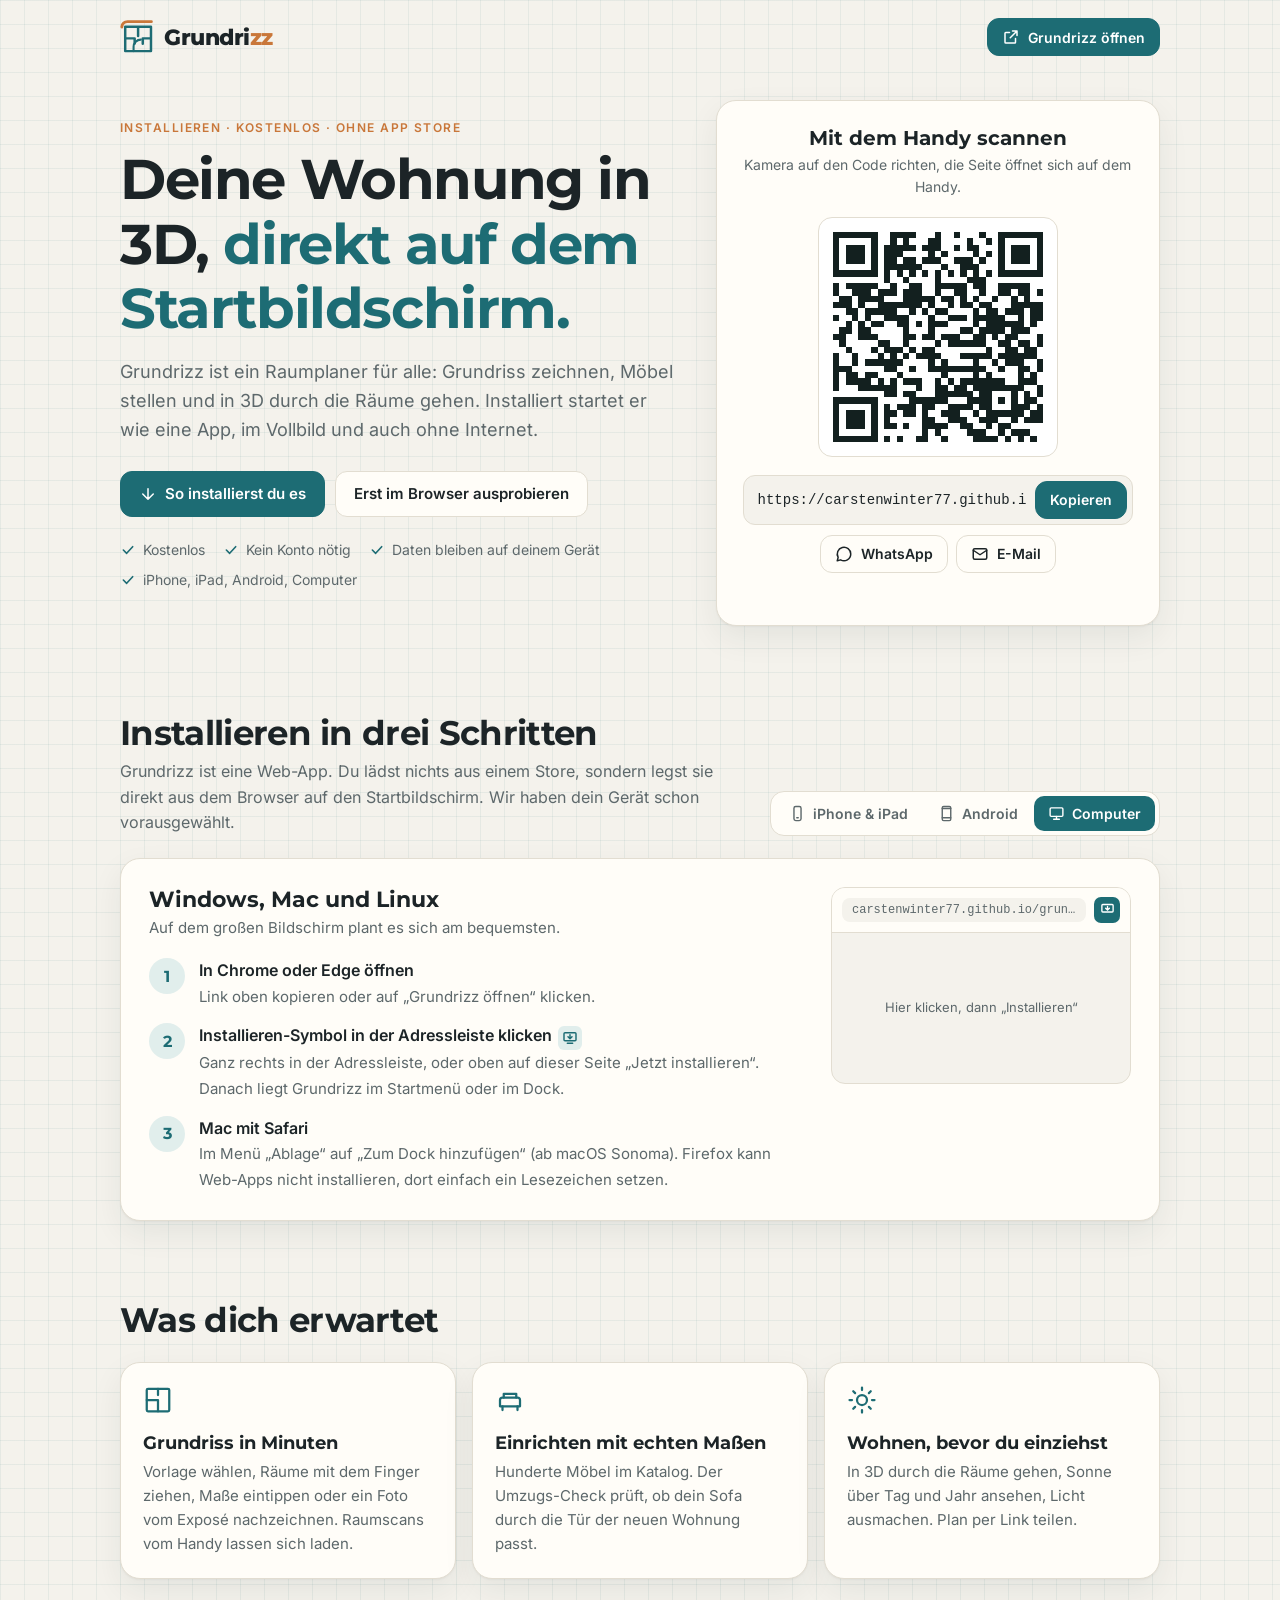
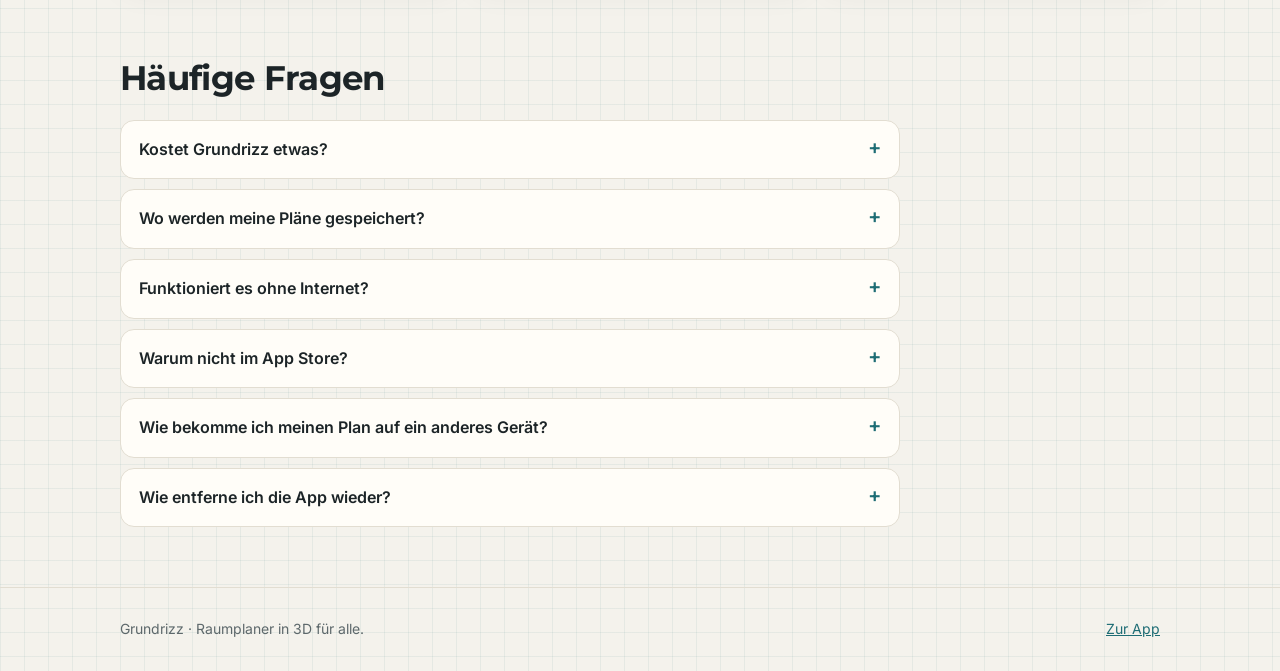
==== installieren/index.html @ 19fd48a5 "Keine fremden Server: Schriften und three.js lokal Co-Authored-By: Claude Opus 5.5 <noreply@anthropi" ====
<!doctype html>
<html lang="de">
<head>
<meta charset="utf-8">
<meta name="viewport" content="width=device-width,initial-scale=1,viewport-fit=cover">
<title>Grundrizz installieren</title>
<meta name="description" content="Grundrizz auf iPhone, iPad, Android oder Computer installieren. Kostenlos, ohne App Store, ohne Konto.">
<meta name="theme-color" content="#1d6c74">
<meta property="og:title" content="Grundrizz – Raumplaner in 3D">
<meta property="og:description" content="Grundriss zeichnen, einrichten und in 3D begehen. Kostenlos, ohne Konto. Hier installieren.">
<meta property="og:url" content="https://carstenwinter77.github.io/grundrizz/installieren/">
<meta property="og:image" content="https://carstenwinter77.github.io/grundrizz/og.png"><meta property="og:image:width" content="1200"><meta property="og:image:height" content="630"><meta name="twitter:card" content="summary_large_image">
<link rel="icon" href="../icon.svg" type="image/svg+xml"><link rel="icon" href="../icon-192.png" sizes="192x192">
<link rel="apple-touch-icon" href="../apple-touch-icon.png">
<link rel="manifest" href="../manifest.webmanifest">
<link rel="stylesheet" href="../fonts.css">
<style>
:root{--bg:#f4f2ec;--paper:#fffdf8;--ink:#1c2427;--muted:#5d686b;--line:#e2ddd1;--accent:#1d6c74;--accent-2:#164f55;--accent-soft:#e1eeec;--accent-ink:#fff;--warm:#c9773a;--grid:rgba(29,108,116,.07);color-scheme:light}
@media (prefers-color-scheme:dark){:root:not([data-theme="light"]){--bg:#121718;--paper:#1a2123;--ink:#e9eeec;--muted:#9aa7a8;--line:#2c3638;--accent:#4fb0b8;--accent-2:#7cc9cf;--accent-soft:#1c3336;--accent-ink:#0d1a1c;--warm:#e3a36d;--grid:rgba(79,176,184,.07);color-scheme:dark}}
:root[data-theme="dark"]{--bg:#121718;--paper:#1a2123;--ink:#e9eeec;--muted:#9aa7a8;--line:#2c3638;--accent:#4fb0b8;--accent-2:#7cc9cf;--accent-soft:#1c3336;--accent-ink:#0d1a1c;--warm:#e3a36d;--grid:rgba(79,176,184,.07);color-scheme:dark}
*{box-sizing:border-box}
html{-webkit-text-size-adjust:100%}
body{margin:0;background:var(--bg);color:var(--ink);font:16px/1.6 Inter,system-ui,-apple-system,"Segoe UI",sans-serif;
 background-image:linear-gradient(var(--grid) 1px,transparent 1px),linear-gradient(90deg,var(--grid) 1px,transparent 1px);background-size:24px 24px}
.wrap{max-width:1080px;margin:0 auto;padding-left:max(20px,env(safe-area-inset-left,0px));padding-right:max(20px,env(safe-area-inset-right,0px))}
h1,h2,h3{font-family:Montserrat,Inter,system-ui,sans-serif;line-height:1.15;text-wrap:balance;margin:0}
a{color:var(--accent)}
header{padding-block:calc(18px + env(safe-area-inset-top,0px)) 8px}
.top{display:flex;align-items:center;gap:12px}
.brand{display:flex;align-items:center;gap:10px;text-decoration:none;color:var(--ink);font:800 22px Montserrat,Arial,sans-serif;letter-spacing:-.02em}
.brand .mk{width:34px;height:34px;color:var(--accent)}
.brand b{color:var(--warm);font-weight:800}
.top .sp{flex:1}
.btn{display:inline-flex;align-items:center;justify-content:center;gap:8px;border-radius:12px;padding:12px 18px;font:600 15px Inter,sans-serif;text-decoration:none;cursor:pointer;border:1px solid var(--line);background:var(--paper);color:var(--ink);min-height:46px}
.btn.pri{background:var(--accent);border-color:var(--accent);color:var(--accent-ink)}
.btn.pri:hover{background:var(--accent-2)}
.btn.sm{padding:8px 14px;min-height:38px;font-size:14px}
.btn svg{width:18px;height:18px}
.hero{display:grid;grid-template-columns:1.25fr 1fr;gap:40px;align-items:center;padding-block:36px 48px}
.hero>*{min-width:0}
.eyebrow{font:600 12px Inter,sans-serif;letter-spacing:.12em;text-transform:uppercase;color:var(--warm);margin-bottom:12px}
.hero h1{font-size:clamp(34px,5.4vw,56px);font-weight:700;letter-spacing:-.025em}
.hero h1 em{font-style:normal;color:var(--accent)}
.lead{font-size:18px;color:var(--muted);max-width:34em;margin:18px 0 26px}
.cta{display:flex;flex-wrap:wrap;gap:10px}
.facts{display:flex;flex-wrap:wrap;gap:8px 18px;margin-top:22px;padding:0;list-style:none;color:var(--muted);font-size:14px}
.facts li{display:flex;align-items:center;gap:7px}
.facts svg{width:16px;height:16px;color:var(--accent)}
.card{background:var(--paper);border:1px solid var(--line);border-radius:20px;box-shadow:0 1px 2px rgb(0 0 0 / .04),0 12px 32px rgb(20 40 40 / .07)}
.qrcard{padding:26px;text-align:center}
.qrcard h2{font-size:20px;margin-bottom:4px}
.qrcard p{margin:0 0 18px;color:var(--muted);font-size:14px}
.qr{display:block;width:min(240px,100%);aspect-ratio:1;margin:0 auto;padding:14px;background:#fff;border-radius:14px;border:1px solid var(--line)}
.qr path{fill:#13201f}
.link{display:flex;gap:6px;margin-top:18px;border:1px solid var(--line);border-radius:12px;padding:5px 5px 5px 12px;background:var(--bg);align-items:center}
.link input{flex:1;min-width:0;border:0;background:none;color:var(--ink);font:500 14px ui-monospace,"SF Mono",Menlo,monospace}
.link input:focus{outline:none}
.share{display:flex;gap:8px;justify-content:center;margin-top:10px;flex-wrap:wrap}
.msg{min-height:1.4em;font-size:13px;color:var(--accent);margin-top:8px}
section{padding-block:40px}
.sh{display:flex;flex-wrap:wrap;align-items:end;justify-content:space-between;gap:16px;margin-bottom:22px}
.sh h2{font-size:clamp(26px,3.6vw,34px);letter-spacing:-.02em}
.sh p{margin:6px 0 0;color:var(--muted);max-width:38em}
.tabs{display:inline-flex;background:var(--paper);border:1px solid var(--line);border-radius:14px;padding:4px;gap:2px;max-width:100%;overflow-x:auto}
.tabs button{border:0;background:none;color:var(--muted);font:600 14px Inter,sans-serif;padding:9px 14px;border-radius:10px;cursor:pointer;white-space:nowrap;display:flex;gap:7px;align-items:center}
.tabs button svg{width:17px;height:17px}
.tabs button[aria-selected="true"]{background:var(--accent);color:var(--accent-ink)}
.panel{display:grid;grid-template-columns:1fr 300px;gap:28px;padding:28px;align-items:start}
.panel>*{min-width:0}
.panel h3{font-size:22px;margin-bottom:4px}
.panel .sub{color:var(--muted);margin:0 0 18px;font-size:15px}
ol.steps{list-style:none;margin:0;padding:0;counter-reset:s;display:grid;gap:14px}
ol.steps li{counter-increment:s;display:grid;grid-template-columns:36px 1fr;gap:14px;align-items:start}
ol.steps li::before{content:counter(s);display:grid;place-items:center;width:36px;height:36px;border-radius:50%;background:var(--accent-soft);color:var(--accent);font:700 16px Montserrat,sans-serif}
ol.steps b{display:block;font-weight:600}
ol.steps span{color:var(--muted);font-size:15px}
.ico{display:inline-grid;place-items:center;vertical-align:-5px;width:24px;height:24px;border-radius:6px;background:var(--accent-soft);color:var(--accent);margin:0 2px}
.ico svg{width:16px;height:16px}
.note{margin-top:18px;padding:12px 14px;border-radius:12px;background:var(--bg);border:1px dashed var(--line);font-size:14px;color:var(--muted)}
.note b{color:var(--ink)}
.phone{position:relative;border-radius:34px;border:10px solid #1c2427;background:#1c2427;aspect-ratio:9/18.5;max-width:240px;margin:0 auto;overflow:hidden;box-shadow:0 18px 40px rgb(0 0 0 / .18)}
.phone .scr{position:absolute;inset:0;background:linear-gradient(160deg,#2b6c73,#173f44);border-radius:24px;padding:34px 16px;display:grid;grid-template-columns:repeat(4,1fr);gap:16px 10px;align-content:start}
.phone .app{display:flex;flex-direction:column;align-items:center;gap:5px;font:500 9px Inter,sans-serif;color:#e7f1f0}
.phone .app i{display:block;width:100%;aspect-ratio:1;border-radius:22%;background:rgb(255 255 255 / .16)}
.phone .app.me i{background:url(../icon-192.png) center/cover;box-shadow:0 0 0 3px rgb(255 255 255 / .85);animation:pop 2.4s ease-in-out infinite}
@keyframes pop{0%,100%{transform:scale(1)}50%{transform:scale(1.08)}}
@media (prefers-reduced-motion:reduce){.phone .app.me i{animation:none}}
.desk{border-radius:14px;border:1px solid var(--line);background:var(--bg);overflow:hidden}
.desk .bar{display:flex;align-items:center;gap:8px;padding:9px 10px;background:var(--paper);border-bottom:1px solid var(--line)}
.desk .url{flex:1;min-width:0;border-radius:8px;background:var(--bg);padding:5px 10px;font:12px ui-monospace,monospace;color:var(--muted);white-space:nowrap;overflow:hidden;text-overflow:ellipsis}
.desk .inst{display:grid;place-items:center;width:26px;height:26px;border-radius:7px;background:var(--accent);color:var(--accent-ink)}
.desk .inst svg{width:15px;height:15px}
.desk .body{height:150px;display:grid;place-items:center;color:var(--muted);font-size:13px;padding:12px;text-align:center}
.feat{display:grid;grid-template-columns:repeat(3,1fr);gap:16px}
.feat .card{padding:22px}
.feat svg{width:30px;height:30px;color:var(--accent);margin-bottom:10px}
.feat h3{font-size:18px;margin-bottom:6px}
.feat p{margin:0;color:var(--muted);font-size:15px}
.faq{display:grid;gap:10px;max-width:780px}
.faq details{background:var(--paper);border:1px solid var(--line);border-radius:14px}
.faq summary{cursor:pointer;list-style:none;padding:16px 18px;font-weight:600;display:flex;justify-content:space-between;gap:12px}
.faq summary::-webkit-details-marker{display:none}
.faq summary::after{content:"+";color:var(--accent);font:600 20px Inter,sans-serif;line-height:1}
.faq details[open] summary::after{content:"–"}
.faq details>div{padding:0 18px 16px;color:var(--muted)}
.ok{display:none;margin-top:16px;padding:12px 14px;border-radius:12px;background:var(--accent-soft);color:var(--accent);font-weight:600}
.standalone .ok{display:block}
footer{padding-block:30px calc(30px + env(safe-area-inset-bottom,0px));color:var(--muted);font-size:14px;border-top:1px solid var(--line);margin-top:20px}
footer .wrap{display:flex;flex-wrap:wrap;gap:10px 24px;justify-content:space-between}
[hidden]{display:none!important}
@media (max-width:860px){.hero{grid-template-columns:1fr;gap:28px;padding-top:20px}.panel{grid-template-columns:1fr;padding:22px}.panel .vis{order:-1;max-width:260px;width:100%;margin:0 auto}.feat{grid-template-columns:1fr}}
@media (max-width:520px){.top .btn span{display:none}.lead{font-size:17px}.qrcard{padding:20px}.hide-sm{display:none}}
</style>
</head>
<body>
<header><div class="wrap top">
  <a class="brand" href="../" aria-label="Grundrizz"><svg class="mk" viewBox="125 123 246 248" aria-hidden="true"><g transform="translate(80 80)" fill="none" stroke-linecap="round"><path d="M82 92 H270 V270 H82 V92 M176 92 V159 M82 177 H151 M151 177 V215 M210 177 H270 M210 177 V217" stroke="currentColor" stroke-width="18" stroke-linejoin="round"/><path d="M143 270 V239 A53 53 0 0 1 196 186" stroke="currentColor" stroke-width="15"/><path d="M57 94 Q62 55 100 55 H273" stroke="#C9773A" stroke-width="21"/></g></svg><span>Grundri<b>zz</b></span></a><span class="sp"></span>
  <a class="btn sm pri" href="../"><svg viewBox="0 0 24 24" fill="none" stroke="currentColor" stroke-width="2" stroke-linecap="round" stroke-linejoin="round"><path d="M14 4h6v6M20 4l-9 9M18 14v5a1 1 0 0 1-1 1H5a1 1 0 0 1-1-1V7a1 1 0 0 1 1-1h5"/></svg><span>Grundrizz öffnen</span></a>
</div></header>

<main>
<div class="wrap hero">
  <div>
    <div class="eyebrow">Installieren · kostenlos · ohne App Store</div>
    <h1>Deine Wohnung in 3D, <em>direkt auf dem Startbildschirm.</em></h1>
    <p class="lead">Grundrizz ist ein Raumplaner für alle: Grundriss zeichnen, Möbel stellen und in 3D durch die Räume gehen. Installiert startet er wie eine App, im Vollbild und auch ohne Internet.</p>
    <div class="cta">
      <button class="btn pri" id="instBtn" hidden><svg viewBox="0 0 24 24" fill="none" stroke="currentColor" stroke-width="2" stroke-linecap="round" stroke-linejoin="round"><path d="M12 3v12M7 10l5 5 5-5M5 21h14"/></svg>Jetzt installieren</button>
      <a class="btn pri" id="howBtn" href="#anleitung"><svg viewBox="0 0 24 24" fill="none" stroke="currentColor" stroke-width="2" stroke-linecap="round" stroke-linejoin="round"><path d="M12 5v14M5 12l7 7 7-7"/></svg>So installierst du es</a>
      <a class="btn" href="../">Erst im Browser ausprobieren</a>
    </div>
    <ul class="facts">
      <li><svg viewBox="0 0 24 24" fill="none" stroke="currentColor" stroke-width="2.4" stroke-linecap="round" stroke-linejoin="round"><path d="M5 12l5 5 9-10"/></svg>Kostenlos</li>
      <li><svg viewBox="0 0 24 24" fill="none" stroke="currentColor" stroke-width="2.4" stroke-linecap="round" stroke-linejoin="round"><path d="M5 12l5 5 9-10"/></svg>Kein Konto nötig</li>
      <li><svg viewBox="0 0 24 24" fill="none" stroke="currentColor" stroke-width="2.4" stroke-linecap="round" stroke-linejoin="round"><path d="M5 12l5 5 9-10"/></svg>Daten bleiben auf deinem Gerät</li>
      <li><svg viewBox="0 0 24 24" fill="none" stroke="currentColor" stroke-width="2.4" stroke-linecap="round" stroke-linejoin="round"><path d="M5 12l5 5 9-10"/></svg>iPhone, iPad, Android, Computer</li>
    </ul>
    <div class="ok">Grundrizz ist auf diesem Gerät schon installiert. Viel Spaß beim Planen!</div>
  </div>
  <div class="card qrcard">
    <h2>Mit dem Handy scannen</h2>
    <p>Kamera auf den Code richten, die Seite öffnet sich auf dem Handy.</p>
    <svg class="qr" viewBox="0 0 33 33" shape-rendering="crispEdges" role="img" aria-label="QR-Code zu https://carstenwinter77.github.io/grundrizz/installieren/"><path d="M0 0h1v1h-1zM1 0h1v1h-1zM2 0h1v1h-1zM3 0h1v1h-1zM4 0h1v1h-1zM5 0h1v1h-1zM6 0h1v1h-1zM9 0h1v1h-1zM10 0h1v1h-1zM11 0h1v1h-1zM12 0h1v1h-1zM16 0h1v1h-1zM19 0h1v1h-1zM23 0h1v1h-1zM26 0h1v1h-1zM27 0h1v1h-1zM28 0h1v1h-1zM29 0h1v1h-1zM30 0h1v1h-1zM31 0h1v1h-1zM32 0h1v1h-1zM0 1h1v1h-1zM6 1h1v1h-1zM9 1h1v1h-1zM11 1h1v1h-1zM15 1h1v1h-1zM16 1h1v1h-1zM21 1h1v1h-1zM24 1h1v1h-1zM26 1h1v1h-1zM32 1h1v1h-1zM0 2h1v1h-1zM2 2h1v1h-1zM3 2h1v1h-1zM4 2h1v1h-1zM6 2h1v1h-1zM8 2h1v1h-1zM9 2h1v1h-1zM10 2h1v1h-1zM11 2h1v1h-1zM12 2h1v1h-1zM14 2h1v1h-1zM15 2h1v1h-1zM16 2h1v1h-1zM19 2h1v1h-1zM21 2h1v1h-1zM22 2h1v1h-1zM26 2h1v1h-1zM28 2h1v1h-1zM29 2h1v1h-1zM30 2h1v1h-1zM32 2h1v1h-1zM0 3h1v1h-1zM2 3h1v1h-1zM3 3h1v1h-1zM4 3h1v1h-1zM6 3h1v1h-1zM8 3h1v1h-1zM9 3h1v1h-1zM10 3h1v1h-1zM15 3h1v1h-1zM17 3h1v1h-1zM22 3h1v1h-1zM24 3h1v1h-1zM26 3h1v1h-1zM28 3h1v1h-1zM29 3h1v1h-1zM30 3h1v1h-1zM32 3h1v1h-1zM0 4h1v1h-1zM2 4h1v1h-1zM3 4h1v1h-1zM4 4h1v1h-1zM6 4h1v1h-1zM8 4h1v1h-1zM9 4h1v1h-1zM11 4h1v1h-1zM12 4h1v1h-1zM14 4h1v1h-1zM15 4h1v1h-1zM16 4h1v1h-1zM19 4h1v1h-1zM20 4h1v1h-1zM21 4h1v1h-1zM23 4h1v1h-1zM26 4h1v1h-1zM28 4h1v1h-1zM29 4h1v1h-1zM30 4h1v1h-1zM32 4h1v1h-1zM0 5h1v1h-1zM6 5h1v1h-1zM8 5h1v1h-1zM9 5h1v1h-1zM10 5h1v1h-1zM11 5h1v1h-1zM12 5h1v1h-1zM13 5h1v1h-1zM17 5h1v1h-1zM20 5h1v1h-1zM21 5h1v1h-1zM22 5h1v1h-1zM26 5h1v1h-1zM32 5h1v1h-1zM0 6h1v1h-1zM1 6h1v1h-1zM2 6h1v1h-1zM3 6h1v1h-1zM4 6h1v1h-1zM5 6h1v1h-1zM6 6h1v1h-1zM8 6h1v1h-1zM10 6h1v1h-1zM12 6h1v1h-1zM14 6h1v1h-1zM16 6h1v1h-1zM18 6h1v1h-1zM20 6h1v1h-1zM22 6h1v1h-1zM24 6h1v1h-1zM26 6h1v1h-1zM27 6h1v1h-1zM28 6h1v1h-1zM29 6h1v1h-1zM30 6h1v1h-1zM31 6h1v1h-1zM32 6h1v1h-1zM8 7h1v1h-1zM11 7h1v1h-1zM16 7h1v1h-1zM21 7h1v1h-1zM22 7h1v1h-1zM23 7h1v1h-1zM0 8h1v1h-1zM2 8h1v1h-1zM3 8h1v1h-1zM4 8h1v1h-1zM5 8h1v1h-1zM6 8h1v1h-1zM9 8h1v1h-1zM12 8h1v1h-1zM13 8h1v1h-1zM16 8h1v1h-1zM17 8h1v1h-1zM18 8h1v1h-1zM19 8h1v1h-1zM20 8h1v1h-1zM22 8h1v1h-1zM23 8h1v1h-1zM26 8h1v1h-1zM27 8h1v1h-1zM28 8h1v1h-1zM29 8h1v1h-1zM30 8h1v1h-1zM0 9h1v1h-1zM3 9h1v1h-1zM4 9h1v1h-1zM5 9h1v1h-1zM7 9h1v1h-1zM8 9h1v1h-1zM9 9h1v1h-1zM11 9h1v1h-1zM12 9h1v1h-1zM13 9h1v1h-1zM16 9h1v1h-1zM19 9h1v1h-1zM20 9h1v1h-1zM23 9h1v1h-1zM26 9h1v1h-1zM27 9h1v1h-1zM29 9h1v1h-1zM30 9h1v1h-1zM32 9h1v1h-1zM1 10h1v1h-1zM2 10h1v1h-1zM4 10h1v1h-1zM5 10h1v1h-1zM6 10h1v1h-1zM7 10h1v1h-1zM11 10h1v1h-1zM12 10h1v1h-1zM13 10h1v1h-1zM14 10h1v1h-1zM15 10h1v1h-1zM17 10h1v1h-1zM18 10h1v1h-1zM20 10h1v1h-1zM22 10h1v1h-1zM25 10h1v1h-1zM28 10h1v1h-1zM30 10h1v1h-1zM0 11h1v1h-1zM1 11h1v1h-1zM2 11h1v1h-1zM4 11h1v1h-1zM7 11h1v1h-1zM8 11h1v1h-1zM9 11h1v1h-1zM10 11h1v1h-1zM11 11h1v1h-1zM12 11h1v1h-1zM13 11h1v1h-1zM15 11h1v1h-1zM18 11h1v1h-1zM20 11h1v1h-1zM21 11h1v1h-1zM23 11h1v1h-1zM24 11h1v1h-1zM28 11h1v1h-1zM29 11h1v1h-1zM30 11h1v1h-1zM31 11h1v1h-1zM32 11h1v1h-1zM2 12h1v1h-1zM3 12h1v1h-1zM5 12h1v1h-1zM6 12h1v1h-1zM7 12h1v1h-1zM8 12h1v1h-1zM9 12h1v1h-1zM12 12h1v1h-1zM14 12h1v1h-1zM16 12h1v1h-1zM17 12h1v1h-1zM22 12h1v1h-1zM24 12h1v1h-1zM25 12h1v1h-1zM27 12h1v1h-1zM28 12h1v1h-1zM29 12h1v1h-1zM31 12h1v1h-1zM32 12h1v1h-1zM0 13h1v1h-1zM3 13h1v1h-1zM5 13h1v1h-1zM8 13h1v1h-1zM9 13h1v1h-1zM10 13h1v1h-1zM11 13h1v1h-1zM15 13h1v1h-1zM18 13h1v1h-1zM19 13h1v1h-1zM20 13h1v1h-1zM22 13h1v1h-1zM23 13h1v1h-1zM24 13h1v1h-1zM25 13h1v1h-1zM26 13h1v1h-1zM29 13h1v1h-1zM31 13h1v1h-1zM32 13h1v1h-1zM2 14h1v1h-1zM4 14h1v1h-1zM6 14h1v1h-1zM7 14h1v1h-1zM10 14h1v1h-1zM11 14h1v1h-1zM13 14h1v1h-1zM15 14h1v1h-1zM16 14h1v1h-1zM17 14h1v1h-1zM22 14h1v1h-1zM24 14h1v1h-1zM25 14h1v1h-1zM26 14h1v1h-1zM27 14h1v1h-1zM28 14h1v1h-1zM29 14h1v1h-1zM31 14h1v1h-1zM1 15h1v1h-1zM2 15h1v1h-1zM4 15h1v1h-1zM5 15h1v1h-1zM11 15h1v1h-1zM15 15h1v1h-1zM20 15h1v1h-1zM21 15h1v1h-1zM23 15h1v1h-1zM24 15h1v1h-1zM25 15h1v1h-1zM26 15h1v1h-1zM28 15h1v1h-1zM29 15h1v1h-1zM30 15h1v1h-1zM0 16h1v1h-1zM1 16h1v1h-1zM4 16h1v1h-1zM5 16h1v1h-1zM6 16h1v1h-1zM11 16h1v1h-1zM12 16h1v1h-1zM14 16h1v1h-1zM15 16h1v1h-1zM17 16h1v1h-1zM18 16h1v1h-1zM19 16h1v1h-1zM22 16h1v1h-1zM23 16h1v1h-1zM25 16h1v1h-1zM27 16h1v1h-1zM28 16h1v1h-1zM32 16h1v1h-1zM1 17h1v1h-1zM7 17h1v1h-1zM8 17h1v1h-1zM11 17h1v1h-1zM16 17h1v1h-1zM18 17h1v1h-1zM19 17h1v1h-1zM20 17h1v1h-1zM21 17h1v1h-1zM22 17h1v1h-1zM23 17h1v1h-1zM26 17h1v1h-1zM27 17h1v1h-1zM29 17h1v1h-1zM30 17h1v1h-1zM32 17h1v1h-1zM2 18h1v1h-1zM6 18h1v1h-1zM8 18h1v1h-1zM9 18h1v1h-1zM10 18h1v1h-1zM12 18h1v1h-1zM14 18h1v1h-1zM15 18h1v1h-1zM24 18h1v1h-1zM27 18h1v1h-1zM28 18h1v1h-1zM30 18h1v1h-1zM31 18h1v1h-1zM0 19h1v1h-1zM3 19h1v1h-1zM7 19h1v1h-1zM9 19h1v1h-1zM11 19h1v1h-1zM13 19h1v1h-1zM14 19h1v1h-1zM15 19h1v1h-1zM16 19h1v1h-1zM20 19h1v1h-1zM21 19h1v1h-1zM22 19h1v1h-1zM23 19h1v1h-1zM24 19h1v1h-1zM26 19h1v1h-1zM27 19h1v1h-1zM28 19h1v1h-1zM29 19h1v1h-1zM30 19h1v1h-1zM31 19h1v1h-1zM0 20h1v1h-1zM3 20h1v1h-1zM5 20h1v1h-1zM6 20h1v1h-1zM7 20h1v1h-1zM8 20h1v1h-1zM9 20h1v1h-1zM10 20h1v1h-1zM15 20h1v1h-1zM17 20h1v1h-1zM22 20h1v1h-1zM25 20h1v1h-1zM27 20h1v1h-1zM28 20h1v1h-1zM29 20h1v1h-1zM32 20h1v1h-1zM0 21h1v1h-1zM1 21h1v1h-1zM2 21h1v1h-1zM8 21h1v1h-1zM9 21h1v1h-1zM12 21h1v1h-1zM15 21h1v1h-1zM16 21h1v1h-1zM17 21h1v1h-1zM18 21h1v1h-1zM19 21h1v1h-1zM20 21h1v1h-1zM21 21h1v1h-1zM22 21h1v1h-1zM23 21h1v1h-1zM26 21h1v1h-1zM29 21h1v1h-1zM30 21h1v1h-1zM32 21h1v1h-1zM0 22h1v1h-1zM2 22h1v1h-1zM3 22h1v1h-1zM5 22h1v1h-1zM6 22h1v1h-1zM10 22h1v1h-1zM17 22h1v1h-1zM22 22h1v1h-1zM24 22h1v1h-1zM29 22h1v1h-1zM31 22h1v1h-1zM0 23h1v1h-1zM2 23h1v1h-1zM3 23h1v1h-1zM4 23h1v1h-1zM5 23h1v1h-1zM7 23h1v1h-1zM9 23h1v1h-1zM11 23h1v1h-1zM12 23h1v1h-1zM13 23h1v1h-1zM16 23h1v1h-1zM18 23h1v1h-1zM20 23h1v1h-1zM21 23h1v1h-1zM22 23h1v1h-1zM23 23h1v1h-1zM24 23h1v1h-1zM25 23h1v1h-1zM26 23h1v1h-1zM29 23h1v1h-1zM30 23h1v1h-1zM31 23h1v1h-1zM0 24h1v1h-1zM4 24h1v1h-1zM5 24h1v1h-1zM6 24h1v1h-1zM7 24h1v1h-1zM8 24h1v1h-1zM9 24h1v1h-1zM13 24h1v1h-1zM16 24h1v1h-1zM17 24h1v1h-1zM19 24h1v1h-1zM20 24h1v1h-1zM22 24h1v1h-1zM23 24h1v1h-1zM24 24h1v1h-1zM25 24h1v1h-1zM26 24h1v1h-1zM27 24h1v1h-1zM28 24h1v1h-1zM29 24h1v1h-1zM32 24h1v1h-1zM8 25h1v1h-1zM9 25h1v1h-1zM11 25h1v1h-1zM12 25h1v1h-1zM16 25h1v1h-1zM17 25h1v1h-1zM18 25h1v1h-1zM19 25h1v1h-1zM20 25h1v1h-1zM21 25h1v1h-1zM23 25h1v1h-1zM24 25h1v1h-1zM28 25h1v1h-1zM30 25h1v1h-1zM32 25h1v1h-1zM0 26h1v1h-1zM1 26h1v1h-1zM2 26h1v1h-1zM3 26h1v1h-1zM4 26h1v1h-1zM5 26h1v1h-1zM6 26h1v1h-1zM12 26h1v1h-1zM13 26h1v1h-1zM14 26h1v1h-1zM15 26h1v1h-1zM16 26h1v1h-1zM17 26h1v1h-1zM21 26h1v1h-1zM22 26h1v1h-1zM23 26h1v1h-1zM24 26h1v1h-1zM26 26h1v1h-1zM28 26h1v1h-1zM30 26h1v1h-1zM31 26h1v1h-1zM0 27h1v1h-1zM6 27h1v1h-1zM8 27h1v1h-1zM10 27h1v1h-1zM11 27h1v1h-1zM12 27h1v1h-1zM14 27h1v1h-1zM15 27h1v1h-1zM18 27h1v1h-1zM19 27h1v1h-1zM20 27h1v1h-1zM21 27h1v1h-1zM23 27h1v1h-1zM24 27h1v1h-1zM28 27h1v1h-1zM29 27h1v1h-1zM30 27h1v1h-1zM32 27h1v1h-1zM0 28h1v1h-1zM2 28h1v1h-1zM3 28h1v1h-1zM4 28h1v1h-1zM6 28h1v1h-1zM8 28h1v1h-1zM9 28h1v1h-1zM11 28h1v1h-1zM12 28h1v1h-1zM14 28h1v1h-1zM17 28h1v1h-1zM18 28h1v1h-1zM19 28h1v1h-1zM22 28h1v1h-1zM24 28h1v1h-1zM25 28h1v1h-1zM26 28h1v1h-1zM27 28h1v1h-1zM28 28h1v1h-1zM29 28h1v1h-1zM31 28h1v1h-1zM32 28h1v1h-1zM0 29h1v1h-1zM2 29h1v1h-1zM3 29h1v1h-1zM4 29h1v1h-1zM6 29h1v1h-1zM8 29h1v1h-1zM14 29h1v1h-1zM15 29h1v1h-1zM18 29h1v1h-1zM19 29h1v1h-1zM20 29h1v1h-1zM23 29h1v1h-1zM24 29h1v1h-1zM25 29h1v1h-1zM28 29h1v1h-1zM30 29h1v1h-1zM31 29h1v1h-1zM32 29h1v1h-1zM0 30h1v1h-1zM2 30h1v1h-1zM3 30h1v1h-1zM4 30h1v1h-1zM6 30h1v1h-1zM8 30h1v1h-1zM9 30h1v1h-1zM11 30h1v1h-1zM14 30h1v1h-1zM15 30h1v1h-1zM16 30h1v1h-1zM17 30h1v1h-1zM20 30h1v1h-1zM21 30h1v1h-1zM24 30h1v1h-1zM26 30h1v1h-1zM27 30h1v1h-1zM0 31h1v1h-1zM6 31h1v1h-1zM14 31h1v1h-1zM16 31h1v1h-1zM21 31h1v1h-1zM22 31h1v1h-1zM23 31h1v1h-1zM26 31h1v1h-1zM28 31h1v1h-1zM29 31h1v1h-1zM30 31h1v1h-1zM0 32h1v1h-1zM1 32h1v1h-1zM2 32h1v1h-1zM3 32h1v1h-1zM4 32h1v1h-1zM5 32h1v1h-1zM6 32h1v1h-1zM8 32h1v1h-1zM10 32h1v1h-1zM13 32h1v1h-1zM14 32h1v1h-1zM17 32h1v1h-1zM22 32h1v1h-1zM23 32h1v1h-1zM24 32h1v1h-1zM25 32h1v1h-1zM27 32h1v1h-1zM29 32h1v1h-1zM31 32h1v1h-1z"/></svg>
    <div class="link"><input id="lnk" value="https://carstenwinter77.github.io/grundrizz/installieren/" readonly aria-label="Link zum Weitergeben"><button class="btn sm pri" id="cpBtn" type="button">Kopieren</button></div>
    <div class="share">
      <button class="btn sm" id="shBtn" type="button" hidden><svg viewBox="0 0 24 24" fill="none" stroke="currentColor" stroke-width="2" stroke-linecap="round" stroke-linejoin="round"><path d="M12 3v13M7 8l5-5 5 5M5 13v7h14v-7"/></svg>Teilen</button>
      <a class="btn sm" id="waBtn" target="_blank" rel="noopener"><svg viewBox="0 0 24 24" fill="none" stroke="currentColor" stroke-width="2" stroke-linecap="round" stroke-linejoin="round"><path d="M21 12a9 9 0 0 1-13.5 7.8L3 21l1.2-4.5A9 9 0 1 1 21 12z"/></svg>WhatsApp</a>
      <a class="btn sm" id="mailBtn"><svg viewBox="0 0 24 24" fill="none" stroke="currentColor" stroke-width="2" stroke-linecap="round" stroke-linejoin="round"><rect x="3" y="5" width="18" height="14" rx="2"/><path d="M3 7l9 6 9-6"/></svg>E-Mail</a>
    </div>
    <div class="msg" id="msg" aria-live="polite"></div>
  </div>
</div>

<section id="anleitung"><div class="wrap">
  <div class="sh"><div><h2>Installieren in drei Schritten</h2><p>Grundrizz ist eine Web-App. Du lädst nichts aus einem Store, sondern legst sie direkt aus dem Browser auf den Startbildschirm. Wir haben dein Gerät schon vorausgewählt.</p></div>
    <div class="tabs" role="tablist" aria-label="Gerät wählen">
      <button role="tab" id="t-ios" aria-controls="p-ios" data-d="ios"><svg viewBox="0 0 24 24" fill="none" stroke="currentColor" stroke-width="2" stroke-linecap="round"><rect x="7" y="2" width="10" height="20" rx="2.5"/><path d="M11 18h2"/></svg>iPhone &amp; iPad</button>
      <button role="tab" id="t-and" aria-controls="p-and" data-d="and"><svg viewBox="0 0 24 24" fill="none" stroke="currentColor" stroke-width="2" stroke-linecap="round"><rect x="6" y="2" width="12" height="20" rx="2"/><path d="M6 5h12M6 18h12"/></svg>Android</button>
      <button role="tab" id="t-pc" aria-controls="p-pc" data-d="pc"><svg viewBox="0 0 24 24" fill="none" stroke="currentColor" stroke-width="2" stroke-linecap="round"><rect x="3" y="4" width="18" height="12" rx="1.5"/><path d="M8 20h8M12 16v4"/></svg>Computer</button>
    </div></div>

  <div class="card panel" role="tabpanel" id="p-ios" aria-labelledby="t-ios">
    <div><h3>iPhone und iPad</h3><p class="sub">Am besten mit Safari. Auf neueren iPhones geht es auch in Chrome und Edge über das Teilen-Menü.</p>
      <ol class="steps">
        <li><div><b>Diese Seite in Safari öffnen</b><span>QR-Code oben scannen oder den Link antippen.</span></div></li>
        <li><div><b>Auf Teilen tippen <i class="ico"><svg viewBox="0 0 24 24" fill="none" stroke="currentColor" stroke-width="2.2" stroke-linecap="round" stroke-linejoin="round"><path d="M12 3v12M8 7l4-4 4 4M6 11v9h12v-9"/></svg></i></b><span>Das Quadrat mit dem Pfeil nach oben. Beim iPhone unten in der Leiste, beim iPad oben rechts.</span></div></li>
        <li><div><b>„Zum Home-Bildschirm“ wählen <i class="ico"><svg viewBox="0 0 24 24" fill="none" stroke="currentColor" stroke-width="2.2" stroke-linecap="round" stroke-linejoin="round"><rect x="4" y="4" width="16" height="16" rx="3"/><path d="M12 8v8M8 12h8"/></svg></i></b><span>Etwas nach unten wischen, falls der Eintrag nicht gleich zu sehen ist. Dann oben rechts auf „Hinzufügen“.</span></div></li>
      </ol>
      <div class="note"><b>Wichtig beim iPhone:</b> Die installierte App hat einen eigenen Speicher. Was du vorher in Safari geplant hast, holst du so hinüber: in Safari unter <b>Projekte → Per Link teilen</b> einen Link erzeugen und ihn in der App öffnen.</div></div>
    <div class="vis"><div class="phone" aria-hidden="true"><div class="scr"><span class="app"><i></i>&nbsp;</span><span class="app"><i></i>&nbsp;</span><span class="app"><i></i>&nbsp;</span><span class="app"><i></i>&nbsp;</span><span class="app"><i></i>&nbsp;</span><span class="app"><i></i>&nbsp;</span><span class="app"><i></i>&nbsp;</span><span class="app"><i></i>&nbsp;</span><span class="app"><i></i>&nbsp;</span><span class="app me"><i></i>Grundrizz</span><span class="app"><i></i>&nbsp;</span><span class="app"><i></i>&nbsp;</span><span class="app"><i></i>&nbsp;</span><span class="app"><i></i>&nbsp;</span><span class="app"><i></i>&nbsp;</span><span class="app"><i></i>&nbsp;</span></div></div></div>
  </div>

  <div class="card panel" role="tabpanel" id="p-and" aria-labelledby="t-and" hidden>
    <div><h3>Android</h3><p class="sub">Mit Chrome, Edge oder Samsung Internet.</p>
      <ol class="steps">
        <li><div><b>Diese Seite in Chrome öffnen</b><span>QR-Code oben scannen oder den Link antippen.</span></div></li>
        <li><div><b>Auf „Jetzt installieren“ tippen</b><span>Der Knopf erscheint oben auf dieser Seite, sobald Chrome bereit ist. Alternativ im Menü <i class="ico"><svg viewBox="0 0 24 24" fill="currentColor"><circle cx="12" cy="5" r="2"/><circle cx="12" cy="12" r="2"/><circle cx="12" cy="19" r="2"/></svg></i> oben rechts „App installieren“ oder „Zum Startbildschirm hinzufügen“ wählen.</span></div></li>
        <li><div><b>Bestätigen</b><span>Grundrizz liegt jetzt bei deinen Apps und startet im Vollbild. Bei Samsung Internet: Menü, dann „Seite hinzufügen zu“ und „Startbildschirm“.</span></div></li>
      </ol>
      <div class="note"><b>Tipp:</b> Auf vielen Android-Handys kannst du in Grundrizz Räume sogar mit der Kamera ausmessen (im Zeichnen-Modus unter „Messen“).</div></div>
    <div class="vis"><div class="phone" aria-hidden="true"><div class="scr"><span class="app"><i></i>&nbsp;</span><span class="app"><i></i>&nbsp;</span><span class="app"><i></i>&nbsp;</span><span class="app"><i></i>&nbsp;</span><span class="app"><i></i>&nbsp;</span><span class="app"><i></i>&nbsp;</span><span class="app"><i></i>&nbsp;</span><span class="app"><i></i>&nbsp;</span><span class="app"><i></i>&nbsp;</span><span class="app me"><i></i>Grundrizz</span><span class="app"><i></i>&nbsp;</span><span class="app"><i></i>&nbsp;</span><span class="app"><i></i>&nbsp;</span><span class="app"><i></i>&nbsp;</span><span class="app"><i></i>&nbsp;</span><span class="app"><i></i>&nbsp;</span></div></div></div>
  </div>

  <div class="card panel" role="tabpanel" id="p-pc" aria-labelledby="t-pc" hidden>
    <div><h3>Windows, Mac und Linux</h3><p class="sub">Auf dem großen Bildschirm plant es sich am bequemsten.</p>
      <ol class="steps">
        <li><div><b>In Chrome oder Edge öffnen</b><span>Link oben kopieren oder auf „Grundrizz öffnen“ klicken.</span></div></li>
        <li><div><b>Installieren-Symbol in der Adressleiste klicken <i class="ico"><svg viewBox="0 0 24 24" fill="none" stroke="currentColor" stroke-width="2.2" stroke-linecap="round" stroke-linejoin="round"><rect x="3" y="4" width="18" height="12" rx="1.5"/><path d="M12 7v6M9 10l3 3 3-3M8 20h8"/></svg></i></b><span>Ganz rechts in der Adressleiste, oder oben auf dieser Seite „Jetzt installieren“. Danach liegt Grundrizz im Startmenü oder im Dock.</span></div></li>
        <li><div><b>Mac mit Safari</b><span>Im Menü „Ablage“ auf „Zum Dock hinzufügen“ (ab macOS Sonoma). Firefox kann Web-Apps nicht installieren, dort einfach ein Lesezeichen setzen.</span></div></li>
      </ol></div>
    <div class="vis"><div class="desk" aria-hidden="true"><div class="bar"><span class="url">carstenwinter77.github.io/grundrizz</span><span class="inst"><svg viewBox="0 0 24 24" fill="none" stroke="currentColor" stroke-width="2.2" stroke-linecap="round" stroke-linejoin="round"><rect x="3" y="4" width="18" height="12" rx="1.5"/><path d="M12 7v6M9 10l3 3 3-3"/></svg></span></div><div class="body">Hier klicken, dann „Installieren“</div></div></div>
  </div>
</div></section>

<section><div class="wrap">
  <div class="sh"><div><h2>Was dich erwartet</h2></div></div>
  <div class="feat">
    <div class="card"><svg viewBox="0 0 24 24" fill="none" stroke="currentColor" stroke-width="1.8" stroke-linecap="round" stroke-linejoin="round"><rect x="3" y="3" width="18" height="18" rx="1"/><path d="M3 12h9v9M12 3v5"/></svg><h3>Grundriss in Minuten</h3><p>Vorlage wählen, Räume mit dem Finger ziehen, Maße eintippen oder ein Foto vom Exposé nachzeichnen. Raumscans vom Handy lassen sich laden.</p></div>
    <div class="card"><svg viewBox="0 0 24 24" fill="none" stroke="currentColor" stroke-width="1.8" stroke-linecap="round" stroke-linejoin="round"><path d="M4 17v-5a2 2 0 0 1 2-2h12a2 2 0 0 1 2 2v5z"/><path d="M6 17v3M18 17v3M7 10V7h10v3"/></svg><h3>Einrichten mit echten Maßen</h3><p>Hunderte Möbel im Katalog. Der Umzugs-Check prüft, ob dein Sofa durch die Tür der neuen Wohnung passt.</p></div>
    <div class="card"><svg viewBox="0 0 24 24" fill="none" stroke="currentColor" stroke-width="1.8" stroke-linecap="round" stroke-linejoin="round"><circle cx="12" cy="12" r="4"/><path d="M12 2v2M12 20v2M2 12h2M20 12h2M5 5l1.5 1.5M17.5 17.5 19 19M5 19l1.5-1.5M17.5 6.5 19 5"/></svg><h3>Wohnen, bevor du einziehst</h3><p>In 3D durch die Räume gehen, Sonne über Tag und Jahr ansehen, Licht ausmachen. Plan per Link teilen.</p></div>
  </div>
</div></section>

<section><div class="wrap">
  <div class="sh"><div><h2>Häufige Fragen</h2></div></div>
  <div class="faq">
    <details><summary>Kostet Grundrizz etwas?</summary><div>Nein. Grundrizz ist kostenlos, ohne Werbung und ohne Anmeldung.</div></details>
    <details><summary>Wo werden meine Pläne gespeichert?</summary><div>Nur auf deinem Gerät, im Speicher des Browsers bzw. der installierten App. Niemand sonst sieht sie. Zur Sicherheit kannst du unter „Projekte“ jederzeit eine Datei speichern.</div></details>
    <details><summary>Funktioniert es ohne Internet?</summary><div>Ja. Nach dem ersten Öffnen mit Internet startet Grundrizz auch offline. Updates holt es sich automatisch, sobald du wieder online bist.</div></details>
    <details><summary>Warum nicht im App Store?</summary><div>Grundrizz ist eine Web-App. Sie wird direkt aus dem Browser installiert, ist sofort auf dem neuesten Stand und braucht keine Berechtigungen.</div></details>
    <details><summary>Wie bekomme ich meinen Plan auf ein anderes Gerät?</summary><div>In Grundrizz unter „Projekte“ auf „Per Link teilen“ und den Link auf dem anderen Gerät öffnen. Oder „Datei speichern“ und die Datei dort mit „Datei laden“ öffnen.</div></details>
    <details><summary>Wie entferne ich die App wieder?</summary><div>Wie jede andere App: Symbol lange gedrückt halten und „App entfernen“ bzw. „Deinstallieren“ wählen. Am Computer in der App oben rechts im Menü „Deinstallieren“.</div></details>
  </div>
</div></section>
</main>

<footer><div class="wrap"><span>Grundrizz · Raumplaner in 3D für alle.</span><span><a href="../">Zur App</a></span></div></footer>

<script>
(function(){
  var PAGE='https://carstenwinter77.github.io/grundrizz/installieren/', TEXT='Schau mal: Mit Grundrizz planst du deine Wohnung in 3D. Kostenlos, ohne Konto.';
  var ua=navigator.userAgent, ios=/iPhone|iPad|iPod/.test(ua)||(/Macintosh/.test(ua)&&navigator.maxTouchPoints>1), and=/Android/.test(ua);
  function pick(d){ document.querySelectorAll('[role=tab]').forEach(function(b){ var on=b.dataset.d===d; b.setAttribute('aria-selected',on); b.tabIndex=on?0:-1; document.getElementById('p-'+b.dataset.d).hidden=!on; }); }
  pick(ios?'ios':and?'and':'pc');
  document.querySelector('.tabs').addEventListener('click',function(e){ var b=e.target.closest('[role=tab]'); if(b) pick(b.dataset.d); });
  document.querySelector('.tabs').addEventListener('keydown',function(e){ if(e.key!=='ArrowRight'&&e.key!=='ArrowLeft') return; var t=[].slice.call(document.querySelectorAll('[role=tab]')), i=t.findIndex(function(b){return b.getAttribute('aria-selected')==='true';}); i=(i+(e.key==='ArrowRight'?1:t.length-1))%t.length; pick(t[i].dataset.d); t[i].focus(); });
  if(matchMedia('(display-mode: standalone)').matches||navigator.standalone) document.body.classList.add('standalone');
  var msg=document.getElementById('msg'), lnk=document.getElementById('lnk');
  document.getElementById('cpBtn').onclick=function(){ var done=function(){ msg.textContent='Link kopiert. Jetzt einfach einfügen und verschicken.'; };
    if(navigator.clipboard&&navigator.clipboard.writeText) navigator.clipboard.writeText(PAGE).then(done,function(){ lnk.select(); msg.textContent='Link markiert, jetzt kopieren.'; }); else { lnk.select(); document.execCommand&&document.execCommand('copy'); done(); } };
  lnk.addEventListener('focus',function(){ lnk.select(); });
  var sh=document.getElementById('shBtn'); if(navigator.share){ sh.hidden=false; sh.onclick=function(){ navigator.share({title:'Grundrizz',text:TEXT,url:PAGE}).catch(function(){}); }; }
  document.getElementById('waBtn').href='https://wa.me/?text='+encodeURIComponent(TEXT+' '+PAGE);
  document.getElementById('mailBtn').href='mailto:?subject='+encodeURIComponent('Grundrizz: Wohnung in 3D planen')+'&body='+encodeURIComponent(TEXT+'\n\nHier installieren: '+PAGE);
  var deferred=null, ib=document.getElementById('instBtn');
  window.addEventListener('beforeinstallprompt',function(e){ e.preventDefault(); deferred=e; ib.hidden=false; document.getElementById('howBtn').classList.remove('pri'); });
  ib.onclick=function(){ if(!deferred) return; deferred.prompt(); deferred.userChoice.then(function(c){ if(c.outcome==='accepted'){ ib.hidden=true; msg.textContent='Installiert. Grundrizz findest du jetzt bei deinen Apps.'; } deferred=null; }); };
  window.addEventListener('appinstalled',function(){ ib.hidden=true; document.body.classList.add('standalone'); });
  if('serviceWorker' in navigator) navigator.serviceWorker.register('../sw.js',{scope:'../'}).catch(function(){});
})();
</script>
</body>
</html>
---- fonts.css ----
/* Schriften lokal ausgeliefert (SIL Open Font License, siehe LICENSE-Dateien) */
/* ibm-plex-sans-latin-ext-400-normal */
@font-face {
  font-family: 'IBM Plex Sans';
  font-style: normal;
  font-display: swap;
  font-weight: 400;
  src: url(fonts/ibm-plex-sans-latin-ext-400-normal.woff2) format('woff2');
}
/* ibm-plex-sans-latin-400-normal */
@font-face {
  font-family: 'IBM Plex Sans';
  font-style: normal;
  font-display: swap;
  font-weight: 400;
  src: url(fonts/ibm-plex-sans-latin-400-normal.woff2) format('woff2');
}
/* ibm-plex-sans-latin-ext-500-normal */
@font-face {
  font-family: 'IBM Plex Sans';
  font-style: normal;
  font-display: swap;
  font-weight: 500;
  src: url(fonts/ibm-plex-sans-latin-ext-500-normal.woff2) format('woff2');
}
/* ibm-plex-sans-latin-500-normal */
@font-face {
  font-family: 'IBM Plex Sans';
  font-style: normal;
  font-display: swap;
  font-weight: 500;
  src: url(fonts/ibm-plex-sans-latin-500-normal.woff2) format('woff2');
}
/* ibm-plex-sans-latin-ext-600-normal */
@font-face {
  font-family: 'IBM Plex Sans';
  font-style: normal;
  font-display: swap;
  font-weight: 600;
  src: url(fonts/ibm-plex-sans-latin-ext-600-normal.woff2) format('woff2');
}
/* ibm-plex-sans-latin-600-normal */
@font-face {
  font-family: 'IBM Plex Sans';
  font-style: normal;
  font-display: swap;
  font-weight: 600;
  src: url(fonts/ibm-plex-sans-latin-600-normal.woff2) format('woff2');
}
/* ibm-plex-mono-latin-ext-400-normal */
@font-face {
  font-family: 'IBM Plex Mono';
  font-style: normal;
  font-display: swap;
  font-weight: 400;
  src: url(fonts/ibm-plex-mono-latin-ext-400-normal.woff2) format('woff2');
}
/* ibm-plex-mono-latin-400-normal */
@font-face {
  font-family: 'IBM Plex Mono';
  font-style: normal;
  font-display: swap;
  font-weight: 400;
  src: url(fonts/ibm-plex-mono-latin-400-normal.woff2) format('woff2');
}
/* ibm-plex-mono-latin-ext-500-normal */
@font-face {
  font-family: 'IBM Plex Mono';
  font-style: normal;
  font-display: swap;
  font-weight: 500;
  src: url(fonts/ibm-plex-mono-latin-ext-500-normal.woff2) format('woff2');
}
/* ibm-plex-mono-latin-500-normal */
@font-face {
  font-family: 'IBM Plex Mono';
  font-style: normal;
  font-display: swap;
  font-weight: 500;
  src: url(fonts/ibm-plex-mono-latin-500-normal.woff2) format('woff2');
}
/* inter-latin-ext-400-normal */
@font-face {
  font-family: 'Inter';
  font-style: normal;
  font-display: swap;
  font-weight: 400;
  src: url(fonts/inter-latin-ext-400-normal.woff2) format('woff2');
}
/* inter-latin-400-normal */
@font-face {
  font-family: 'Inter';
  font-style: normal;
  font-display: swap;
  font-weight: 400;
  src: url(fonts/inter-latin-400-normal.woff2) format('woff2');
}
/* inter-latin-ext-500-normal */
@font-face {
  font-family: 'Inter';
  font-style: normal;
  font-display: swap;
  font-weight: 500;
  src: url(fonts/inter-latin-ext-500-normal.woff2) format('woff2');
}
/* inter-latin-500-normal */
@font-face {
  font-family: 'Inter';
  font-style: normal;
  font-display: swap;
  font-weight: 500;
  src: url(fonts/inter-latin-500-normal.woff2) format('woff2');
}
/* inter-latin-ext-600-normal */
@font-face {
  font-family: 'Inter';
  font-style: normal;
  font-display: swap;
  font-weight: 600;
  src: url(fonts/inter-latin-ext-600-normal.woff2) format('woff2');
}
/* inter-latin-600-normal */
@font-face {
  font-family: 'Inter';
  font-style: normal;
  font-display: swap;
  font-weight: 600;
  src: url(fonts/inter-latin-600-normal.woff2) format('woff2');
}
/* montserrat-latin-ext-600-normal */
@font-face {
  font-family: 'Montserrat';
  font-style: normal;
  font-display: swap;
  font-weight: 600;
  src: url(fonts/montserrat-latin-ext-600-normal.woff2) format('woff2');
}
/* montserrat-latin-600-normal */
@font-face {
  font-family: 'Montserrat';
  font-style: normal;
  font-display: swap;
  font-weight: 600;
  src: url(fonts/montserrat-latin-600-normal.woff2) format('woff2');
}
/* montserrat-latin-ext-700-normal */
@font-face {
  font-family: 'Montserrat';
  font-style: normal;
  font-display: swap;
  font-weight: 700;
  src: url(fonts/montserrat-latin-ext-700-normal.woff2) format('woff2');
}
/* montserrat-latin-700-normal */
@font-face {
  font-family: 'Montserrat';
  font-style: normal;
  font-display: swap;
  font-weight: 700;
  src: url(fonts/montserrat-latin-700-normal.woff2) format('woff2');
}
/* montserrat-latin-ext-800-normal */
@font-face {
  font-family: 'Montserrat';
  font-style: normal;
  font-display: swap;
  font-weight: 800;
  src: url(fonts/montserrat-latin-ext-800-normal.woff2) format('woff2');
}
/* montserrat-latin-800-normal */
@font-face {
  font-family: 'Montserrat';
  font-style: normal;
  font-display: swap;
  font-weight: 800;
  src: url(fonts/montserrat-latin-800-normal.woff2) format('woff2');
}
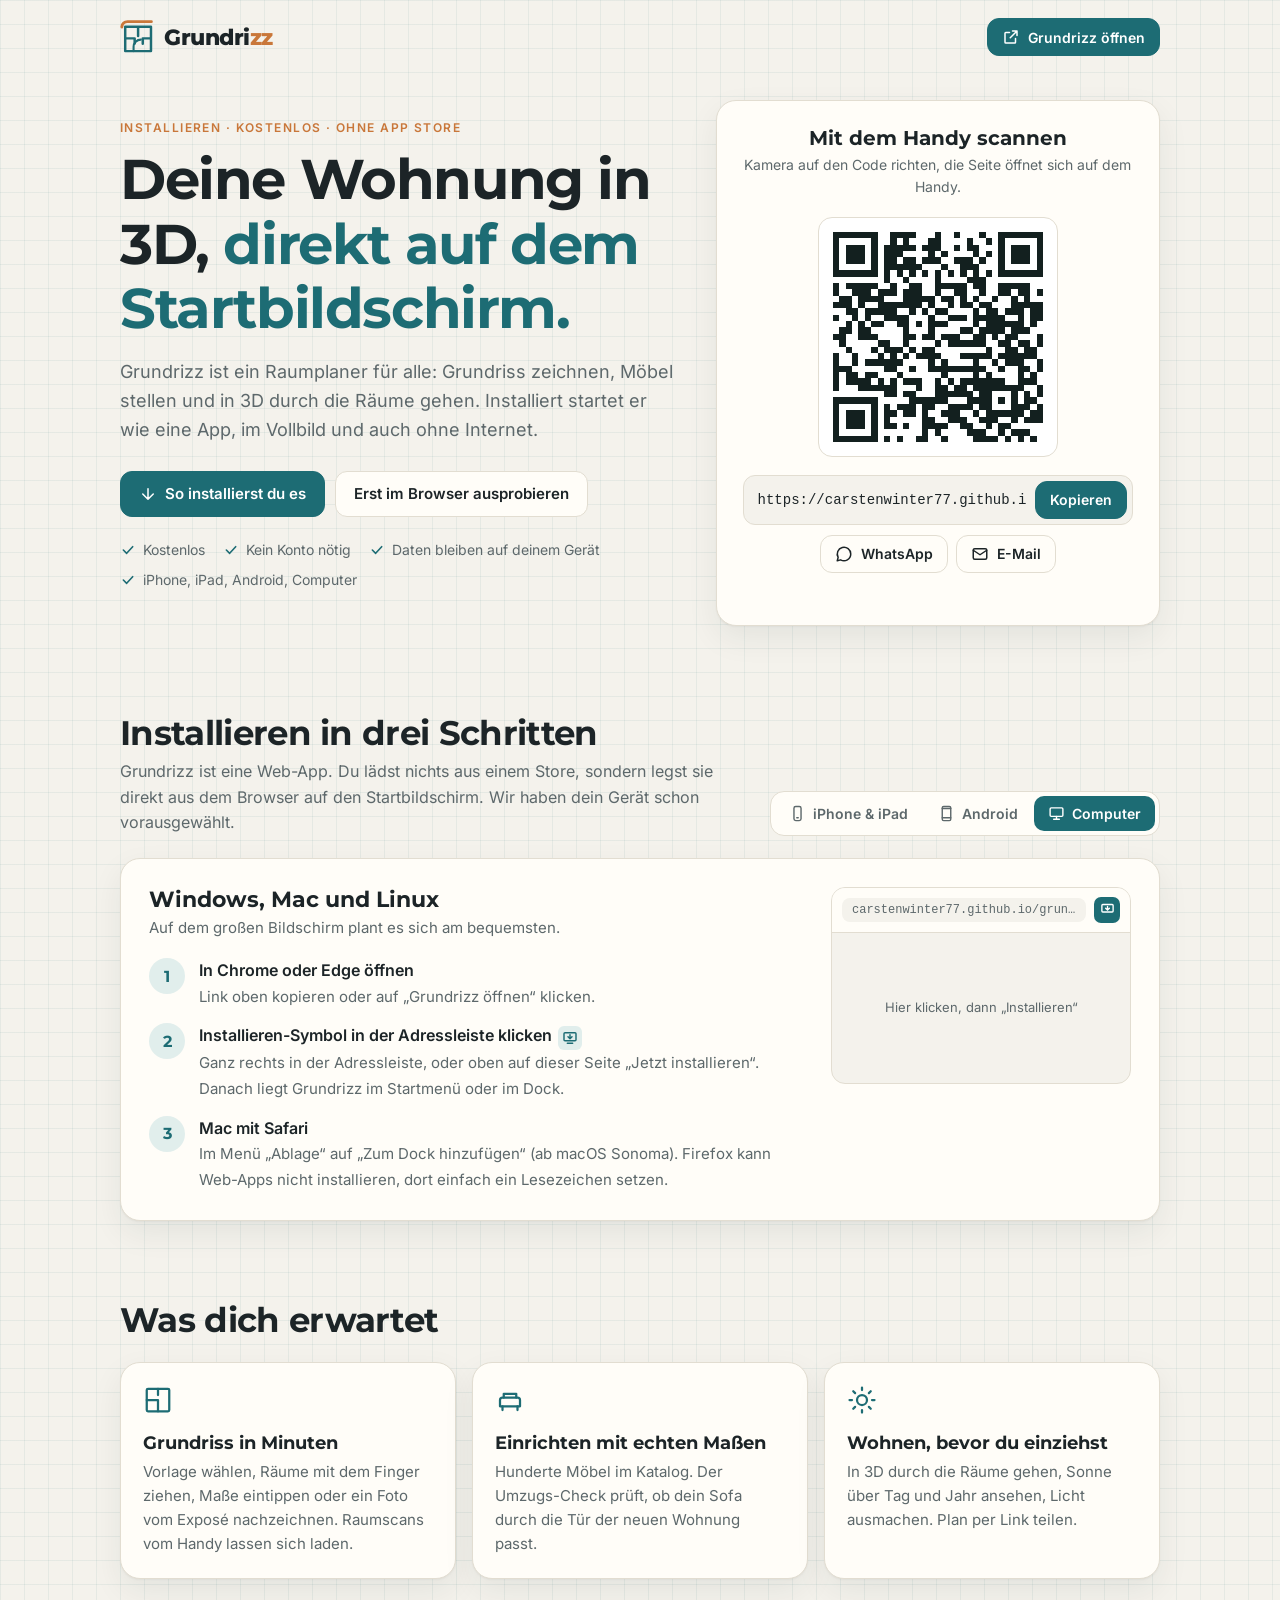
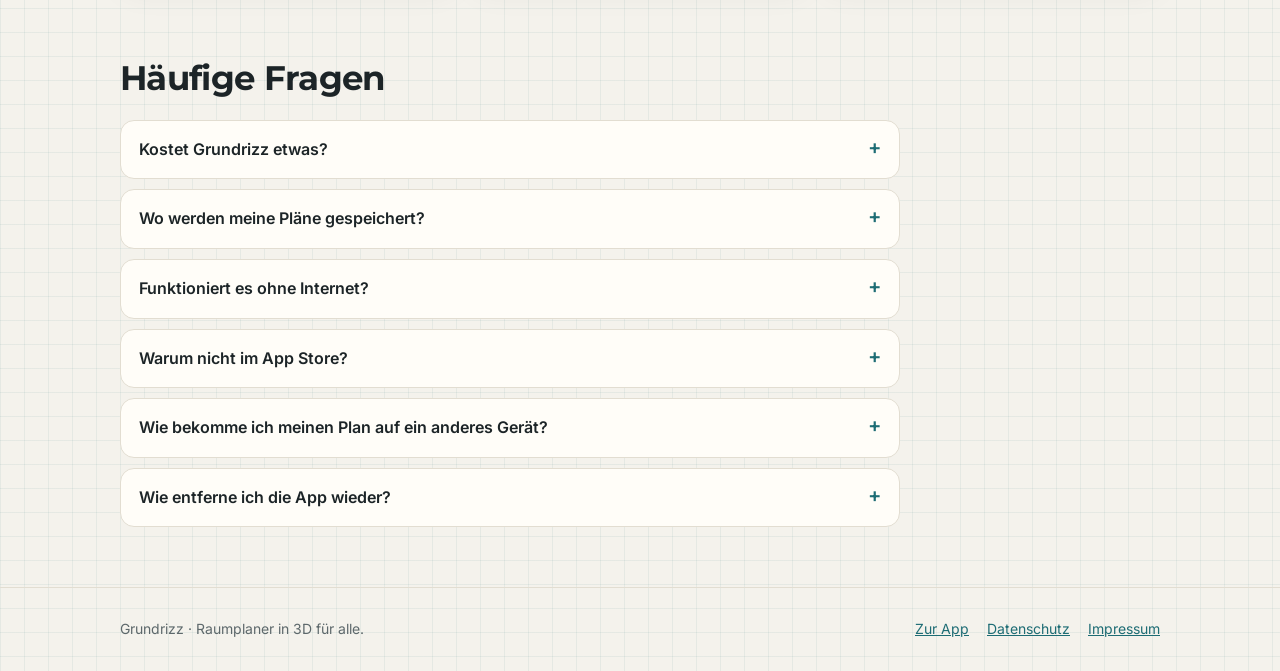
==== commit 169a3a93: "Impressum und Datenschutz Co-Authored-By: Claude Opus 5.5 <noreply@anthropic.com> Claude-Session: ht" ====
--- a/installieren/index.html
+++ b/installieren/index.html
@@ -214,7 +214,7 @@
 </div></section>
 </main>
 
-<footer><div class="wrap"><span>Grundrizz · Raumplaner in 3D für alle.</span><span><a href="../">Zur App</a></span></div></footer>
+<footer><div class="wrap"><span>Grundrizz · Raumplaner in 3D für alle.</span><span style="display:flex;gap:18px;flex-wrap:wrap"><a href="../">Zur App</a><a href="../rechtliches/datenschutz.html">Datenschutz</a><a href="../rechtliches/impressum.html">Impressum</a></span></div></footer>
 
 <script>
 (function(){
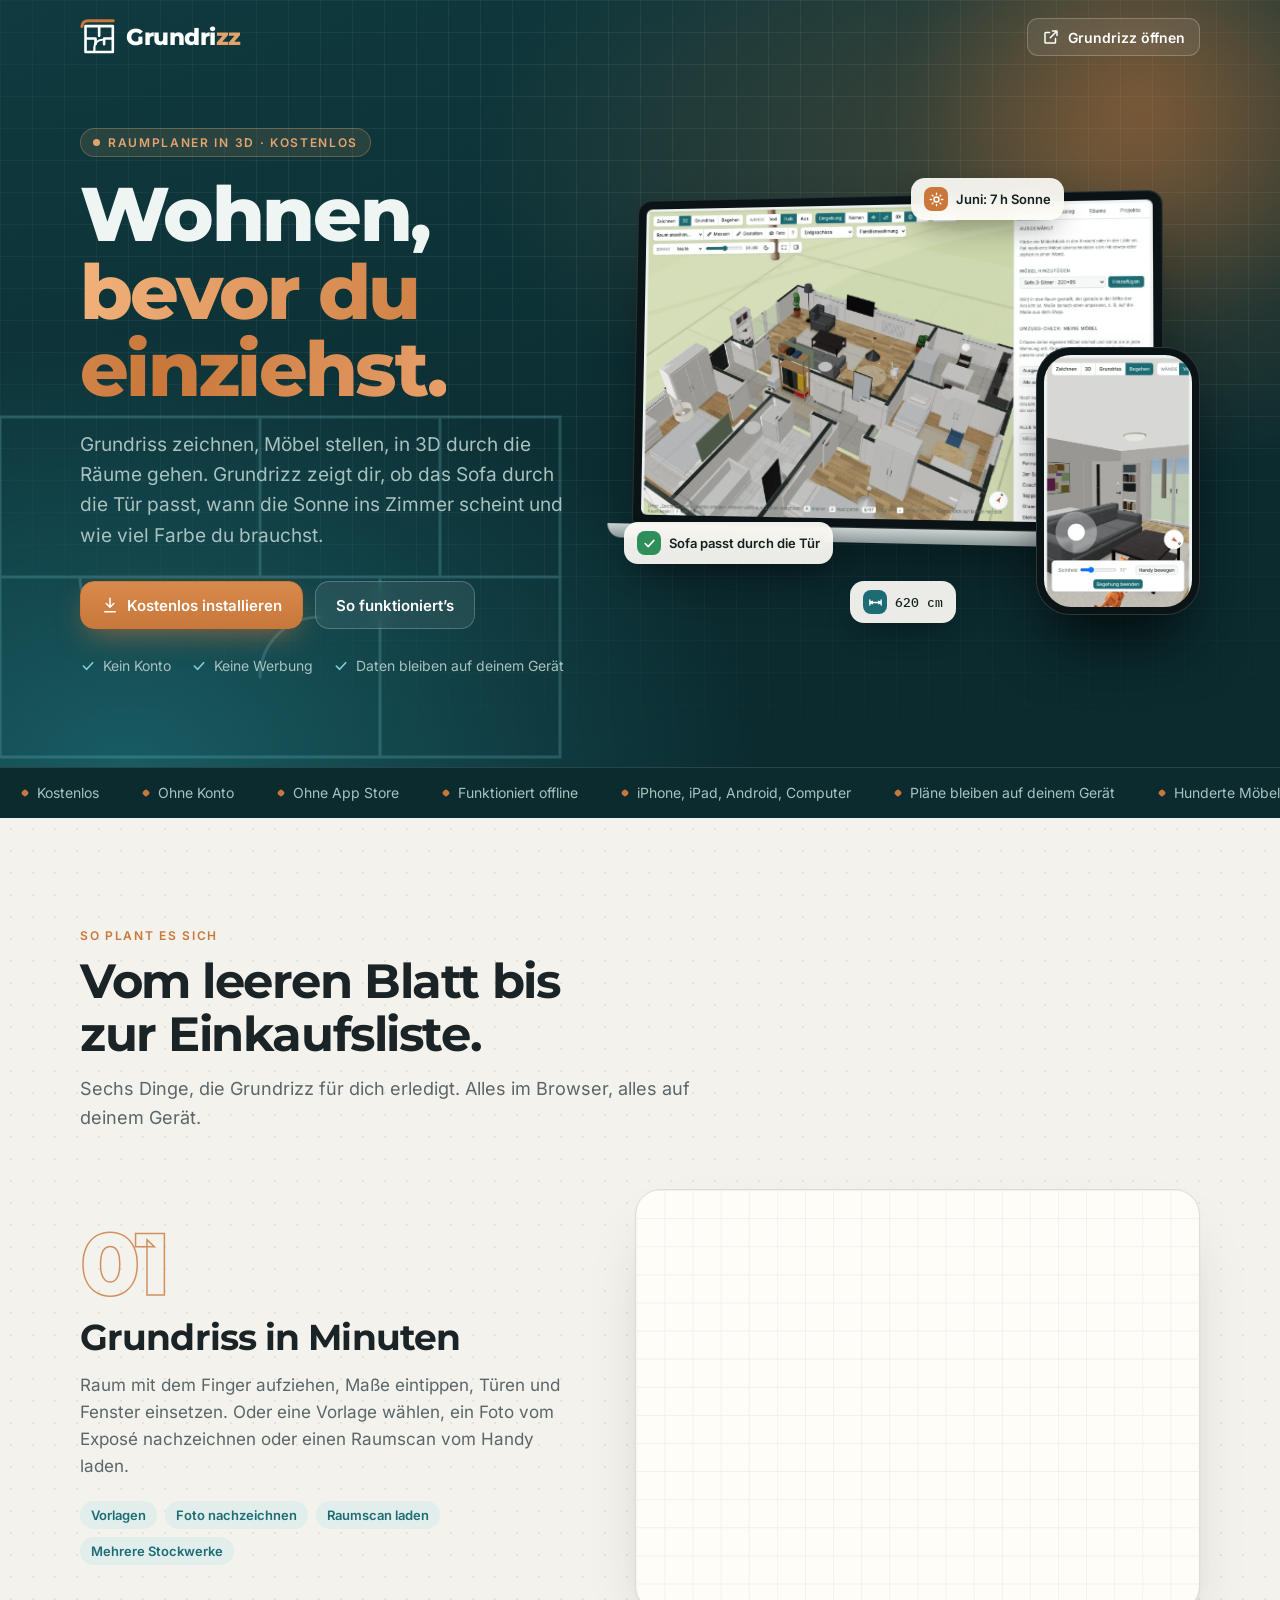
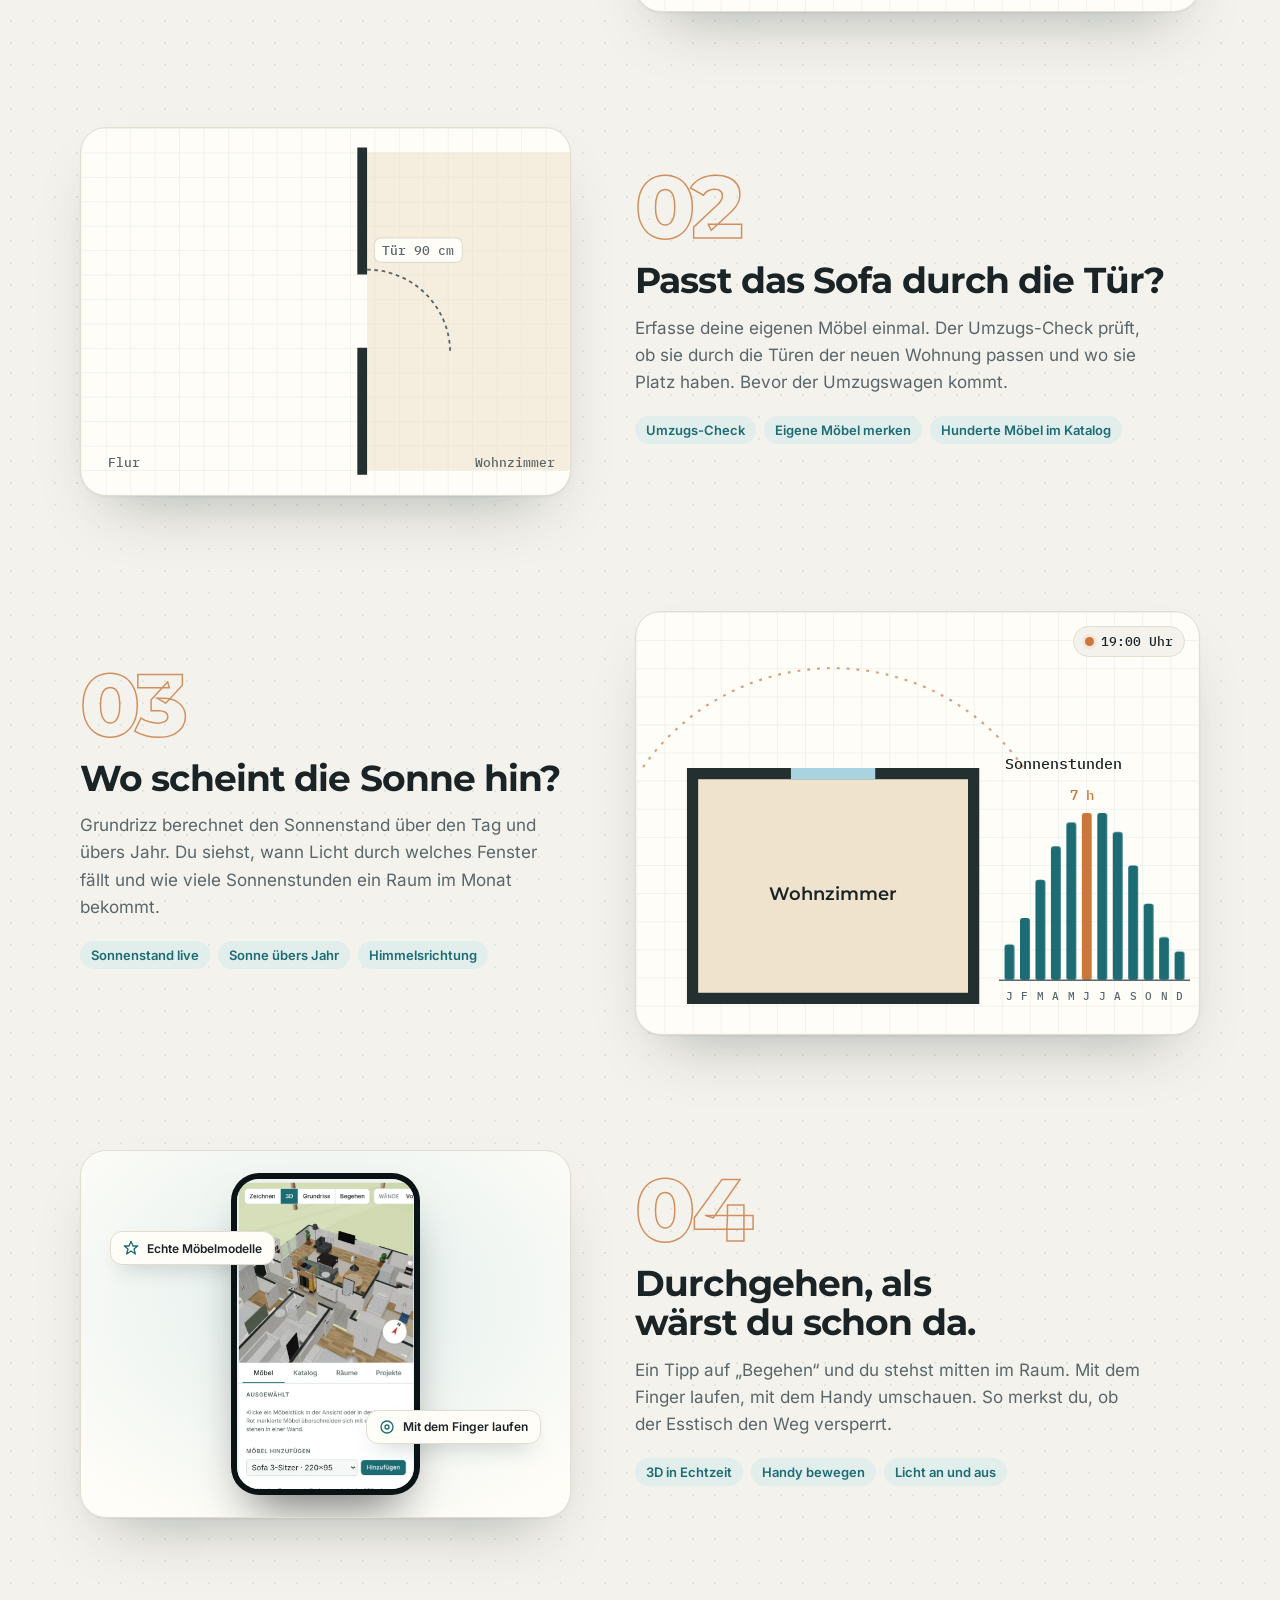
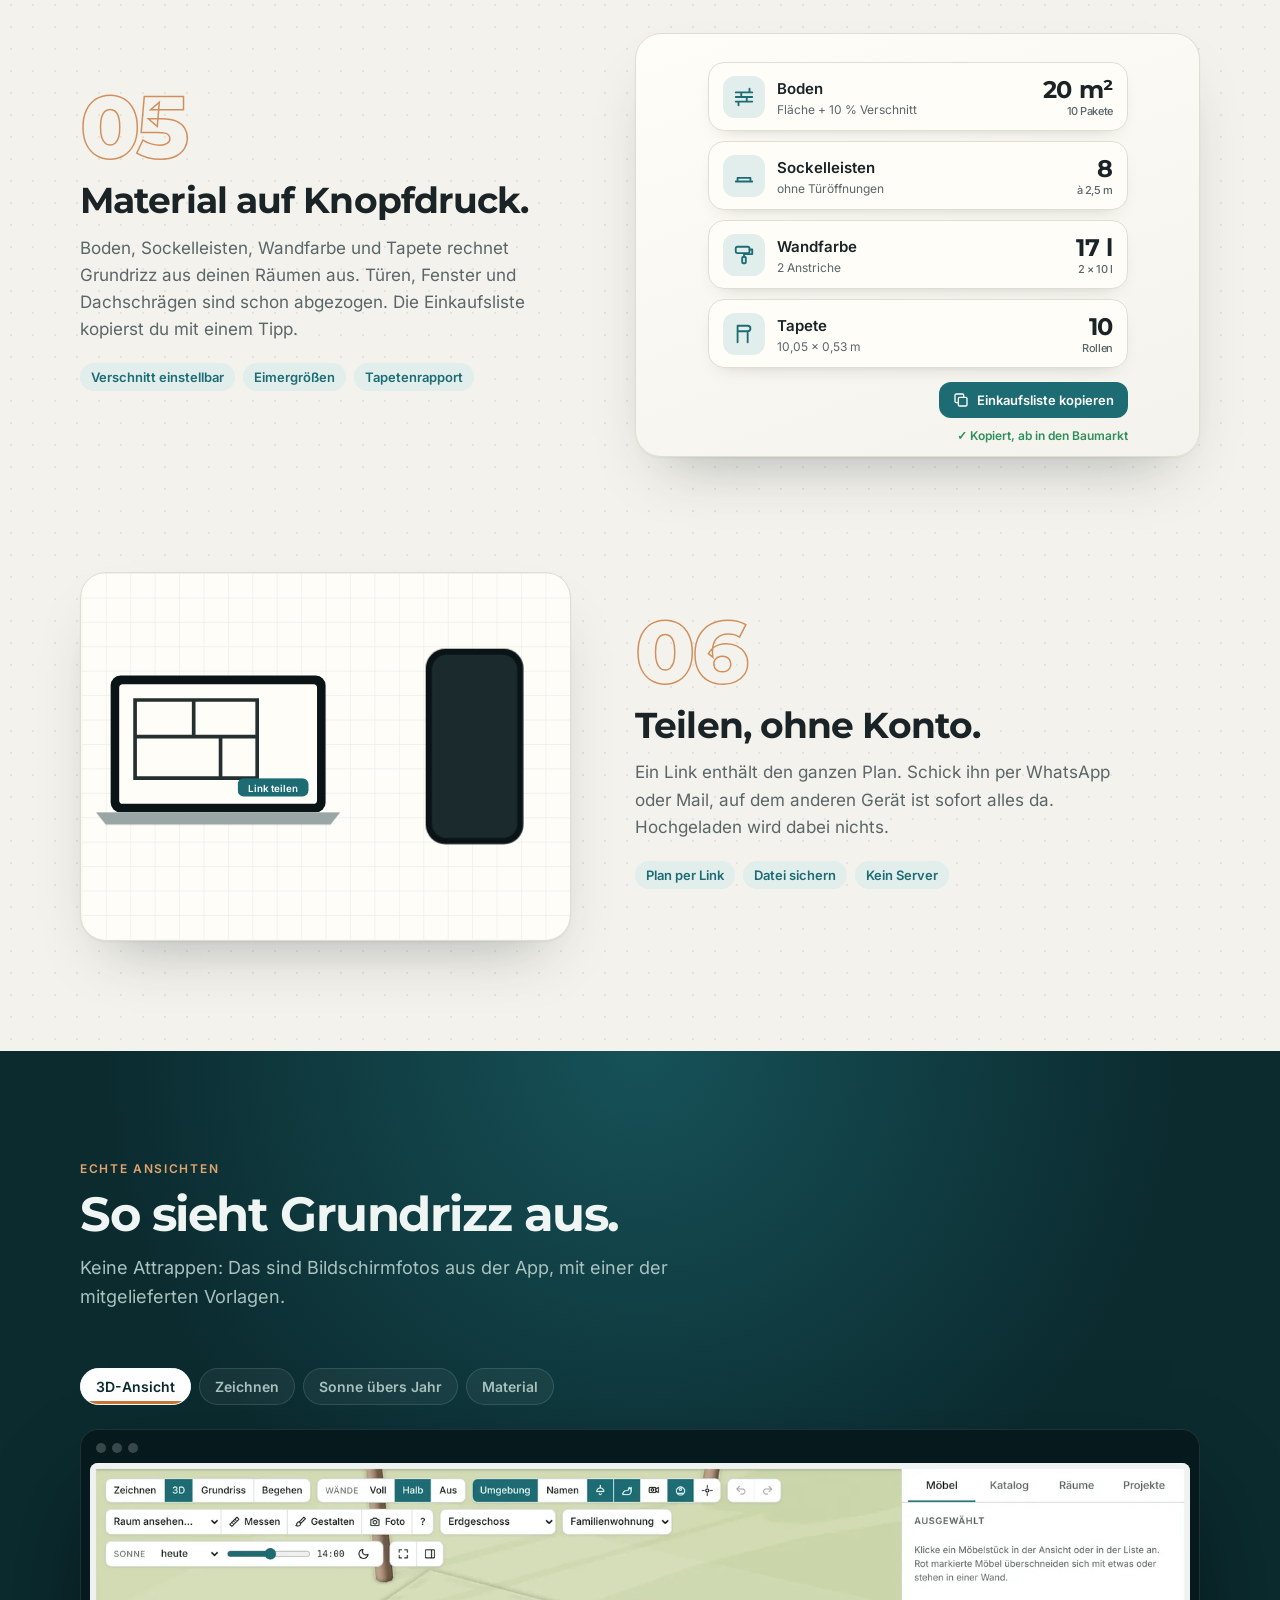
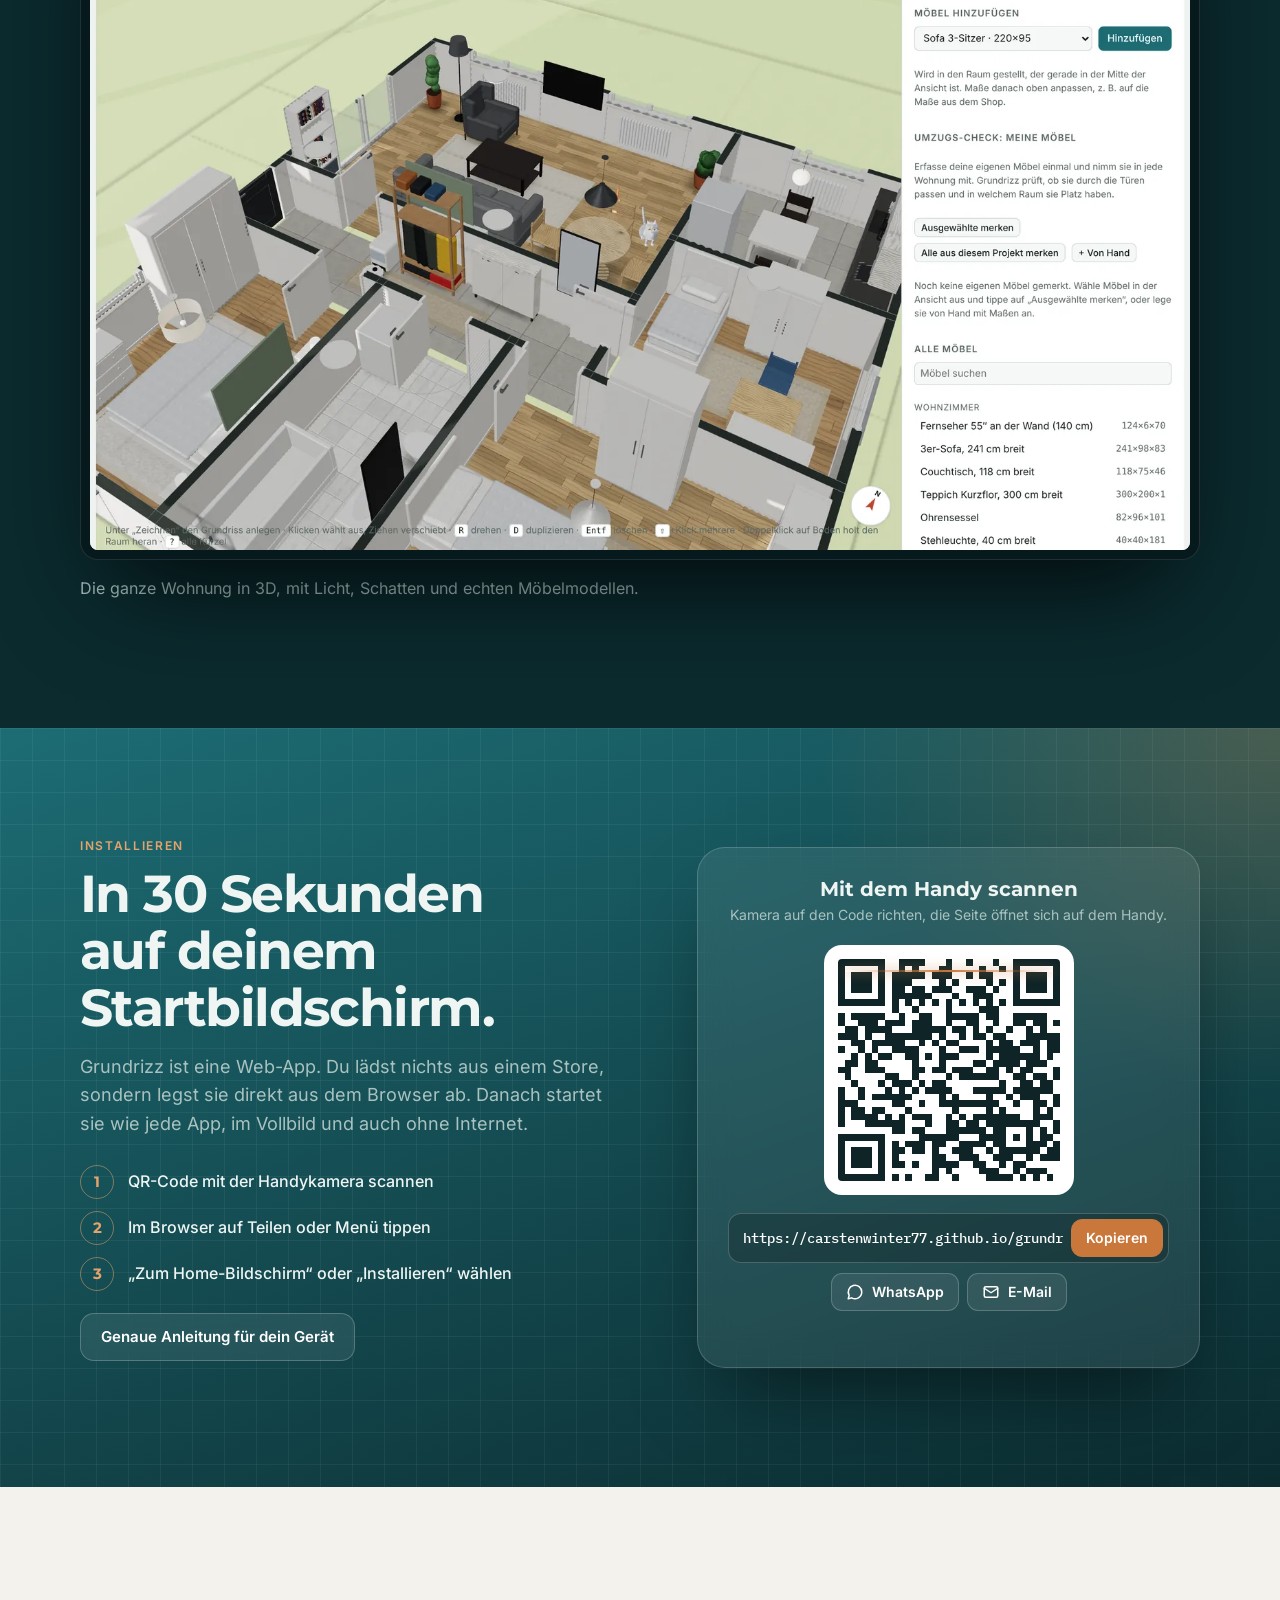
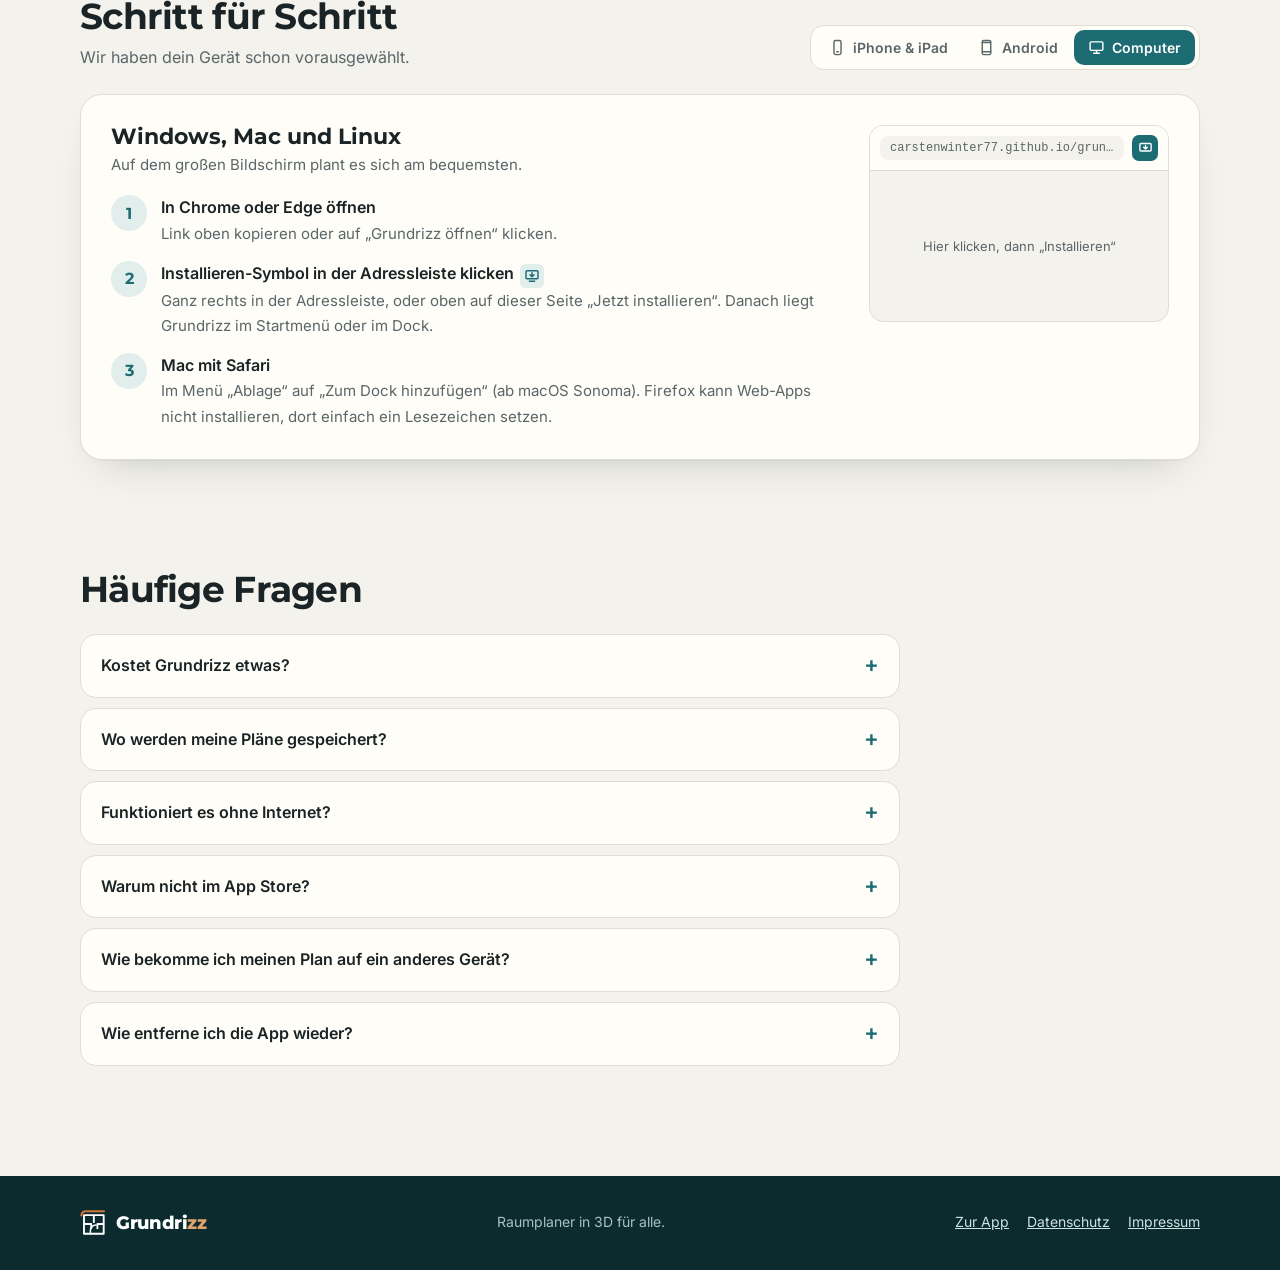
==== commit 993cc645: "Installationsseite neu mit animierten Abläufen; Materialrechner und Sicherung in der App Co-Authored" ====
--- a/installieren/index.html
+++ b/installieren/index.html
@@ -4,68 +4,315 @@
 <meta charset="utf-8">
 <meta name="viewport" content="width=device-width,initial-scale=1,viewport-fit=cover">
 <title>Grundrizz installieren</title>
-<meta name="description" content="Grundrizz auf iPhone, iPad, Android oder Computer installieren. Kostenlos, ohne App Store, ohne Konto.">
-<meta name="theme-color" content="#1d6c74">
-<meta property="og:title" content="Grundrizz – Raumplaner in 3D">
+<meta name="description" content="Grundrizz auf iPhone, iPad, Android oder Computer installieren. Raumplaner in 3D, kostenlos, ohne App Store, ohne Konto.">
+<meta name="theme-color" content="#0e3539">
+<meta property="og:title" content="Grundrizz: Wohnen, bevor du einziehst">
 <meta property="og:description" content="Grundriss zeichnen, einrichten und in 3D begehen. Kostenlos, ohne Konto. Hier installieren.">
 <meta property="og:url" content="https://carstenwinter77.github.io/grundrizz/installieren/">
 <meta property="og:image" content="https://carstenwinter77.github.io/grundrizz/og.png"><meta property="og:image:width" content="1200"><meta property="og:image:height" content="630"><meta name="twitter:card" content="summary_large_image">
 <link rel="icon" href="../icon.svg" type="image/svg+xml"><link rel="icon" href="../icon-192.png" sizes="192x192">
 <link rel="apple-touch-icon" href="../apple-touch-icon.png">
 <link rel="manifest" href="../manifest.webmanifest">
+<link rel="preload" as="image" href="img/3d.webp">
 <link rel="stylesheet" href="../fonts.css">
+<script>document.documentElement.classList.add('js')</script>
 <style>
-:root{--bg:#f4f2ec;--paper:#fffdf8;--ink:#1c2427;--muted:#5d686b;--line:#e2ddd1;--accent:#1d6c74;--accent-2:#164f55;--accent-soft:#e1eeec;--accent-ink:#fff;--warm:#c9773a;--grid:rgba(29,108,116,.07);color-scheme:light}
-@media (prefers-color-scheme:dark){:root:not([data-theme="light"]){--bg:#121718;--paper:#1a2123;--ink:#e9eeec;--muted:#9aa7a8;--line:#2c3638;--accent:#4fb0b8;--accent-2:#7cc9cf;--accent-soft:#1c3336;--accent-ink:#0d1a1c;--warm:#e3a36d;--grid:rgba(79,176,184,.07);color-scheme:dark}}
-:root[data-theme="dark"]{--bg:#121718;--paper:#1a2123;--ink:#e9eeec;--muted:#9aa7a8;--line:#2c3638;--accent:#4fb0b8;--accent-2:#7cc9cf;--accent-soft:#1c3336;--accent-ink:#0d1a1c;--warm:#e3a36d;--grid:rgba(79,176,184,.07);color-scheme:dark}
+@property --n{syntax:'<integer>';inherits:false;initial-value:0}
+@property --h{syntax:'<integer>';inherits:false;initial-value:13}
+:root{
+ --bg:#f4f2ec;--paper:#fffdf8;--ink:#1a2325;--muted:#5a6669;--line:#e2ddd1;
+ --accent:#1d6c74;--accent-2:#164f55;--accent-soft:#e1eeec;--accent-ink:#fff;--warm:#c9773a;--warm-soft:#f6e6d8;
+ --grid:rgba(29,108,116,.07);--gridline:rgba(29,108,116,.10);
+ --wall:#24302f;--floor:#efe3cd;--floor2:#e6d5b8;--glass:#a9d3e0;--sofa:#8a9597;--ok:#2f8f5b;--bad:#c4473a;--shadow:20 40 40;
+ /* dunkle Bänder bleiben in beiden Themen dunkel */
+ --d1:#0b2b2f;--d2:#0f3a3f;--d3:#1d6c74;--dink:#eef5f3;--dmuted:#a9c2c0;--dline:rgba(255,255,255,.12);
+ color-scheme:light}
+@media (prefers-color-scheme:dark){:root:not([data-theme="light"]){
+ --bg:#111617;--paper:#182022;--ink:#e8eeec;--muted:#9aa7a8;--line:#2a3436;
+ --accent:#4fb0b8;--accent-2:#7cc9cf;--accent-soft:#1b3235;--accent-ink:#0b1a1c;--warm:#e3a36d;--warm-soft:#3a2a1d;
+ --grid:rgba(79,176,184,.06);--gridline:rgba(79,176,184,.10);
+ --wall:#d6e1df;--floor:#2f2a22;--floor2:#3a3227;--glass:#4c8ea3;--sofa:#6d7a7c;--ok:#5cc08a;--bad:#f07a6c;--shadow:0 0 0;color-scheme:dark}}
+:root[data-theme="dark"]{
+ --bg:#111617;--paper:#182022;--ink:#e8eeec;--muted:#9aa7a8;--line:#2a3436;
+ --accent:#4fb0b8;--accent-2:#7cc9cf;--accent-soft:#1b3235;--accent-ink:#0b1a1c;--warm:#e3a36d;--warm-soft:#3a2a1d;
+ --grid:rgba(79,176,184,.06);--gridline:rgba(79,176,184,.10);
+ --wall:#d6e1df;--floor:#2f2a22;--floor2:#3a3227;--glass:#4c8ea3;--sofa:#6d7a7c;--ok:#5cc08a;--bad:#f07a6c;--shadow:0 0 0;color-scheme:dark}
 *{box-sizing:border-box}
-html{-webkit-text-size-adjust:100%}
-body{margin:0;background:var(--bg);color:var(--ink);font:16px/1.6 Inter,system-ui,-apple-system,"Segoe UI",sans-serif;
- background-image:linear-gradient(var(--grid) 1px,transparent 1px),linear-gradient(90deg,var(--grid) 1px,transparent 1px);background-size:24px 24px}
-.wrap{max-width:1080px;margin:0 auto;padding-left:max(20px,env(safe-area-inset-left,0px));padding-right:max(20px,env(safe-area-inset-right,0px))}
-h1,h2,h3{font-family:Montserrat,Inter,system-ui,sans-serif;line-height:1.15;text-wrap:balance;margin:0}
+html{-webkit-text-size-adjust:100%;scroll-behavior:smooth}
+body{margin:0;background:var(--bg);color:var(--ink);font:16px/1.6 Inter,system-ui,-apple-system,"Segoe UI",sans-serif;overflow-x:hidden}
+.wrap{max-width:1160px;margin:0 auto;padding-left:max(20px,env(safe-area-inset-left,0px));padding-right:max(20px,env(safe-area-inset-right,0px))}
+h1,h2,h3{font-family:Montserrat,Inter,system-ui,sans-serif;line-height:1.1;text-wrap:balance;margin:0}
 a{color:var(--accent)}
-header{padding-block:calc(18px + env(safe-area-inset-top,0px)) 8px}
-.top{display:flex;align-items:center;gap:12px}
-.brand{display:flex;align-items:center;gap:10px;text-decoration:none;color:var(--ink);font:800 22px Montserrat,Arial,sans-serif;letter-spacing:-.02em}
-.brand .mk{width:34px;height:34px;color:var(--accent)}
-.brand b{color:var(--warm);font-weight:800}
-.top .sp{flex:1}
-.btn{display:inline-flex;align-items:center;justify-content:center;gap:8px;border-radius:12px;padding:12px 18px;font:600 15px Inter,sans-serif;text-decoration:none;cursor:pointer;border:1px solid var(--line);background:var(--paper);color:var(--ink);min-height:46px}
+.mono{font-family:"IBM Plex Mono",ui-monospace,Menlo,monospace}
+.btn{display:inline-flex;align-items:center;justify-content:center;gap:8px;border-radius:14px;padding:13px 20px;font:600 15px Inter,sans-serif;text-decoration:none;cursor:pointer;border:1px solid var(--line);background:var(--paper);color:var(--ink);min-height:48px;transition:transform .2s,box-shadow .2s,background .2s}
+.btn:hover{transform:translateY(-1px)}
 .btn.pri{background:var(--accent);border-color:var(--accent);color:var(--accent-ink)}
 .btn.pri:hover{background:var(--accent-2)}
-.btn.sm{padding:8px 14px;min-height:38px;font-size:14px}
-.btn svg{width:18px;height:18px}
-.hero{display:grid;grid-template-columns:1.25fr 1fr;gap:40px;align-items:center;padding-block:36px 48px}
-.hero>*{min-width:0}
-.eyebrow{font:600 12px Inter,sans-serif;letter-spacing:.12em;text-transform:uppercase;color:var(--warm);margin-bottom:12px}
-.hero h1{font-size:clamp(34px,5.4vw,56px);font-weight:700;letter-spacing:-.025em}
-.hero h1 em{font-style:normal;color:var(--accent)}
-.lead{font-size:18px;color:var(--muted);max-width:34em;margin:18px 0 26px}
-.cta{display:flex;flex-wrap:wrap;gap:10px}
-.facts{display:flex;flex-wrap:wrap;gap:8px 18px;margin-top:22px;padding:0;list-style:none;color:var(--muted);font-size:14px}
+.btn.sm{padding:8px 14px;min-height:38px;font-size:14px;border-radius:11px}
+.btn svg{width:18px;height:18px;flex:none}
+
+/* ---------- Kopfbereich ---------- */
+.hero{position:relative;isolation:isolate;overflow:hidden;color:var(--dink);
+ background:radial-gradient(80% 70% at 85% 20%,rgba(201,119,58,.30),transparent 60%),radial-gradient(70% 80% at 10% 100%,rgba(29,108,116,.75),transparent 70%),linear-gradient(160deg,var(--d2),var(--d1) 70%);
+ padding-bottom:clamp(40px,7vw,90px)}
+.hero::before{content:"";position:absolute;inset:0;z-index:-1;background-image:linear-gradient(rgba(255,255,255,.06) 1px,transparent 1px),linear-gradient(90deg,rgba(255,255,255,.06) 1px,transparent 1px);background-size:32px 32px;
+ -webkit-mask-image:radial-gradient(120% 90% at 60% 30%,#000 30%,transparent 80%);mask-image:radial-gradient(120% 90% at 60% 30%,#000 30%,transparent 80%)}
+.glow{position:absolute;z-index:-1;width:520px;height:520px;border-radius:50%;background:radial-gradient(circle,rgba(201,119,58,.45),transparent 65%);filter:blur(20px);top:-160px;right:-120px;animation:drift 16s ease-in-out infinite alternate}
+@keyframes drift{to{transform:translate(-120px,140px) scale(1.15)}}
+.blueprint{position:absolute;z-index:-1;left:-40px;bottom:-30px;width:min(640px,80vw);opacity:.22;color:#7fd0d6}
+.blueprint path{fill:none;stroke:currentColor;stroke-width:3;stroke-linecap:round;stroke-dasharray:1;stroke-dashoffset:1;animation:draw 3.2s .3s cubic-bezier(.6,0,.2,1) forwards}
+.blueprint path:nth-child(2){animation-delay:.9s}.blueprint path:nth-child(3){animation-delay:1.4s}.blueprint path:nth-child(4){animation-delay:1.9s}
+@keyframes draw{to{stroke-dashoffset:0}}
+header.top{display:flex;align-items:center;gap:12px;padding-block:calc(18px + env(safe-area-inset-top,0px)) 0}
+.brand{display:flex;align-items:center;gap:10px;text-decoration:none;color:#fff;font:800 23px Montserrat,Arial,sans-serif;letter-spacing:-.02em}
+.brand .mk{width:36px;height:36px;color:#fff}
+.brand b{color:#e3a36d;font-weight:800}
+.top .sp{flex:1}
+.ghost{background:rgba(255,255,255,.08);border-color:rgba(255,255,255,.22);color:#fff;-webkit-backdrop-filter:blur(8px);backdrop-filter:blur(8px)}
+.ghost:hover{background:rgba(255,255,255,.16)}
+.copper{background:linear-gradient(180deg,#d88a4c,#c9773a);border-color:#c9773a;color:#fff;box-shadow:0 10px 30px -8px rgba(201,119,58,.7)}
+.copper:hover{background:linear-gradient(180deg,#e0955a,#b86a31)}
+.hgrid{display:grid;grid-template-columns:1fr 1.15fr;gap:clamp(28px,5vw,64px);align-items:center;padding-top:clamp(28px,6vw,72px)}
+.hgrid>*{min-width:0}
+.eyebrow{display:inline-flex;align-items:center;gap:8px;font:600 12px Inter,sans-serif;letter-spacing:.14em;text-transform:uppercase;color:#e3a36d;margin-bottom:18px;padding:6px 12px;border-radius:999px;background:rgba(227,163,109,.12);border:1px solid rgba(227,163,109,.3)}
+.eyebrow i{width:7px;height:7px;border-radius:50%;background:#e3a36d;box-shadow:0 0 0 0 rgba(227,163,109,.6);animation:ping 2s infinite}
+@keyframes ping{70%{box-shadow:0 0 0 8px rgba(227,163,109,0)}100%{box-shadow:0 0 0 0 rgba(227,163,109,0)}}
+.hero h1{font-size:clamp(40px,6.4vw,76px);font-weight:800;letter-spacing:-.035em;line-height:1.02}
+.hero h1 em{font-style:normal;background:linear-gradient(100deg,#f2b27c,#c9773a 60%,#e8a06a);-webkit-background-clip:text;background-clip:text;color:transparent}
+.hero .lead{font-size:clamp(17px,1.6vw,19px);color:var(--dmuted);max-width:32em;margin:22px 0 30px}
+.cta{display:flex;flex-wrap:wrap;gap:12px}
+.facts{display:flex;flex-wrap:wrap;gap:10px 20px;margin:26px 0 0;padding:0;list-style:none;color:var(--dmuted);font-size:14px}
 .facts li{display:flex;align-items:center;gap:7px}
-.facts svg{width:16px;height:16px;color:var(--accent)}
-.card{background:var(--paper);border:1px solid var(--line);border-radius:20px;box-shadow:0 1px 2px rgb(0 0 0 / .04),0 12px 32px rgb(20 40 40 / .07)}
-.qrcard{padding:26px;text-align:center}
-.qrcard h2{font-size:20px;margin-bottom:4px}
-.qrcard p{margin:0 0 18px;color:var(--muted);font-size:14px}
-.qr{display:block;width:min(240px,100%);aspect-ratio:1;margin:0 auto;padding:14px;background:#fff;border-radius:14px;border:1px solid var(--line)}
-.qr path{fill:#13201f}
-.link{display:flex;gap:6px;margin-top:18px;border:1px solid var(--line);border-radius:12px;padding:5px 5px 5px 12px;background:var(--bg);align-items:center}
-.link input{flex:1;min-width:0;border:0;background:none;color:var(--ink);font:500 14px ui-monospace,"SF Mono",Menlo,monospace}
+.facts svg{width:16px;height:16px;color:#7fd0d6}
+.ok{display:none;margin-top:18px;padding:12px 14px;border-radius:12px;background:rgba(127,208,214,.12);color:#9fe0e4;font-weight:600}
+.standalone .ok{display:block}
+
+/* Geräte */
+.devices{position:relative;aspect-ratio:16/12;max-width:100%}
+.laptop{position:absolute;left:0;top:2%;width:90%;transform:perspective(1800px) rotateY(-13deg) rotateX(5deg);transform-origin:left center;animation:rise 1.1s .15s cubic-bezier(.2,.8,.2,1) both}
+.laptop .scr{border-radius:14px 14px 4px 4px;background:#0a1416;padding:9px;box-shadow:0 0 0 1px rgba(255,255,255,.12) inset,0 40px 80px -20px rgba(0,0,0,.6)}
+.laptop img{display:block;width:100%;height:auto;aspect-ratio:16/10;object-fit:cover;border-radius:6px}
+.laptop .base{height:14px;margin:0 -5%;border-radius:0 0 16px 16px;background:linear-gradient(#c9d2d1,#8e9b9a);box-shadow:0 18px 30px -10px rgba(0,0,0,.6)}
+.hphone{position:absolute;right:0;bottom:0;width:29%;border-radius:clamp(18px,3vw,34px);padding:clamp(5px,.7vw,8px);background:#0a1416;box-shadow:0 0 0 1px rgba(255,255,255,.15) inset,0 40px 60px -16px rgba(0,0,0,.7);animation:riseP 1.1s .45s cubic-bezier(.2,.8,.2,1) both}
+.hphone img{display:block;width:100%;height:auto;aspect-ratio:640/1090;object-fit:cover;border-radius:clamp(13px,2.3vw,27px)}
+@keyframes rise{from{opacity:0;transform:translateY(40px) perspective(1800px) rotateY(-13deg) rotateX(5deg)}}
+.badge{position:absolute;display:flex;align-items:center;gap:8px;padding:9px 13px;border-radius:14px;font:600 13px Inter,sans-serif;color:#13201f;background:rgba(255,253,248,.92);-webkit-backdrop-filter:blur(10px);backdrop-filter:blur(10px);box-shadow:0 14px 30px -10px rgba(0,0,0,.45);white-space:nowrap;animation:pop .6s cubic-bezier(.2,1.4,.4,1) both,float 5s ease-in-out infinite alternate}
+.badge .d{display:grid;place-items:center;width:24px;height:24px;border-radius:8px;color:#fff;flex:none}
+.badge .d svg{width:15px;height:15px}
+.b1{left:-2%;bottom:12%;animation-delay:1.1s,1.7s}.b1 .d{background:#2f8f5b}
+.b2{right:24%;top:-3%;animation-delay:1.4s,2s}.b2 .d{background:#c9773a}
+.b3{left:38%;bottom:-2%;animation-delay:1.7s,2.3s}.b3 .d{background:#1d6c74}
+.b3 span{font-family:"IBM Plex Mono",monospace;font-weight:500}
+@keyframes riseP{from{opacity:0;transform:translateY(50px)}}
+@keyframes pop{from{opacity:0;transform:scale(.6) translateY(10px)}}
+@keyframes float{to{translate:0 -10px}}
+
+/* Laufband */
+.strip{background:var(--d1);color:var(--dmuted);border-top:1px solid var(--dline);overflow:hidden;padding-block:14px;font-size:14px}
+.strip .tr{display:flex;width:max-content;animation:marq 38s linear infinite}
+.strip ul{display:flex;gap:44px;margin:0;padding:0 22px;list-style:none}
+.strip li{display:flex;align-items:center;gap:9px;white-space:nowrap}
+.strip li::before{content:"";width:6px;height:6px;border-radius:2px;background:#c9773a;transform:rotate(45deg)}
+@keyframes marq{to{transform:translateX(-50%)}}
+
+/* ---------- Abläufe ---------- */
+section{padding-block:clamp(56px,9vw,110px)}
+.sh{max-width:720px;margin-bottom:clamp(30px,5vw,56px)}
+.kick{font:600 12px Inter,sans-serif;letter-spacing:.14em;text-transform:uppercase;color:var(--warm);margin-bottom:12px}
+.sh h2{font-size:clamp(30px,4.4vw,48px);letter-spacing:-.03em}
+.sh p{margin:14px 0 0;color:var(--muted);font-size:18px;max-width:36em}
+.flow{background-color:var(--bg);background-image:radial-gradient(var(--gridline) 1.2px,transparent 1.2px);background-size:22px 22px}
+.scenes{display:grid;gap:clamp(56px,9vw,120px);position:relative}
+.scene{display:grid;grid-template-columns:1fr 1.15fr;gap:clamp(28px,5vw,72px);align-items:center}
+.scene>*{min-width:0}
+.scene:nth-child(even) .txt{order:2}
+.num{font:800 clamp(56px,7vw,88px)/1 Montserrat,sans-serif;letter-spacing:-.04em;color:transparent;-webkit-text-stroke:1.5px var(--warm);opacity:.8;margin-bottom:10px}
+.scene h3{font-size:clamp(26px,3.2vw,36px);letter-spacing:-.025em;margin-bottom:14px}
+.scene p{margin:0;color:var(--muted);font-size:17px;max-width:30em}
+.chips{display:flex;flex-wrap:wrap;gap:8px;margin-top:20px;padding:0;list-style:none}
+.chips li{font:600 13px Inter,sans-serif;padding:6px 11px;border-radius:999px;background:var(--accent-soft);color:var(--accent)}
+.stage{position:relative;background:var(--paper);border:1px solid var(--line);border-radius:26px;overflow:hidden;aspect-ratio:4/3;max-width:100%;
+ box-shadow:0 1px 2px rgb(var(--shadow) / .05),0 30px 60px -30px rgb(var(--shadow) / .35)}
+.stage>svg{display:block;width:100%;height:100%}
+.stage .tag{position:absolute;left:14px;top:14px;display:flex;align-items:center;gap:7px;font:600 12px Inter,sans-serif;padding:6px 10px;border-radius:999px;background:var(--bg);border:1px solid var(--line);color:var(--muted)}
+.stage .tag i{width:7px;height:7px;border-radius:50%;background:var(--bad);animation:blink 1.4s infinite}
+@keyframes blink{50%{opacity:.25}}
+.stage *{animation-play-state:paused}
+.scene.on .stage *{animation-play-state:running}
+.gl{stroke:var(--gridline);fill:none}
+.w{stroke:var(--wall);fill:none;stroke-linecap:square}
+.fl{fill:var(--floor)}
+.gls{fill:var(--glass)}
+.t{font:600 13px Montserrat,sans-serif;fill:var(--ink)}
+.tm{font:500 11px "IBM Plex Mono",monospace;fill:var(--muted)}
+.dl{stroke:var(--muted);stroke-width:1}
+.acc-s{stroke:var(--accent)}
+.acc-f{fill:var(--accent)}
+.warm-f{fill:var(--warm)}
+.pf{fill:var(--paper)}
+.bdg rect{rx:11px}
+.bdg text{font:600 12px Inter,sans-serif;fill:#fff}
+.ok-f{fill:var(--ok)}.bad-f{fill:var(--bad)}
+
+/* 1 Zeichnen (8 s) */
+.s1 .all{animation:a1all 8s infinite both}
+.s1 .band{transform-box:view-box;transform-origin:60px 60px;opacity:0;animation:a1band 8s ease-in-out infinite both}
+.s1 .walls{stroke-dasharray:100;animation:a1wall 8s ease-in-out infinite both}
+.s1 .floor{animation:a1fade 8s infinite both;--a:48%;--b:56%}
+.s1 .dim{animation:a1dim 8s ease-out infinite both}
+.s1 .door{animation:a1door 8s infinite both}
+.s1 .arc{stroke-dasharray:100;animation:a1arc 8s ease-out infinite both}
+.s1 .win{transform-box:fill-box;transform-origin:center;animation:a1win 8s ease-out infinite both}
+.s1 .lab{animation:a1lab 8s ease-out infinite both}
+.s1 .cur{opacity:0;animation:a1cur 8s cubic-bezier(.5,0,.3,1) infinite both}
+.s1 .ring{transform-box:fill-box;transform-origin:center;opacity:0;animation:a1ring 8s ease-out infinite both}
+@keyframes a1all{0%,90%{opacity:1}97%,100%{opacity:0}}
+@keyframes a1band{0%,8%{transform:scale(.02);opacity:0}9%{opacity:1}38%{transform:scale(1);opacity:1}46%,100%{transform:scale(1);opacity:0}}
+@keyframes a1wall{0%,38%{stroke-dashoffset:100}52%,100%{stroke-dashoffset:0}}
+@keyframes a1fade{0%,48%{opacity:0}56%,100%{opacity:1}}
+@keyframes a1dim{0%,44%{opacity:0;transform:translateY(5px)}52%,100%{opacity:1;transform:none}}
+@keyframes a1door{0%,56%{opacity:0}60%,100%{opacity:1}}
+@keyframes a1arc{0%,57%{stroke-dashoffset:100}65%,100%{stroke-dashoffset:0}}
+@keyframes a1win{0%,60%{opacity:0;transform:scaleY(0)}66%,100%{opacity:1;transform:none}}
+@keyframes a1lab{0%,66%{opacity:0;transform:translateY(8px)}74%,100%{opacity:1;transform:none}}
+@keyframes a1cur{0%{opacity:0;transform:translate(100px,96px)}6%,8%{opacity:1;transform:translate(60px,60px)}38%{opacity:1;transform:translate(340px,240px)}44%,100%{opacity:0;transform:translate(352px,252px)}}
+@keyframes a1ring{0%,7%{opacity:0;transform:scale(.3)}8%{opacity:.9}16%,100%{opacity:0;transform:scale(1.8)}}
+
+/* 2 Umzugs-Check (9 s) */
+.s2 .sofa{transform-box:fill-box;transform-origin:center;transform:translate(205px,0) rotate(90deg);animation:a2sofa 9s cubic-bezier(.5,0,.3,1) infinite both}
+.s2 .red{opacity:0;animation:a2red 9s infinite both}
+.s2 .grn{animation:a2grn 9s infinite both}
+.s2 .bb{opacity:0;animation:a2bb 9s ease-out infinite both}
+.s2 .bg{animation:a2bg 9s ease-out infinite both}
+.s2 .wid{opacity:0;animation:a2wid 9s infinite both}
+@keyframes a2sofa{0%{transform:translate(-70px,0) rotate(0);opacity:0}6%{opacity:1;transform:translate(-40px,0) rotate(0)}22%{transform:translate(84px,0) rotate(0)}24.5%{transform:translate(76px,0) rotate(0)}26.5%{transform:translate(84px,0) rotate(0)}29%{transform:translate(78px,0) rotate(0)}40%{transform:translate(48px,0) rotate(0)}52%{transform:translate(48px,0) rotate(90deg)}72%,93%{transform:translate(205px,0) rotate(90deg);opacity:1}100%{transform:translate(205px,0) rotate(90deg);opacity:0}}
+@keyframes a2red{0%,21%{opacity:0}23%,36%{opacity:.85}42%,100%{opacity:0}}
+@keyframes a2grn{0%,68%{opacity:0}73%,100%{opacity:.85}}
+@keyframes a2bb{0%,22%{opacity:0;transform:translateY(8px)}25%,37%{opacity:1;transform:none}42%,100%{opacity:0}}
+@keyframes a2bg{0%,70%{opacity:0;transform:translateY(8px)}75%,93%{opacity:1;transform:none}100%{opacity:0}}
+@keyframes a2wid{0%,20%{opacity:0}24%,37%{opacity:1}42%,100%{opacity:0}}
+
+/* 3 Sonne (8 s) */
+.s3 .sun{transform-box:view-box;transform-origin:140px 205px;animation:a3sun 8s linear infinite both}
+.s3 .light{transform-box:view-box;transform-origin:140px 119px;opacity:.7;animation:a3light 8s linear infinite both}
+.s3 .bar{transform-box:fill-box;transform-origin:50% 100%;animation:a3bar .9s cubic-bezier(.2,.8,.2,1) both}
+.s3 .bar.hi{fill:var(--warm)}
+@keyframes a3sun{0%{transform:rotate(-58deg);opacity:0}7%{opacity:1}50%{transform:rotate(0)}93%{transform:rotate(58deg);opacity:1}100%{transform:rotate(58deg);opacity:0}}
+@keyframes a3light{0%{transform:skewX(42deg);opacity:0}8%{opacity:.3}50%{transform:skewX(0);opacity:.75}92%{transform:skewX(-42deg);opacity:.3}100%{transform:skewX(-42deg);opacity:0}}
+@keyframes a3bar{from{transform:scaleY(0)}}
+.clock{position:absolute;right:14px;top:14px;display:flex;align-items:center;gap:7px;padding:6px 11px;border-radius:999px;background:var(--bg);border:1px solid var(--line);font:500 13px "IBM Plex Mono",monospace;color:var(--ink);--h:13;counter-reset:h var(--h);animation:a3h 8s linear infinite both}
+.clock::before{content:"";width:9px;height:9px;border-radius:50%;background:var(--warm);box-shadow:0 0 0 3px var(--warm-soft)}
+.clock b{font-weight:500}.clock b::before{content:counter(h)}
+@keyframes a3h{0%{--h:7}92%,100%{--h:19}}
+
+/* 4 Begehen (10 s) */
+.s4 .stage{display:grid;place-items:center;background:radial-gradient(70% 70% at 50% 40%,var(--accent-soft),var(--paper))}
+.ph{position:relative;height:88%;aspect-ratio:640/1090;border-radius:28px;padding:6px;background:#0a1416;box-shadow:0 30px 50px -20px rgba(0,0,0,.55)}
+.ph .in{position:relative;width:100%;height:100%;border-radius:22px;overflow:hidden;background:#cfd8d6}
+.ph img{position:absolute;inset:0;width:100%;height:100%;object-fit:cover}
+.ph .ia{transform-origin:28% 30%;opacity:0;animation:a4a 10s ease-in-out infinite both}
+.ph .ib{animation:a4b 10s ease-in-out infinite both}
+.ph .tap{position:absolute;left:21.8%;top:70.4%;width:16%;aspect-ratio:1;margin:-8% 0 0 -8%;border-radius:50%;background:rgba(255,255,255,.55);border:2px solid #fff;box-shadow:0 4px 14px rgba(0,0,0,.25);opacity:0;animation:a4t 10s ease-in-out infinite both}
+.ph .go{position:absolute;left:50%;top:9%;translate:-50% 0;font:600 11px Inter,sans-serif;color:#fff;background:#1d6c74;padding:5px 10px;border-radius:999px;white-space:nowrap;opacity:0;animation:a4g 10s ease-out infinite both}
+@keyframes a4a{0%,6%{opacity:1;transform:scale(1)}32%{opacity:1;transform:scale(2.1)}38%,88%{opacity:0;transform:scale(2.3)}89%{opacity:0;transform:scale(1)}96%,100%{opacity:1;transform:scale(1)}}
+@keyframes a4b{0%,32%{opacity:0;transform:scale(1.25)}40%{opacity:1;transform:scale(1.12)}84%{opacity:1;transform:scale(1)}94%,100%{opacity:0;transform:scale(1)}}
+@keyframes a4t{0%,44%{opacity:0;transform:none}48%{opacity:1;transform:none}62%{opacity:1;transform:translate(0,-35%)}70%{opacity:1;transform:translate(25%,-30%)}78%{opacity:1;transform:none}82%,100%{opacity:0}}
+@keyframes a4g{0%,10%{opacity:0;transform:translateY(-6px)}14%,30%{opacity:1;transform:none}34%,100%{opacity:0}}
+.s4 .side{position:absolute;display:flex;align-items:center;gap:8px;padding:8px 12px;border-radius:12px;font:600 12px Inter,sans-serif;background:var(--paper);border:1px solid var(--line);box-shadow:0 10px 24px -12px rgb(var(--shadow) / .4);color:var(--ink);white-space:nowrap}
+.s4 .side svg{width:16px;height:16px;color:var(--accent)}
+.s4 .sa{left:6%;top:22%;animation:float 4s ease-in-out infinite alternate}
+.s4 .sb{right:6%;bottom:20%;animation:float 4.6s 1s ease-in-out infinite alternate}
+
+/* 5 Material */
+.s5 .stage{display:grid;place-items:center;padding:clamp(14px,3vw,28px);background:linear-gradient(160deg,var(--paper),var(--bg))}
+.mlist{width:100%;max-width:420px;display:grid;gap:10px}
+.mrow{display:grid;grid-template-columns:42px 1fr auto;gap:12px;align-items:center;padding:12px 14px;border-radius:16px;background:var(--paper);border:1px solid var(--line);box-shadow:0 8px 20px -14px rgb(var(--shadow) / .35);animation:a5in .6s cubic-bezier(.2,.8,.2,1) both}
+.mrow:nth-child(2){animation-delay:.15s}.mrow:nth-child(3){animation-delay:.3s}.mrow:nth-child(4){animation-delay:.45s}
+.mrow .ic{width:42px;height:42px;border-radius:12px;display:grid;place-items:center;background:var(--accent-soft);color:var(--accent)}
+.mrow .ic svg{width:22px;height:22px}
+.mrow small{display:block;color:var(--muted);font-size:12px;line-height:1.3}
+.mrow b{font:600 15px Inter,sans-serif}
+.mrow .v{font:700 clamp(18px,2.4vw,24px) Montserrat,sans-serif;letter-spacing:-.02em;text-align:right;white-space:nowrap}
+.mrow .v small{text-align:right;font:500 11px Inter,sans-serif}
+.cnt{--n:var(--to);counter-reset:n var(--n);animation:cnt 1.8s .3s cubic-bezier(.2,.8,.2,1) both}
+.cnt::before{content:counter(n)}
+@keyframes cnt{from{--n:0}to{--n:var(--to)}}
+@keyframes a5in{from{opacity:0;transform:translateY(14px)}}
+.mcopy{justify-self:end;display:flex;align-items:center;gap:8px;margin-top:4px;padding:10px 14px;border-radius:12px;background:var(--accent);color:var(--accent-ink);font:600 13px Inter,sans-serif;animation:a5btn 1.2s 2.4s ease-in-out both}
+.mcopy svg{width:16px;height:16px}
+@keyframes a5btn{0%{transform:scale(1)}40%{transform:scale(.94)}70%{transform:scale(1.04)}100%{transform:none}}
+.mdone{justify-self:end;font:600 12px Inter,sans-serif;color:var(--ok);animation:a5in .5s 3.1s both}
+
+/* 6 Teilen (7 s) */
+.s6 .pill{transform-box:fill-box;transform-origin:center;opacity:0;animation:a6pill 7s cubic-bezier(.5,0,.3,1) infinite both}
+.s6 .scr2{animation:a6on 7s infinite both}
+.s6 .halo{transform-box:fill-box;transform-origin:center;opacity:0;animation:a6halo 7s ease-out infinite both}
+.s6 .press{transform-box:fill-box;transform-origin:center;animation:a6press 7s infinite both}
+.s6 .ok6{animation:a6ok 7s ease-out infinite both}
+@keyframes a6pill{0%,12%{transform:translate(64px,128px) scale(.5);opacity:0}17%{opacity:1;transform:translate(64px,116px) scale(1)}31%{transform:translate(140px,34px) scale(1)}46%{transform:translate(262px,104px) scale(.8);opacity:1}53%,100%{transform:translate(266px,116px) scale(.3);opacity:0}}
+@keyframes a6on{0%,50%{opacity:0}58%,94%{opacity:1}100%{opacity:0}}
+@keyframes a6halo{0%,50%{opacity:0;transform:scale(.9)}53%{opacity:.8}66%,100%{opacity:0;transform:scale(1.35)}}
+@keyframes a6press{0%,6%{transform:none}9%{transform:scale(.9)}12%,100%{transform:none}}
+@keyframes a6ok{0%,58%{opacity:0;transform:translateY(8px)}64%,94%{opacity:1;transform:none}100%{opacity:0}}
+
+/* ---------- Galerie ---------- */
+.gal{background:var(--d1);color:var(--dink);position:relative;overflow:hidden;isolation:isolate}
+.gal::before{content:"";position:absolute;inset:0;z-index:-1;background:radial-gradient(60% 60% at 50% 0%,rgba(29,108,116,.6),transparent 70%)}
+.gal .sh p{color:var(--dmuted)}
+.gal .kick{color:#e3a36d}
+.gtabs{display:flex;flex-wrap:wrap;gap:8px;margin-bottom:24px}
+.gtabs button{font:600 14px Inter,sans-serif;padding:9px 15px;border-radius:999px;border:1px solid var(--dline);background:rgba(255,255,255,.05);color:var(--dmuted);cursor:pointer;position:relative;overflow:hidden}
+.gtabs button[aria-pressed="true"]{background:#fff;color:#0b2b2f;border-color:#fff}
+.gtabs button[aria-pressed="true"]::after{content:"";position:absolute;left:0;bottom:0;height:3px;width:100%;background:#c9773a;transform-origin:left;animation:prog 5s linear both}
+.gal.paused .gtabs button::after{animation:none;opacity:0}
+@keyframes prog{from{transform:scaleX(0)}}
+.big{position:relative;border-radius:18px;padding:10px;background:#061a1d;box-shadow:0 0 0 1px rgba(255,255,255,.1) inset,0 50px 100px -30px rgba(0,0,0,.8)}
+.big .bar{display:flex;gap:6px;padding:4px 6px 10px}
+.big .bar i{width:10px;height:10px;border-radius:50%;background:rgba(255,255,255,.2)}
+.big .vw{position:relative;aspect-ratio:16/10;border-radius:8px;overflow:hidden;background:#cfd8d6}
+.big img{position:absolute;inset:0;width:100%;height:100%;object-fit:cover;opacity:0;transform:scale(1.03);transition:opacity .8s,transform 6s ease-out}
+.big img.cur{opacity:1;transform:none}
+.gcap{margin-top:16px;color:var(--dmuted);min-height:1.6em}
+
+/* ---------- Installieren ---------- */
+.instb{position:relative;isolation:isolate;overflow:hidden;color:var(--dink);background:radial-gradient(60% 80% at 100% 0%,rgba(201,119,58,.28),transparent 60%),linear-gradient(160deg,var(--d3),var(--d1))}
+.instb::before{content:"";position:absolute;inset:0;z-index:-1;background-image:linear-gradient(rgba(255,255,255,.05) 1px,transparent 1px),linear-gradient(90deg,rgba(255,255,255,.05) 1px,transparent 1px);background-size:32px 32px}
+.igrid{display:grid;grid-template-columns:1.1fr 1fr;gap:clamp(28px,5vw,64px);align-items:center}
+.igrid>*{min-width:0}
+.instb h2{font-size:clamp(32px,4.6vw,52px);letter-spacing:-.03em}
+.instb .kick{color:#e3a36d}
+.instb p.l{color:var(--dmuted);font-size:18px;margin:16px 0 26px;max-width:30em}
+.qrcard{padding:clamp(20px,3vw,30px);border-radius:28px;text-align:center;background:rgba(255,255,255,.08);border:1px solid rgba(255,255,255,.18);-webkit-backdrop-filter:blur(16px);backdrop-filter:blur(16px);box-shadow:0 40px 80px -30px rgba(0,0,0,.6)}
+.qrcard h3{font-size:20px;margin-bottom:4px}
+.qrcard>p{margin:0 0 18px;color:var(--dmuted);font-size:14px}
+.qrw{position:relative;width:min(250px,100%);margin:0 auto}
+.qr{display:block;width:100%;aspect-ratio:1;padding:14px;background:#fff;border-radius:18px}
+.qr path{fill:#0e2427}
+.qrw::after{content:"";position:absolute;left:8%;right:8%;height:2px;top:10%;background:linear-gradient(90deg,transparent,#c9773a,transparent);box-shadow:0 0 12px #c9773a;animation:scan 2.8s ease-in-out infinite alternate}
+@keyframes scan{to{top:90%}}
+.qrw .lg{position:absolute;left:50%;top:50%;width:22%;aspect-ratio:1;translate:-50% -50%;border-radius:22%;background:url(../icon-192.png) center/cover;box-shadow:0 0 0 5px #fff}
+.link{display:flex;gap:6px;margin-top:18px;border:1px solid rgba(255,255,255,.2);border-radius:13px;padding:5px 5px 5px 12px;background:rgba(0,0,0,.2);align-items:center}
+.link input{flex:1;min-width:0;border:0;background:none;color:#fff;font:500 14px "IBM Plex Mono",ui-monospace,monospace}
 .link input:focus{outline:none}
 .share{display:flex;gap:8px;justify-content:center;margin-top:10px;flex-wrap:wrap}
-.msg{min-height:1.4em;font-size:13px;color:var(--accent);margin-top:8px}
-section{padding-block:40px}
-.sh{display:flex;flex-wrap:wrap;align-items:end;justify-content:space-between;gap:16px;margin-bottom:22px}
-.sh h2{font-size:clamp(26px,3.6vw,34px);letter-spacing:-.02em}
-.sh p{margin:6px 0 0;color:var(--muted);max-width:38em}
+.share .btn{background:rgba(255,255,255,.08);border-color:rgba(255,255,255,.2);color:#fff}
+.link .btn.pri{background:#c9773a;border-color:#c9773a;color:#fff}
+.msg{min-height:1.4em;font-size:13px;color:#9fe0e4;margin-top:8px}
+.steps3{display:grid;gap:12px;margin:0;padding:0;list-style:none}
+.steps3 li{display:flex;gap:14px;align-items:center;font-weight:500}
+.steps3 li span{display:grid;place-items:center;width:34px;height:34px;flex:none;border-radius:50%;border:1px solid rgba(227,163,109,.5);color:#e3a36d;font:700 15px Montserrat,sans-serif}
+
+/* Anleitung je Gerät */
+.howto{background:var(--bg)}
+.howto .top2{display:flex;flex-wrap:wrap;align-items:end;justify-content:space-between;gap:16px;margin-bottom:24px}
+.howto .top2 h2{font-size:clamp(26px,3.6vw,36px);letter-spacing:-.02em}
+.howto .top2 p{margin:8px 0 0;color:var(--muted);max-width:38em}
+.card{background:var(--paper);border:1px solid var(--line);border-radius:22px;box-shadow:0 1px 2px rgb(var(--shadow) / .04),0 20px 40px -24px rgb(var(--shadow) / .25)}
 .tabs{display:inline-flex;background:var(--paper);border:1px solid var(--line);border-radius:14px;padding:4px;gap:2px;max-width:100%;overflow-x:auto}
 .tabs button{border:0;background:none;color:var(--muted);font:600 14px Inter,sans-serif;padding:9px 14px;border-radius:10px;cursor:pointer;white-space:nowrap;display:flex;gap:7px;align-items:center}
 .tabs button svg{width:17px;height:17px}
 .tabs button[aria-selected="true"]{background:var(--accent);color:var(--accent-ink)}
-.panel{display:grid;grid-template-columns:1fr 300px;gap:28px;padding:28px;align-items:start}
+.panel{display:grid;grid-template-columns:1fr 300px;gap:28px;padding:30px;align-items:start}
 .panel>*{min-width:0}
 .panel h3{font-size:22px;margin-bottom:4px}
 .panel .sub{color:var(--muted);margin:0 0 18px;font-size:15px}
@@ -82,65 +329,252 @@
 .phone .scr{position:absolute;inset:0;background:linear-gradient(160deg,#2b6c73,#173f44);border-radius:24px;padding:34px 16px;display:grid;grid-template-columns:repeat(4,1fr);gap:16px 10px;align-content:start}
 .phone .app{display:flex;flex-direction:column;align-items:center;gap:5px;font:500 9px Inter,sans-serif;color:#e7f1f0}
 .phone .app i{display:block;width:100%;aspect-ratio:1;border-radius:22%;background:rgb(255 255 255 / .16)}
-.phone .app.me i{background:url(../icon-192.png) center/cover;box-shadow:0 0 0 3px rgb(255 255 255 / .85);animation:pop 2.4s ease-in-out infinite}
-@keyframes pop{0%,100%{transform:scale(1)}50%{transform:scale(1.08)}}
-@media (prefers-reduced-motion:reduce){.phone .app.me i{animation:none}}
+.phone .app.me i{background:url(../icon-192.png) center/cover;box-shadow:0 0 0 3px rgb(255 255 255 / .85);animation:hop 2.4s ease-in-out infinite}
+@keyframes hop{0%,100%{transform:scale(1)}50%{transform:scale(1.08)}}
 .desk{border-radius:14px;border:1px solid var(--line);background:var(--bg);overflow:hidden}
 .desk .bar{display:flex;align-items:center;gap:8px;padding:9px 10px;background:var(--paper);border-bottom:1px solid var(--line)}
 .desk .url{flex:1;min-width:0;border-radius:8px;background:var(--bg);padding:5px 10px;font:12px ui-monospace,monospace;color:var(--muted);white-space:nowrap;overflow:hidden;text-overflow:ellipsis}
 .desk .inst{display:grid;place-items:center;width:26px;height:26px;border-radius:7px;background:var(--accent);color:var(--accent-ink)}
 .desk .inst svg{width:15px;height:15px}
 .desk .body{height:150px;display:grid;place-items:center;color:var(--muted);font-size:13px;padding:12px;text-align:center}
-.feat{display:grid;grid-template-columns:repeat(3,1fr);gap:16px}
-.feat .card{padding:22px}
-.feat svg{width:30px;height:30px;color:var(--accent);margin-bottom:10px}
-.feat h3{font-size:18px;margin-bottom:6px}
-.feat p{margin:0;color:var(--muted);font-size:15px}
-.faq{display:grid;gap:10px;max-width:780px}
-.faq details{background:var(--paper);border:1px solid var(--line);border-radius:14px}
-.faq summary{cursor:pointer;list-style:none;padding:16px 18px;font-weight:600;display:flex;justify-content:space-between;gap:12px}
+.faq{display:grid;gap:10px;max-width:820px}
+.faq details{background:var(--paper);border:1px solid var(--line);border-radius:16px;transition:box-shadow .2s}
+.faq details[open]{box-shadow:0 16px 30px -22px rgb(var(--shadow) / .4)}
+.faq summary{cursor:pointer;list-style:none;padding:18px 20px;font-weight:600;display:flex;justify-content:space-between;gap:12px}
 .faq summary::-webkit-details-marker{display:none}
-.faq summary::after{content:"+";color:var(--accent);font:600 20px Inter,sans-serif;line-height:1}
-.faq details[open] summary::after{content:"–"}
-.faq details>div{padding:0 18px 16px;color:var(--muted)}
-.ok{display:none;margin-top:16px;padding:12px 14px;border-radius:12px;background:var(--accent-soft);color:var(--accent);font-weight:600}
-.standalone .ok{display:block}
-footer{padding-block:30px calc(30px + env(safe-area-inset-bottom,0px));color:var(--muted);font-size:14px;border-top:1px solid var(--line);margin-top:20px}
-footer .wrap{display:flex;flex-wrap:wrap;gap:10px 24px;justify-content:space-between}
+.faq summary::after{content:"+";color:var(--accent);font:600 22px Inter,sans-serif;line-height:1;transition:transform .25s}
+.faq details[open] summary::after{transform:rotate(45deg)}
+.faq details>div{padding:0 20px 18px;color:var(--muted)}
+footer{padding-block:34px calc(34px + env(safe-area-inset-bottom,0px));color:var(--dmuted);font-size:14px;background:var(--d1)}
+footer .wrap{display:flex;flex-wrap:wrap;gap:12px 24px;justify-content:space-between;align-items:center}
+footer a{color:#cfe3e1}
+footer .brand{font-size:18px}footer .brand .mk{width:26px;height:26px}
 [hidden]{display:none!important}
-@media (max-width:860px){.hero{grid-template-columns:1fr;gap:28px;padding-top:20px}.panel{grid-template-columns:1fr;padding:22px}.panel .vis{order:-1;max-width:260px;width:100%;margin:0 auto}.feat{grid-template-columns:1fr}}
-@media (max-width:520px){.top .btn span{display:none}.lead{font-size:17px}.qrcard{padding:20px}.hide-sm{display:none}}
+
+/* Einblenden beim Scrollen */
+.js .rv{opacity:0;transform:translateY(28px);transition:opacity .8s cubic-bezier(.2,.8,.2,1),transform .8s cubic-bezier(.2,.8,.2,1)}
+.js .rv.in{opacity:1;transform:none}
+.js .scene .stage.rv{transform:translateY(40px) scale(.97)}
+.js .scene .stage.rv.in{transform:none}
+
+@media (max-width:900px){
+ .hgrid,.igrid{grid-template-columns:1fr}
+ .devices{margin-top:8px;max-width:640px}
+ .scene{grid-template-columns:1fr;gap:26px}
+ .scene:nth-child(even) .txt{order:0}
+ .panel{grid-template-columns:1fr;padding:22px}.panel .vis{order:-1;max-width:260px;width:100%;margin:0 auto}
+}
+@media (max-width:560px){
+ .top .btn span{display:none}
+ .badge{font-size:11px;padding:7px 10px;gap:6px}.badge .d{width:20px;height:20px}
+ .b2{right:18%}.b3{left:30%}
+ .num{font-size:52px}
+ .s4 .side{font-size:11px;padding:6px 9px}
+}
+@media (prefers-reduced-motion:reduce){
+ *,*::before,*::after{animation:none!important;transition:none!important}
+ .js .rv{opacity:1;transform:none}
+ .strip .tr{width:auto}.strip ul+ul{display:none}.strip ul{flex-wrap:wrap;gap:10px 30px;justify-content:center}
+ html{scroll-behavior:auto}
+ .blueprint path{stroke-dashoffset:0}
+}
 </style>
 </head>
 <body>
-<header><div class="wrap top">
-  <a class="brand" href="../" aria-label="Grundrizz"><svg class="mk" viewBox="125 123 246 248" aria-hidden="true"><g transform="translate(80 80)" fill="none" stroke-linecap="round"><path d="M82 92 H270 V270 H82 V92 M176 92 V159 M82 177 H151 M151 177 V215 M210 177 H270 M210 177 V217" stroke="currentColor" stroke-width="18" stroke-linejoin="round"/><path d="M143 270 V239 A53 53 0 0 1 196 186" stroke="currentColor" stroke-width="15"/><path d="M57 94 Q62 55 100 55 H273" stroke="#C9773A" stroke-width="21"/></g></svg><span>Grundri<b>zz</b></span></a><span class="sp"></span>
-  <a class="btn sm pri" href="../"><svg viewBox="0 0 24 24" fill="none" stroke="currentColor" stroke-width="2" stroke-linecap="round" stroke-linejoin="round"><path d="M14 4h6v6M20 4l-9 9M18 14v5a1 1 0 0 1-1 1H5a1 1 0 0 1-1-1V7a1 1 0 0 1 1-1h5"/></svg><span>Grundrizz öffnen</span></a>
-</div></header>
+
+<div class="hero">
+  <div class="glow" aria-hidden="true"></div>
+  <svg class="blueprint" viewBox="0 0 640 420" aria-hidden="true"><path pathLength="1" d="M40 40H600V380H40Z"/><path pathLength="1" d="M300 40V200H40M300 200H420V380"/><path pathLength="1" d="M420 200H600M480 40V200"/><path pathLength="1" d="M300 300A60 60 0 0 1 360 240M120 200A50 50 0 0 0 170 250"/></svg>
+  <div class="wrap">
+    <header class="top">
+      <a class="brand" href="../" aria-label="Grundrizz"><svg class="mk" viewBox="125 123 246 248" aria-hidden="true"><g transform="translate(80 80)" fill="none" stroke-linecap="round"><path d="M82 92 H270 V270 H82 V92 M176 92 V159 M82 177 H151 M151 177 V215 M210 177 H270 M210 177 V217" stroke="currentColor" stroke-width="18" stroke-linejoin="round"/><path d="M143 270 V239 A53 53 0 0 1 196 186" stroke="currentColor" stroke-width="15"/><path d="M57 94 Q62 55 100 55 H273" stroke="#C9773A" stroke-width="21"/></g></svg><span>Grundri<b>zz</b></span></a><span class="sp"></span>
+      <a class="btn sm ghost" href="../"><svg viewBox="0 0 24 24" fill="none" stroke="currentColor" stroke-width="2" stroke-linecap="round" stroke-linejoin="round"><path d="M14 4h6v6M20 4l-9 9M18 14v5a1 1 0 0 1-1 1H5a1 1 0 0 1-1-1V7a1 1 0 0 1 1-1h5"/></svg><span>Grundrizz öffnen</span></a>
+    </header>
+    <div class="hgrid">
+      <div>
+        <div class="eyebrow"><i></i>Raumplaner in 3D · kostenlos</div>
+        <h1>Wohnen, <em>bevor du einziehst.</em></h1>
+        <p class="lead">Grundriss zeichnen, Möbel stellen, in 3D durch die Räume gehen. Grundrizz zeigt dir, ob das Sofa durch die Tür passt, wann die Sonne ins Zimmer scheint und wie viel Farbe du brauchst.</p>
+        <div class="cta">
+          <button class="btn copper" id="instBtn" hidden><svg viewBox="0 0 24 24" fill="none" stroke="currentColor" stroke-width="2" stroke-linecap="round" stroke-linejoin="round"><path d="M12 3v12M7 10l5 5 5-5M5 21h14"/></svg>Jetzt installieren</button>
+          <a class="btn copper" id="howBtn" href="#installieren"><svg viewBox="0 0 24 24" fill="none" stroke="currentColor" stroke-width="2" stroke-linecap="round" stroke-linejoin="round"><path d="M12 3v12M7 10l5 5 5-5M5 21h14"/></svg>Kostenlos installieren</a>
+          <a class="btn ghost" href="#ablauf">So funktioniert’s</a>
+        </div>
+        <ul class="facts">
+          <li><svg viewBox="0 0 24 24" fill="none" stroke="currentColor" stroke-width="2.4" stroke-linecap="round" stroke-linejoin="round"><path d="M5 12l5 5 9-10"/></svg>Kein Konto</li><li><svg viewBox="0 0 24 24" fill="none" stroke="currentColor" stroke-width="2.4" stroke-linecap="round" stroke-linejoin="round"><path d="M5 12l5 5 9-10"/></svg>Keine Werbung</li><li><svg viewBox="0 0 24 24" fill="none" stroke="currentColor" stroke-width="2.4" stroke-linecap="round" stroke-linejoin="round"><path d="M5 12l5 5 9-10"/></svg>Daten bleiben auf deinem Gerät</li>
+        </ul>
+        <div class="ok">Grundrizz ist auf diesem Gerät schon installiert. Viel Spaß beim Planen!</div>
+      </div>
+      <div class="devices" aria-label="Grundrizz auf Laptop und Handy" role="img">
+        <div class="laptop"><div class="scr"><img src="img/3d.webp" alt="" width="1600" height="1000"></div><div class="base"></div></div>
+        <div class="hphone"><img src="img/walk.webp" alt="" width="640" height="1090"></div>
+        <div class="badge b1"><span class="d"><svg viewBox="0 0 24 24" fill="none" stroke="currentColor" stroke-width="2.4" stroke-linecap="round" stroke-linejoin="round"><path d="M5 12l5 5 9-10"/></svg></span>Sofa passt durch die Tür</div>
+        <div class="badge b2"><span class="d"><svg viewBox="0 0 24 24" fill="none" stroke="currentColor" stroke-width="2.2" stroke-linecap="round"><circle cx="12" cy="12" r="4"/><path d="M12 2v2M12 20v2M2 12h2M20 12h2M5 5l1.5 1.5M17.5 17.5 19 19M5 19l1.5-1.5M17.5 6.5 19 5"/></svg></span>Juni: 7 h Sonne</div>
+        <div class="badge b3"><span class="d"><svg viewBox="0 0 24 24" fill="none" stroke="currentColor" stroke-width="2.2" stroke-linecap="round" stroke-linejoin="round"><path d="M3 8v8M21 8v8M3 12h18M7 10l-4 2 4 2M17 10l4 2-4 2"/></svg></span><span>620 cm</span></div>
+      </div>
+    </div>
+  </div>
+</div>
+
+<div class="strip" aria-label="Auf einen Blick"><div class="tr">
+  <ul><li>Kostenlos</li><li>Ohne Konto</li><li>Ohne App Store</li><li>Funktioniert offline</li><li>iPhone, iPad, Android, Computer</li><li>Pläne bleiben auf deinem Gerät</li><li>Hunderte Möbel mit echten Maßen</li></ul>
+  <ul aria-hidden="true"><li>Kostenlos</li><li>Ohne Konto</li><li>Ohne App Store</li><li>Funktioniert offline</li><li>iPhone, iPad, Android, Computer</li><li>Pläne bleiben auf deinem Gerät</li><li>Hunderte Möbel mit echten Maßen</li></ul>
+</div></div>
 
 <main>
-<div class="wrap hero">
-  <div>
-    <div class="eyebrow">Installieren · kostenlos · ohne App Store</div>
-    <h1>Deine Wohnung in 3D, <em>direkt auf dem Startbildschirm.</em></h1>
-    <p class="lead">Grundrizz ist ein Raumplaner für alle: Grundriss zeichnen, Möbel stellen und in 3D durch die Räume gehen. Installiert startet er wie eine App, im Vollbild und auch ohne Internet.</p>
-    <div class="cta">
-      <button class="btn pri" id="instBtn" hidden><svg viewBox="0 0 24 24" fill="none" stroke="currentColor" stroke-width="2" stroke-linecap="round" stroke-linejoin="round"><path d="M12 3v12M7 10l5 5 5-5M5 21h14"/></svg>Jetzt installieren</button>
-      <a class="btn pri" id="howBtn" href="#anleitung"><svg viewBox="0 0 24 24" fill="none" stroke="currentColor" stroke-width="2" stroke-linecap="round" stroke-linejoin="round"><path d="M12 5v14M5 12l7 7 7-7"/></svg>So installierst du es</a>
-      <a class="btn" href="../">Erst im Browser ausprobieren</a>
-    </div>
-    <ul class="facts">
-      <li><svg viewBox="0 0 24 24" fill="none" stroke="currentColor" stroke-width="2.4" stroke-linecap="round" stroke-linejoin="round"><path d="M5 12l5 5 9-10"/></svg>Kostenlos</li>
-      <li><svg viewBox="0 0 24 24" fill="none" stroke="currentColor" stroke-width="2.4" stroke-linecap="round" stroke-linejoin="round"><path d="M5 12l5 5 9-10"/></svg>Kein Konto nötig</li>
-      <li><svg viewBox="0 0 24 24" fill="none" stroke="currentColor" stroke-width="2.4" stroke-linecap="round" stroke-linejoin="round"><path d="M5 12l5 5 9-10"/></svg>Daten bleiben auf deinem Gerät</li>
-      <li><svg viewBox="0 0 24 24" fill="none" stroke="currentColor" stroke-width="2.4" stroke-linecap="round" stroke-linejoin="round"><path d="M5 12l5 5 9-10"/></svg>iPhone, iPad, Android, Computer</li>
-    </ul>
-    <div class="ok">Grundrizz ist auf diesem Gerät schon installiert. Viel Spaß beim Planen!</div>
-  </div>
-  <div class="card qrcard">
-    <h2>Mit dem Handy scannen</h2>
+<section class="flow" id="ablauf"><div class="wrap">
+  <div class="sh rv"><div class="kick">So plant es sich</div><h2>Vom leeren Blatt bis zur Einkaufsliste.</h2><p>Sechs Dinge, die Grundrizz für dich erledigt. Alles im Browser, alles auf deinem Gerät.</p></div>
+  <div class="scenes">
+
+  <article class="scene s1">
+    <div class="txt rv"><div class="num">01</div><h3>Grundriss in Minuten</h3><p>Raum mit dem Finger aufziehen, Maße eintippen, Türen und Fenster einsetzen. Oder eine Vorlage wählen, ein Foto vom Exposé nachzeichnen oder einen Raumscan vom Handy laden.</p>
+      <ul class="chips"><li>Vorlagen</li><li>Foto nachzeichnen</li><li>Raumscan laden</li><li>Mehrere Stockwerke</li></ul></div>
+    <div class="stage rv" role="img" aria-label="Ein Raum wird aufgezogen, Wände, Tür und Fenster erscheinen, dazu 24,8 Quadratmeter.">
+      <svg viewBox="0 0 400 300">
+        <defs><pattern id="g1" width="20" height="20" patternUnits="userSpaceOnUse"><path class="gl" d="M20 0H0V20"/></pattern></defs>
+        <rect width="400" height="300" fill="url(#g1)"/>
+        <g class="all">
+          <rect class="floor fl" x="60" y="60" width="280" height="180"/>
+          <rect class="band" x="60" y="60" width="280" height="180" fill="none" stroke="#1d6c74" stroke-width="2" stroke-dasharray="6 5" vector-effect="non-scaling-stroke" style="fill:rgba(29,108,116,.08)"/>
+          <path class="walls w" pathLength="100" d="M60 60H340V240H60Z" stroke-width="9"/>
+          <g class="dim"><path class="dl" d="M60 36V46M340 36V46M60 41H340"/><rect class="pf" x="172" y="32" width="56" height="18" rx="4"/><text class="tm" x="200" y="45" text-anchor="middle">620 cm</text>
+            <path class="dl" d="M36 60H46M36 240H46M41 60V240"/><g transform="translate(41 150) rotate(-90)"><rect class="pf" x="-28" y="-9" width="56" height="18" rx="4"/><text class="tm" x="0" y="4" text-anchor="middle">400 cm</text></g></g>
+          <g class="door"><rect class="fl" x="112" y="234" width="56" height="12"/><path class="arc w" pathLength="100" d="M112 240V184A56 56 0 0 1 168 240" stroke-width="2" style="stroke:var(--muted)"/></g>
+          <rect class="win gls" x="335" y="100" width="10" height="80" rx="1"/>
+          <g class="lab"><text class="t" x="230" y="146" text-anchor="middle" style="font-size:17px">Wohnzimmer</text><text class="tm" x="230" y="166" text-anchor="middle" style="font-size:13px">24,8 m²</text></g>
+          <g class="cur"><circle class="ring" r="18" fill="none" stroke="#1d6c74" stroke-width="2"/><circle r="11" fill="#fff" stroke="#1d6c74" stroke-width="3" style="filter:drop-shadow(0 3px 5px rgba(0,0,0,.25))"/></g>
+        </g>
+      </svg>
+    </div>
+  </article>
+
+  <article class="scene s2">
+    <div class="txt rv"><div class="num">02</div><h3>Passt das Sofa durch die Tür?</h3><p>Erfasse deine eigenen Möbel einmal. Der Umzugs-Check prüft, ob sie durch die Türen der neuen Wohnung passen und wo sie Platz haben. Bevor der Umzugswagen kommt.</p>
+      <ul class="chips"><li>Umzugs-Check</li><li>Eigene Möbel merken</li><li>Hunderte Möbel im Katalog</li></ul></div>
+    <div class="stage rv" role="img" aria-label="Ein Sofa bleibt quer an der Tür hängen, wird gedreht und passt längs hindurch.">
+      <svg viewBox="0 0 400 300">
+        <defs><pattern id="g2" width="20" height="20" patternUnits="userSpaceOnUse"><path class="gl" d="M20 0H0V20"/></pattern></defs>
+        <rect width="400" height="300" fill="url(#g2)"/>
+        <rect class="fl" x="234" y="20" width="166" height="260" style="opacity:.6"/>
+        <path class="w" d="M230 20V116M230 184V280" stroke-width="8"/>
+        <path d="M234 116A68 68 0 0 1 302 184" fill="none" style="stroke:var(--muted)" stroke-width="1.5" stroke-dasharray="3 3"/>
+        <text class="tm" x="22" y="278">Flur</text><text class="tm" x="388" y="278" text-anchor="end">Wohnzimmer</text>
+        <g><rect class="pf" x="240" y="90" width="72" height="20" rx="5" style="stroke:var(--line)"/><text class="tm" x="276" y="104" text-anchor="middle">Tür 90 cm</text></g>
+        <g class="sofa">
+          <rect x="80" y="75" width="60" height="150" rx="8" style="fill:var(--sofa)"/>
+          <rect x="80" y="75" width="16" height="150" rx="6" style="fill:rgba(0,0,0,.18)"/>
+          <path d="M100 125H140M100 175H140" stroke="rgba(255,255,255,.35)" stroke-width="2"/>
+          <rect class="red bad-f" x="80" y="75" width="60" height="150" rx="8"/>
+          <rect class="grn ok-f" x="80" y="75" width="60" height="150" rx="8"/>
+          <text x="118" y="150" text-anchor="middle" transform="rotate(-90 118 150)" style="font:600 11px Inter,sans-serif;fill:#fff">Sofa 200 × 80</text>
+        </g>
+        <g class="wid"><path d="M150 75V225M144 75H156M144 225H156" style="stroke:var(--bad)" stroke-width="2"/></g>
+        <g class="bdg bb"><rect class="bad-f" x="16" y="16" width="188" height="28"/><text x="110" y="35" text-anchor="middle">Quer: 200 cm, zu breit</text></g>
+        <g class="bdg bg"><rect class="ok-f" x="16" y="16" width="200" height="28"/><text x="116" y="35" text-anchor="middle">✓ Längs: 80 cm, passt!</text></g>
+      </svg>
+    </div>
+  </article>
+
+  <article class="scene s3">
+    <div class="txt rv"><div class="num">03</div><h3>Wo scheint die Sonne hin?</h3><p>Grundrizz berechnet den Sonnenstand über den Tag und übers Jahr. Du siehst, wann Licht durch welches Fenster fällt und wie viele Sonnenstunden ein Raum im Monat bekommt.</p>
+      <ul class="chips"><li>Sonnenstand live</li><li>Sonne übers Jahr</li><li>Himmelsrichtung</li></ul></div>
+    <div class="stage rv" role="img" aria-label="Die Sonne wandert über den Raum, der Lichtfleck vom Fenster wandert mit. Daneben Sonnenstunden je Monat.">
+      <svg viewBox="0 0 400 300">
+        <defs><pattern id="g3" width="20" height="20" patternUnits="userSpaceOnUse"><path class="gl" d="M20 0H0V20"/></pattern><clipPath id="c3"><rect x="44" y="119" width="192" height="152"/></clipPath>
+          <radialGradient id="sg"><stop offset="0" stop-color="#ffd27a"/><stop offset=".55" stop-color="#f2a44a"/><stop offset="1" stop-color="#f2a44a" stop-opacity="0"/></radialGradient>
+          <linearGradient id="lg3" x1="0" y1="0" x2="0" y2="1"><stop offset="0" stop-color="#ffcf7a" stop-opacity=".95"/><stop offset="1" stop-color="#ffcf7a" stop-opacity=".25"/></linearGradient></defs>
+        <rect width="400" height="300" fill="url(#g3)"/>
+        <path d="M4.8 110.4A165 165 0 0 1 275.2 110.4" fill="none" style="stroke:var(--warm)" stroke-width="1.5" stroke-dasharray="2 5" opacity=".7"/>
+                <rect class="fl" x="44" y="119" width="192" height="152"/>
+        <g clip-path="url(#c3)"><path class="light" d="M110 119H170L192 262H88Z" fill="url(#lg3)"/></g>
+        <path class="w" d="M40 115H240V275H40Z" stroke-width="8"/>
+        <rect class="gls" x="110" y="111" width="60" height="8"/>
+        <text class="t" x="140" y="205" text-anchor="middle">Wohnzimmer</text>
+        <g class="sun"><circle cx="140" cy="40" r="26" fill="url(#sg)"/><circle cx="140" cy="40" r="11" fill="#ffc861"/></g>
+        <text class="tm" x="262" y="112" style="fill:var(--ink)">Sonnenstunden</text>
+        <rect class="bar acc-f" x="262" y="236.5" width="7" height="25.5" rx="2" style="animation-delay:0ms"/><text class="tm" x="265.5" y="276" text-anchor="middle" style="font-size:8px">J</text><rect class="bar acc-f" x="273" y="217.8" width="7" height="44.2" rx="2" style="animation-delay:70ms"/><text class="tm" x="276.5" y="276" text-anchor="middle" style="font-size:8px">F</text><rect class="bar acc-f" x="284" y="190.6" width="7" height="71.4" rx="2" style="animation-delay:140ms"/><text class="tm" x="287.5" y="276" text-anchor="middle" style="font-size:8px">M</text><rect class="bar acc-f" x="295" y="166.8" width="7" height="95.2" rx="2" style="animation-delay:210ms"/><text class="tm" x="298.5" y="276" text-anchor="middle" style="font-size:8px">A</text><rect class="bar acc-f" x="306" y="149.8" width="7" height="112.2" rx="2" style="animation-delay:280ms"/><text class="tm" x="309.5" y="276" text-anchor="middle" style="font-size:8px">M</text><rect class="bar hi acc-f" x="317" y="143.0" width="7" height="119.0" rx="2" style="animation-delay:350ms"/><text class="tm" x="320.5" y="276" text-anchor="middle" style="font-size:8px">J</text><rect class="bar acc-f" x="328" y="143.0" width="7" height="119.0" rx="2" style="animation-delay:420ms"/><text class="tm" x="331.5" y="276" text-anchor="middle" style="font-size:8px">J</text><rect class="bar acc-f" x="339" y="156.6" width="7" height="105.4" rx="2" style="animation-delay:490ms"/><text class="tm" x="342.5" y="276" text-anchor="middle" style="font-size:8px">A</text><rect class="bar acc-f" x="350" y="180.4" width="7" height="81.6" rx="2" style="animation-delay:560ms"/><text class="tm" x="353.5" y="276" text-anchor="middle" style="font-size:8px">S</text><rect class="bar acc-f" x="361" y="207.6" width="7" height="54.4" rx="2" style="animation-delay:630ms"/><text class="tm" x="364.5" y="276" text-anchor="middle" style="font-size:8px">O</text><rect class="bar acc-f" x="372" y="231.4" width="7" height="30.6" rx="2" style="animation-delay:700ms"/><text class="tm" x="375.5" y="276" text-anchor="middle" style="font-size:8px">N</text><rect class="bar acc-f" x="383" y="241.6" width="7" height="20.4" rx="2" style="animation-delay:770ms"/><text class="tm" x="386.5" y="276" text-anchor="middle" style="font-size:8px">D</text><text class="tm" x="317" y="134" text-anchor="middle" style="fill:var(--warm);font-size:10px">7 h</text>
+        <path class="dl" d="M258 262H394"/>
+      </svg>
+      <div class="clock" aria-hidden="true"><span><b></b>:00 Uhr</span></div>
+    </div>
+  </article>
+
+  <article class="scene s4">
+    <div class="txt rv"><div class="num">04</div><h3>Durchgehen, als wärst du schon da.</h3><p>Ein Tipp auf „Begehen“ und du stehst mitten im Raum. Mit dem Finger laufen, mit dem Handy umschauen. So merkst du, ob der Esstisch den Weg versperrt.</p>
+      <ul class="chips"><li>3D in Echtzeit</li><li>Handy bewegen</li><li>Licht an und aus</li></ul></div>
+    <div class="stage rv">
+      <div class="ph" role="img" aria-label="Vom Blick von oben geht es hinein ins Wohnzimmer."><div class="in"><img class="ia" src="img/phone3d.webp" alt="" loading="lazy"><img class="ib" src="img/walk.webp" alt="" loading="lazy"><span class="go">Begehen</span><span class="tap"></span></div></div>
+      <div class="side sa"><svg viewBox="0 0 24 24" fill="none" stroke="currentColor" stroke-width="2" stroke-linecap="round" stroke-linejoin="round"><path d="M12 2l3 7h7l-5.5 4.5 2 7.5L12 16.5 5.5 21l2-7.5L2 9h7z"/></svg>Echte Möbelmodelle</div>
+      <div class="side sb"><svg viewBox="0 0 24 24" fill="none" stroke="currentColor" stroke-width="2" stroke-linecap="round" stroke-linejoin="round"><circle cx="12" cy="12" r="9"/><circle cx="12" cy="12" r="3"/></svg>Mit dem Finger laufen</div>
+    </div>
+  </article>
+
+  <article class="scene s5">
+    <div class="txt rv"><div class="num">05</div><h3>Material auf Knopfdruck.</h3><p>Boden, Sockelleisten, Wandfarbe und Tapete rechnet Grundrizz aus deinen Räumen aus. Türen, Fenster und Dachschrägen sind schon abgezogen. Die Einkaufsliste kopierst du mit einem Tipp.</p>
+      <ul class="chips"><li>Verschnitt einstellbar</li><li>Eimergrößen</li><li>Tapetenrapport</li></ul></div>
+    <div class="stage rv" role="img" aria-label="Materialliste: 20 Quadratmeter Boden in 10 Paketen, 8 Sockelleisten, 17 Liter Wandfarbe, 10 Rollen Tapete.">
+      <div class="mlist">
+        <div class="mrow"><span class="ic"><svg viewBox="0 0 24 24" fill="none" stroke="currentColor" stroke-width="2" stroke-linecap="round" stroke-linejoin="round"><path d="M3 7h18M3 12h18M3 17h18M9 7v5M15 12v5M6 17v4M18 7V3"/></svg></span><span><b>Boden</b><small>Fläche + 10 % Verschnitt</small></span><span class="v"><span class="cnt" style="--to:20"></span> m²<small><span class="cnt" style="--to:10"></span> Pakete</small></span></div>
+        <div class="mrow"><span class="ic"><svg viewBox="0 0 24 24" fill="none" stroke="currentColor" stroke-width="2" stroke-linecap="round" stroke-linejoin="round"><path d="M3 18h18M5 14h14v4H5z"/></svg></span><span><b>Sockelleisten</b><small>ohne Türöffnungen</small></span><span class="v"><span class="cnt" style="--to:8"></span><small>à 2,5 m</small></span></div>
+        <div class="mrow"><span class="ic"><svg viewBox="0 0 24 24" fill="none" stroke="currentColor" stroke-width="2" stroke-linecap="round" stroke-linejoin="round"><rect x="3" y="3" width="15" height="7" rx="2"/><path d="M18 6h3v5h-9v3"/><rect x="10" y="14" width="4" height="7" rx="1"/></svg></span><span><b>Wandfarbe</b><small>2 Anstriche</small></span><span class="v"><span class="cnt" style="--to:17"></span> l<small>2 × 10 l</small></span></div>
+        <div class="mrow"><span class="ic"><svg viewBox="0 0 24 24" fill="none" stroke="currentColor" stroke-width="2" stroke-linecap="round" stroke-linejoin="round"><path d="M5 3h11a3 3 0 0 1 0 6H5zM5 3v18M16 9v12"/></svg></span><span><b>Tapete</b><small>10,05 × 0,53 m</small></span><span class="v"><span class="cnt" style="--to:10"></span><small>Rollen</small></span></div>
+        <span class="mcopy"><svg viewBox="0 0 24 24" fill="none" stroke="currentColor" stroke-width="2" stroke-linecap="round" stroke-linejoin="round"><rect x="8" y="8" width="13" height="13" rx="2"/><path d="M16 8V5a2 2 0 0 0-2-2H5a2 2 0 0 0-2 2v9a2 2 0 0 0 2 2h3"/></svg>Einkaufsliste kopieren</span>
+        <span class="mdone">✓ Kopiert, ab in den Baumarkt</span>
+      </div>
+    </div>
+  </article>
+
+  <article class="scene s6">
+    <div class="txt rv"><div class="num">06</div><h3>Teilen, ohne Konto.</h3><p>Ein Link enthält den ganzen Plan. Schick ihn per WhatsApp oder Mail, auf dem anderen Gerät ist sofort alles da. Hochgeladen wird dabei nichts.</p>
+      <ul class="chips"><li>Plan per Link</li><li>Datei sichern</li><li>Kein Server</li></ul></div>
+    <div class="stage rv" role="img" aria-label="Ein Link fliegt vom Laptop zum Handy, dort erscheint derselbe Grundriss.">
+      <svg viewBox="0 0 400 300">
+        <defs><pattern id="g6" width="20" height="20" patternUnits="userSpaceOnUse"><path class="gl" d="M20 0H0V20"/></pattern>
+          <g id="mini"><path d="M0 0H100V64H0Z M48 0V30H0 M48 30H70V64 M70 30H100" fill="none" stroke-width="3"/></g></defs>
+        <rect width="400" height="300" fill="url(#g6)"/>
+        <rect x="24" y="84" width="176" height="112" rx="8" style="fill:#0a1416"/>
+        <rect x="31" y="91" width="162" height="98" rx="3" class="pf"/>
+        <use href="#mini" x="44" y="104" class="w"/>
+        <g class="press"><rect x="128" y="168" width="58" height="15" rx="5" class="acc-f"/><text x="157" y="179" text-anchor="middle" style="font:600 8px Inter,sans-serif;fill:#fff">Link teilen</text></g>
+        <path d="M12 196H212L204 206H20Z" style="fill:#9aa6a5"/>
+        <rect class="halo" x="276" y="56" width="92" height="172" rx="20" fill="none" style="stroke:var(--accent)" stroke-width="3"/>
+        <rect x="282" y="62" width="80" height="160" rx="16" style="fill:#0a1416"/>
+        <rect x="287" y="67" width="70" height="150" rx="12" style="fill:#1b2a2c"/>
+        <g class="scr2"><rect x="287" y="67" width="70" height="150" rx="12" class="pf"/><use href="#mini" transform="translate(294 112) scale(.56)" class="w"/><rect x="296" y="182" width="52" height="12" rx="4" class="acc-f"/><text x="322" y="191" text-anchor="middle" style="font:600 7px Inter,sans-serif;fill:#fff">Öffnen</text></g>
+        <g class="pill"><rect width="118" height="26" rx="13" class="warm-f"/><text x="59" y="17" text-anchor="middle" style="font:500 10px 'IBM Plex Mono',monospace;fill:#fff">#plan=eJyVk…</text></g>
+        <g class="ok6"><rect x="258" y="238" width="128" height="26" rx="13" class="ok-f"/><text x="322" y="255" text-anchor="middle" style="font:600 11px Inter,sans-serif;fill:#fff">✓ Plan ist da</text></g>
+      </svg>
+    </div>
+  </article>
+  </div>
+</div></section>
+
+<section class="gal"><div class="wrap">
+  <div class="sh rv"><div class="kick">Echte Ansichten</div><h2>So sieht Grundrizz aus.</h2><p>Keine Attrappen: Das sind Bildschirmfotos aus der App, mit einer der mitgelieferten Vorlagen.</p></div>
+  <div class="gtabs" role="group" aria-label="Ansicht wählen">
+    <button type="button" data-i="0" aria-pressed="true">3D-Ansicht</button><button type="button" data-i="1" aria-pressed="false">Zeichnen</button><button type="button" data-i="2" aria-pressed="false">Sonne übers Jahr</button><button type="button" data-i="3" aria-pressed="false">Material</button>
+  </div>
+  <div class="big rv"><div class="bar"><i></i><i></i><i></i></div><div class="vw">
+    <img class="cur" src="img/3d.webp" alt="3D-Ansicht einer Familienwohnung mit Möbeln" loading="lazy" width="1600" height="1000">
+    <img src="img/draw.webp" alt="Grundriss im Zeichnen-Modus mit Maßen und Raumflächen" loading="lazy" width="1600" height="1000">
+    <img src="img/sun.webp" alt="Sonnenstunden je Monat für einen Raum" loading="lazy" width="1600" height="1000">
+    <img src="img/mc.webp" alt="Materialrechner mit Boden, Farbe und Tapete" loading="lazy" width="1600" height="1000">
+  </div></div>
+  <p class="gcap" id="gcap" aria-live="polite">Die ganze Wohnung in 3D, mit Licht, Schatten und echten Möbelmodellen.</p>
+</div></section>
+
+<section class="instb" id="installieren"><div class="wrap igrid">
+  <div class="rv">
+    <div class="kick">Installieren</div>
+    <h2>In 30 Sekunden auf deinem Startbildschirm.</h2>
+    <p class="l">Grundrizz ist eine Web-App. Du lädst nichts aus einem Store, sondern legst sie direkt aus dem Browser ab. Danach startet sie wie jede App, im Vollbild und auch ohne Internet.</p>
+    <ol class="steps3"><li><span>1</span>QR-Code mit der Handykamera scannen</li><li><span>2</span>Im Browser auf Teilen oder Menü tippen</li><li><span>3</span>„Zum Home-Bildschirm“ oder „Installieren“ wählen</li></ol>
+    <p style="margin-top:22px"><a class="btn ghost" href="#anleitung">Genaue Anleitung für dein Gerät</a></p>
+  </div>
+  <div class="qrcard rv">
+    <h3>Mit dem Handy scannen</h3>
     <p>Kamera auf den Code richten, die Seite öffnet sich auf dem Handy.</p>
-    <svg class="qr" viewBox="0 0 33 33" shape-rendering="crispEdges" role="img" aria-label="QR-Code zu https://carstenwinter77.github.io/grundrizz/installieren/"><path d="M0 0h1v1h-1zM1 0h1v1h-1zM2 0h1v1h-1zM3 0h1v1h-1zM4 0h1v1h-1zM5 0h1v1h-1zM6 0h1v1h-1zM9 0h1v1h-1zM10 0h1v1h-1zM11 0h1v1h-1zM12 0h1v1h-1zM16 0h1v1h-1zM19 0h1v1h-1zM23 0h1v1h-1zM26 0h1v1h-1zM27 0h1v1h-1zM28 0h1v1h-1zM29 0h1v1h-1zM30 0h1v1h-1zM31 0h1v1h-1zM32 0h1v1h-1zM0 1h1v1h-1zM6 1h1v1h-1zM9 1h1v1h-1zM11 1h1v1h-1zM15 1h1v1h-1zM16 1h1v1h-1zM21 1h1v1h-1zM24 1h1v1h-1zM26 1h1v1h-1zM32 1h1v1h-1zM0 2h1v1h-1zM2 2h1v1h-1zM3 2h1v1h-1zM4 2h1v1h-1zM6 2h1v1h-1zM8 2h1v1h-1zM9 2h1v1h-1zM10 2h1v1h-1zM11 2h1v1h-1zM12 2h1v1h-1zM14 2h1v1h-1zM15 2h1v1h-1zM16 2h1v1h-1zM19 2h1v1h-1zM21 2h1v1h-1zM22 2h1v1h-1zM26 2h1v1h-1zM28 2h1v1h-1zM29 2h1v1h-1zM30 2h1v1h-1zM32 2h1v1h-1zM0 3h1v1h-1zM2 3h1v1h-1zM3 3h1v1h-1zM4 3h1v1h-1zM6 3h1v1h-1zM8 3h1v1h-1zM9 3h1v1h-1zM10 3h1v1h-1zM15 3h1v1h-1zM17 3h1v1h-1zM22 3h1v1h-1zM24 3h1v1h-1zM26 3h1v1h-1zM28 3h1v1h-1zM29 3h1v1h-1zM30 3h1v1h-1zM32 3h1v1h-1zM0 4h1v1h-1zM2 4h1v1h-1zM3 4h1v1h-1zM4 4h1v1h-1zM6 4h1v1h-1zM8 4h1v1h-1zM9 4h1v1h-1zM11 4h1v1h-1zM12 4h1v1h-1zM14 4h1v1h-1zM15 4h1v1h-1zM16 4h1v1h-1zM19 4h1v1h-1zM20 4h1v1h-1zM21 4h1v1h-1zM23 4h1v1h-1zM26 4h1v1h-1zM28 4h1v1h-1zM29 4h1v1h-1zM30 4h1v1h-1zM32 4h1v1h-1zM0 5h1v1h-1zM6 5h1v1h-1zM8 5h1v1h-1zM9 5h1v1h-1zM10 5h1v1h-1zM11 5h1v1h-1zM12 5h1v1h-1zM13 5h1v1h-1zM17 5h1v1h-1zM20 5h1v1h-1zM21 5h1v1h-1zM22 5h1v1h-1zM26 5h1v1h-1zM32 5h1v1h-1zM0 6h1v1h-1zM1 6h1v1h-1zM2 6h1v1h-1zM3 6h1v1h-1zM4 6h1v1h-1zM5 6h1v1h-1zM6 6h1v1h-1zM8 6h1v1h-1zM10 6h1v1h-1zM12 6h1v1h-1zM14 6h1v1h-1zM16 6h1v1h-1zM18 6h1v1h-1zM20 6h1v1h-1zM22 6h1v1h-1zM24 6h1v1h-1zM26 6h1v1h-1zM27 6h1v1h-1zM28 6h1v1h-1zM29 6h1v1h-1zM30 6h1v1h-1zM31 6h1v1h-1zM32 6h1v1h-1zM8 7h1v1h-1zM11 7h1v1h-1zM16 7h1v1h-1zM21 7h1v1h-1zM22 7h1v1h-1zM23 7h1v1h-1zM0 8h1v1h-1zM2 8h1v1h-1zM3 8h1v1h-1zM4 8h1v1h-1zM5 8h1v1h-1zM6 8h1v1h-1zM9 8h1v1h-1zM12 8h1v1h-1zM13 8h1v1h-1zM16 8h1v1h-1zM17 8h1v1h-1zM18 8h1v1h-1zM19 8h1v1h-1zM20 8h1v1h-1zM22 8h1v1h-1zM23 8h1v1h-1zM26 8h1v1h-1zM27 8h1v1h-1zM28 8h1v1h-1zM29 8h1v1h-1zM30 8h1v1h-1zM0 9h1v1h-1zM3 9h1v1h-1zM4 9h1v1h-1zM5 9h1v1h-1zM7 9h1v1h-1zM8 9h1v1h-1zM9 9h1v1h-1zM11 9h1v1h-1zM12 9h1v1h-1zM13 9h1v1h-1zM16 9h1v1h-1zM19 9h1v1h-1zM20 9h1v1h-1zM23 9h1v1h-1zM26 9h1v1h-1zM27 9h1v1h-1zM29 9h1v1h-1zM30 9h1v1h-1zM32 9h1v1h-1zM1 10h1v1h-1zM2 10h1v1h-1zM4 10h1v1h-1zM5 10h1v1h-1zM6 10h1v1h-1zM7 10h1v1h-1zM11 10h1v1h-1zM12 10h1v1h-1zM13 10h1v1h-1zM14 10h1v1h-1zM15 10h1v1h-1zM17 10h1v1h-1zM18 10h1v1h-1zM20 10h1v1h-1zM22 10h1v1h-1zM25 10h1v1h-1zM28 10h1v1h-1zM30 10h1v1h-1zM0 11h1v1h-1zM1 11h1v1h-1zM2 11h1v1h-1zM4 11h1v1h-1zM7 11h1v1h-1zM8 11h1v1h-1zM9 11h1v1h-1zM10 11h1v1h-1zM11 11h1v1h-1zM12 11h1v1h-1zM13 11h1v1h-1zM15 11h1v1h-1zM18 11h1v1h-1zM20 11h1v1h-1zM21 11h1v1h-1zM23 11h1v1h-1zM24 11h1v1h-1zM28 11h1v1h-1zM29 11h1v1h-1zM30 11h1v1h-1zM31 11h1v1h-1zM32 11h1v1h-1zM2 12h1v1h-1zM3 12h1v1h-1zM5 12h1v1h-1zM6 12h1v1h-1zM7 12h1v1h-1zM8 12h1v1h-1zM9 12h1v1h-1zM12 12h1v1h-1zM14 12h1v1h-1zM16 12h1v1h-1zM17 12h1v1h-1zM22 12h1v1h-1zM24 12h1v1h-1zM25 12h1v1h-1zM27 12h1v1h-1zM28 12h1v1h-1zM29 12h1v1h-1zM31 12h1v1h-1zM32 12h1v1h-1zM0 13h1v1h-1zM3 13h1v1h-1zM5 13h1v1h-1zM8 13h1v1h-1zM9 13h1v1h-1zM10 13h1v1h-1zM11 13h1v1h-1zM15 13h1v1h-1zM18 13h1v1h-1zM19 13h1v1h-1zM20 13h1v1h-1zM22 13h1v1h-1zM23 13h1v1h-1zM24 13h1v1h-1zM25 13h1v1h-1zM26 13h1v1h-1zM29 13h1v1h-1zM31 13h1v1h-1zM32 13h1v1h-1zM2 14h1v1h-1zM4 14h1v1h-1zM6 14h1v1h-1zM7 14h1v1h-1zM10 14h1v1h-1zM11 14h1v1h-1zM13 14h1v1h-1zM15 14h1v1h-1zM16 14h1v1h-1zM17 14h1v1h-1zM22 14h1v1h-1zM24 14h1v1h-1zM25 14h1v1h-1zM26 14h1v1h-1zM27 14h1v1h-1zM28 14h1v1h-1zM29 14h1v1h-1zM31 14h1v1h-1zM1 15h1v1h-1zM2 15h1v1h-1zM4 15h1v1h-1zM5 15h1v1h-1zM11 15h1v1h-1zM15 15h1v1h-1zM20 15h1v1h-1zM21 15h1v1h-1zM23 15h1v1h-1zM24 15h1v1h-1zM25 15h1v1h-1zM26 15h1v1h-1zM28 15h1v1h-1zM29 15h1v1h-1zM30 15h1v1h-1zM0 16h1v1h-1zM1 16h1v1h-1zM4 16h1v1h-1zM5 16h1v1h-1zM6 16h1v1h-1zM11 16h1v1h-1zM12 16h1v1h-1zM14 16h1v1h-1zM15 16h1v1h-1zM17 16h1v1h-1zM18 16h1v1h-1zM19 16h1v1h-1zM22 16h1v1h-1zM23 16h1v1h-1zM25 16h1v1h-1zM27 16h1v1h-1zM28 16h1v1h-1zM32 16h1v1h-1zM1 17h1v1h-1zM7 17h1v1h-1zM8 17h1v1h-1zM11 17h1v1h-1zM16 17h1v1h-1zM18 17h1v1h-1zM19 17h1v1h-1zM20 17h1v1h-1zM21 17h1v1h-1zM22 17h1v1h-1zM23 17h1v1h-1zM26 17h1v1h-1zM27 17h1v1h-1zM29 17h1v1h-1zM30 17h1v1h-1zM32 17h1v1h-1zM2 18h1v1h-1zM6 18h1v1h-1zM8 18h1v1h-1zM9 18h1v1h-1zM10 18h1v1h-1zM12 18h1v1h-1zM14 18h1v1h-1zM15 18h1v1h-1zM24 18h1v1h-1zM27 18h1v1h-1zM28 18h1v1h-1zM30 18h1v1h-1zM31 18h1v1h-1zM0 19h1v1h-1zM3 19h1v1h-1zM7 19h1v1h-1zM9 19h1v1h-1zM11 19h1v1h-1zM13 19h1v1h-1zM14 19h1v1h-1zM15 19h1v1h-1zM16 19h1v1h-1zM20 19h1v1h-1zM21 19h1v1h-1zM22 19h1v1h-1zM23 19h1v1h-1zM24 19h1v1h-1zM26 19h1v1h-1zM27 19h1v1h-1zM28 19h1v1h-1zM29 19h1v1h-1zM30 19h1v1h-1zM31 19h1v1h-1zM0 20h1v1h-1zM3 20h1v1h-1zM5 20h1v1h-1zM6 20h1v1h-1zM7 20h1v1h-1zM8 20h1v1h-1zM9 20h1v1h-1zM10 20h1v1h-1zM15 20h1v1h-1zM17 20h1v1h-1zM22 20h1v1h-1zM25 20h1v1h-1zM27 20h1v1h-1zM28 20h1v1h-1zM29 20h1v1h-1zM32 20h1v1h-1zM0 21h1v1h-1zM1 21h1v1h-1zM2 21h1v1h-1zM8 21h1v1h-1zM9 21h1v1h-1zM12 21h1v1h-1zM15 21h1v1h-1zM16 21h1v1h-1zM17 21h1v1h-1zM18 21h1v1h-1zM19 21h1v1h-1zM20 21h1v1h-1zM21 21h1v1h-1zM22 21h1v1h-1zM23 21h1v1h-1zM26 21h1v1h-1zM29 21h1v1h-1zM30 21h1v1h-1zM32 21h1v1h-1zM0 22h1v1h-1zM2 22h1v1h-1zM3 22h1v1h-1zM5 22h1v1h-1zM6 22h1v1h-1zM10 22h1v1h-1zM17 22h1v1h-1zM22 22h1v1h-1zM24 22h1v1h-1zM29 22h1v1h-1zM31 22h1v1h-1zM0 23h1v1h-1zM2 23h1v1h-1zM3 23h1v1h-1zM4 23h1v1h-1zM5 23h1v1h-1zM7 23h1v1h-1zM9 23h1v1h-1zM11 23h1v1h-1zM12 23h1v1h-1zM13 23h1v1h-1zM16 23h1v1h-1zM18 23h1v1h-1zM20 23h1v1h-1zM21 23h1v1h-1zM22 23h1v1h-1zM23 23h1v1h-1zM24 23h1v1h-1zM25 23h1v1h-1zM26 23h1v1h-1zM29 23h1v1h-1zM30 23h1v1h-1zM31 23h1v1h-1zM0 24h1v1h-1zM4 24h1v1h-1zM5 24h1v1h-1zM6 24h1v1h-1zM7 24h1v1h-1zM8 24h1v1h-1zM9 24h1v1h-1zM13 24h1v1h-1zM16 24h1v1h-1zM17 24h1v1h-1zM19 24h1v1h-1zM20 24h1v1h-1zM22 24h1v1h-1zM23 24h1v1h-1zM24 24h1v1h-1zM25 24h1v1h-1zM26 24h1v1h-1zM27 24h1v1h-1zM28 24h1v1h-1zM29 24h1v1h-1zM32 24h1v1h-1zM8 25h1v1h-1zM9 25h1v1h-1zM11 25h1v1h-1zM12 25h1v1h-1zM16 25h1v1h-1zM17 25h1v1h-1zM18 25h1v1h-1zM19 25h1v1h-1zM20 25h1v1h-1zM21 25h1v1h-1zM23 25h1v1h-1zM24 25h1v1h-1zM28 25h1v1h-1zM30 25h1v1h-1zM32 25h1v1h-1zM0 26h1v1h-1zM1 26h1v1h-1zM2 26h1v1h-1zM3 26h1v1h-1zM4 26h1v1h-1zM5 26h1v1h-1zM6 26h1v1h-1zM12 26h1v1h-1zM13 26h1v1h-1zM14 26h1v1h-1zM15 26h1v1h-1zM16 26h1v1h-1zM17 26h1v1h-1zM21 26h1v1h-1zM22 26h1v1h-1zM23 26h1v1h-1zM24 26h1v1h-1zM26 26h1v1h-1zM28 26h1v1h-1zM30 26h1v1h-1zM31 26h1v1h-1zM0 27h1v1h-1zM6 27h1v1h-1zM8 27h1v1h-1zM10 27h1v1h-1zM11 27h1v1h-1zM12 27h1v1h-1zM14 27h1v1h-1zM15 27h1v1h-1zM18 27h1v1h-1zM19 27h1v1h-1zM20 27h1v1h-1zM21 27h1v1h-1zM23 27h1v1h-1zM24 27h1v1h-1zM28 27h1v1h-1zM29 27h1v1h-1zM30 27h1v1h-1zM32 27h1v1h-1zM0 28h1v1h-1zM2 28h1v1h-1zM3 28h1v1h-1zM4 28h1v1h-1zM6 28h1v1h-1zM8 28h1v1h-1zM9 28h1v1h-1zM11 28h1v1h-1zM12 28h1v1h-1zM14 28h1v1h-1zM17 28h1v1h-1zM18 28h1v1h-1zM19 28h1v1h-1zM22 28h1v1h-1zM24 28h1v1h-1zM25 28h1v1h-1zM26 28h1v1h-1zM27 28h1v1h-1zM28 28h1v1h-1zM29 28h1v1h-1zM31 28h1v1h-1zM32 28h1v1h-1zM0 29h1v1h-1zM2 29h1v1h-1zM3 29h1v1h-1zM4 29h1v1h-1zM6 29h1v1h-1zM8 29h1v1h-1zM14 29h1v1h-1zM15 29h1v1h-1zM18 29h1v1h-1zM19 29h1v1h-1zM20 29h1v1h-1zM23 29h1v1h-1zM24 29h1v1h-1zM25 29h1v1h-1zM28 29h1v1h-1zM30 29h1v1h-1zM31 29h1v1h-1zM32 29h1v1h-1zM0 30h1v1h-1zM2 30h1v1h-1zM3 30h1v1h-1zM4 30h1v1h-1zM6 30h1v1h-1zM8 30h1v1h-1zM9 30h1v1h-1zM11 30h1v1h-1zM14 30h1v1h-1zM15 30h1v1h-1zM16 30h1v1h-1zM17 30h1v1h-1zM20 30h1v1h-1zM21 30h1v1h-1zM24 30h1v1h-1zM26 30h1v1h-1zM27 30h1v1h-1zM0 31h1v1h-1zM6 31h1v1h-1zM14 31h1v1h-1zM16 31h1v1h-1zM21 31h1v1h-1zM22 31h1v1h-1zM23 31h1v1h-1zM26 31h1v1h-1zM28 31h1v1h-1zM29 31h1v1h-1zM30 31h1v1h-1zM0 32h1v1h-1zM1 32h1v1h-1zM2 32h1v1h-1zM3 32h1v1h-1zM4 32h1v1h-1zM5 32h1v1h-1zM6 32h1v1h-1zM8 32h1v1h-1zM10 32h1v1h-1zM13 32h1v1h-1zM14 32h1v1h-1zM17 32h1v1h-1zM22 32h1v1h-1zM23 32h1v1h-1zM24 32h1v1h-1zM25 32h1v1h-1zM27 32h1v1h-1zM29 32h1v1h-1zM31 32h1v1h-1z"/></svg>
+    <div class="qrw"><svg class="qr" viewBox="0 0 33 33" shape-rendering="crispEdges" role="img" aria-label="QR-Code zu https://carstenwinter77.github.io/grundrizz/installieren/"><path d="M0 0h1v1h-1zM1 0h1v1h-1zM2 0h1v1h-1zM3 0h1v1h-1zM4 0h1v1h-1zM5 0h1v1h-1zM6 0h1v1h-1zM9 0h1v1h-1zM10 0h1v1h-1zM11 0h1v1h-1zM12 0h1v1h-1zM16 0h1v1h-1zM19 0h1v1h-1zM23 0h1v1h-1zM26 0h1v1h-1zM27 0h1v1h-1zM28 0h1v1h-1zM29 0h1v1h-1zM30 0h1v1h-1zM31 0h1v1h-1zM32 0h1v1h-1zM0 1h1v1h-1zM6 1h1v1h-1zM9 1h1v1h-1zM11 1h1v1h-1zM15 1h1v1h-1zM16 1h1v1h-1zM21 1h1v1h-1zM24 1h1v1h-1zM26 1h1v1h-1zM32 1h1v1h-1zM0 2h1v1h-1zM2 2h1v1h-1zM3 2h1v1h-1zM4 2h1v1h-1zM6 2h1v1h-1zM8 2h1v1h-1zM9 2h1v1h-1zM10 2h1v1h-1zM11 2h1v1h-1zM12 2h1v1h-1zM14 2h1v1h-1zM15 2h1v1h-1zM16 2h1v1h-1zM19 2h1v1h-1zM21 2h1v1h-1zM22 2h1v1h-1zM26 2h1v1h-1zM28 2h1v1h-1zM29 2h1v1h-1zM30 2h1v1h-1zM32 2h1v1h-1zM0 3h1v1h-1zM2 3h1v1h-1zM3 3h1v1h-1zM4 3h1v1h-1zM6 3h1v1h-1zM8 3h1v1h-1zM9 3h1v1h-1zM10 3h1v1h-1zM15 3h1v1h-1zM17 3h1v1h-1zM22 3h1v1h-1zM24 3h1v1h-1zM26 3h1v1h-1zM28 3h1v1h-1zM29 3h1v1h-1zM30 3h1v1h-1zM32 3h1v1h-1zM0 4h1v1h-1zM2 4h1v1h-1zM3 4h1v1h-1zM4 4h1v1h-1zM6 4h1v1h-1zM8 4h1v1h-1zM9 4h1v1h-1zM11 4h1v1h-1zM12 4h1v1h-1zM14 4h1v1h-1zM15 4h1v1h-1zM16 4h1v1h-1zM19 4h1v1h-1zM20 4h1v1h-1zM21 4h1v1h-1zM23 4h1v1h-1zM26 4h1v1h-1zM28 4h1v1h-1zM29 4h1v1h-1zM30 4h1v1h-1zM32 4h1v1h-1zM0 5h1v1h-1zM6 5h1v1h-1zM8 5h1v1h-1zM9 5h1v1h-1zM10 5h1v1h-1zM11 5h1v1h-1zM12 5h1v1h-1zM13 5h1v1h-1zM17 5h1v1h-1zM20 5h1v1h-1zM21 5h1v1h-1zM22 5h1v1h-1zM26 5h1v1h-1zM32 5h1v1h-1zM0 6h1v1h-1zM1 6h1v1h-1zM2 6h1v1h-1zM3 6h1v1h-1zM4 6h1v1h-1zM5 6h1v1h-1zM6 6h1v1h-1zM8 6h1v1h-1zM10 6h1v1h-1zM12 6h1v1h-1zM14 6h1v1h-1zM16 6h1v1h-1zM18 6h1v1h-1zM20 6h1v1h-1zM22 6h1v1h-1zM24 6h1v1h-1zM26 6h1v1h-1zM27 6h1v1h-1zM28 6h1v1h-1zM29 6h1v1h-1zM30 6h1v1h-1zM31 6h1v1h-1zM32 6h1v1h-1zM8 7h1v1h-1zM11 7h1v1h-1zM16 7h1v1h-1zM21 7h1v1h-1zM22 7h1v1h-1zM23 7h1v1h-1zM0 8h1v1h-1zM2 8h1v1h-1zM3 8h1v1h-1zM4 8h1v1h-1zM5 8h1v1h-1zM6 8h1v1h-1zM9 8h1v1h-1zM12 8h1v1h-1zM13 8h1v1h-1zM16 8h1v1h-1zM17 8h1v1h-1zM18 8h1v1h-1zM19 8h1v1h-1zM20 8h1v1h-1zM22 8h1v1h-1zM23 8h1v1h-1zM26 8h1v1h-1zM27 8h1v1h-1zM28 8h1v1h-1zM29 8h1v1h-1zM30 8h1v1h-1zM0 9h1v1h-1zM3 9h1v1h-1zM4 9h1v1h-1zM5 9h1v1h-1zM7 9h1v1h-1zM8 9h1v1h-1zM9 9h1v1h-1zM11 9h1v1h-1zM12 9h1v1h-1zM13 9h1v1h-1zM16 9h1v1h-1zM19 9h1v1h-1zM20 9h1v1h-1zM23 9h1v1h-1zM26 9h1v1h-1zM27 9h1v1h-1zM29 9h1v1h-1zM30 9h1v1h-1zM32 9h1v1h-1zM1 10h1v1h-1zM2 10h1v1h-1zM4 10h1v1h-1zM5 10h1v1h-1zM6 10h1v1h-1zM7 10h1v1h-1zM11 10h1v1h-1zM12 10h1v1h-1zM13 10h1v1h-1zM14 10h1v1h-1zM15 10h1v1h-1zM17 10h1v1h-1zM18 10h1v1h-1zM20 10h1v1h-1zM22 10h1v1h-1zM25 10h1v1h-1zM28 10h1v1h-1zM30 10h1v1h-1zM0 11h1v1h-1zM1 11h1v1h-1zM2 11h1v1h-1zM4 11h1v1h-1zM7 11h1v1h-1zM8 11h1v1h-1zM9 11h1v1h-1zM10 11h1v1h-1zM11 11h1v1h-1zM12 11h1v1h-1zM13 11h1v1h-1zM15 11h1v1h-1zM18 11h1v1h-1zM20 11h1v1h-1zM21 11h1v1h-1zM23 11h1v1h-1zM24 11h1v1h-1zM28 11h1v1h-1zM29 11h1v1h-1zM30 11h1v1h-1zM31 11h1v1h-1zM32 11h1v1h-1zM2 12h1v1h-1zM3 12h1v1h-1zM5 12h1v1h-1zM6 12h1v1h-1zM7 12h1v1h-1zM8 12h1v1h-1zM9 12h1v1h-1zM12 12h1v1h-1zM14 12h1v1h-1zM16 12h1v1h-1zM17 12h1v1h-1zM22 12h1v1h-1zM24 12h1v1h-1zM25 12h1v1h-1zM27 12h1v1h-1zM28 12h1v1h-1zM29 12h1v1h-1zM31 12h1v1h-1zM32 12h1v1h-1zM0 13h1v1h-1zM3 13h1v1h-1zM5 13h1v1h-1zM8 13h1v1h-1zM9 13h1v1h-1zM10 13h1v1h-1zM11 13h1v1h-1zM15 13h1v1h-1zM18 13h1v1h-1zM19 13h1v1h-1zM20 13h1v1h-1zM22 13h1v1h-1zM23 13h1v1h-1zM24 13h1v1h-1zM25 13h1v1h-1zM26 13h1v1h-1zM29 13h1v1h-1zM31 13h1v1h-1zM32 13h1v1h-1zM2 14h1v1h-1zM4 14h1v1h-1zM6 14h1v1h-1zM7 14h1v1h-1zM10 14h1v1h-1zM11 14h1v1h-1zM13 14h1v1h-1zM15 14h1v1h-1zM16 14h1v1h-1zM17 14h1v1h-1zM22 14h1v1h-1zM24 14h1v1h-1zM25 14h1v1h-1zM26 14h1v1h-1zM27 14h1v1h-1zM28 14h1v1h-1zM29 14h1v1h-1zM31 14h1v1h-1zM1 15h1v1h-1zM2 15h1v1h-1zM4 15h1v1h-1zM5 15h1v1h-1zM11 15h1v1h-1zM15 15h1v1h-1zM20 15h1v1h-1zM21 15h1v1h-1zM23 15h1v1h-1zM24 15h1v1h-1zM25 15h1v1h-1zM26 15h1v1h-1zM28 15h1v1h-1zM29 15h1v1h-1zM30 15h1v1h-1zM0 16h1v1h-1zM1 16h1v1h-1zM4 16h1v1h-1zM5 16h1v1h-1zM6 16h1v1h-1zM11 16h1v1h-1zM12 16h1v1h-1zM14 16h1v1h-1zM15 16h1v1h-1zM17 16h1v1h-1zM18 16h1v1h-1zM19 16h1v1h-1zM22 16h1v1h-1zM23 16h1v1h-1zM25 16h1v1h-1zM27 16h1v1h-1zM28 16h1v1h-1zM32 16h1v1h-1zM1 17h1v1h-1zM7 17h1v1h-1zM8 17h1v1h-1zM11 17h1v1h-1zM16 17h1v1h-1zM18 17h1v1h-1zM19 17h1v1h-1zM20 17h1v1h-1zM21 17h1v1h-1zM22 17h1v1h-1zM23 17h1v1h-1zM26 17h1v1h-1zM27 17h1v1h-1zM29 17h1v1h-1zM30 17h1v1h-1zM32 17h1v1h-1zM2 18h1v1h-1zM6 18h1v1h-1zM8 18h1v1h-1zM9 18h1v1h-1zM10 18h1v1h-1zM12 18h1v1h-1zM14 18h1v1h-1zM15 18h1v1h-1zM24 18h1v1h-1zM27 18h1v1h-1zM28 18h1v1h-1zM30 18h1v1h-1zM31 18h1v1h-1zM0 19h1v1h-1zM3 19h1v1h-1zM7 19h1v1h-1zM9 19h1v1h-1zM11 19h1v1h-1zM13 19h1v1h-1zM14 19h1v1h-1zM15 19h1v1h-1zM16 19h1v1h-1zM20 19h1v1h-1zM21 19h1v1h-1zM22 19h1v1h-1zM23 19h1v1h-1zM24 19h1v1h-1zM26 19h1v1h-1zM27 19h1v1h-1zM28 19h1v1h-1zM29 19h1v1h-1zM30 19h1v1h-1zM31 19h1v1h-1zM0 20h1v1h-1zM3 20h1v1h-1zM5 20h1v1h-1zM6 20h1v1h-1zM7 20h1v1h-1zM8 20h1v1h-1zM9 20h1v1h-1zM10 20h1v1h-1zM15 20h1v1h-1zM17 20h1v1h-1zM22 20h1v1h-1zM25 20h1v1h-1zM27 20h1v1h-1zM28 20h1v1h-1zM29 20h1v1h-1zM32 20h1v1h-1zM0 21h1v1h-1zM1 21h1v1h-1zM2 21h1v1h-1zM8 21h1v1h-1zM9 21h1v1h-1zM12 21h1v1h-1zM15 21h1v1h-1zM16 21h1v1h-1zM17 21h1v1h-1zM18 21h1v1h-1zM19 21h1v1h-1zM20 21h1v1h-1zM21 21h1v1h-1zM22 21h1v1h-1zM23 21h1v1h-1zM26 21h1v1h-1zM29 21h1v1h-1zM30 21h1v1h-1zM32 21h1v1h-1zM0 22h1v1h-1zM2 22h1v1h-1zM3 22h1v1h-1zM5 22h1v1h-1zM6 22h1v1h-1zM10 22h1v1h-1zM17 22h1v1h-1zM22 22h1v1h-1zM24 22h1v1h-1zM29 22h1v1h-1zM31 22h1v1h-1zM0 23h1v1h-1zM2 23h1v1h-1zM3 23h1v1h-1zM4 23h1v1h-1zM5 23h1v1h-1zM7 23h1v1h-1zM9 23h1v1h-1zM11 23h1v1h-1zM12 23h1v1h-1zM13 23h1v1h-1zM16 23h1v1h-1zM18 23h1v1h-1zM20 23h1v1h-1zM21 23h1v1h-1zM22 23h1v1h-1zM23 23h1v1h-1zM24 23h1v1h-1zM25 23h1v1h-1zM26 23h1v1h-1zM29 23h1v1h-1zM30 23h1v1h-1zM31 23h1v1h-1zM0 24h1v1h-1zM4 24h1v1h-1zM5 24h1v1h-1zM6 24h1v1h-1zM7 24h1v1h-1zM8 24h1v1h-1zM9 24h1v1h-1zM13 24h1v1h-1zM16 24h1v1h-1zM17 24h1v1h-1zM19 24h1v1h-1zM20 24h1v1h-1zM22 24h1v1h-1zM23 24h1v1h-1zM24 24h1v1h-1zM25 24h1v1h-1zM26 24h1v1h-1zM27 24h1v1h-1zM28 24h1v1h-1zM29 24h1v1h-1zM32 24h1v1h-1zM8 25h1v1h-1zM9 25h1v1h-1zM11 25h1v1h-1zM12 25h1v1h-1zM16 25h1v1h-1zM17 25h1v1h-1zM18 25h1v1h-1zM19 25h1v1h-1zM20 25h1v1h-1zM21 25h1v1h-1zM23 25h1v1h-1zM24 25h1v1h-1zM28 25h1v1h-1zM30 25h1v1h-1zM32 25h1v1h-1zM0 26h1v1h-1zM1 26h1v1h-1zM2 26h1v1h-1zM3 26h1v1h-1zM4 26h1v1h-1zM5 26h1v1h-1zM6 26h1v1h-1zM12 26h1v1h-1zM13 26h1v1h-1zM14 26h1v1h-1zM15 26h1v1h-1zM16 26h1v1h-1zM17 26h1v1h-1zM21 26h1v1h-1zM22 26h1v1h-1zM23 26h1v1h-1zM24 26h1v1h-1zM26 26h1v1h-1zM28 26h1v1h-1zM30 26h1v1h-1zM31 26h1v1h-1zM0 27h1v1h-1zM6 27h1v1h-1zM8 27h1v1h-1zM10 27h1v1h-1zM11 27h1v1h-1zM12 27h1v1h-1zM14 27h1v1h-1zM15 27h1v1h-1zM18 27h1v1h-1zM19 27h1v1h-1zM20 27h1v1h-1zM21 27h1v1h-1zM23 27h1v1h-1zM24 27h1v1h-1zM28 27h1v1h-1zM29 27h1v1h-1zM30 27h1v1h-1zM32 27h1v1h-1zM0 28h1v1h-1zM2 28h1v1h-1zM3 28h1v1h-1zM4 28h1v1h-1zM6 28h1v1h-1zM8 28h1v1h-1zM9 28h1v1h-1zM11 28h1v1h-1zM12 28h1v1h-1zM14 28h1v1h-1zM17 28h1v1h-1zM18 28h1v1h-1zM19 28h1v1h-1zM22 28h1v1h-1zM24 28h1v1h-1zM25 28h1v1h-1zM26 28h1v1h-1zM27 28h1v1h-1zM28 28h1v1h-1zM29 28h1v1h-1zM31 28h1v1h-1zM32 28h1v1h-1zM0 29h1v1h-1zM2 29h1v1h-1zM3 29h1v1h-1zM4 29h1v1h-1zM6 29h1v1h-1zM8 29h1v1h-1zM14 29h1v1h-1zM15 29h1v1h-1zM18 29h1v1h-1zM19 29h1v1h-1zM20 29h1v1h-1zM23 29h1v1h-1zM24 29h1v1h-1zM25 29h1v1h-1zM28 29h1v1h-1zM30 29h1v1h-1zM31 29h1v1h-1zM32 29h1v1h-1zM0 30h1v1h-1zM2 30h1v1h-1zM3 30h1v1h-1zM4 30h1v1h-1zM6 30h1v1h-1zM8 30h1v1h-1zM9 30h1v1h-1zM11 30h1v1h-1zM14 30h1v1h-1zM15 30h1v1h-1zM16 30h1v1h-1zM17 30h1v1h-1zM20 30h1v1h-1zM21 30h1v1h-1zM24 30h1v1h-1zM26 30h1v1h-1zM27 30h1v1h-1zM0 31h1v1h-1zM6 31h1v1h-1zM14 31h1v1h-1zM16 31h1v1h-1zM21 31h1v1h-1zM22 31h1v1h-1zM23 31h1v1h-1zM26 31h1v1h-1zM28 31h1v1h-1zM29 31h1v1h-1zM30 31h1v1h-1zM0 32h1v1h-1zM1 32h1v1h-1zM2 32h1v1h-1zM3 32h1v1h-1zM4 32h1v1h-1zM5 32h1v1h-1zM6 32h1v1h-1zM8 32h1v1h-1zM10 32h1v1h-1zM13 32h1v1h-1zM14 32h1v1h-1zM17 32h1v1h-1zM22 32h1v1h-1zM23 32h1v1h-1zM24 32h1v1h-1zM25 32h1v1h-1zM27 32h1v1h-1zM29 32h1v1h-1zM31 32h1v1h-1z"/></svg></div>
     <div class="link"><input id="lnk" value="https://carstenwinter77.github.io/grundrizz/installieren/" readonly aria-label="Link zum Weitergeben"><button class="btn sm pri" id="cpBtn" type="button">Kopieren</button></div>
     <div class="share">
       <button class="btn sm" id="shBtn" type="button" hidden><svg viewBox="0 0 24 24" fill="none" stroke="currentColor" stroke-width="2" stroke-linecap="round" stroke-linejoin="round"><path d="M12 3v13M7 8l5-5 5 5M5 13v7h14v-7"/></svg>Teilen</button>
@@ -149,16 +583,15 @@
     </div>
     <div class="msg" id="msg" aria-live="polite"></div>
   </div>
-</div>
-
-<section id="anleitung"><div class="wrap">
-  <div class="sh"><div><h2>Installieren in drei Schritten</h2><p>Grundrizz ist eine Web-App. Du lädst nichts aus einem Store, sondern legst sie direkt aus dem Browser auf den Startbildschirm. Wir haben dein Gerät schon vorausgewählt.</p></div>
+</div></section>
+
+<section class="howto" id="anleitung"><div class="wrap">
+  <div class="top2"><div><h2>Schritt für Schritt</h2><p>Wir haben dein Gerät schon vorausgewählt.</p></div>
     <div class="tabs" role="tablist" aria-label="Gerät wählen">
       <button role="tab" id="t-ios" aria-controls="p-ios" data-d="ios"><svg viewBox="0 0 24 24" fill="none" stroke="currentColor" stroke-width="2" stroke-linecap="round"><rect x="7" y="2" width="10" height="20" rx="2.5"/><path d="M11 18h2"/></svg>iPhone &amp; iPad</button>
       <button role="tab" id="t-and" aria-controls="p-and" data-d="and"><svg viewBox="0 0 24 24" fill="none" stroke="currentColor" stroke-width="2" stroke-linecap="round"><rect x="6" y="2" width="12" height="20" rx="2"/><path d="M6 5h12M6 18h12"/></svg>Android</button>
       <button role="tab" id="t-pc" aria-controls="p-pc" data-d="pc"><svg viewBox="0 0 24 24" fill="none" stroke="currentColor" stroke-width="2" stroke-linecap="round"><rect x="3" y="4" width="18" height="12" rx="1.5"/><path d="M8 20h8M12 16v4"/></svg>Computer</button>
     </div></div>
-
   <div class="card panel" role="tabpanel" id="p-ios" aria-labelledby="t-ios">
     <div><h3>iPhone und iPad</h3><p class="sub">Am besten mit Safari. Auf neueren iPhones geht es auch in Chrome und Edge über das Teilen-Menü.</p>
       <ol class="steps">
@@ -192,17 +625,8 @@
   </div>
 </div></section>
 
-<section><div class="wrap">
-  <div class="sh"><div><h2>Was dich erwartet</h2></div></div>
-  <div class="feat">
-    <div class="card"><svg viewBox="0 0 24 24" fill="none" stroke="currentColor" stroke-width="1.8" stroke-linecap="round" stroke-linejoin="round"><rect x="3" y="3" width="18" height="18" rx="1"/><path d="M3 12h9v9M12 3v5"/></svg><h3>Grundriss in Minuten</h3><p>Vorlage wählen, Räume mit dem Finger ziehen, Maße eintippen oder ein Foto vom Exposé nachzeichnen. Raumscans vom Handy lassen sich laden.</p></div>
-    <div class="card"><svg viewBox="0 0 24 24" fill="none" stroke="currentColor" stroke-width="1.8" stroke-linecap="round" stroke-linejoin="round"><path d="M4 17v-5a2 2 0 0 1 2-2h12a2 2 0 0 1 2 2v5z"/><path d="M6 17v3M18 17v3M7 10V7h10v3"/></svg><h3>Einrichten mit echten Maßen</h3><p>Hunderte Möbel im Katalog. Der Umzugs-Check prüft, ob dein Sofa durch die Tür der neuen Wohnung passt.</p></div>
-    <div class="card"><svg viewBox="0 0 24 24" fill="none" stroke="currentColor" stroke-width="1.8" stroke-linecap="round" stroke-linejoin="round"><circle cx="12" cy="12" r="4"/><path d="M12 2v2M12 20v2M2 12h2M20 12h2M5 5l1.5 1.5M17.5 17.5 19 19M5 19l1.5-1.5M17.5 6.5 19 5"/></svg><h3>Wohnen, bevor du einziehst</h3><p>In 3D durch die Räume gehen, Sonne über Tag und Jahr ansehen, Licht ausmachen. Plan per Link teilen.</p></div>
-  </div>
-</div></section>
-
-<section><div class="wrap">
-  <div class="sh"><div><h2>Häufige Fragen</h2></div></div>
+<section class="howto" style="padding-top:0"><div class="wrap">
+  <div class="top2"><div><h2>Häufige Fragen</h2></div></div>
   <div class="faq">
     <details><summary>Kostet Grundrizz etwas?</summary><div>Nein. Grundrizz ist kostenlos, ohne Werbung und ohne Anmeldung.</div></details>
     <details><summary>Wo werden meine Pläne gespeichert?</summary><div>Nur auf deinem Gerät, im Speicher des Browsers bzw. der installierten App. Niemand sonst sieht sie. Zur Sicherheit kannst du unter „Projekte“ jederzeit eine Datei speichern.</div></details>
@@ -214,7 +638,7 @@
 </div></section>
 </main>
 
-<footer><div class="wrap"><span>Grundrizz · Raumplaner in 3D für alle.</span><span style="display:flex;gap:18px;flex-wrap:wrap"><a href="../">Zur App</a><a href="../rechtliches/datenschutz.html">Datenschutz</a><a href="../rechtliches/impressum.html">Impressum</a></span></div></footer>
+<footer><div class="wrap"><a class="brand" href="../" aria-label="Grundrizz"><svg class="mk" viewBox="125 123 246 248" aria-hidden="true"><g transform="translate(80 80)" fill="none" stroke-linecap="round"><path d="M82 92 H270 V270 H82 V92 M176 92 V159 M82 177 H151 M151 177 V215 M210 177 H270 M210 177 V217" stroke="currentColor" stroke-width="18" stroke-linejoin="round"/><path d="M143 270 V239 A53 53 0 0 1 196 186" stroke="currentColor" stroke-width="15"/><path d="M57 94 Q62 55 100 55 H273" stroke="#C9773A" stroke-width="21"/></g></svg><span>Grundri<b>zz</b></span></a><span>Raumplaner in 3D für alle.</span><span style="display:flex;gap:18px;flex-wrap:wrap"><a href="../">Zur App</a><a href="../rechtliches/datenschutz.html">Datenschutz</a><a href="../rechtliches/impressum.html">Impressum</a></span></div></footer>
 
 <script>
 (function(){
@@ -239,5 +663,25 @@
   if('serviceWorker' in navigator) navigator.serviceWorker.register('../sw.js',{scope:'../'}).catch(function(){});
 })();
 </script>
+<script>
+(function(){
+  var rm=matchMedia('(prefers-reduced-motion: reduce)').matches;
+  if('IntersectionObserver' in window){
+    var ro=new IntersectionObserver(function(es){ es.forEach(function(e){ if(e.isIntersecting){ e.target.classList.add('in'); ro.unobserve(e.target); } }); },{rootMargin:'0px 0px -8% 0px',threshold:.12});
+    document.querySelectorAll('.rv').forEach(function(el){ ro.observe(el); });
+    var so=new IntersectionObserver(function(es){ es.forEach(function(e){ e.target.classList.toggle('on',e.isIntersecting); }); },{threshold:.35});
+    document.querySelectorAll('.scene').forEach(function(el){ so.observe(el); });
+  } else { document.querySelectorAll('.rv').forEach(function(el){ el.classList.add('in'); }); document.querySelectorAll('.scene').forEach(function(el){ el.classList.add('on'); }); }
+  // Galerie
+  var gal=document.querySelector('.gal'), bs=[].slice.call(gal.querySelectorAll('.gtabs button')), im=[].slice.call(gal.querySelectorAll('.vw img')), cap=document.getElementById('gcap'), cur=0, tm=null, vis=false;
+  var caps=['Die ganze Wohnung in 3D, mit Licht, Schatten und echten Möbelmodellen.','Zeichnen mit Maßen in Zentimetern. Flächen rechnet Grundrizz selbst aus.','Sonnenstunden je Monat für jeden Raum, aus Fenstern und Himmelsrichtung.','Material für die ausgewählten Räume, mit Einkaufsliste zum Kopieren.'];
+  function show(i){ cur=i; im.forEach(function(x,k){ x.classList.toggle('cur',k===i); }); bs.forEach(function(b,k){ b.setAttribute('aria-pressed',k===i); }); cap.textContent=caps[i];
+    var b=bs[i]; b.style.animation='none'; void b.offsetWidth; b.style.animation=''; plan(); }
+  function plan(){ clearTimeout(tm); if(!rm && vis && !gal.classList.contains('paused')) tm=setTimeout(function(){ show((cur+1)%im.length); },5000); }
+  bs.forEach(function(b,k){ b.addEventListener('click',function(){ gal.classList.add('paused'); show(k); }); });
+  if('IntersectionObserver' in window) new IntersectionObserver(function(es){ vis=es[0].isIntersecting; plan(); },{threshold:.3}).observe(gal.querySelector('.big'));
+  if(rm) gal.classList.add('paused');
+})();
+</script>
 </body>
 </html>
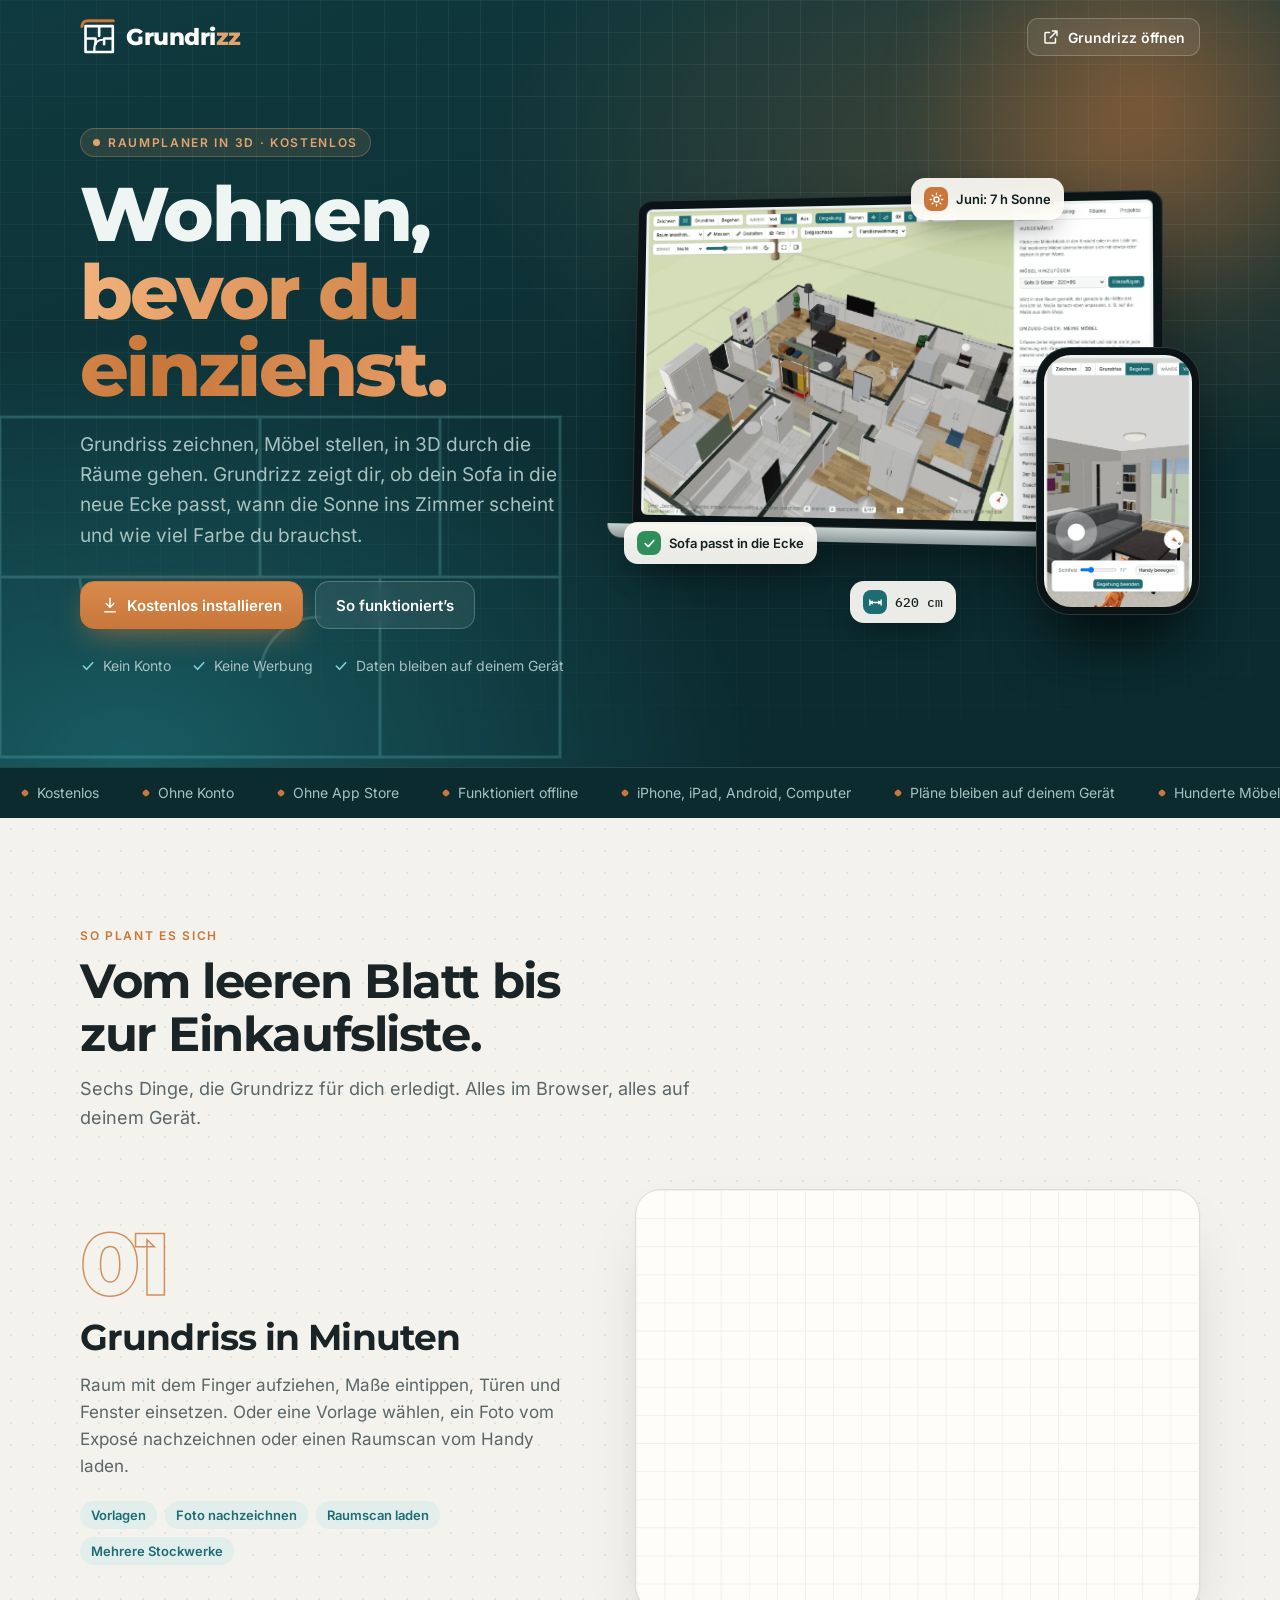
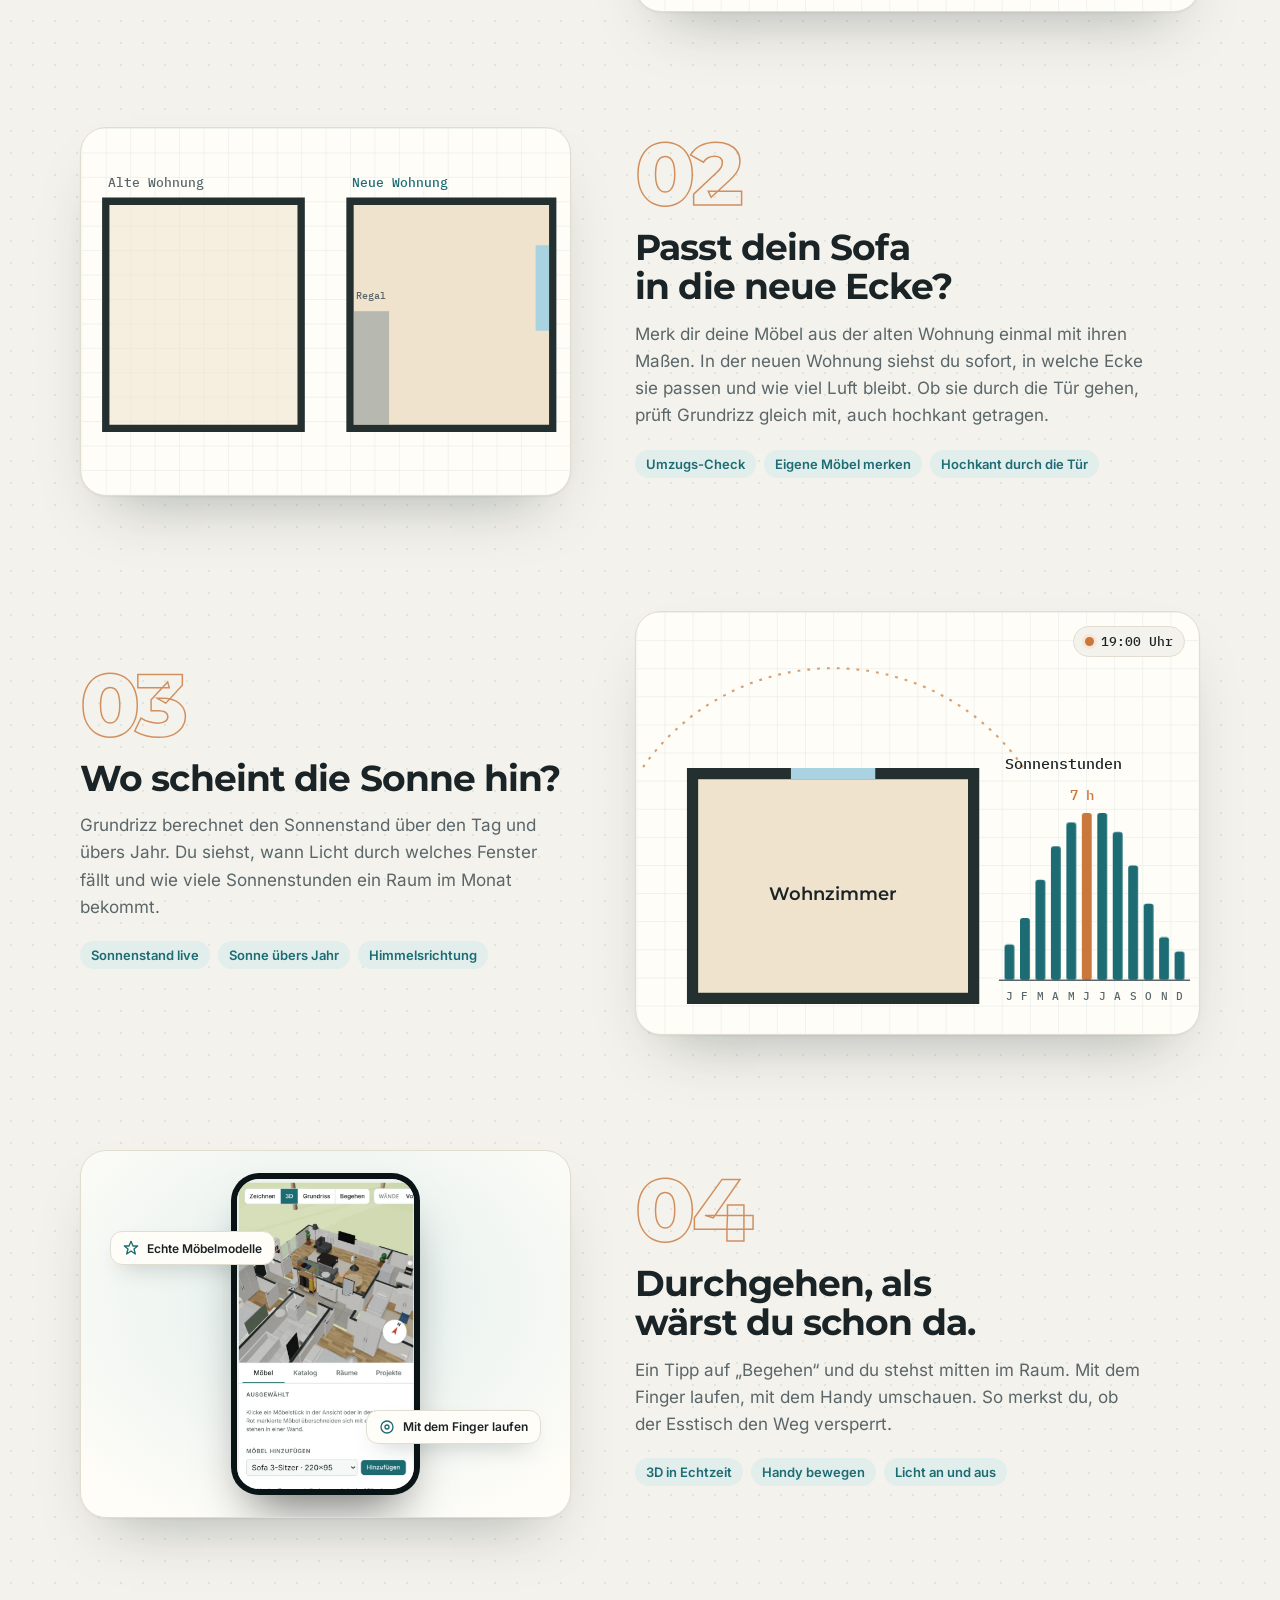
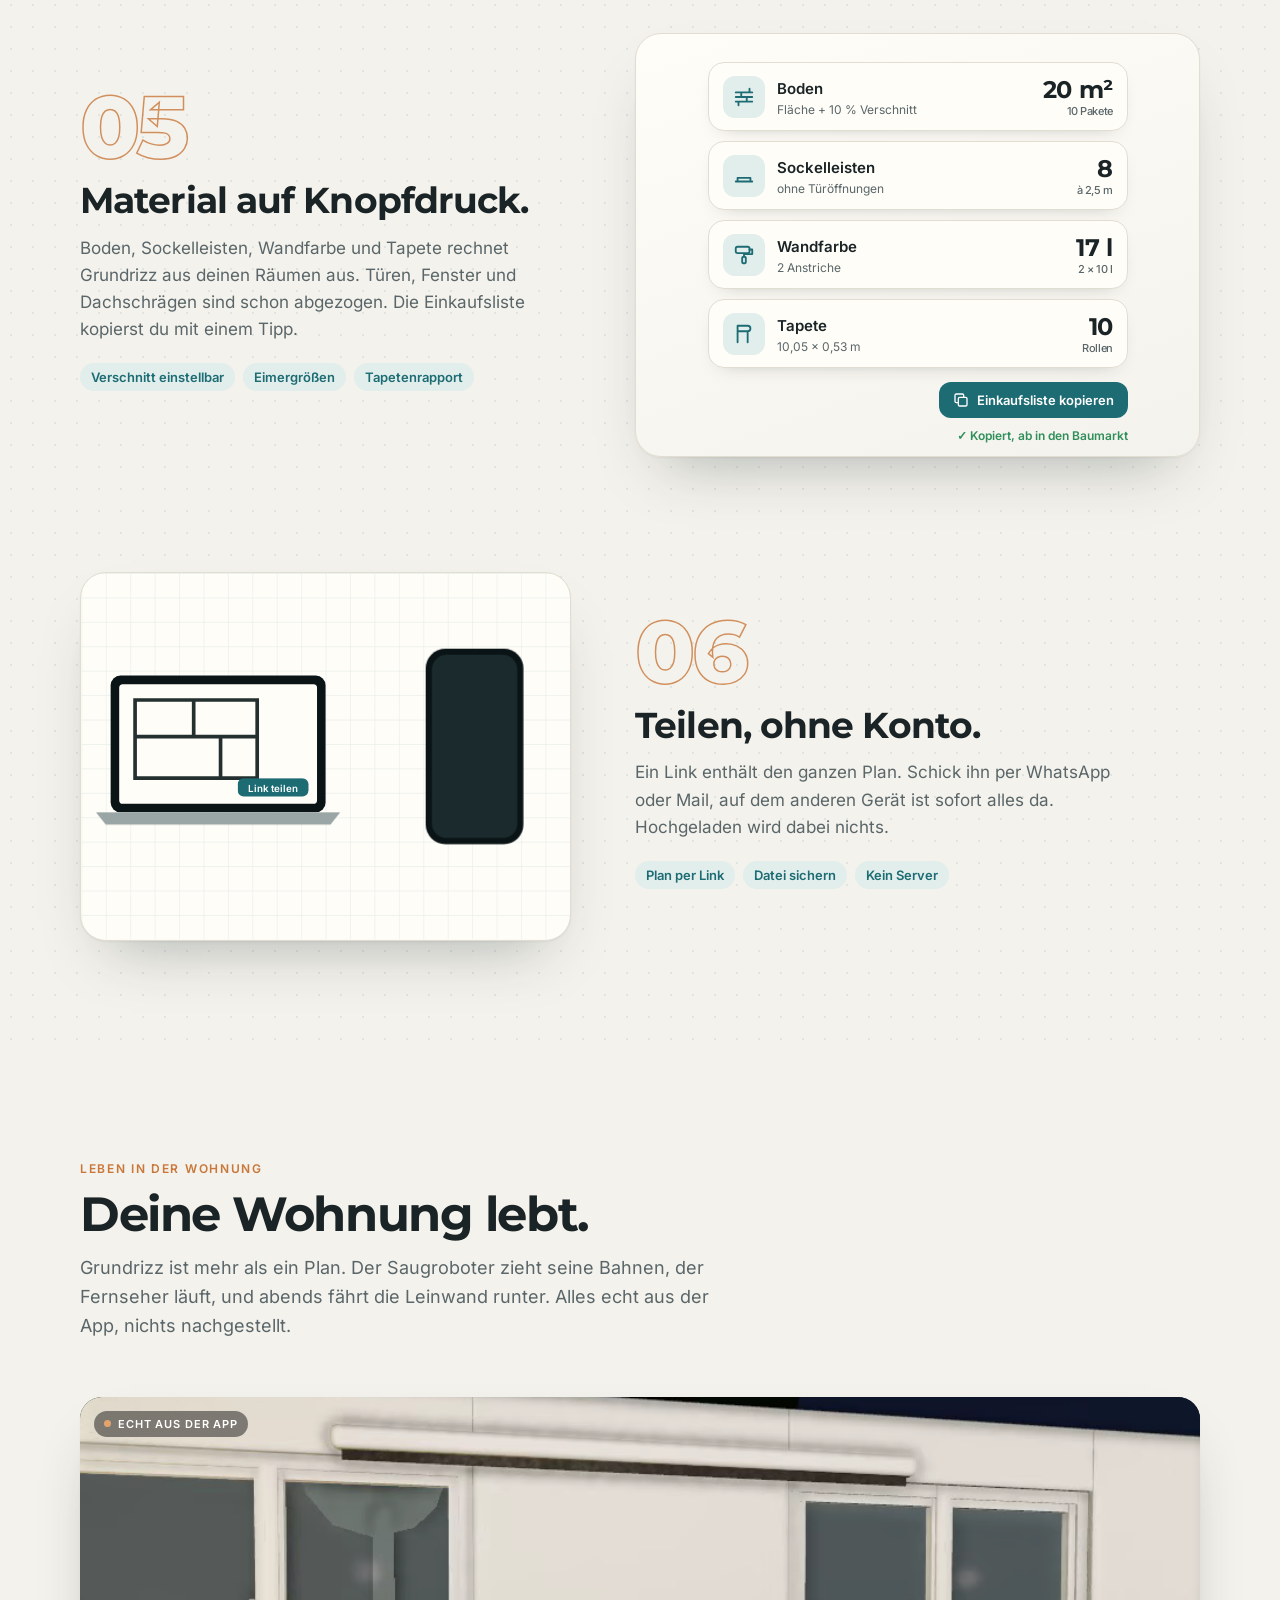
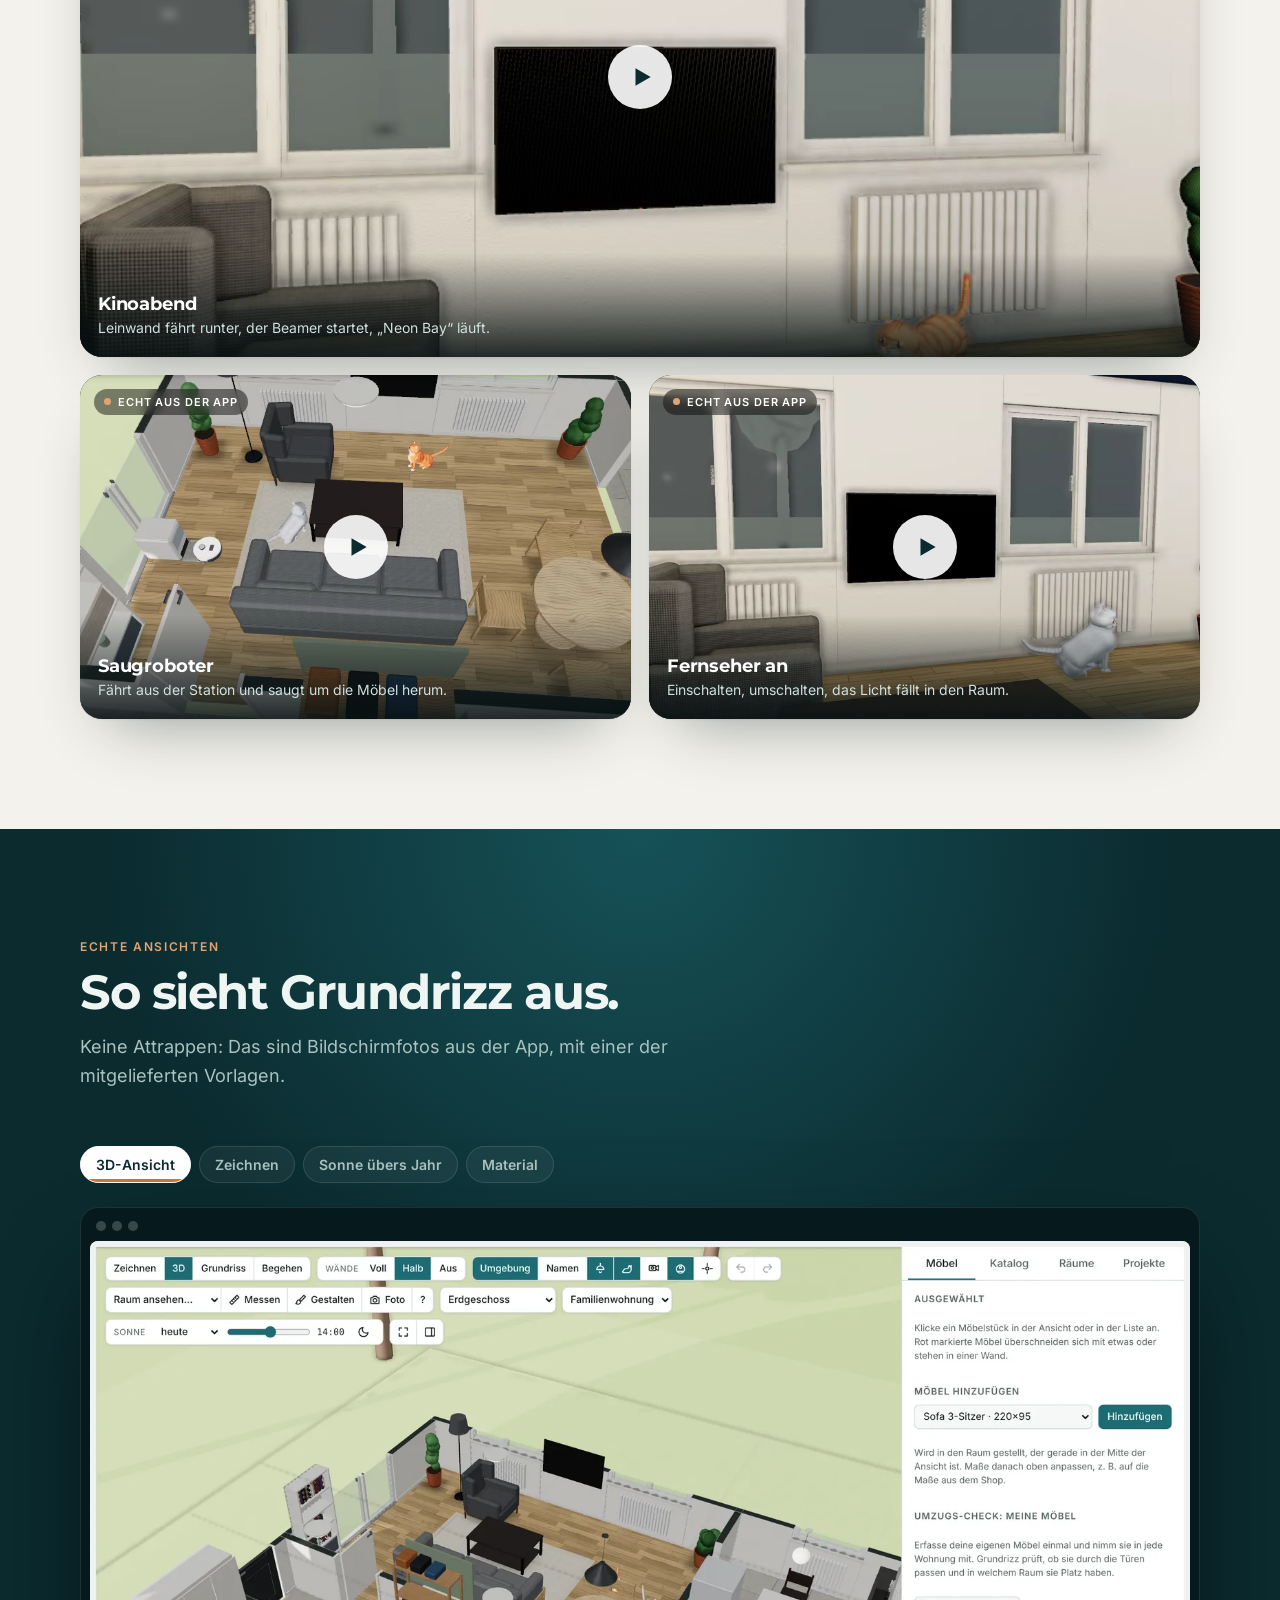
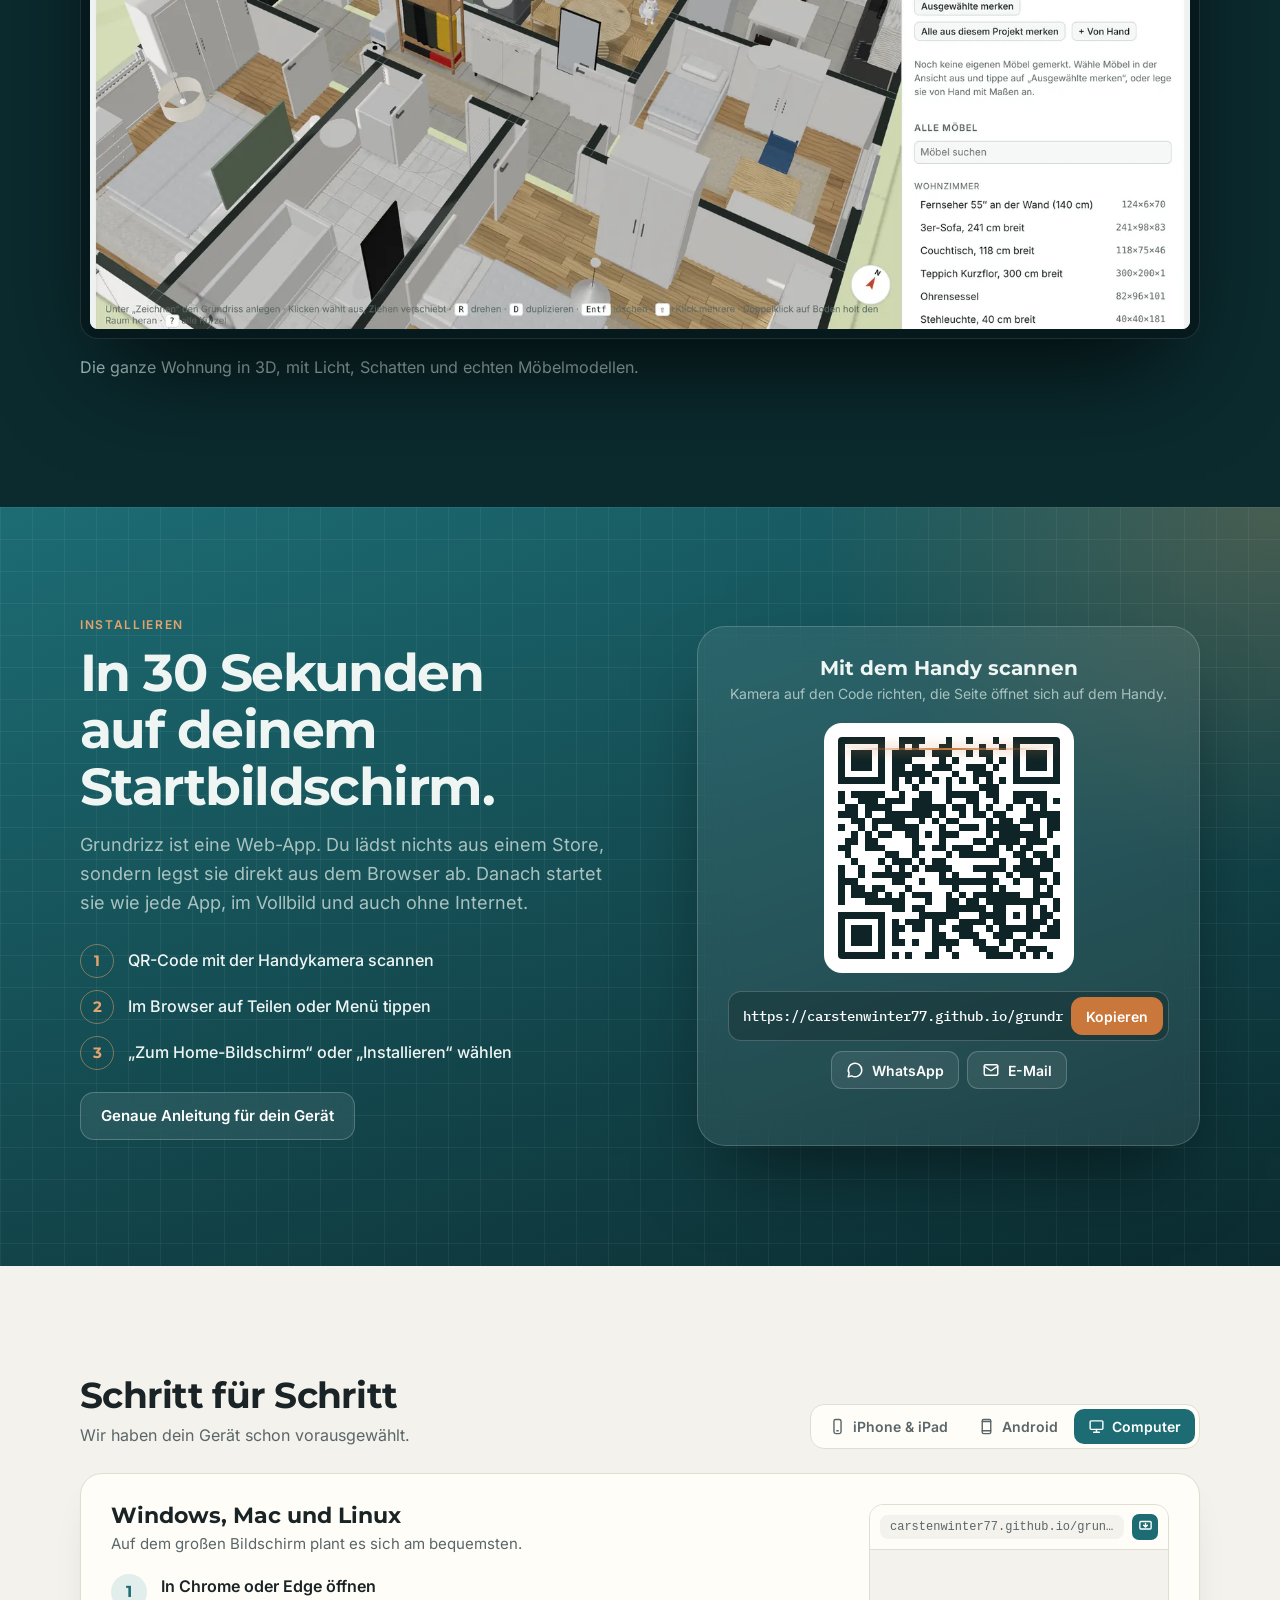
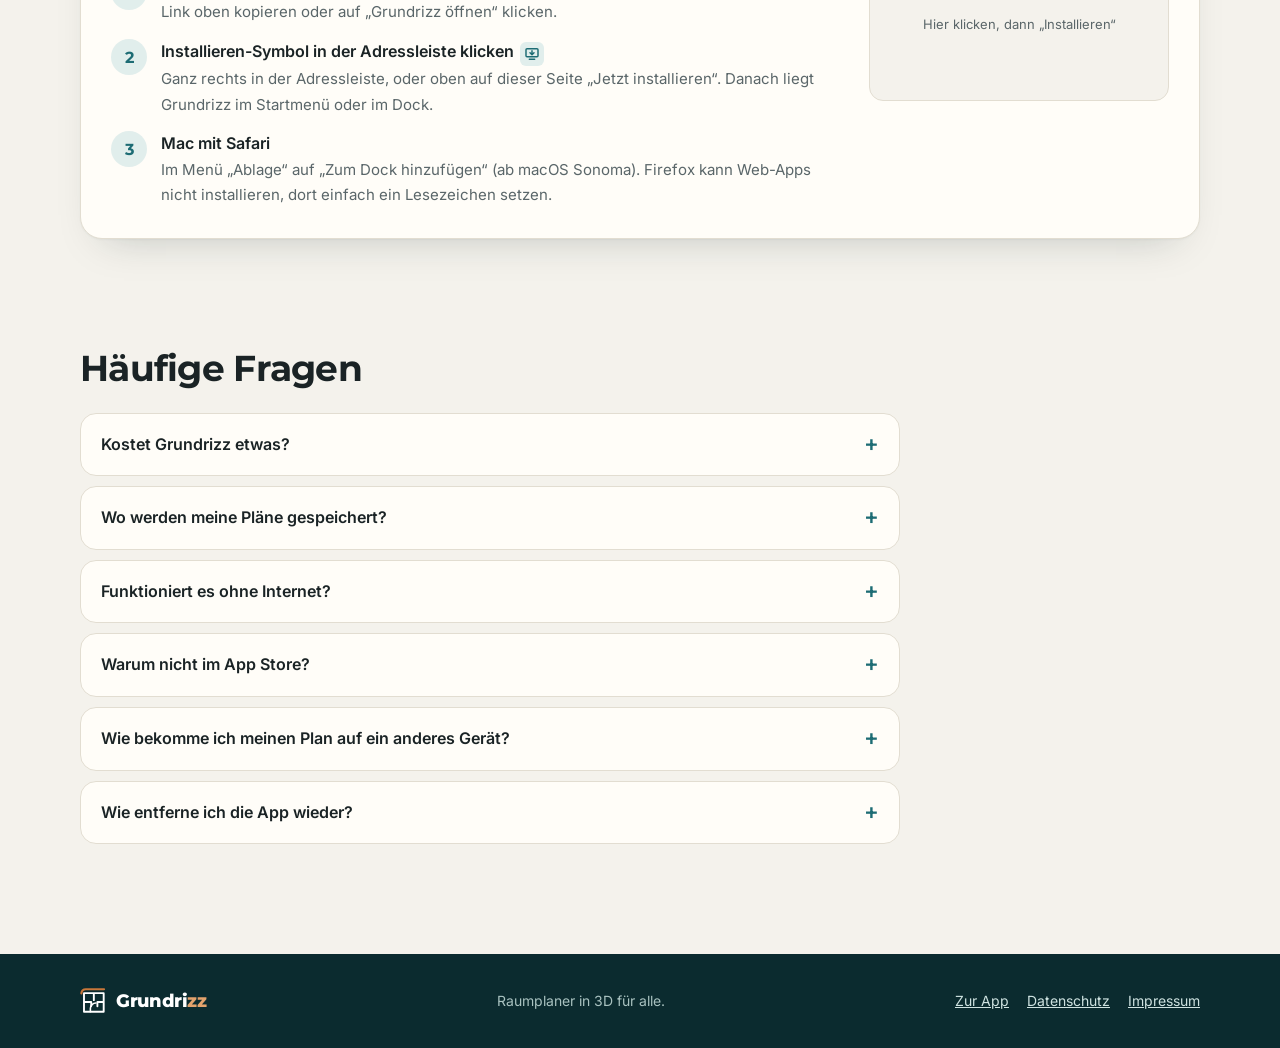
==== commit 05bb858c: "Installationsseite: neue Ecke statt Türbreite, Abschnitt Leben in der Wohnung mit echten Filmen aus " ====
--- a/installieren/index.html
+++ b/installieren/index.html
@@ -178,19 +178,23 @@
 @keyframes a1cur{0%{opacity:0;transform:translate(100px,96px)}6%,8%{opacity:1;transform:translate(60px,60px)}38%{opacity:1;transform:translate(340px,240px)}44%,100%{opacity:0;transform:translate(352px,252px)}}
 @keyframes a1ring{0%,7%{opacity:0;transform:scale(.3)}8%{opacity:.9}16%,100%{opacity:0;transform:scale(1.8)}}
 
-/* 2 Umzugs-Check (9 s) */
-.s2 .sofa{transform-box:fill-box;transform-origin:center;transform:translate(205px,0) rotate(90deg);animation:a2sofa 9s cubic-bezier(.5,0,.3,1) infinite both}
-.s2 .red{opacity:0;animation:a2red 9s infinite both}
+/* 2 Neue Ecke (9 s) */
+.s2 .sofa{transform-box:fill-box;transform-origin:center;transform:translate(214px,10px);animation:a2sofa 9s cubic-bezier(.55,0,.25,1) infinite both}
+.s2 .sel{opacity:0;animation:a2sel 9s infinite both}
 .s2 .grn{animation:a2grn 9s infinite both}
-.s2 .bb{opacity:0;animation:a2bb 9s ease-out infinite both}
+.s2 .ghost{animation:a2ghost 9s infinite both}
+.s2 .spot{animation:a2spot 9s infinite both}
+.s2 .dim2{animation:a2dim 9s ease-out infinite both}
 .s2 .bg{animation:a2bg 9s ease-out infinite both}
-.s2 .wid{opacity:0;animation:a2wid 9s infinite both}
-@keyframes a2sofa{0%{transform:translate(-70px,0) rotate(0);opacity:0}6%{opacity:1;transform:translate(-40px,0) rotate(0)}22%{transform:translate(84px,0) rotate(0)}24.5%{transform:translate(76px,0) rotate(0)}26.5%{transform:translate(84px,0) rotate(0)}29%{transform:translate(78px,0) rotate(0)}40%{transform:translate(48px,0) rotate(0)}52%{transform:translate(48px,0) rotate(90deg)}72%,93%{transform:translate(205px,0) rotate(90deg);opacity:1}100%{transform:translate(205px,0) rotate(90deg);opacity:0}}
-@keyframes a2red{0%,21%{opacity:0}23%,36%{opacity:.85}42%,100%{opacity:0}}
-@keyframes a2grn{0%,68%{opacity:0}73%,100%{opacity:.85}}
-@keyframes a2bb{0%,22%{opacity:0;transform:translateY(8px)}25%,37%{opacity:1;transform:none}42%,100%{opacity:0}}
-@keyframes a2bg{0%,70%{opacity:0;transform:translateY(8px)}75%,93%{opacity:1;transform:none}100%{opacity:0}}
-@keyframes a2wid{0%,20%{opacity:0}24%,37%{opacity:1}42%,100%{opacity:0}}
+.s2 .door2{animation:a2door 9s ease-out infinite both}
+@keyframes a2sofa{0%,6%{transform:none;opacity:0}10%,22%{transform:none;opacity:1}34%{transform:translate(106px,-24px) scale(1.07)}46%{transform:translate(214px,10px) scale(1.04)}50%,93%{transform:translate(214px,10px);opacity:1}100%{transform:translate(214px,10px);opacity:0}}
+@keyframes a2sel{0%,12%{opacity:0}15%,40%{opacity:1}46%,100%{opacity:0}}
+@keyframes a2grn{0%,49%{opacity:0}54%,93%{opacity:.8}100%{opacity:0}}
+@keyframes a2ghost{0%,22%{opacity:0}28%,93%{opacity:1}100%{opacity:0}}
+@keyframes a2spot{0%,18%{opacity:0}26%,46%{opacity:1}52%,100%{opacity:0}}
+@keyframes a2dim{0%,24%{opacity:0;transform:translateY(5px)}30%,93%{opacity:1;transform:none}100%{opacity:0}}
+@keyframes a2bg{0%,54%{opacity:0;transform:translateY(8px)}59%,93%{opacity:1;transform:none}100%{opacity:0}}
+@keyframes a2door{0%,64%{opacity:0;transform:translateY(8px)}69%,93%{opacity:1;transform:none}100%{opacity:0}}
 
 /* 3 Sonne (8 s) */
 .s3 .sun{transform-box:view-box;transform-origin:140px 205px;animation:a3sun 8s linear infinite both}
@@ -254,6 +258,24 @@
 @keyframes a6halo{0%,50%{opacity:0;transform:scale(.9)}53%{opacity:.8}66%,100%{opacity:0;transform:scale(1.35)}}
 @keyframes a6press{0%,6%{transform:none}9%{transform:scale(.9)}12%,100%{transform:none}}
 @keyframes a6ok{0%,58%{opacity:0;transform:translateY(8px)}64%,94%{opacity:1;transform:none}100%{opacity:0}}
+
+/* ---------- Leben in der Wohnung ---------- */
+.life{background:var(--bg)}
+.lgrid{display:grid;grid-template-columns:1fr 1fr;gap:18px}
+.lgrid>*{min-width:0}
+.vc{position:relative;border-radius:22px;overflow:hidden;background:#0b1416;box-shadow:0 1px 2px rgb(var(--shadow) / .05),0 30px 60px -30px rgb(var(--shadow) / .45);margin:0}
+.vc.big2{grid-column:span 2}
+.vc video{display:block;width:100%;height:100%;object-fit:cover;aspect-ratio:16/10}
+.vc.big2 video{aspect-ratio:16/8}
+.vc figcaption{position:absolute;left:0;right:0;bottom:0;padding:40px 18px 16px;background:linear-gradient(transparent,rgba(5,15,17,.85));color:#fff}
+.vc figcaption b{display:block;font:700 18px Montserrat,sans-serif;letter-spacing:-.01em}
+.vc figcaption span{font-size:14px;color:#cfe0de}
+.vc .live{position:absolute;left:14px;top:14px;display:flex;align-items:center;gap:7px;font:600 11px Inter,sans-serif;letter-spacing:.08em;text-transform:uppercase;color:#fff;background:rgba(0,0,0,.45);padding:6px 10px;border-radius:999px;-webkit-backdrop-filter:blur(6px);backdrop-filter:blur(6px)}
+.vc .live i{width:7px;height:7px;border-radius:50%;background:#e3a36d;animation:blink 1.4s infinite}
+.vc .pl{position:absolute;inset:0;margin:auto;width:64px;height:64px;border-radius:50%;border:0;background:rgba(255,255,255,.9);color:#0b2b2f;cursor:pointer;display:none;place-items:center}
+.vc .pl svg{width:26px;height:26px;margin-left:4px}
+.vc.paused .pl{display:grid}
+@media (max-width:900px){.lgrid{grid-template-columns:1fr}.vc.big2{grid-column:auto}.vc.big2 video{aspect-ratio:16/10}}
 
 /* ---------- Galerie ---------- */
 .gal{background:var(--d1);color:var(--dink);position:relative;overflow:hidden;isolation:isolate}
@@ -394,7 +416,7 @@
       <div>
         <div class="eyebrow"><i></i>Raumplaner in 3D · kostenlos</div>
         <h1>Wohnen, <em>bevor du einziehst.</em></h1>
-        <p class="lead">Grundriss zeichnen, Möbel stellen, in 3D durch die Räume gehen. Grundrizz zeigt dir, ob das Sofa durch die Tür passt, wann die Sonne ins Zimmer scheint und wie viel Farbe du brauchst.</p>
+        <p class="lead">Grundriss zeichnen, Möbel stellen, in 3D durch die Räume gehen. Grundrizz zeigt dir, ob dein Sofa in die neue Ecke passt, wann die Sonne ins Zimmer scheint und wie viel Farbe du brauchst.</p>
         <div class="cta">
           <button class="btn copper" id="instBtn" hidden><svg viewBox="0 0 24 24" fill="none" stroke="currentColor" stroke-width="2" stroke-linecap="round" stroke-linejoin="round"><path d="M12 3v12M7 10l5 5 5-5M5 21h14"/></svg>Jetzt installieren</button>
           <a class="btn copper" id="howBtn" href="#installieren"><svg viewBox="0 0 24 24" fill="none" stroke="currentColor" stroke-width="2" stroke-linecap="round" stroke-linejoin="round"><path d="M12 3v12M7 10l5 5 5-5M5 21h14"/></svg>Kostenlos installieren</a>
@@ -408,7 +430,7 @@
       <div class="devices" aria-label="Grundrizz auf Laptop und Handy" role="img">
         <div class="laptop"><div class="scr"><img src="img/3d.webp" alt="" width="1600" height="1000"></div><div class="base"></div></div>
         <div class="hphone"><img src="img/walk.webp" alt="" width="640" height="1090"></div>
-        <div class="badge b1"><span class="d"><svg viewBox="0 0 24 24" fill="none" stroke="currentColor" stroke-width="2.4" stroke-linecap="round" stroke-linejoin="round"><path d="M5 12l5 5 9-10"/></svg></span>Sofa passt durch die Tür</div>
+        <div class="badge b1"><span class="d"><svg viewBox="0 0 24 24" fill="none" stroke="currentColor" stroke-width="2.4" stroke-linecap="round" stroke-linejoin="round"><path d="M5 12l5 5 9-10"/></svg></span>Sofa passt in die Ecke</div>
         <div class="badge b2"><span class="d"><svg viewBox="0 0 24 24" fill="none" stroke="currentColor" stroke-width="2.2" stroke-linecap="round"><circle cx="12" cy="12" r="4"/><path d="M12 2v2M12 20v2M2 12h2M20 12h2M5 5l1.5 1.5M17.5 17.5 19 19M5 19l1.5-1.5M17.5 6.5 19 5"/></svg></span>Juni: 7 h Sonne</div>
         <div class="badge b3"><span class="d"><svg viewBox="0 0 24 24" fill="none" stroke="currentColor" stroke-width="2.2" stroke-linecap="round" stroke-linejoin="round"><path d="M3 8v8M21 8v8M3 12h18M7 10l-4 2 4 2M17 10l4 2-4 2"/></svg></span><span>620 cm</span></div>
       </div>
@@ -449,28 +471,31 @@
   </article>
 
   <article class="scene s2">
-    <div class="txt rv"><div class="num">02</div><h3>Passt das Sofa durch die Tür?</h3><p>Erfasse deine eigenen Möbel einmal. Der Umzugs-Check prüft, ob sie durch die Türen der neuen Wohnung passen und wo sie Platz haben. Bevor der Umzugswagen kommt.</p>
-      <ul class="chips"><li>Umzugs-Check</li><li>Eigene Möbel merken</li><li>Hunderte Möbel im Katalog</li></ul></div>
-    <div class="stage rv" role="img" aria-label="Ein Sofa bleibt quer an der Tür hängen, wird gedreht und passt längs hindurch.">
+    <div class="txt rv"><div class="num">02</div><h3>Passt dein Sofa in die neue Ecke?</h3><p>Merk dir deine Möbel aus der alten Wohnung einmal mit ihren Maßen. In der neuen Wohnung siehst du sofort, in welche Ecke sie passen und wie viel Luft bleibt. Ob sie durch die Tür gehen, prüft Grundrizz gleich mit, auch hochkant getragen.</p>
+      <ul class="chips"><li>Umzugs-Check</li><li>Eigene Möbel merken</li><li>Hochkant durch die Tür</li></ul></div>
+    <div class="stage rv" role="img" aria-label="Das Sofa aus der alten Wohnung wandert in die Ecke der neuen Wohnung und passt mit 15 Zentimetern Luft.">
       <svg viewBox="0 0 400 300">
         <defs><pattern id="g2" width="20" height="20" patternUnits="userSpaceOnUse"><path class="gl" d="M20 0H0V20"/></pattern></defs>
         <rect width="400" height="300" fill="url(#g2)"/>
-        <rect class="fl" x="234" y="20" width="166" height="260" style="opacity:.6"/>
-        <path class="w" d="M230 20V116M230 184V280" stroke-width="8"/>
-        <path d="M234 116A68 68 0 0 1 302 184" fill="none" style="stroke:var(--muted)" stroke-width="1.5" stroke-dasharray="3 3"/>
-        <text class="tm" x="22" y="278">Flur</text><text class="tm" x="388" y="278" text-anchor="end">Wohnzimmer</text>
-        <g><rect class="pf" x="240" y="90" width="72" height="20" rx="5" style="stroke:var(--line)"/><text class="tm" x="276" y="104" text-anchor="middle">Tür 90 cm</text></g>
+        <text class="tm" x="22" y="48">Alte Wohnung</text><text class="tm" x="222" y="48" style="fill:var(--accent)">Neue Wohnung</text>
+        <rect class="fl" x="20" y="60" width="160" height="186" style="opacity:.55"/><path class="w" d="M20 60H180V246H20Z" stroke-width="6"/>
+        <rect class="fl" x="220" y="60" width="166" height="186"/><path class="w" d="M220 60H386V246H220Z" stroke-width="6"/>
+        <rect x="223" y="150" width="29" height="93" style="fill:var(--sofa);opacity:.55"/><text class="tm" x="237" y="140" text-anchor="middle" style="font-size:8px">Regal</text>
+        <rect x="372" y="96" width="11" height="70" class="gls"/>
+        <rect class="spot" x="254" y="186" width="129" height="58" rx="3" fill="none" style="stroke:var(--accent)" stroke-width="2" stroke-dasharray="5 4"/>
+        <g class="dim2"><path class="dl" d="M254 176V184M383 176V184M254 180H383"/><rect class="pf" x="294" y="171" width="48" height="17" rx="4"/><text class="tm" x="318" y="183" text-anchor="middle">215 cm</text></g>
+        <rect class="ghost" x="40" y="180" width="120" height="48" rx="7" fill="none" style="stroke:var(--muted)" stroke-width="1.5" stroke-dasharray="4 4"/>
         <g class="sofa">
-          <rect x="80" y="75" width="60" height="150" rx="8" style="fill:var(--sofa)"/>
-          <rect x="80" y="75" width="16" height="150" rx="6" style="fill:rgba(0,0,0,.18)"/>
-          <path d="M100 125H140M100 175H140" stroke="rgba(255,255,255,.35)" stroke-width="2"/>
-          <rect class="red bad-f" x="80" y="75" width="60" height="150" rx="8"/>
-          <rect class="grn ok-f" x="80" y="75" width="60" height="150" rx="8"/>
-          <text x="118" y="150" text-anchor="middle" transform="rotate(-90 118 150)" style="font:600 11px Inter,sans-serif;fill:#fff">Sofa 200 × 80</text>
+          <rect x="40" y="180" width="120" height="48" rx="7" style="fill:var(--sofa)"/>
+          <rect x="40" y="214" width="120" height="14" rx="5" style="fill:rgba(0,0,0,.18)"/>
+          <path d="M80 182V212M120 182V212" stroke="rgba(255,255,255,.35)" stroke-width="2"/>
+          <rect class="grn ok-f" x="40" y="180" width="120" height="48" rx="7"/>
+          <rect class="sel" x="36" y="176" width="128" height="56" rx="10" fill="none" style="stroke:var(--warm)" stroke-width="2.5"/>
+          <text x="100" y="202" text-anchor="middle" style="font:600 11px Inter,sans-serif;fill:#fff">Mein Sofa</text>
+          <text x="100" y="216" text-anchor="middle" style="font:500 9px 'IBM Plex Mono',monospace;fill:rgba(255,255,255,.85)">200 × 80</text>
         </g>
-        <g class="wid"><path d="M150 75V225M144 75H156M144 225H156" style="stroke:var(--bad)" stroke-width="2"/></g>
-        <g class="bdg bb"><rect class="bad-f" x="16" y="16" width="188" height="28"/><text x="110" y="35" text-anchor="middle">Quer: 200 cm, zu breit</text></g>
-        <g class="bdg bg"><rect class="ok-f" x="16" y="16" width="200" height="28"/><text x="116" y="35" text-anchor="middle">✓ Längs: 80 cm, passt!</text></g>
+        <g class="bdg bg"><rect class="ok-f" x="222" y="6" width="164" height="26"/><text x="304" y="24" text-anchor="middle">✓ Passt, 15 cm Luft</text></g>
+        <g class="door2"><rect class="pf" x="20" y="258" width="250" height="28" rx="14" style="stroke:var(--line)"/><text x="145" y="276" text-anchor="middle" style="font:500 11px Inter,sans-serif;fill:var(--ink)">Und die Tür? Hochkant getragen: <tspan style="fill:var(--ok);font-weight:600">passt ✓</tspan></text></g>
       </svg>
     </div>
   </article>
@@ -546,6 +571,15 @@
       </svg>
     </div>
   </article>
+  </div>
+</div></section>
+
+<section class="life" id="leben"><div class="wrap">
+  <div class="sh rv"><div class="kick">Leben in der Wohnung</div><h2>Deine Wohnung lebt.</h2><p>Grundrizz ist mehr als ein Plan. Der Saugroboter zieht seine Bahnen, der Fernseher läuft, und abends fährt die Leinwand runter. Alles echt aus der App, nichts nachgestellt.</p></div>
+  <div class="lgrid">
+    <figure class="vc big2 rv"><video muted loop playsinline preload="metadata" poster="vid/cine.jpg" aria-label="Kinomodus: Leinwand fährt herunter und ein Film läuft"><source src="vid/cine.webm" type="video/webm"><source src="vid/cine.mp4" type="video/mp4"></video><span class="live"><i></i>Echt aus der App</span><button class="pl" type="button" aria-label="Abspielen"><svg viewBox="0 0 24 24" fill="currentColor"><path d="M6 4l14 8-14 8z"/></svg></button><figcaption><b>Kinoabend</b><span>Leinwand fährt runter, der Beamer startet, „Neon Bay“ läuft.</span></figcaption></figure>
+    <figure class="vc  rv"><video muted loop playsinline preload="metadata" poster="vid/bot.jpg" aria-label="Saugroboter fährt durchs Wohnzimmer"><source src="vid/bot.webm" type="video/webm"><source src="vid/bot.mp4" type="video/mp4"></video><span class="live"><i></i>Echt aus der App</span><button class="pl" type="button" aria-label="Abspielen"><svg viewBox="0 0 24 24" fill="currentColor"><path d="M6 4l14 8-14 8z"/></svg></button><figcaption><b>Saugroboter</b><span>Fährt aus der Station und saugt um die Möbel herum.</span></figcaption></figure>
+    <figure class="vc  rv"><video muted loop playsinline preload="metadata" poster="vid/tv.jpg" aria-label="Fernseher wird eingeschaltet und schaltet um"><source src="vid/tv.webm" type="video/webm"><source src="vid/tv.mp4" type="video/mp4"></video><span class="live"><i></i>Echt aus der App</span><button class="pl" type="button" aria-label="Abspielen"><svg viewBox="0 0 24 24" fill="currentColor"><path d="M6 4l14 8-14 8z"/></svg></button><figcaption><b>Fernseher an</b><span>Einschalten, umschalten, das Licht fällt in den Raum.</span></figcaption></figure>
   </div>
 </div></section>
 
@@ -672,6 +706,12 @@
     var so=new IntersectionObserver(function(es){ es.forEach(function(e){ e.target.classList.toggle('on',e.isIntersecting); }); },{threshold:.35});
     document.querySelectorAll('.scene').forEach(function(el){ so.observe(el); });
   } else { document.querySelectorAll('.rv').forEach(function(el){ el.classList.add('in'); }); document.querySelectorAll('.scene').forEach(function(el){ el.classList.add('on'); }); }
+  // Filme nur abspielen, wenn sichtbar
+  document.querySelectorAll('.vc').forEach(function(f){ var v=f.querySelector('video'), b=f.querySelector('.pl'), user=false;
+    function st(){ f.classList.toggle('paused',v.paused); } v.addEventListener('play',st); v.addEventListener('pause',st);
+    b.addEventListener('click',function(){ user=true; v.play().catch(function(){}); });
+    if(rm || !('IntersectionObserver' in window)){ f.classList.add('paused'); return; }
+    new IntersectionObserver(function(es){ if(es[0].isIntersecting){ v.play().then(st).catch(function(){ f.classList.add('paused'); }); } else if(!v.paused) v.pause(); },{threshold:.4}).observe(f); });
   // Galerie
   var gal=document.querySelector('.gal'), bs=[].slice.call(gal.querySelectorAll('.gtabs button')), im=[].slice.call(gal.querySelectorAll('.vw img')), cap=document.getElementById('gcap'), cur=0, tm=null, vis=false;
   var caps=['Die ganze Wohnung in 3D, mit Licht, Schatten und echten Möbelmodellen.','Zeichnen mit Maßen in Zentimetern. Flächen rechnet Grundrizz selbst aus.','Sonnenstunden je Monat für jeden Raum, aus Fenstern und Himmelsrichtung.','Material für die ausgewählten Räume, mit Einkaufsliste zum Kopieren.'];
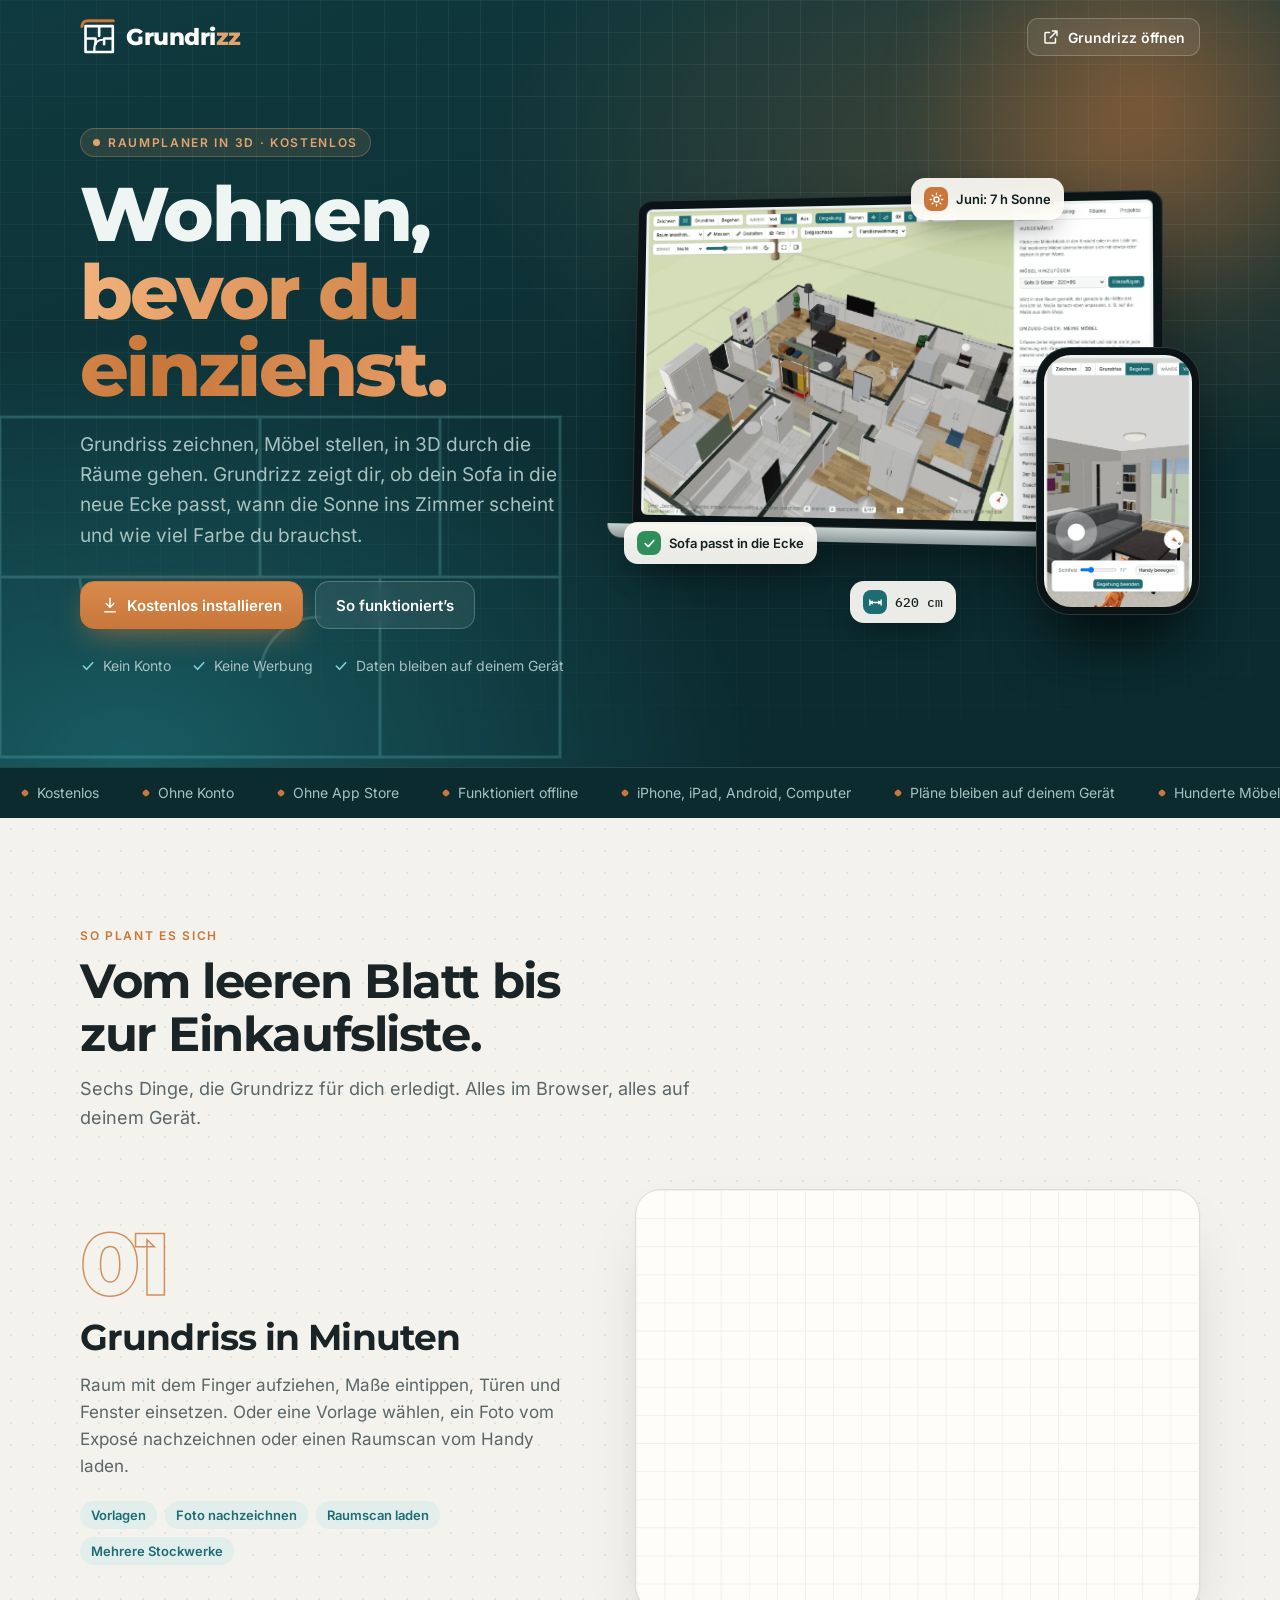
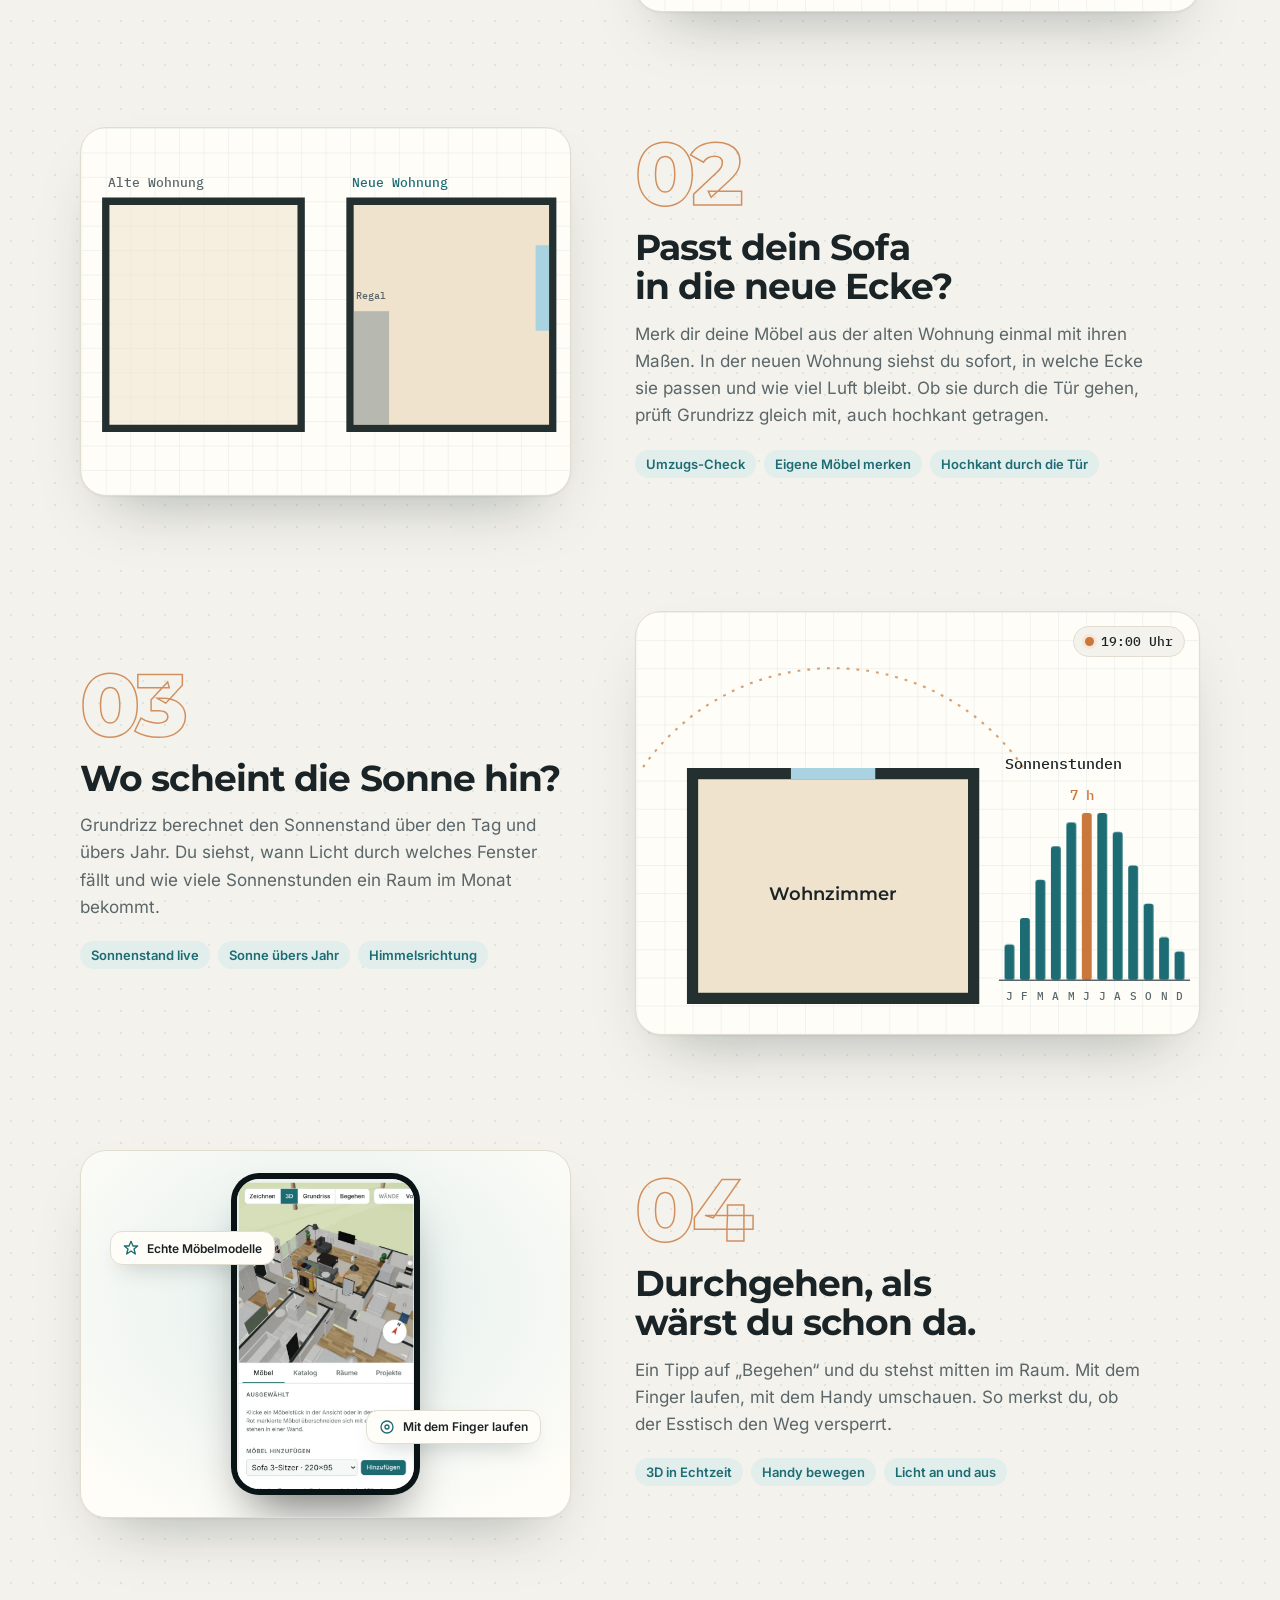
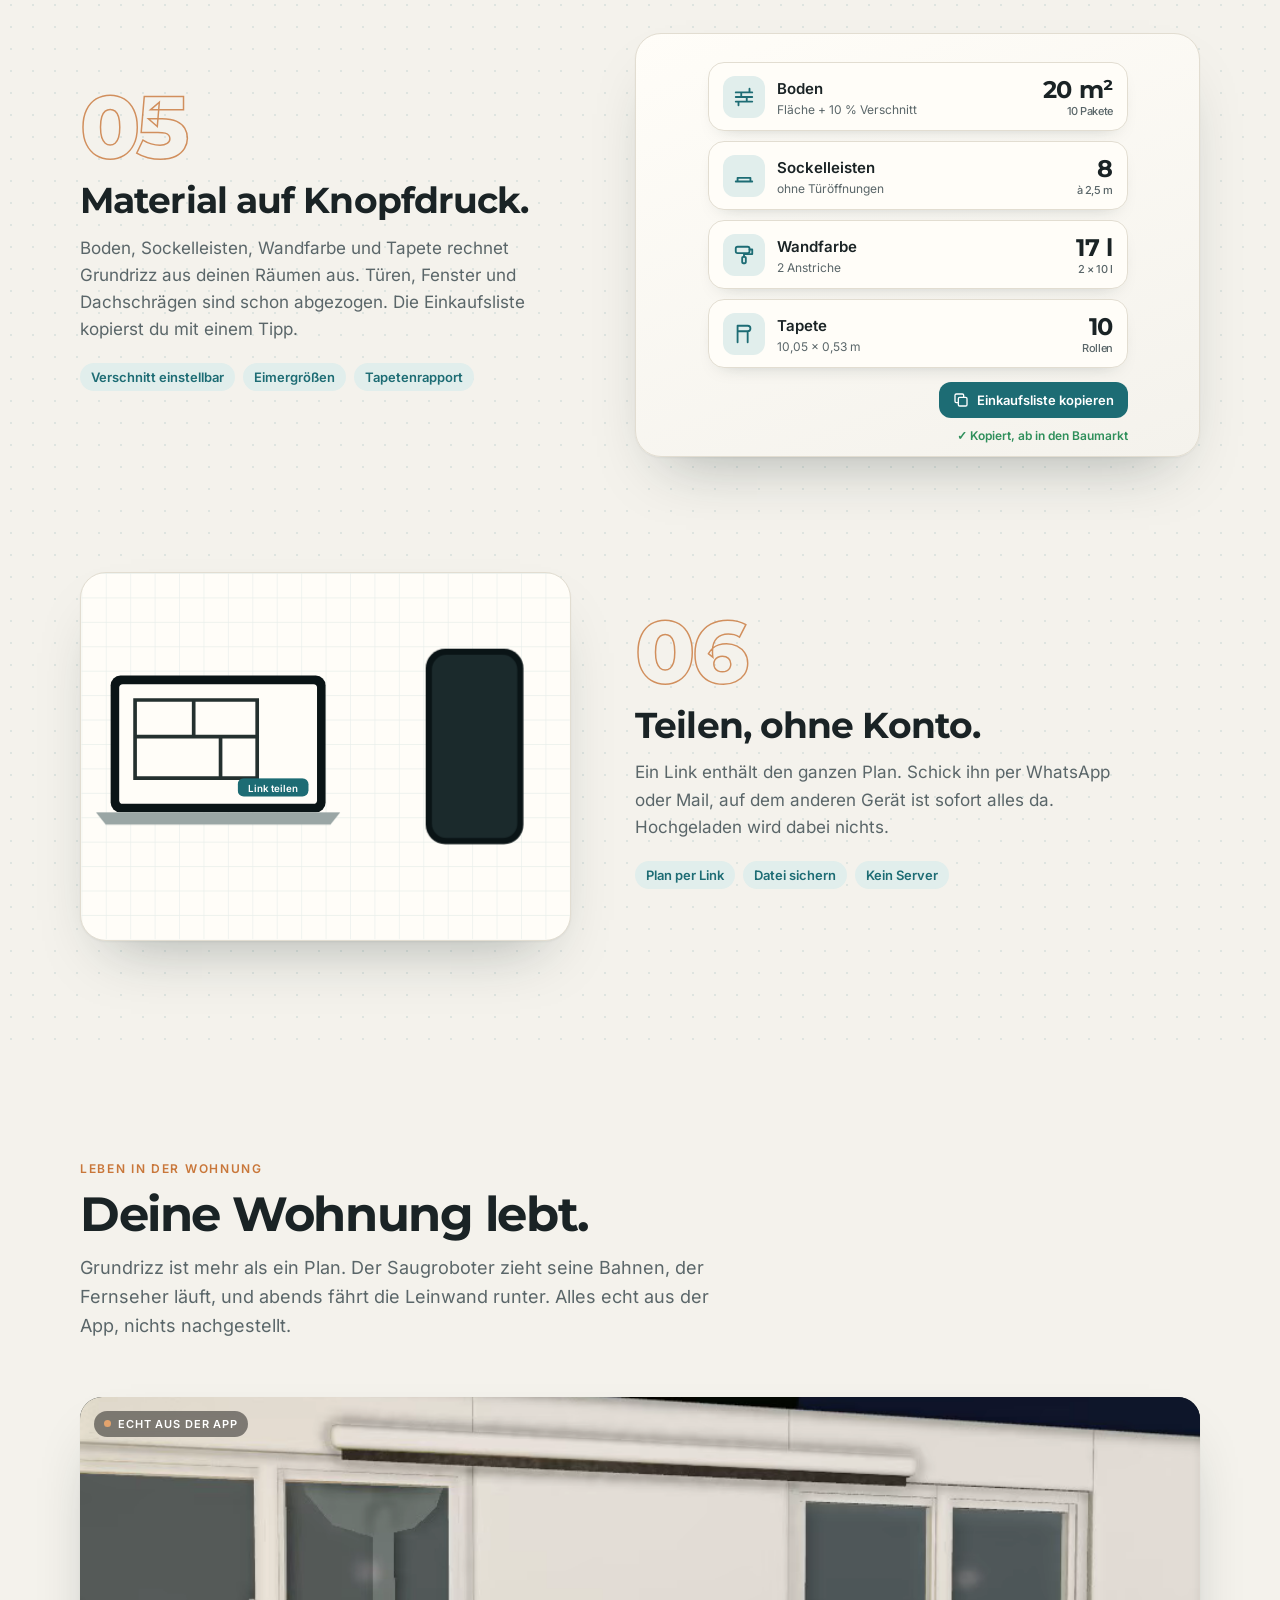
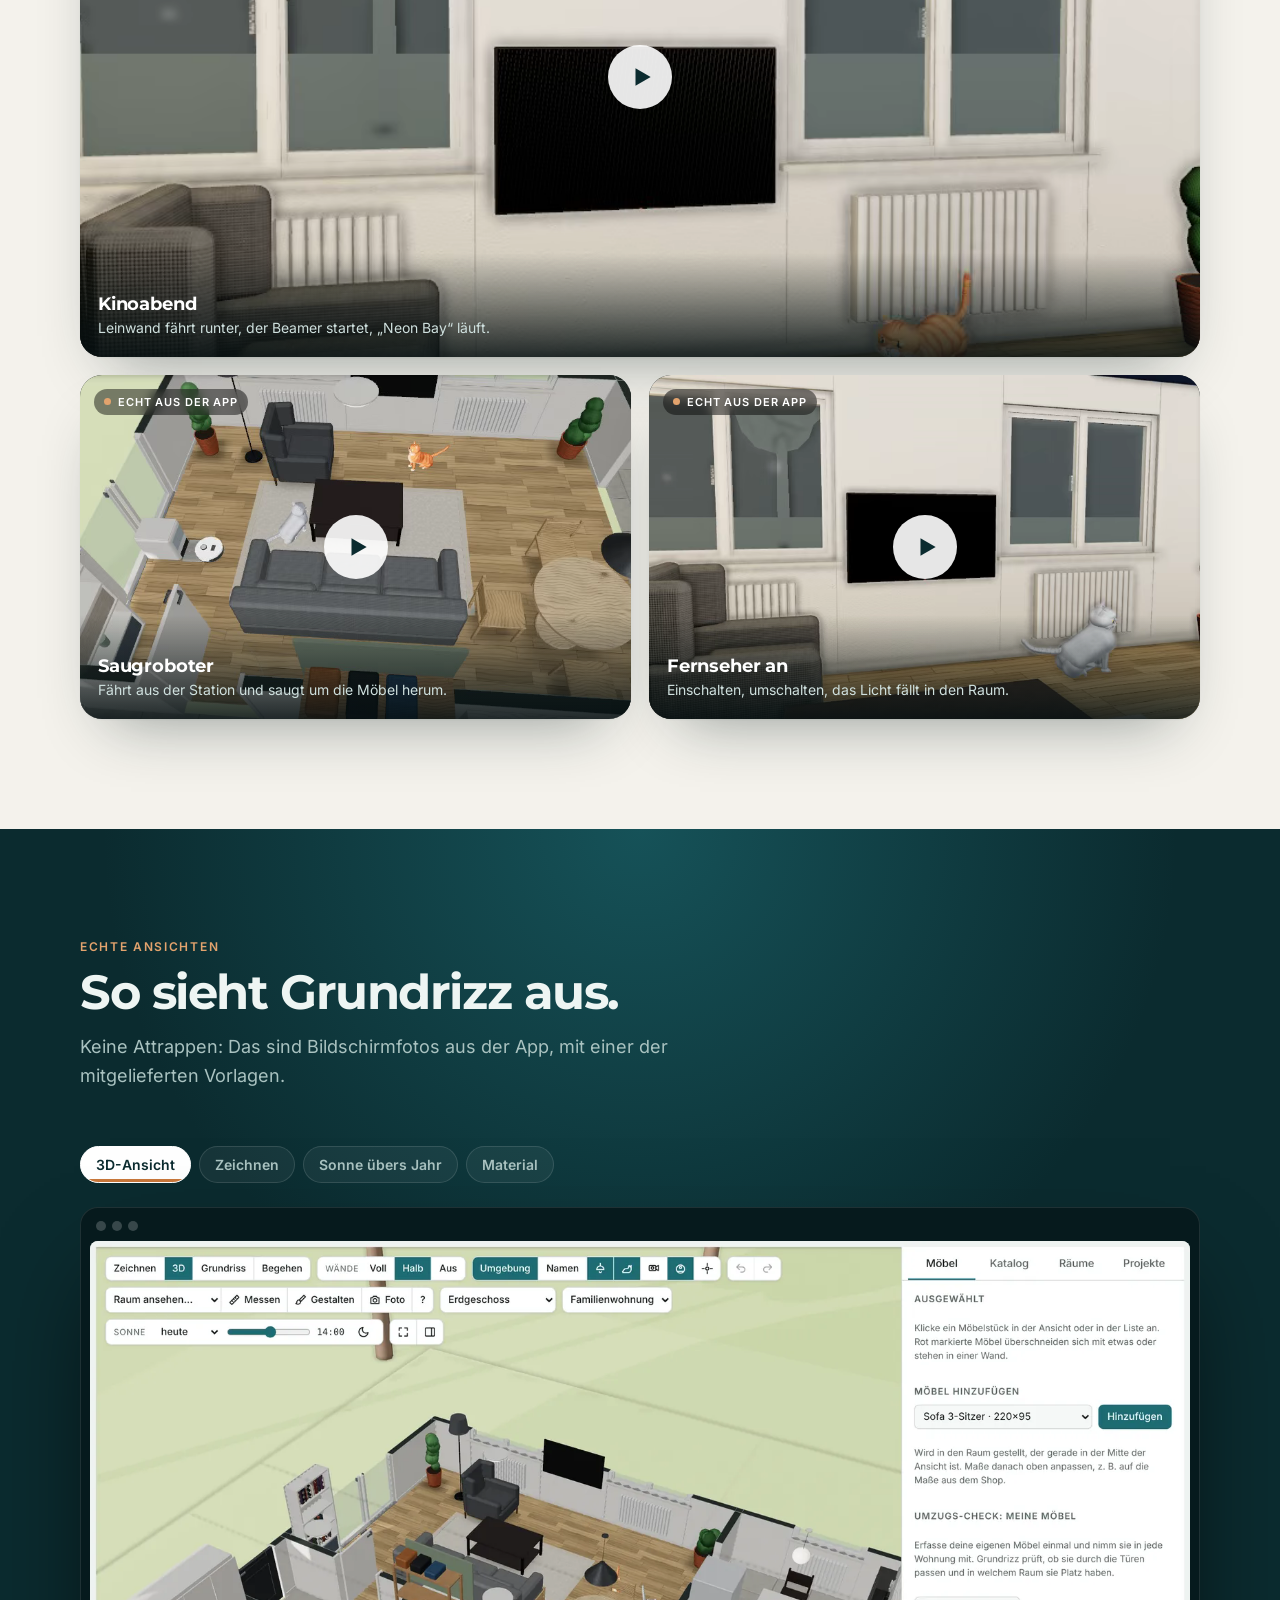
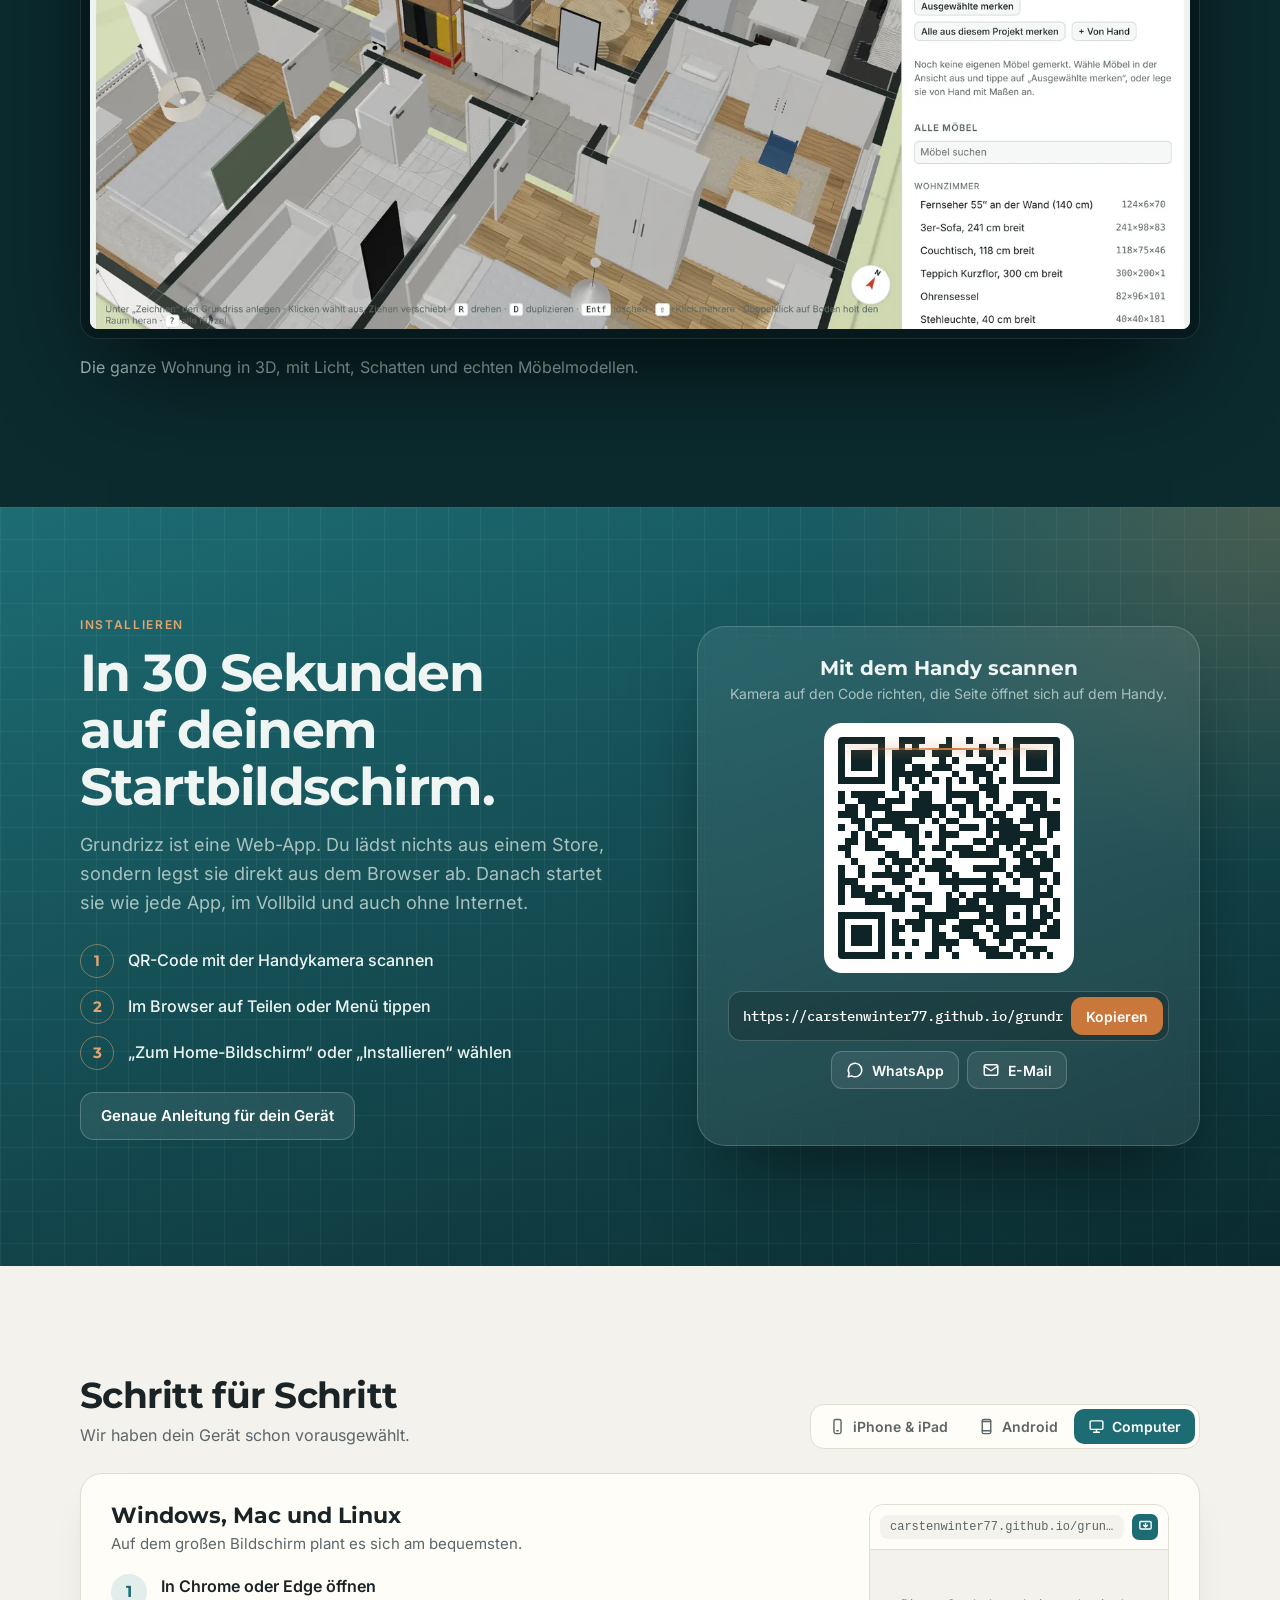
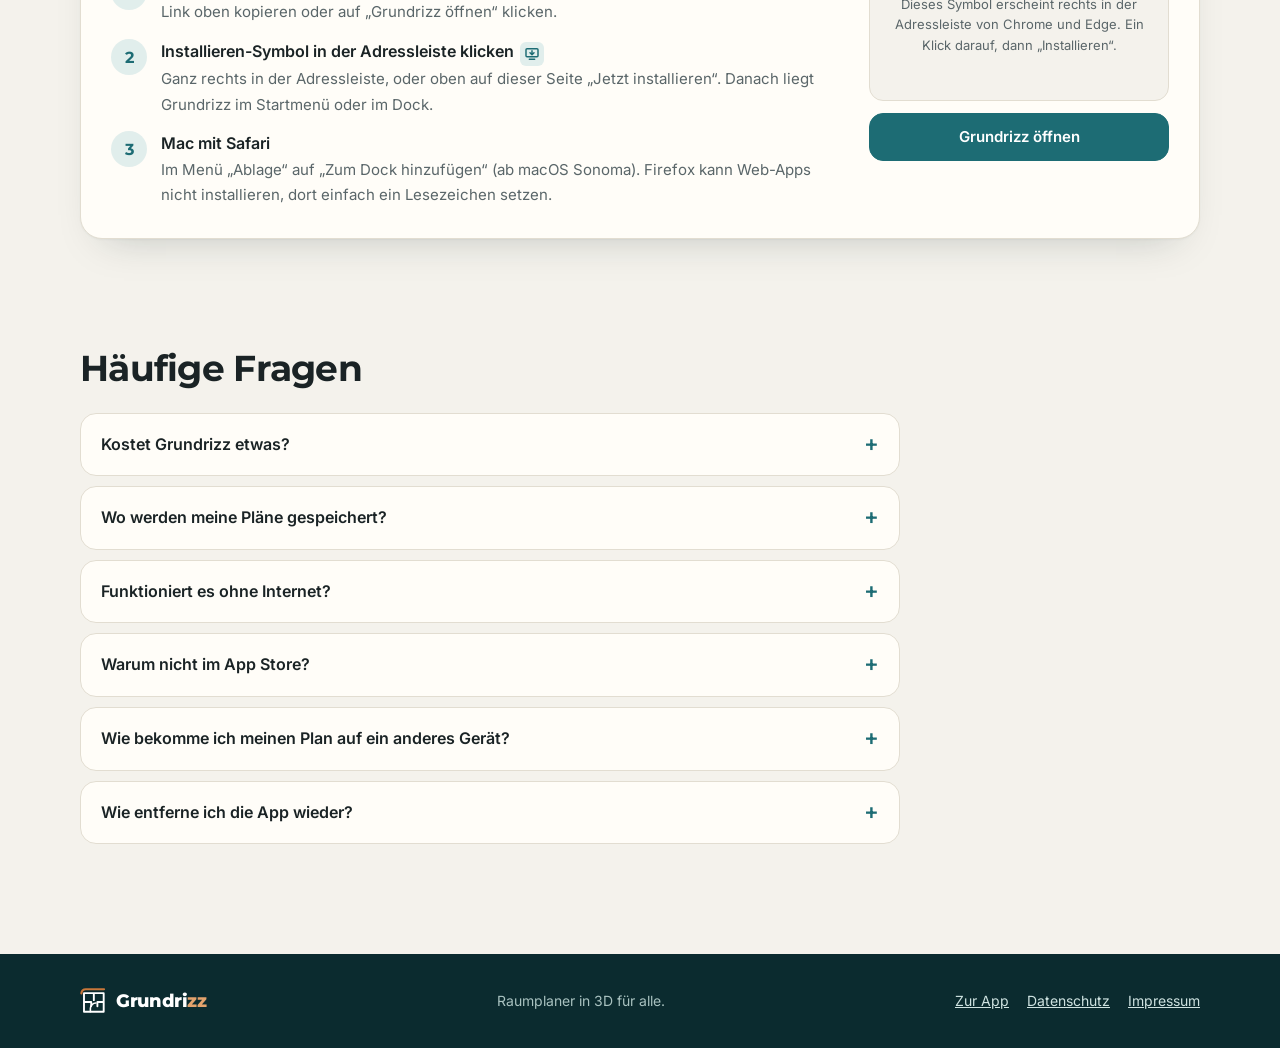
==== commit cd75cd8c: "Installationsseite: Computer-Anleitung mit echtem Installieren-Knopf statt Bildfläche Co-Authored-By" ====
--- a/installieren/index.html
+++ b/installieren/index.html
@@ -358,6 +358,7 @@
 .desk .url{flex:1;min-width:0;border-radius:8px;background:var(--bg);padding:5px 10px;font:12px ui-monospace,monospace;color:var(--muted);white-space:nowrap;overflow:hidden;text-overflow:ellipsis}
 .desk .inst{display:grid;place-items:center;width:26px;height:26px;border-radius:7px;background:var(--accent);color:var(--accent-ink)}
 .desk .inst svg{width:15px;height:15px}
+.dact{display:grid;gap:8px}.dact .btn{width:100%}.desk .inst{animation:ping2 2s infinite}@keyframes ping2{0%{box-shadow:0 0 0 0 rgba(29,108,116,.55)}70%,100%{box-shadow:0 0 0 9px rgba(29,108,116,0)}}
 .desk .body{height:150px;display:grid;place-items:center;color:var(--muted);font-size:13px;padding:12px;text-align:center}
 .faq{display:grid;gap:10px;max-width:820px}
 .faq details{background:var(--paper);border:1px solid var(--line);border-radius:16px;transition:box-shadow .2s}
@@ -655,7 +656,7 @@
         <li><div><b>Installieren-Symbol in der Adressleiste klicken <i class="ico"><svg viewBox="0 0 24 24" fill="none" stroke="currentColor" stroke-width="2.2" stroke-linecap="round" stroke-linejoin="round"><rect x="3" y="4" width="18" height="12" rx="1.5"/><path d="M12 7v6M9 10l3 3 3-3M8 20h8"/></svg></i></b><span>Ganz rechts in der Adressleiste, oder oben auf dieser Seite „Jetzt installieren“. Danach liegt Grundrizz im Startmenü oder im Dock.</span></div></li>
         <li><div><b>Mac mit Safari</b><span>Im Menü „Ablage“ auf „Zum Dock hinzufügen“ (ab macOS Sonoma). Firefox kann Web-Apps nicht installieren, dort einfach ein Lesezeichen setzen.</span></div></li>
       </ol></div>
-    <div class="vis"><div class="desk" aria-hidden="true"><div class="bar"><span class="url">carstenwinter77.github.io/grundrizz</span><span class="inst"><svg viewBox="0 0 24 24" fill="none" stroke="currentColor" stroke-width="2.2" stroke-linecap="round" stroke-linejoin="round"><rect x="3" y="4" width="18" height="12" rx="1.5"/><path d="M12 7v6M9 10l3 3 3-3"/></svg></span></div><div class="body">Hier klicken, dann „Installieren“</div></div></div>
+    <div class="vis"><div class="desk" aria-hidden="true" style="margin-bottom:12px"><div class="bar"><span class="url">carstenwinter77.github.io/grundrizz</span><span class="inst"><svg viewBox="0 0 24 24" fill="none" stroke="currentColor" stroke-width="2.2" stroke-linecap="round" stroke-linejoin="round"><rect x="3" y="4" width="18" height="12" rx="1.5"/><path d="M12 7v6M9 10l3 3 3-3"/></svg></span></div><div class="body">Dieses Symbol erscheint rechts in der Adressleiste von Chrome und Edge. Ein Klick darauf, dann „Installieren“.</div></div><div class="dact"><button class="btn pri" id="instBtn2" type="button" hidden><svg viewBox="0 0 24 24" fill="none" stroke="currentColor" stroke-width="2" stroke-linecap="round" stroke-linejoin="round"><path d="M12 3v12M7 10l5 5 5-5M5 21h14"/></svg>Jetzt installieren</button><a class="btn pri" id="openBtn2" href="../">Grundrizz öffnen</a></div></div>
   </div>
 </div></section>
 
@@ -706,6 +707,10 @@
     var so=new IntersectionObserver(function(es){ es.forEach(function(e){ e.target.classList.toggle('on',e.isIntersecting); }); },{threshold:.35});
     document.querySelectorAll('.scene').forEach(function(el){ so.observe(el); });
   } else { document.querySelectorAll('.rv').forEach(function(el){ el.classList.add('in'); }); document.querySelectorAll('.scene').forEach(function(el){ el.classList.add('on'); }); }
+  var i2=document.getElementById('instBtn2'), o2=document.getElementById('openBtn2');
+  window.addEventListener('beforeinstallprompt',function(){ i2.hidden=false; o2.hidden=true; });
+  window.addEventListener('appinstalled',function(){ i2.hidden=true; o2.hidden=false; });
+  i2.addEventListener('click',function(){ document.getElementById('instBtn').click(); });
   // Filme nur abspielen, wenn sichtbar
   document.querySelectorAll('.vc').forEach(function(f){ var v=f.querySelector('video'), b=f.querySelector('.pl'), user=false;
     function st(){ f.classList.toggle('paused',v.paused); } v.addEventListener('play',st); v.addEventListener('pause',st);
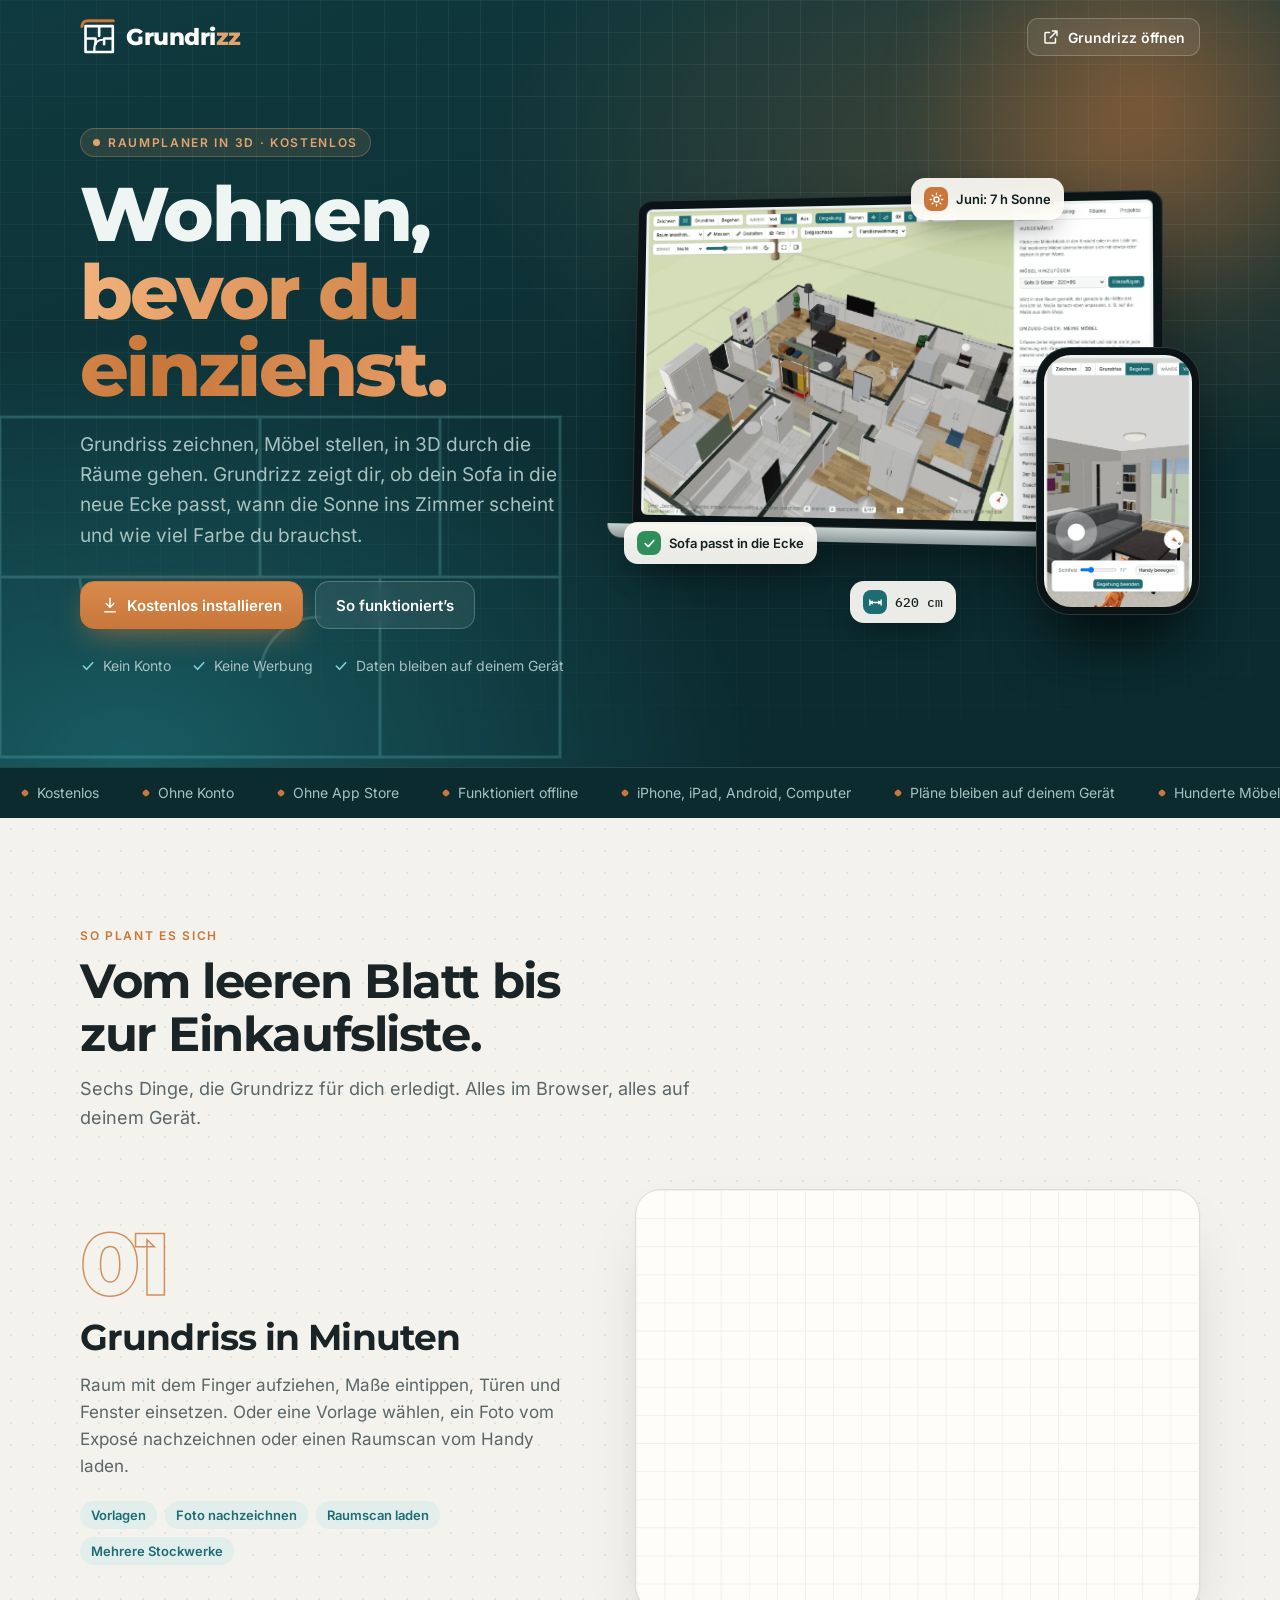
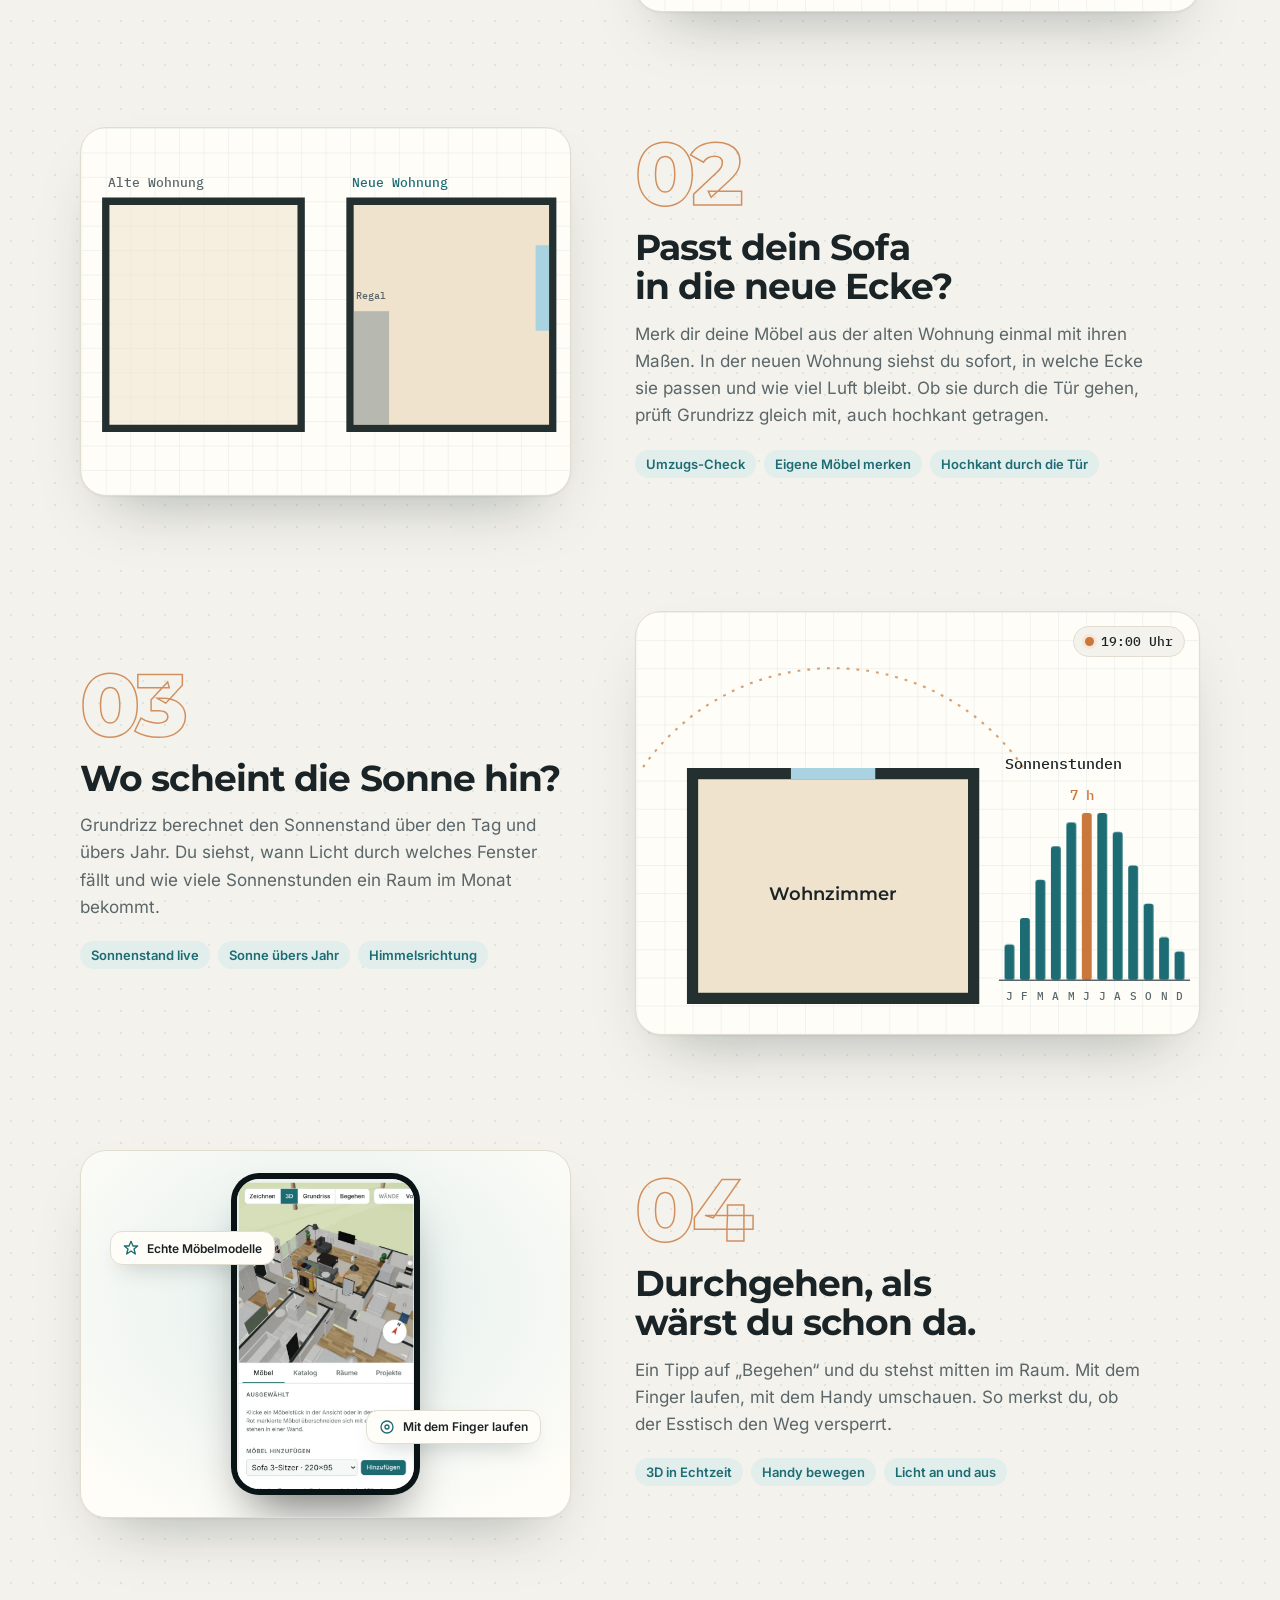
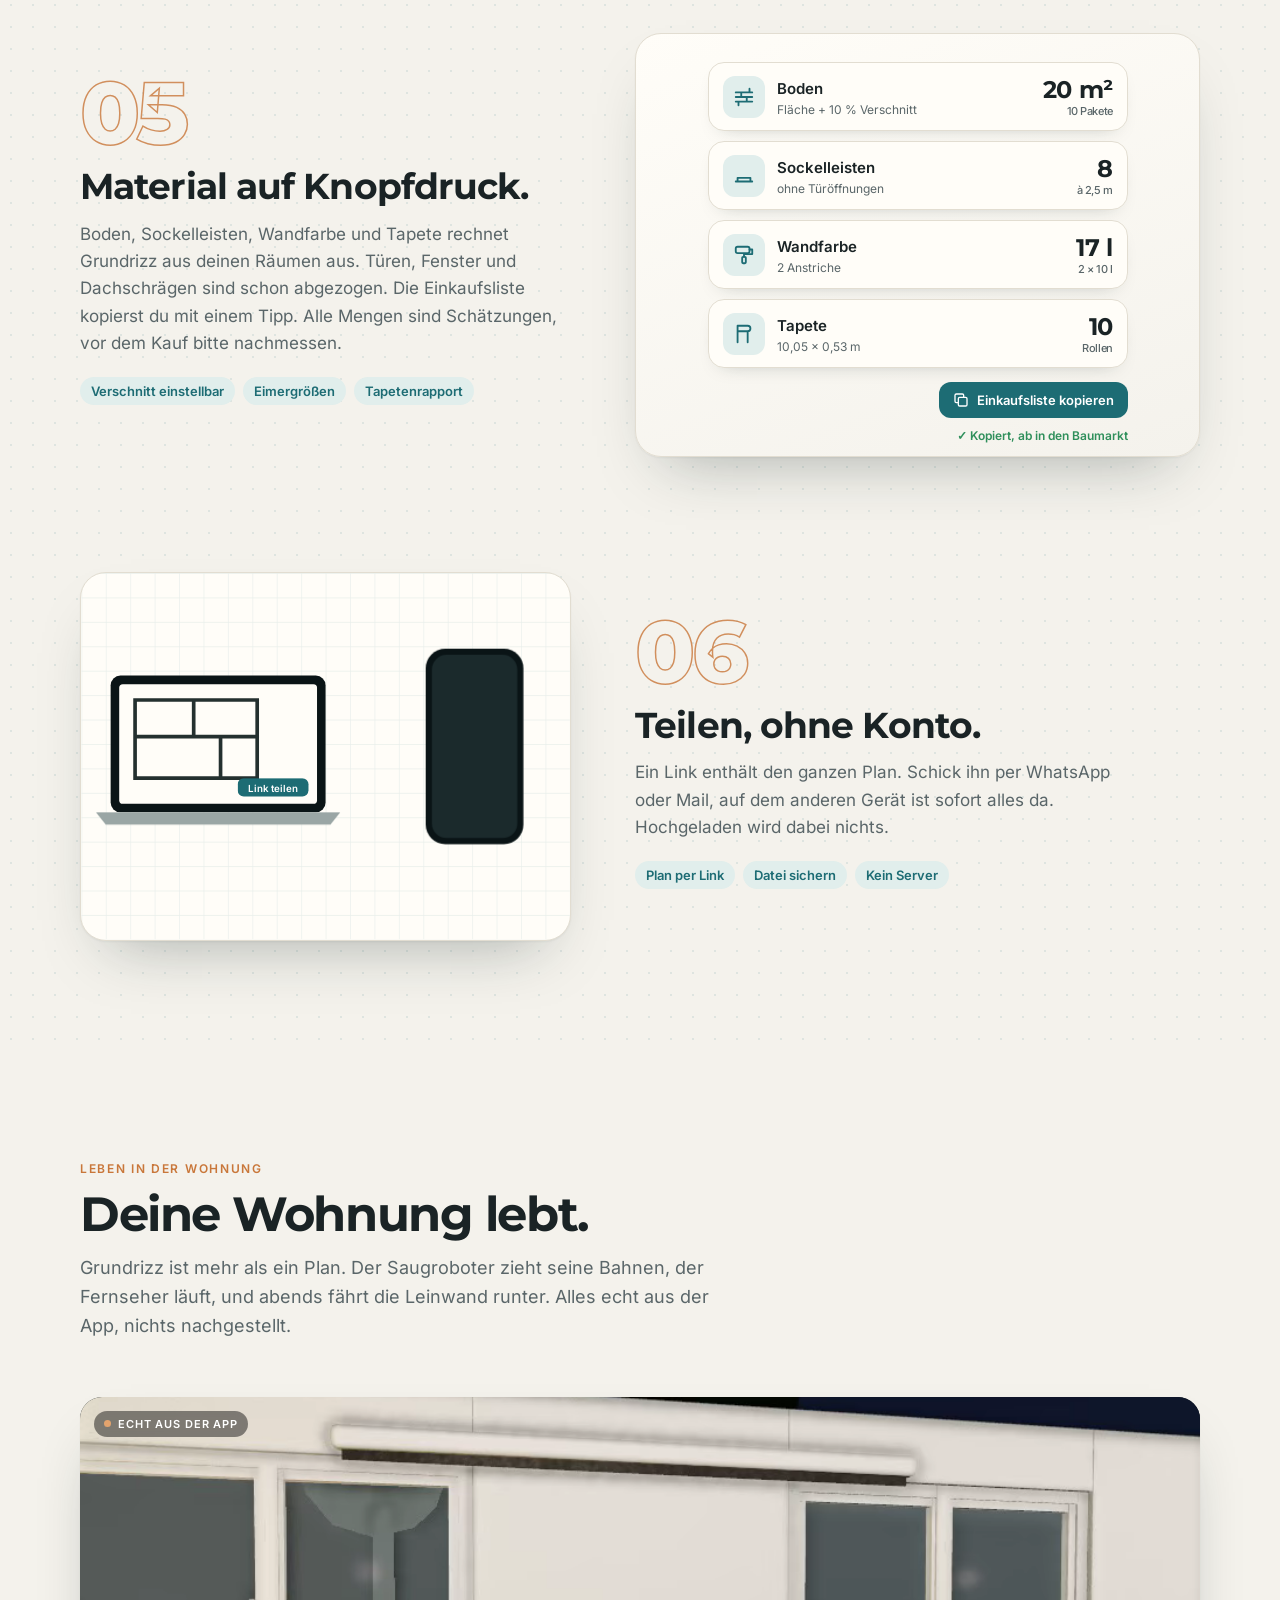
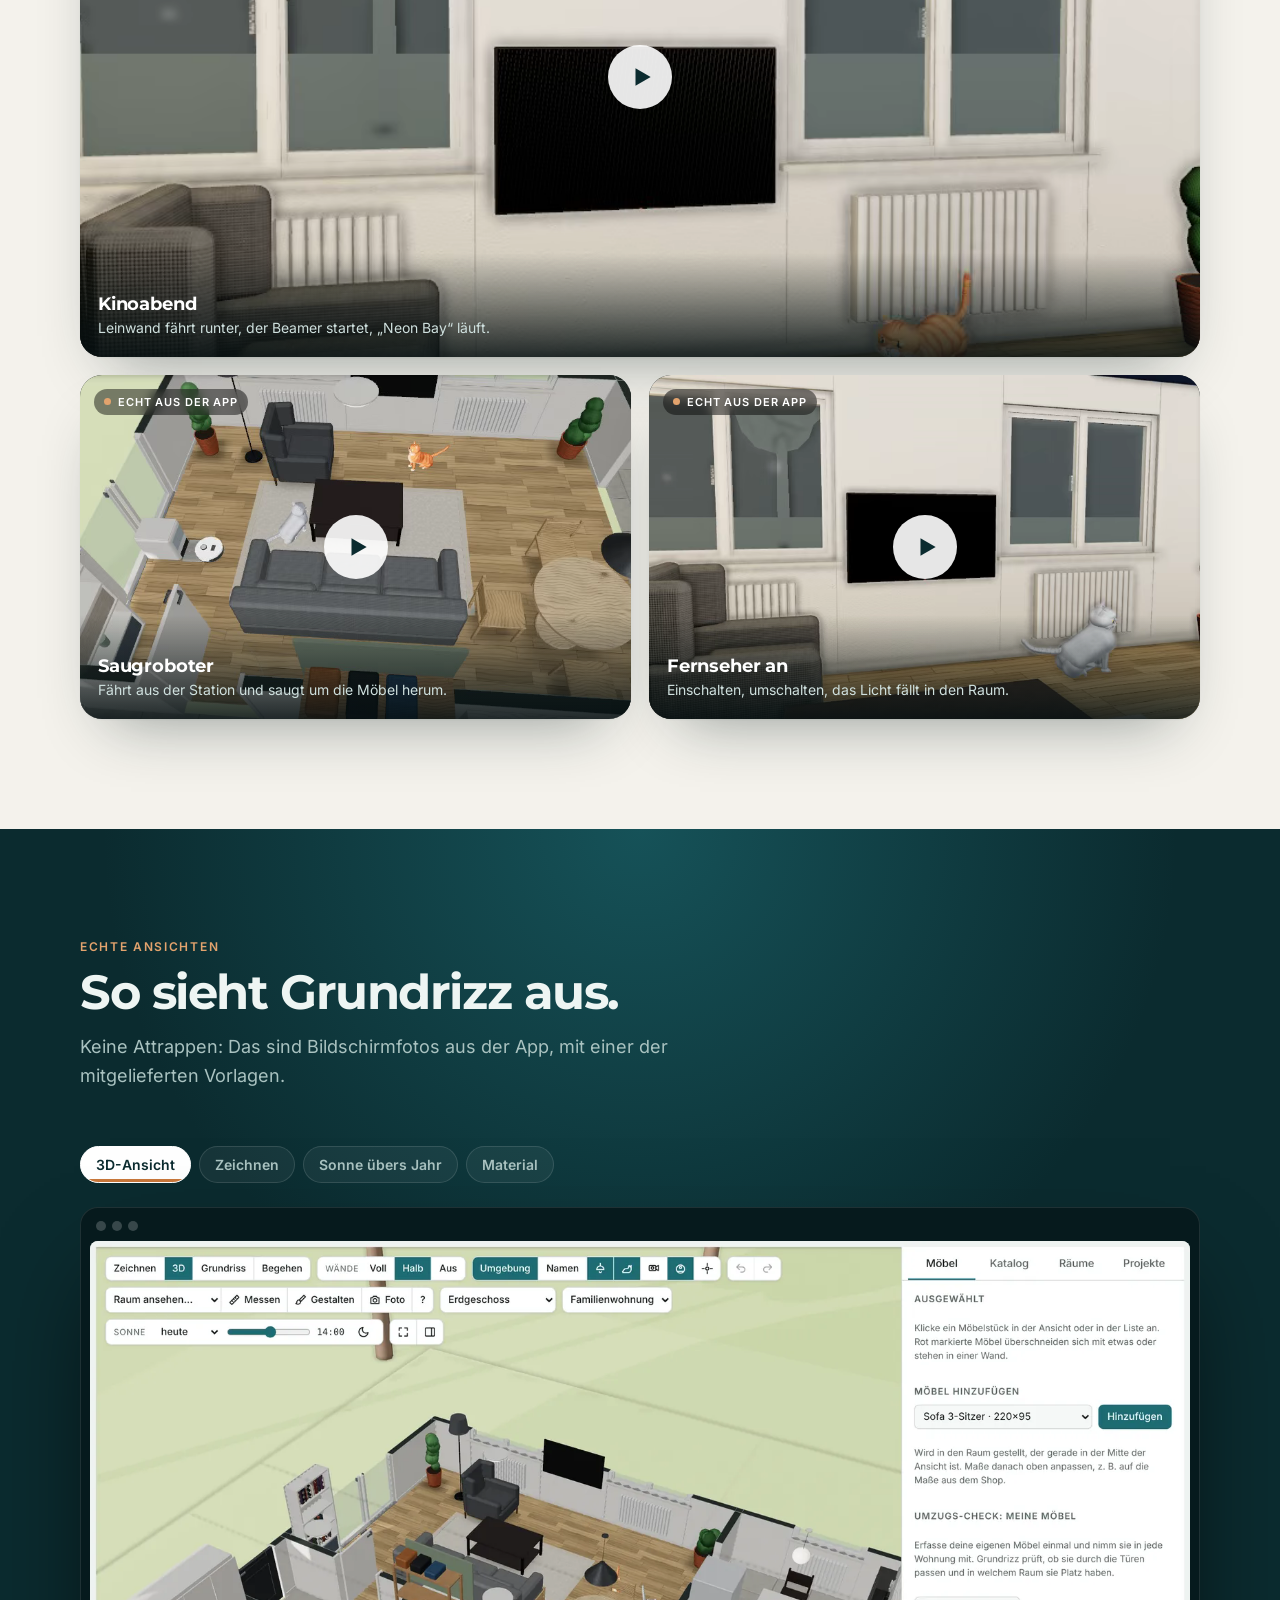
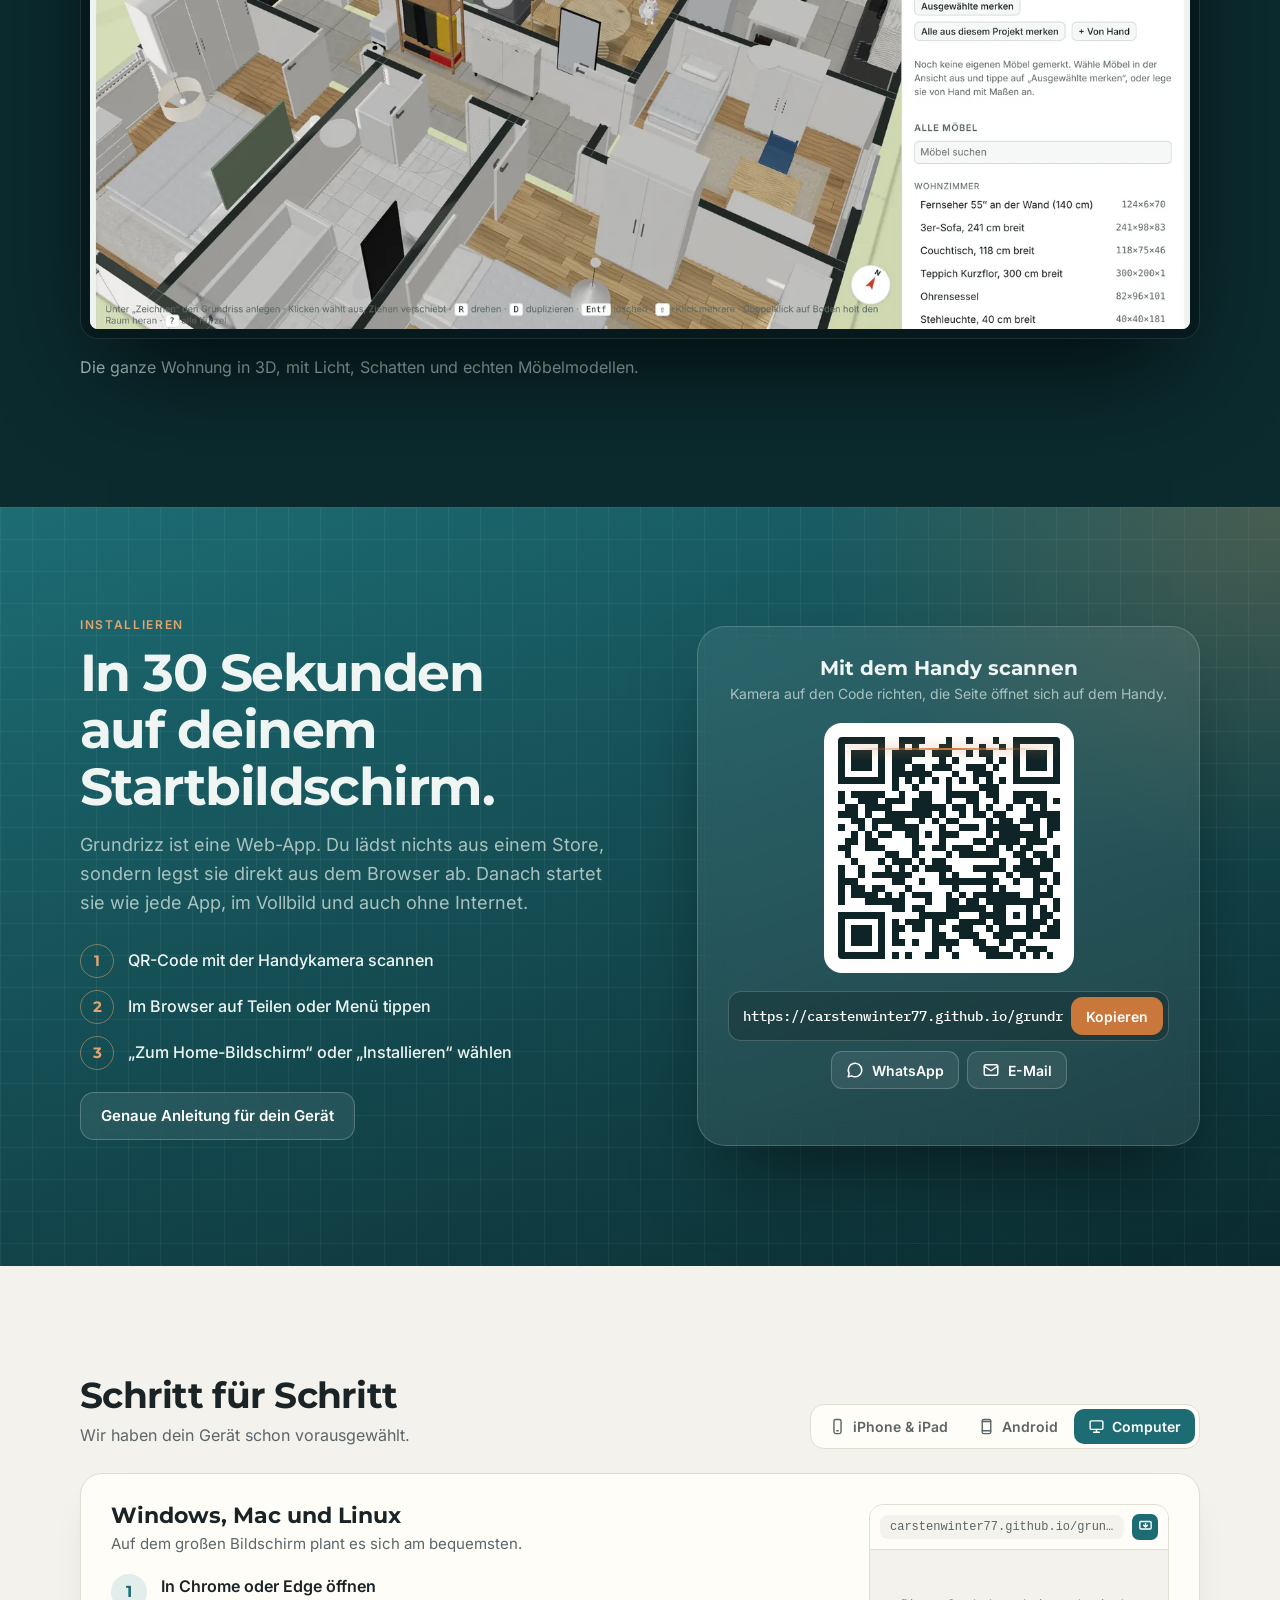
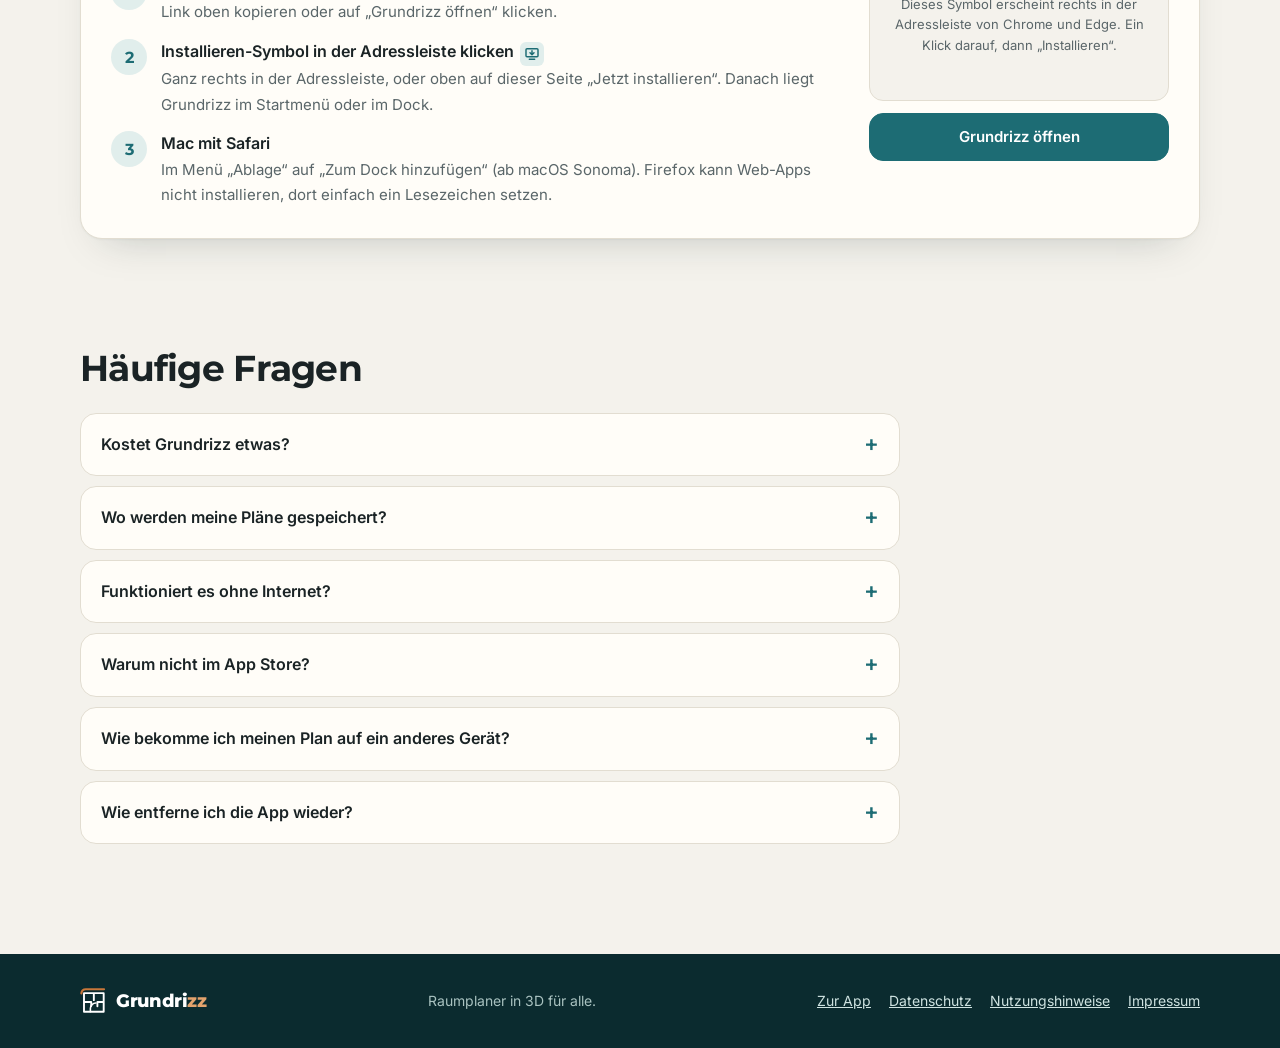
==== commit 547bed93: "Nutzungshinweise und Haftung; Hinweis ohne Gewähr im Materialrechner Co-Authored-By: Claude Opus 5.5" ====
--- a/installieren/index.html
+++ b/installieren/index.html
@@ -536,7 +536,7 @@
   </article>
 
   <article class="scene s5">
-    <div class="txt rv"><div class="num">05</div><h3>Material auf Knopfdruck.</h3><p>Boden, Sockelleisten, Wandfarbe und Tapete rechnet Grundrizz aus deinen Räumen aus. Türen, Fenster und Dachschrägen sind schon abgezogen. Die Einkaufsliste kopierst du mit einem Tipp.</p>
+    <div class="txt rv"><div class="num">05</div><h3>Material auf Knopfdruck.</h3><p>Boden, Sockelleisten, Wandfarbe und Tapete rechnet Grundrizz aus deinen Räumen aus. Türen, Fenster und Dachschrägen sind schon abgezogen. Die Einkaufsliste kopierst du mit einem Tipp. Alle Mengen sind Schätzungen, vor dem Kauf bitte nachmessen.</p>
       <ul class="chips"><li>Verschnitt einstellbar</li><li>Eimergrößen</li><li>Tapetenrapport</li></ul></div>
     <div class="stage rv" role="img" aria-label="Materialliste: 20 Quadratmeter Boden in 10 Paketen, 8 Sockelleisten, 17 Liter Wandfarbe, 10 Rollen Tapete.">
       <div class="mlist">
@@ -673,7 +673,7 @@
 </div></section>
 </main>
 
-<footer><div class="wrap"><a class="brand" href="../" aria-label="Grundrizz"><svg class="mk" viewBox="125 123 246 248" aria-hidden="true"><g transform="translate(80 80)" fill="none" stroke-linecap="round"><path d="M82 92 H270 V270 H82 V92 M176 92 V159 M82 177 H151 M151 177 V215 M210 177 H270 M210 177 V217" stroke="currentColor" stroke-width="18" stroke-linejoin="round"/><path d="M143 270 V239 A53 53 0 0 1 196 186" stroke="currentColor" stroke-width="15"/><path d="M57 94 Q62 55 100 55 H273" stroke="#C9773A" stroke-width="21"/></g></svg><span>Grundri<b>zz</b></span></a><span>Raumplaner in 3D für alle.</span><span style="display:flex;gap:18px;flex-wrap:wrap"><a href="../">Zur App</a><a href="../rechtliches/datenschutz.html">Datenschutz</a><a href="../rechtliches/impressum.html">Impressum</a></span></div></footer>
+<footer><div class="wrap"><a class="brand" href="../" aria-label="Grundrizz"><svg class="mk" viewBox="125 123 246 248" aria-hidden="true"><g transform="translate(80 80)" fill="none" stroke-linecap="round"><path d="M82 92 H270 V270 H82 V92 M176 92 V159 M82 177 H151 M151 177 V215 M210 177 H270 M210 177 V217" stroke="currentColor" stroke-width="18" stroke-linejoin="round"/><path d="M143 270 V239 A53 53 0 0 1 196 186" stroke="currentColor" stroke-width="15"/><path d="M57 94 Q62 55 100 55 H273" stroke="#C9773A" stroke-width="21"/></g></svg><span>Grundri<b>zz</b></span></a><span>Raumplaner in 3D für alle.</span><span style="display:flex;gap:18px;flex-wrap:wrap"><a href="../">Zur App</a><a href="../rechtliches/datenschutz.html">Datenschutz</a><a href="../rechtliches/nutzung.html">Nutzungshinweise</a><a href="../rechtliches/impressum.html">Impressum</a></span></div></footer>
 
 <script>
 (function(){
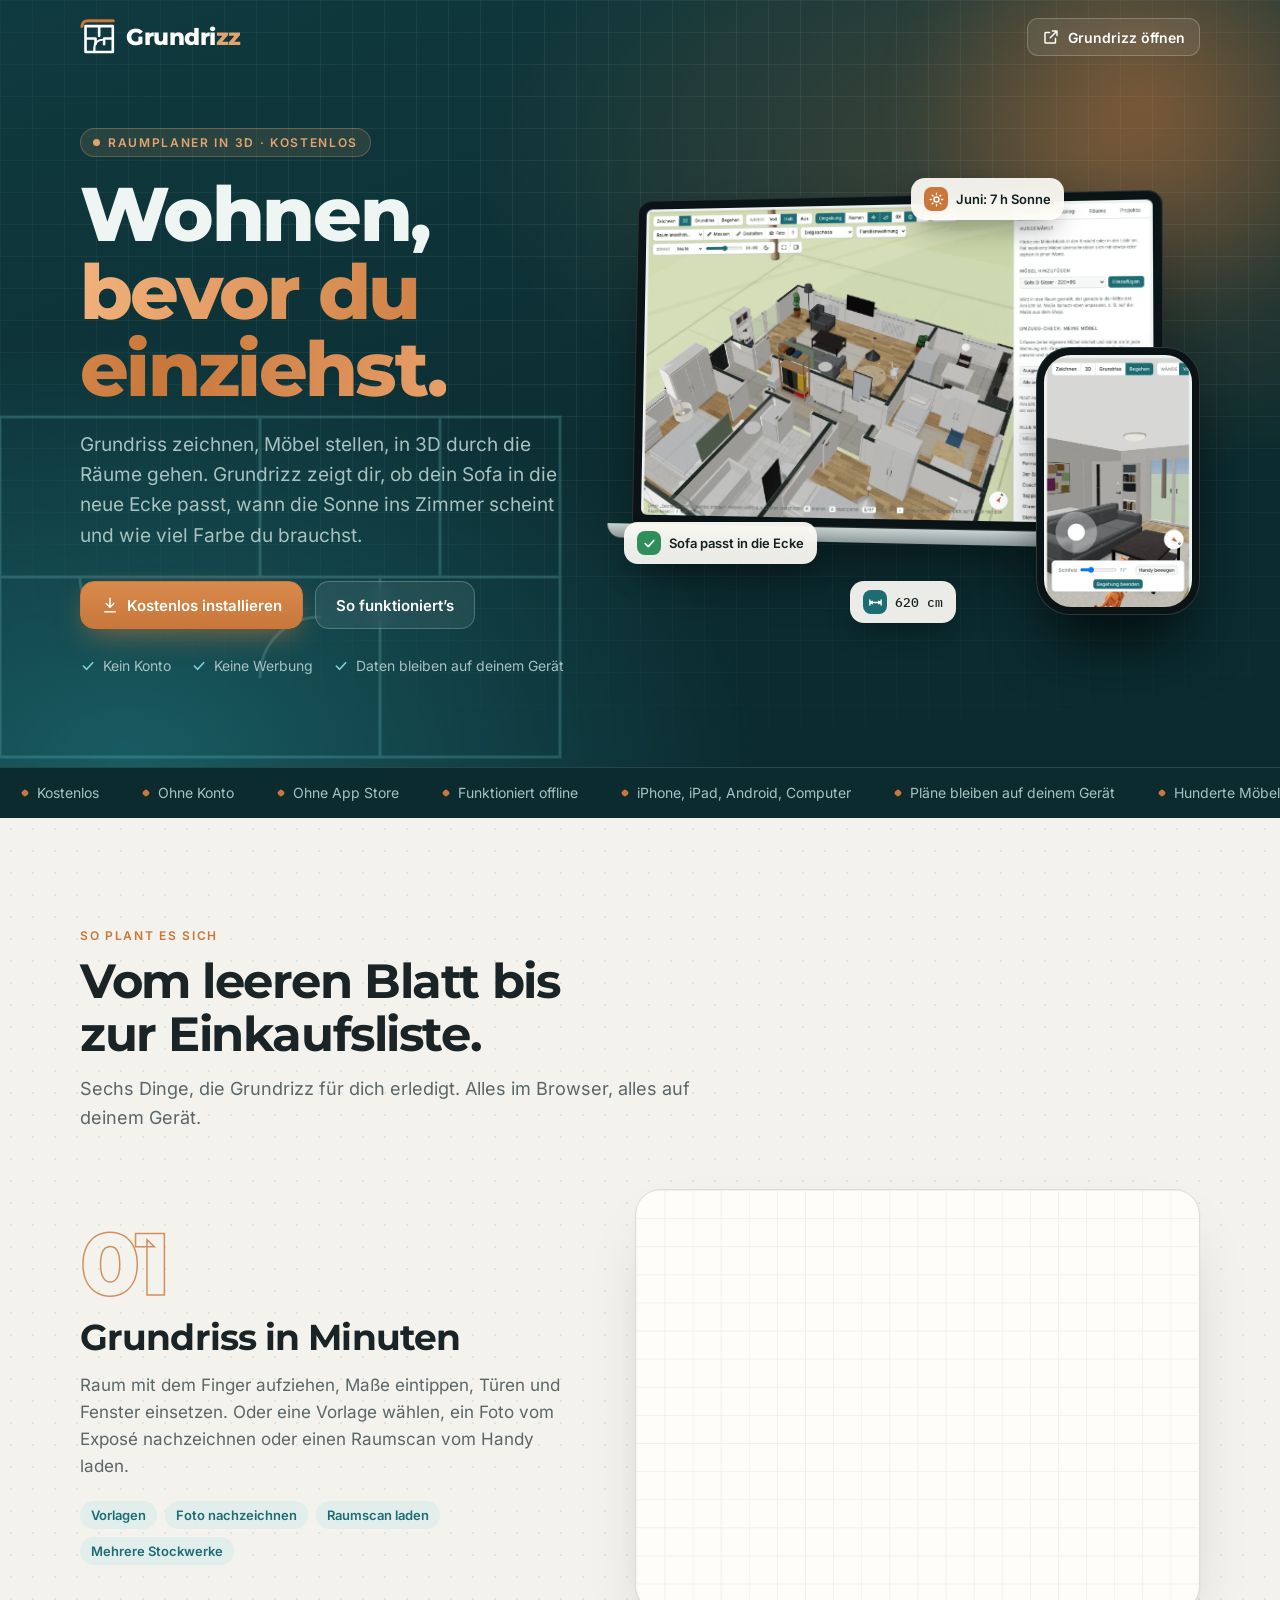
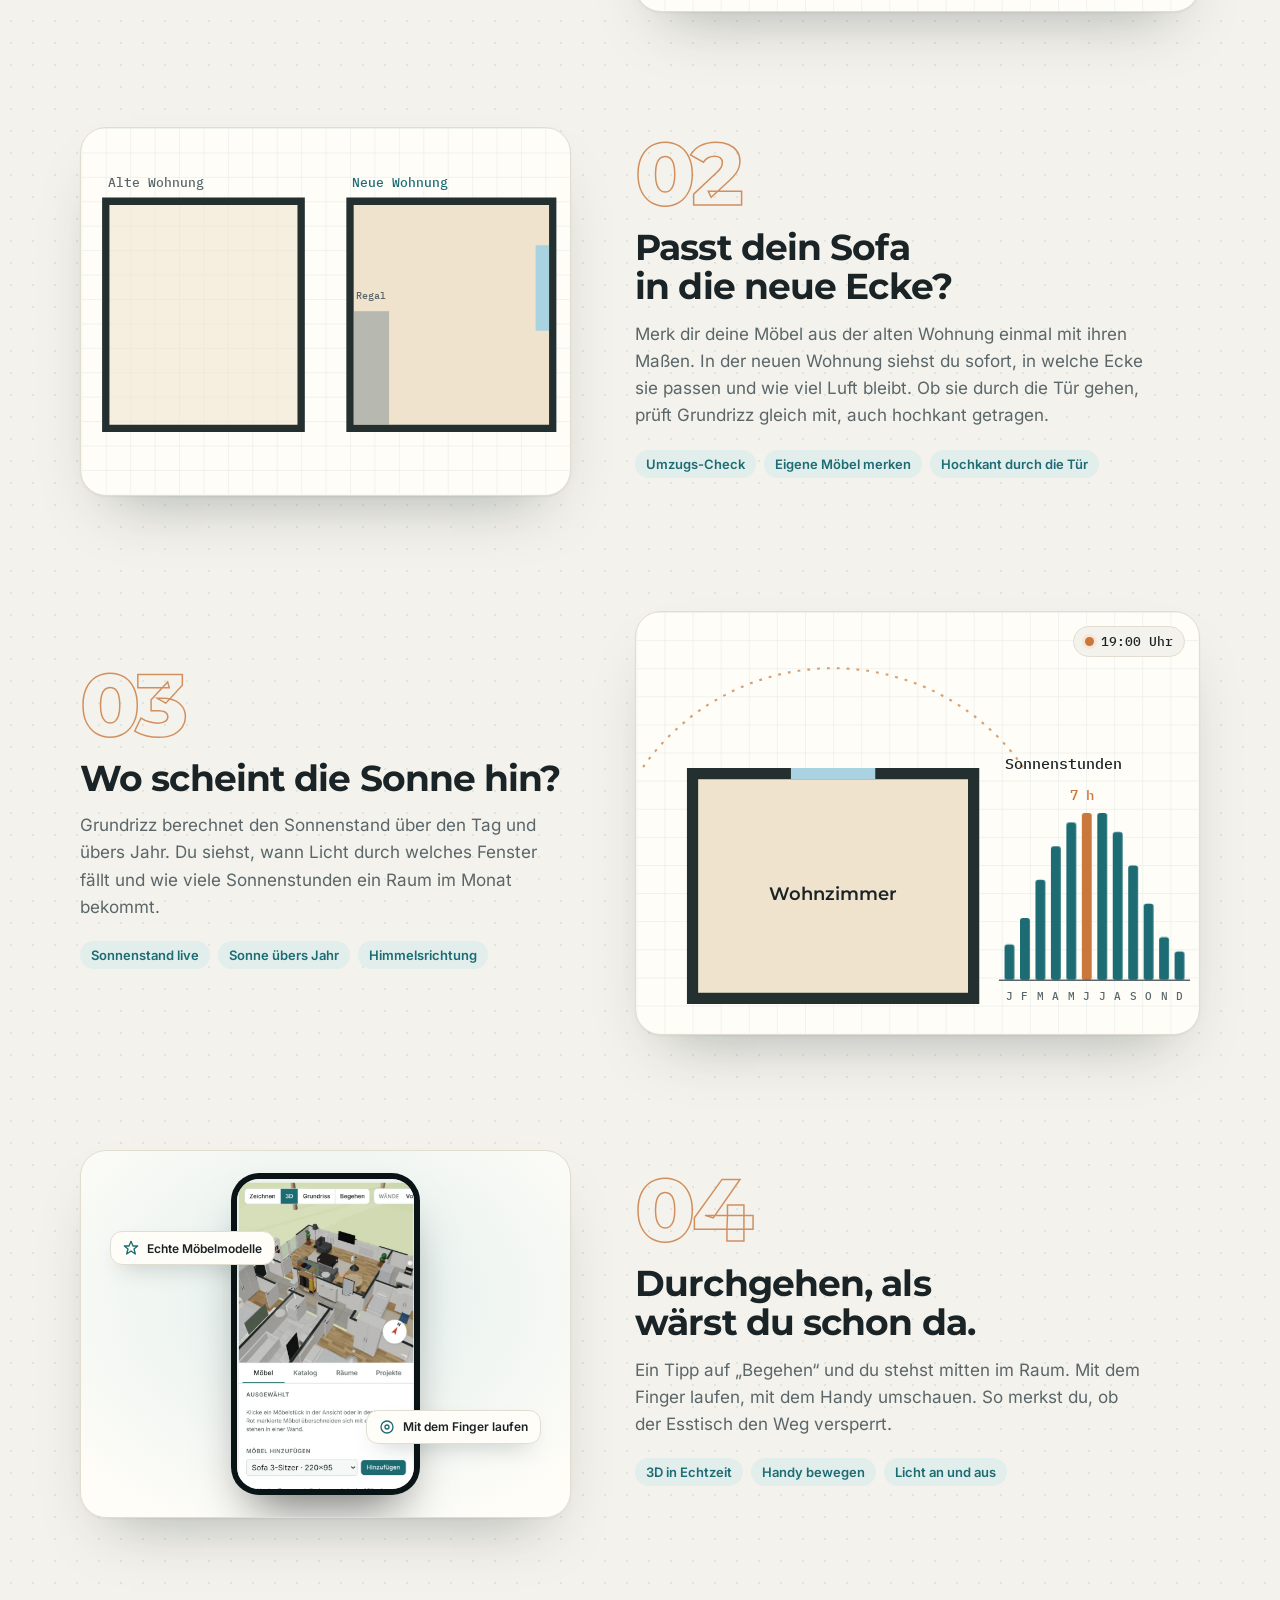
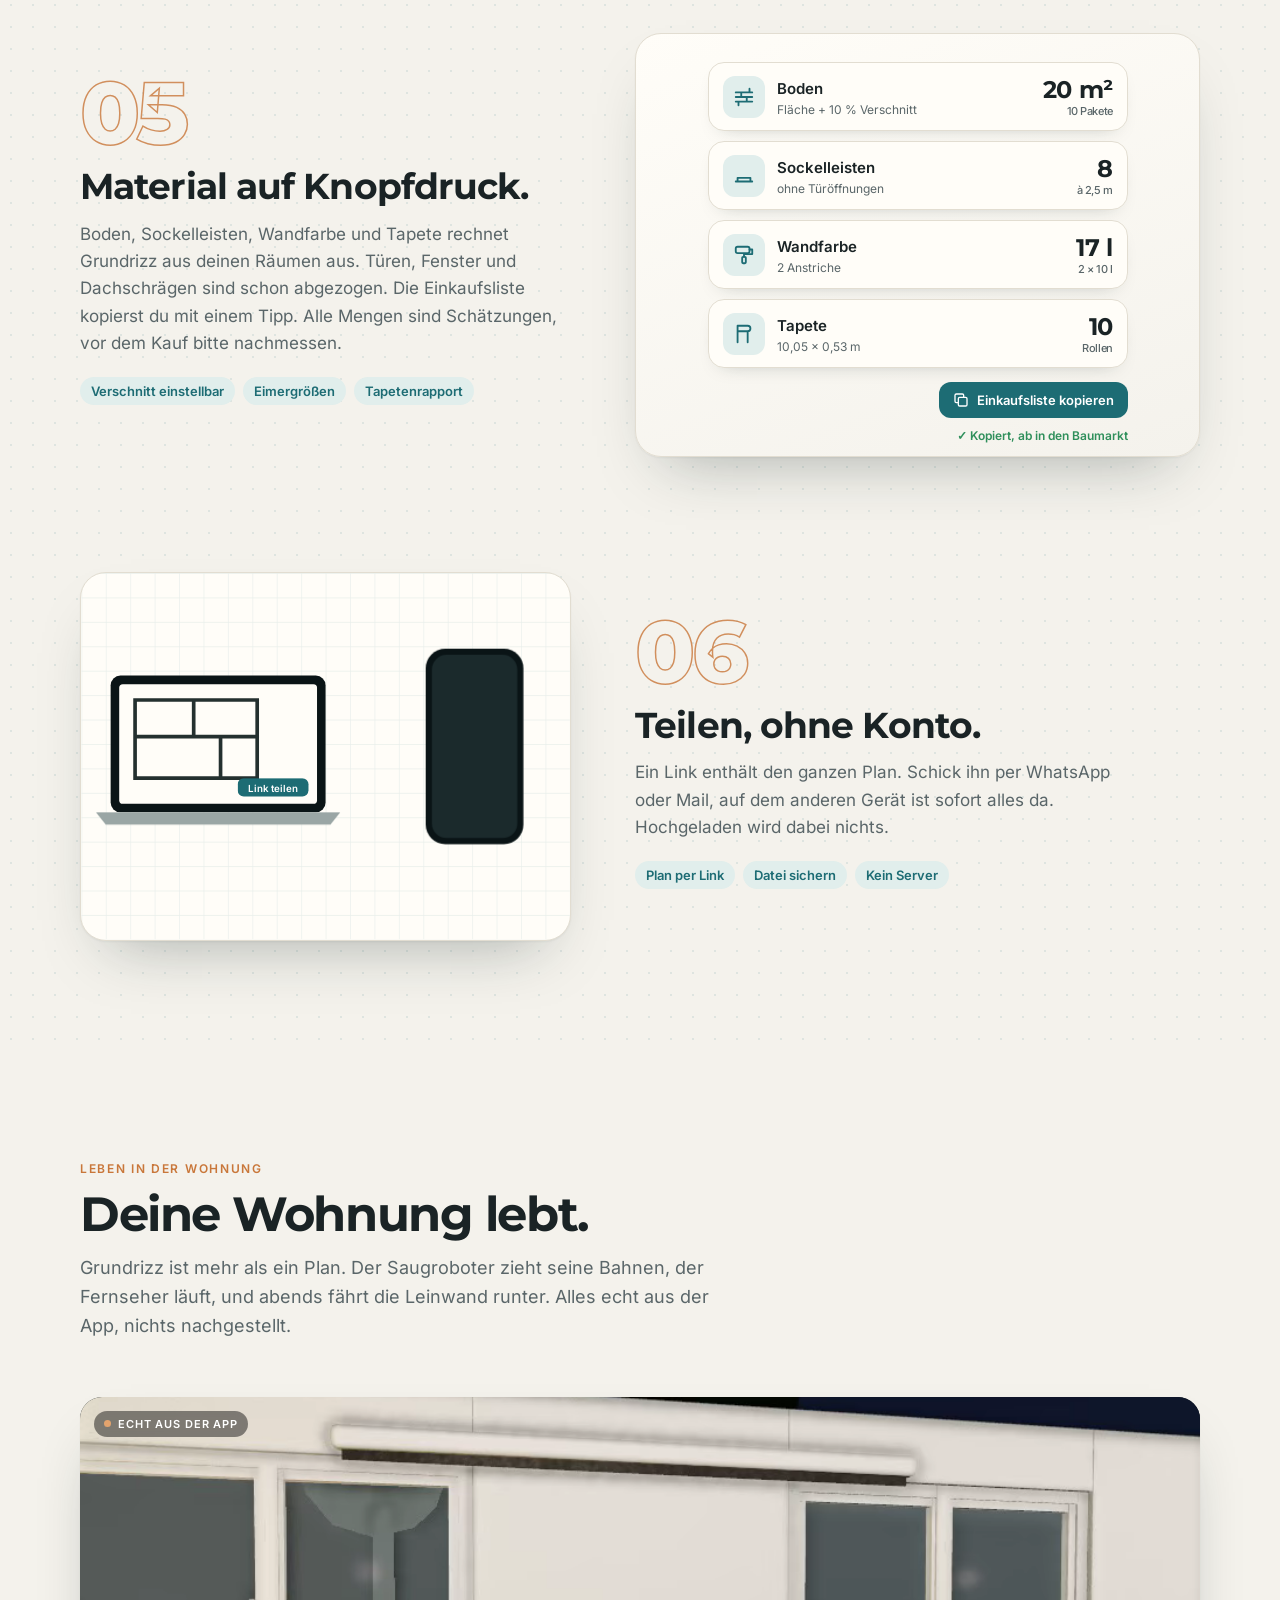
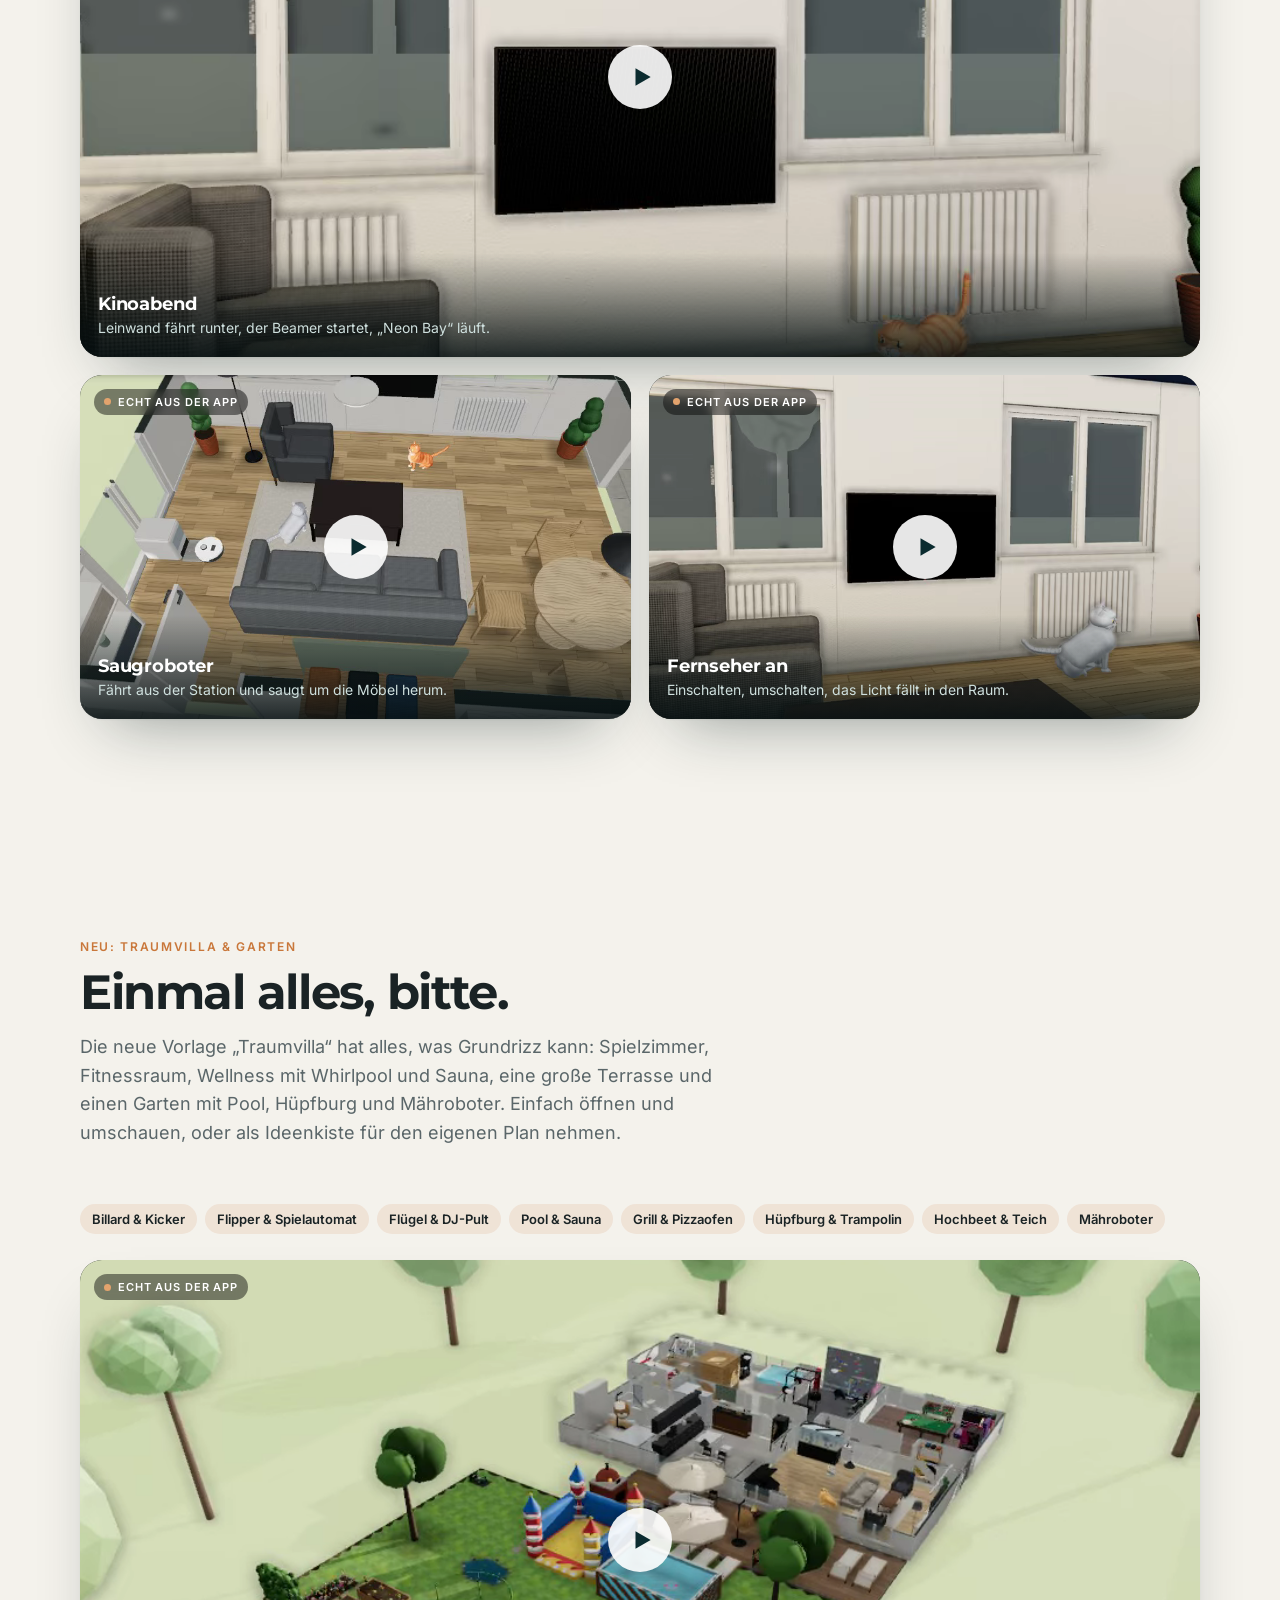
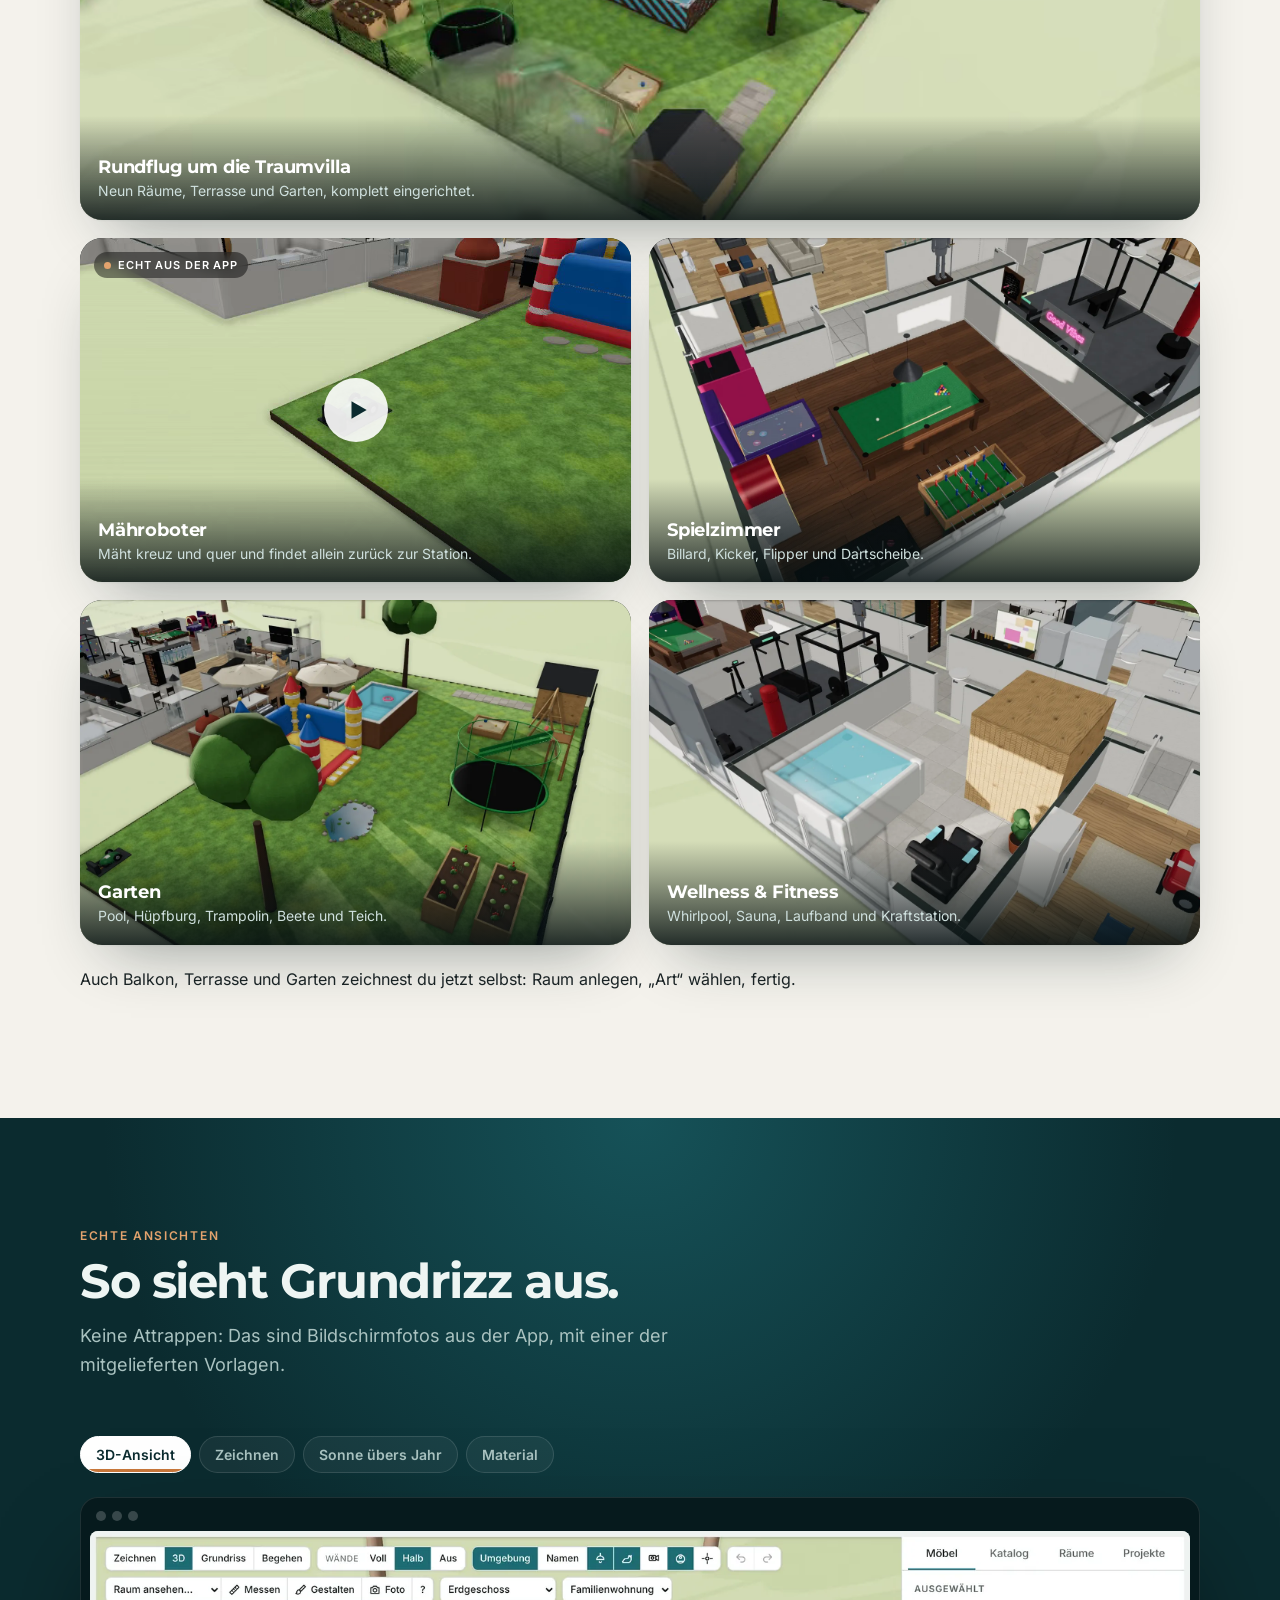
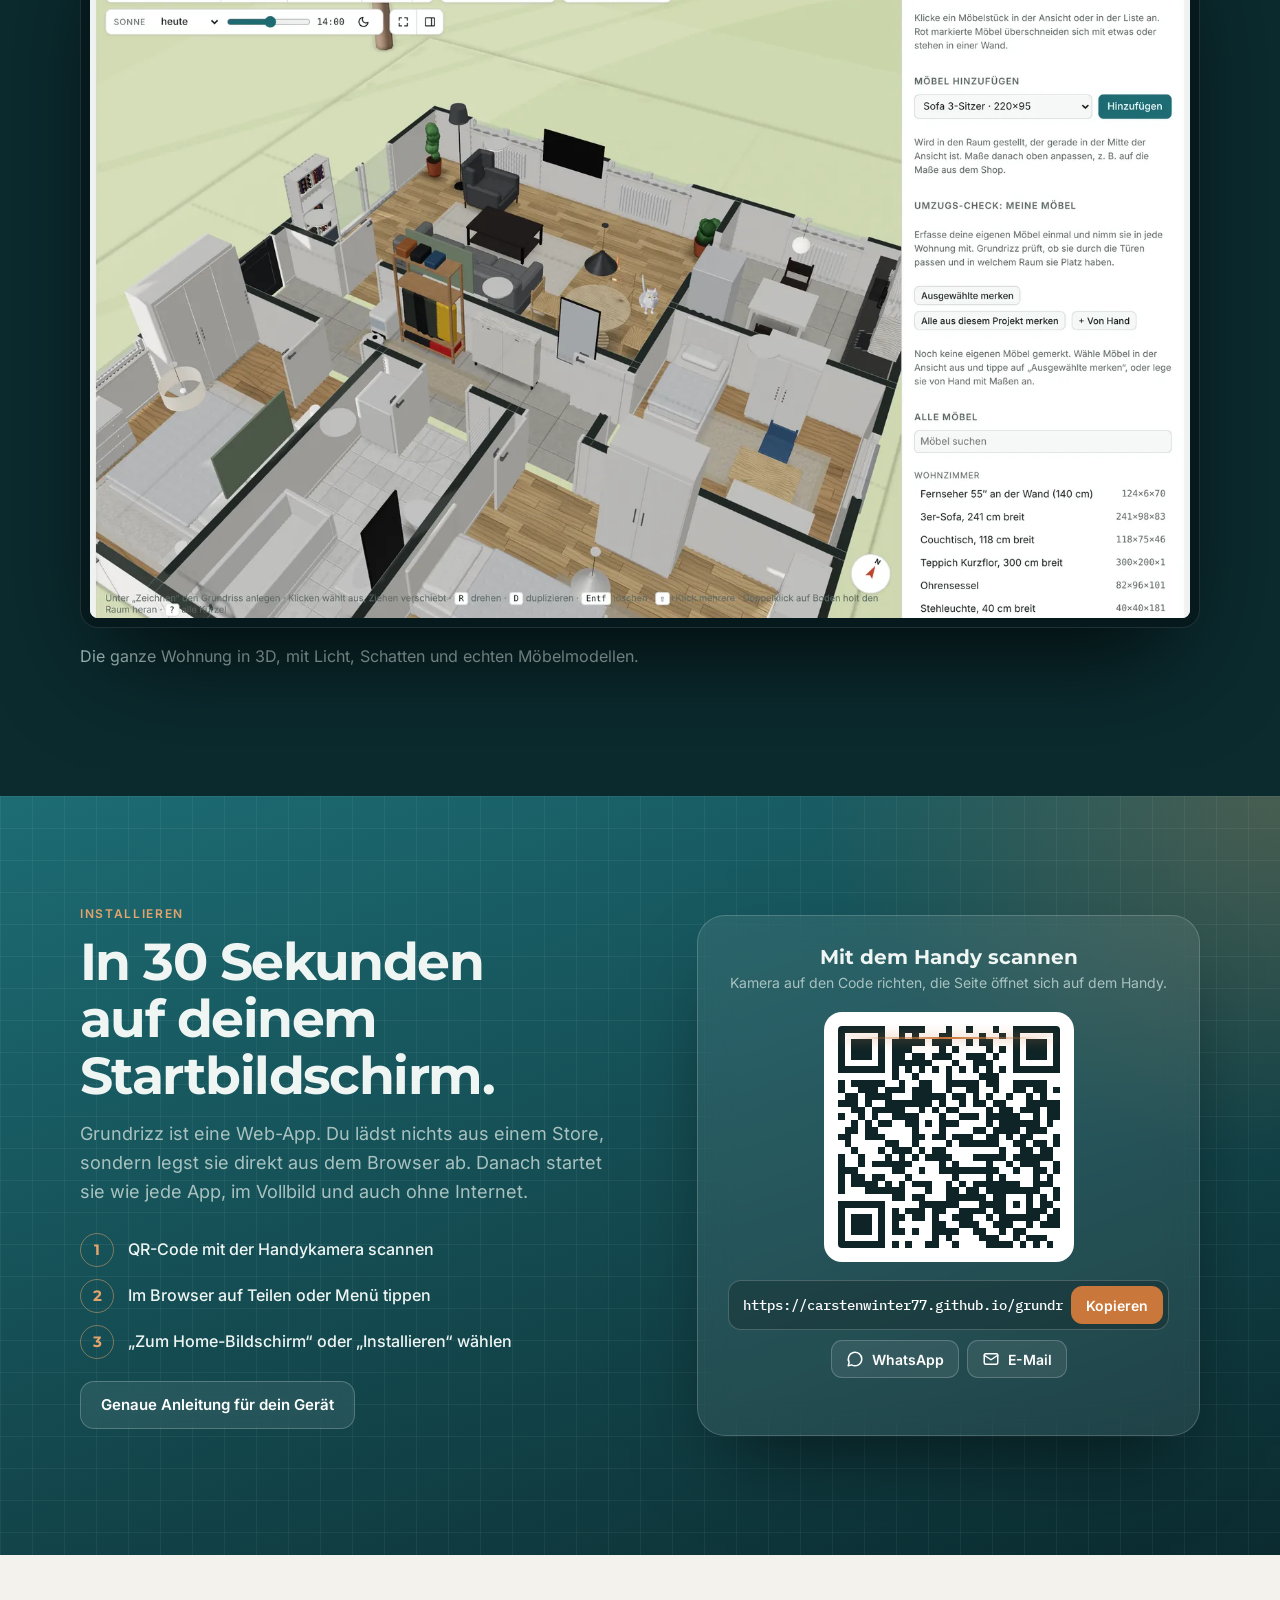
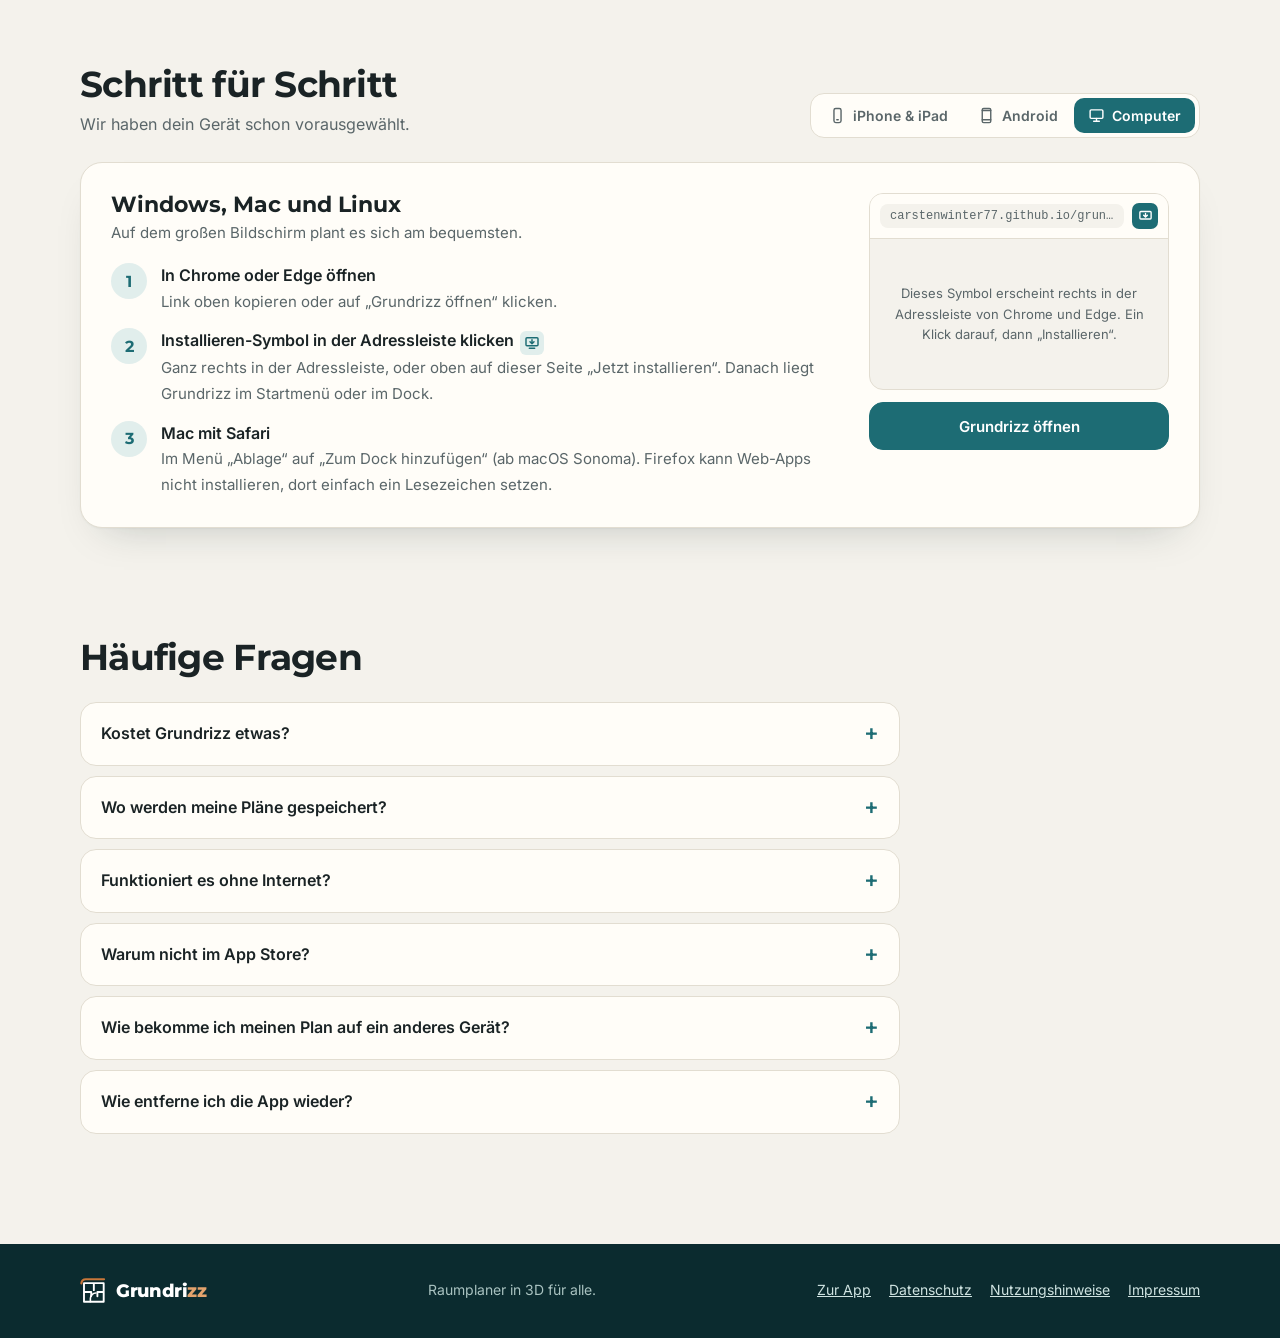
==== commit 07a3ea21: "Werbeseite: Abschnitt Traumvilla & Garten mit Rundflug, Mähroboter und Bildern Co-Authored-By: Claud" ====
--- a/installieren/index.html
+++ b/installieren/index.html
@@ -275,7 +275,12 @@
 .vc .pl{position:absolute;inset:0;margin:auto;width:64px;height:64px;border-radius:50%;border:0;background:rgba(255,255,255,.9);color:#0b2b2f;cursor:pointer;display:none;place-items:center}
 .vc .pl svg{width:26px;height:26px;margin-left:4px}
 .vc.paused .pl{display:grid}
-@media (max-width:900px){.lgrid{grid-template-columns:1fr}.vc.big2{grid-column:auto}.vc.big2 video{aspect-ratio:16/10}}
+.vc img{display:block;width:100%;height:100%;object-fit:cover;aspect-ratio:16/10}
+.vc.big2 img{aspect-ratio:16/8}
+.newk{background:var(--bg)}
+.pills{display:flex;flex-wrap:wrap;gap:8px;margin:0 0 26px}
+.pills span{font:600 13px Inter,sans-serif;padding:7px 12px;border-radius:999px;background:rgb(201 119 58 / .12);color:inherit}
+@media (max-width:900px){.lgrid{grid-template-columns:1fr}.vc.big2{grid-column:auto}.vc.big2 video,.vc.big2 img{aspect-ratio:16/10}}
 
 /* ---------- Galerie ---------- */
 .gal{background:var(--d1);color:var(--dink);position:relative;overflow:hidden;isolation:isolate}
@@ -584,6 +589,19 @@
   </div>
 </div></section>
 
+<section class="life newk" id="villa"><div class="wrap">
+  <div class="sh rv"><div class="kick">Neu: Traumvilla &amp; Garten</div><h2>Einmal alles, bitte.</h2><p>Die neue Vorlage „Traumvilla“ hat alles, was Grundrizz kann: Spielzimmer, Fitnessraum, Wellness mit Whirlpool und Sauna, eine große Terrasse und einen Garten mit Pool, Hüpfburg und Mähroboter. Einfach öffnen und umschauen, oder als Ideenkiste für den eigenen Plan nehmen.</p></div>
+  <div class="pills rv"><span>Billard &amp; Kicker</span><span>Flipper &amp; Spielautomat</span><span>Flügel &amp; DJ-Pult</span><span>Pool &amp; Sauna</span><span>Grill &amp; Pizzaofen</span><span>Hüpfburg &amp; Trampolin</span><span>Hochbeet &amp; Teich</span><span>Mähroboter</span></div>
+  <div class="lgrid">
+    <figure class="vc big2 rv"><video muted loop playsinline preload="metadata" poster="vid/villa.jpg" aria-label="Kamerafahrt rund um die eingerichtete Traumvilla mit Garten"><source src="vid/villa.webm" type="video/webm"><source src="vid/villa.mp4" type="video/mp4"></video><span class="live"><i></i>Echt aus der App</span><button class="pl" type="button" aria-label="Abspielen"><svg viewBox="0 0 24 24" fill="currentColor"><path d="M6 4l14 8-14 8z"/></svg></button><figcaption><b>Rundflug um die Traumvilla</b><span>Neun Räume, Terrasse und Garten, komplett eingerichtet.</span></figcaption></figure>
+    <figure class="vc  rv"><video muted loop playsinline preload="metadata" poster="vid/mow.jpg" aria-label="Mähroboter fährt aus der Station über den Rasen"><source src="vid/mow.webm" type="video/webm"><source src="vid/mow.mp4" type="video/mp4"></video><span class="live"><i></i>Echt aus der App</span><button class="pl" type="button" aria-label="Abspielen"><svg viewBox="0 0 24 24" fill="currentColor"><path d="M6 4l14 8-14 8z"/></svg></button><figcaption><b>Mähroboter</b><span>Mäht kreuz und quer und findet allein zurück zur Station.</span></figcaption></figure>
+    <figure class="vc rv"><img src="img/villa-spiel.webp" alt="Spielzimmer mit Billardtisch, Kicker, Flipper und Spielautomat" loading="lazy" width="1440" height="900"><figcaption><b>Spielzimmer</b><span>Billard, Kicker, Flipper und Dartscheibe.</span></figcaption></figure>
+    <figure class="vc rv"><img src="img/villa-garten.webp" alt="Garten mit Hüpfburg, Pool, Trampolin, Schaukel und Hochbeeten" loading="lazy" width="1440" height="900"><figcaption><b>Garten</b><span>Pool, Hüpfburg, Trampolin, Beete und Teich.</span></figcaption></figure>
+    <figure class="vc rv"><img src="img/villa-wellness.webp" alt="Wellnessraum mit Whirlpool und Sauna neben dem Fitnessraum" loading="lazy" width="1440" height="900"><figcaption><b>Wellness &amp; Fitness</b><span>Whirlpool, Sauna, Laufband und Kraftstation.</span></figcaption></figure>
+  </div>
+  <p style="margin-top:22px">Auch Balkon, Terrasse und Garten zeichnest du jetzt selbst: Raum anlegen, „Art“ wählen, fertig.</p>
+</div></section>
+
 <section class="gal"><div class="wrap">
   <div class="sh rv"><div class="kick">Echte Ansichten</div><h2>So sieht Grundrizz aus.</h2><p>Keine Attrappen: Das sind Bildschirmfotos aus der App, mit einer der mitgelieferten Vorlagen.</p></div>
   <div class="gtabs" role="group" aria-label="Ansicht wählen">
@@ -712,7 +730,7 @@
   window.addEventListener('appinstalled',function(){ i2.hidden=true; o2.hidden=false; });
   i2.addEventListener('click',function(){ document.getElementById('instBtn').click(); });
   // Filme nur abspielen, wenn sichtbar
-  document.querySelectorAll('.vc').forEach(function(f){ var v=f.querySelector('video'), b=f.querySelector('.pl'), user=false;
+  document.querySelectorAll('.vc').forEach(function(f){ var v=f.querySelector('video'), b=f.querySelector('.pl'), user=false; if(!v) return;
     function st(){ f.classList.toggle('paused',v.paused); } v.addEventListener('play',st); v.addEventListener('pause',st);
     b.addEventListener('click',function(){ user=true; v.play().catch(function(){}); });
     if(rm || !('IntersectionObserver' in window)){ f.classList.add('paused'); return; }
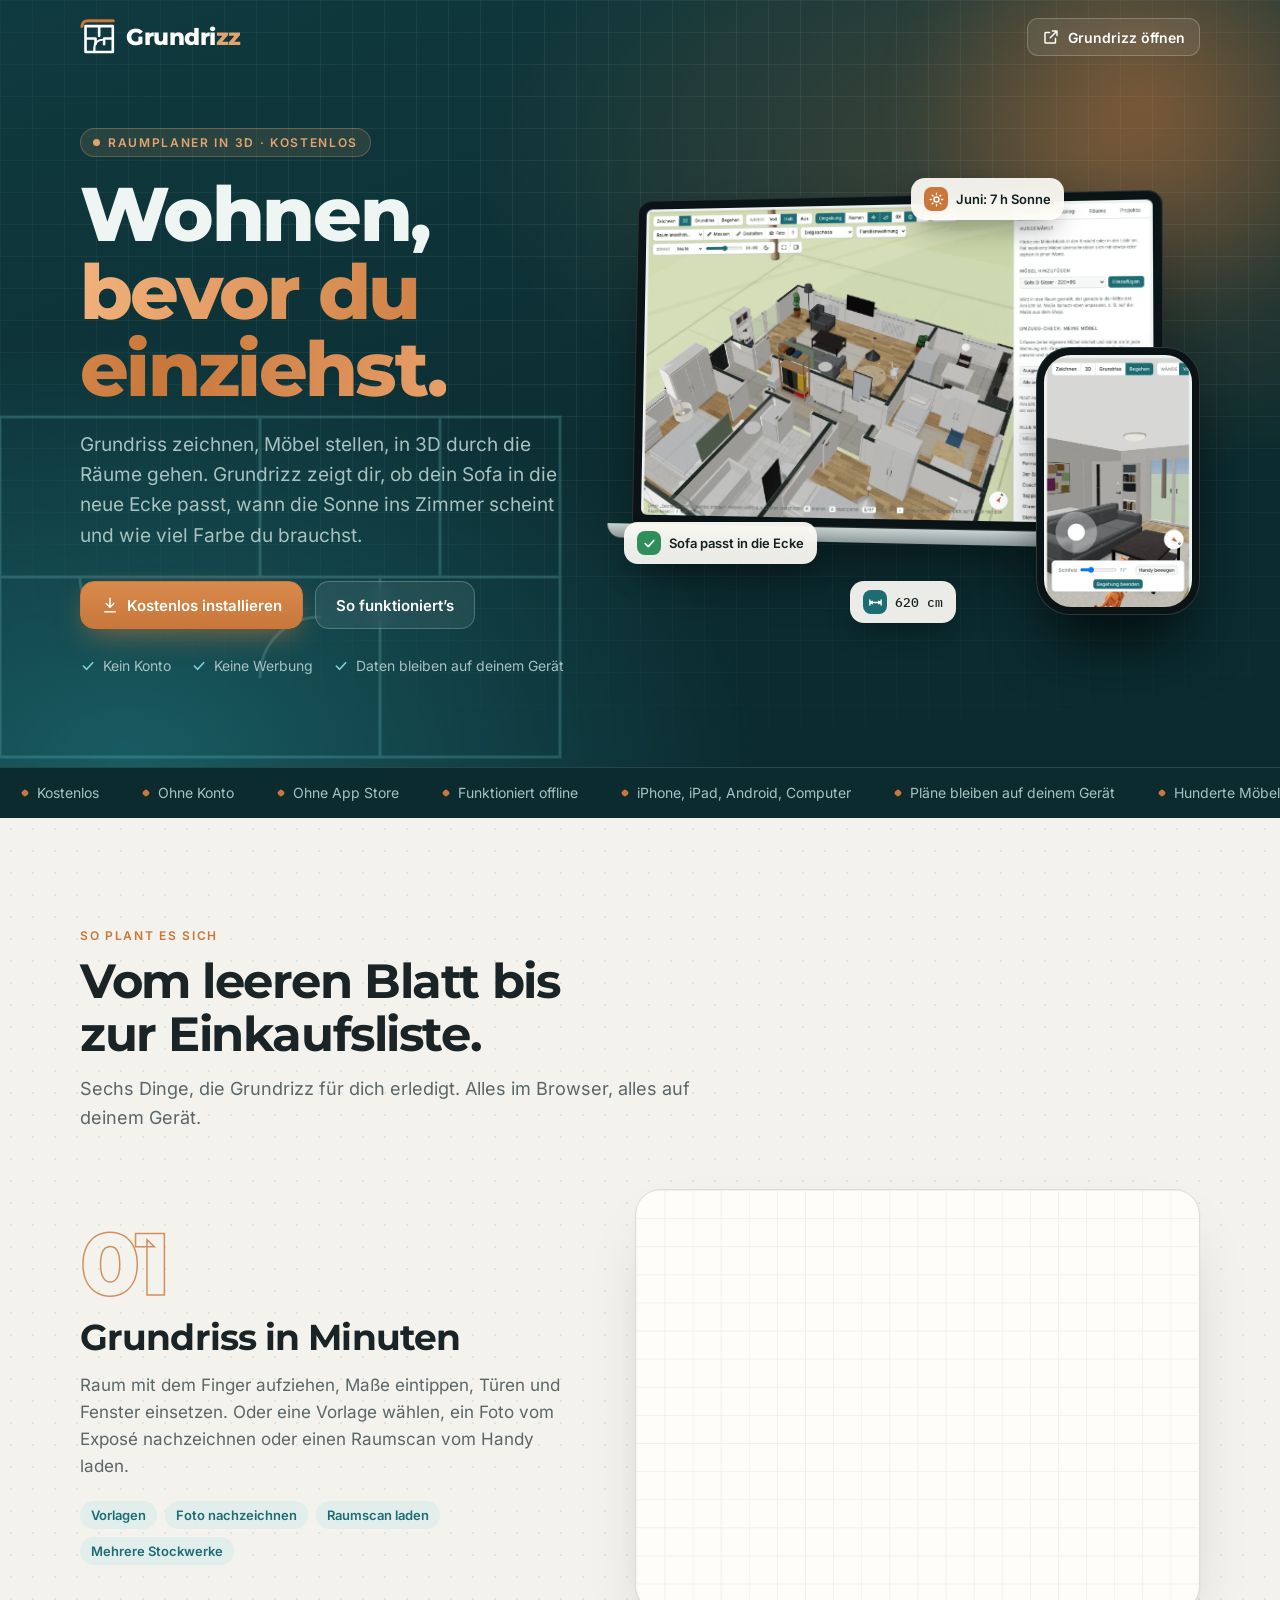
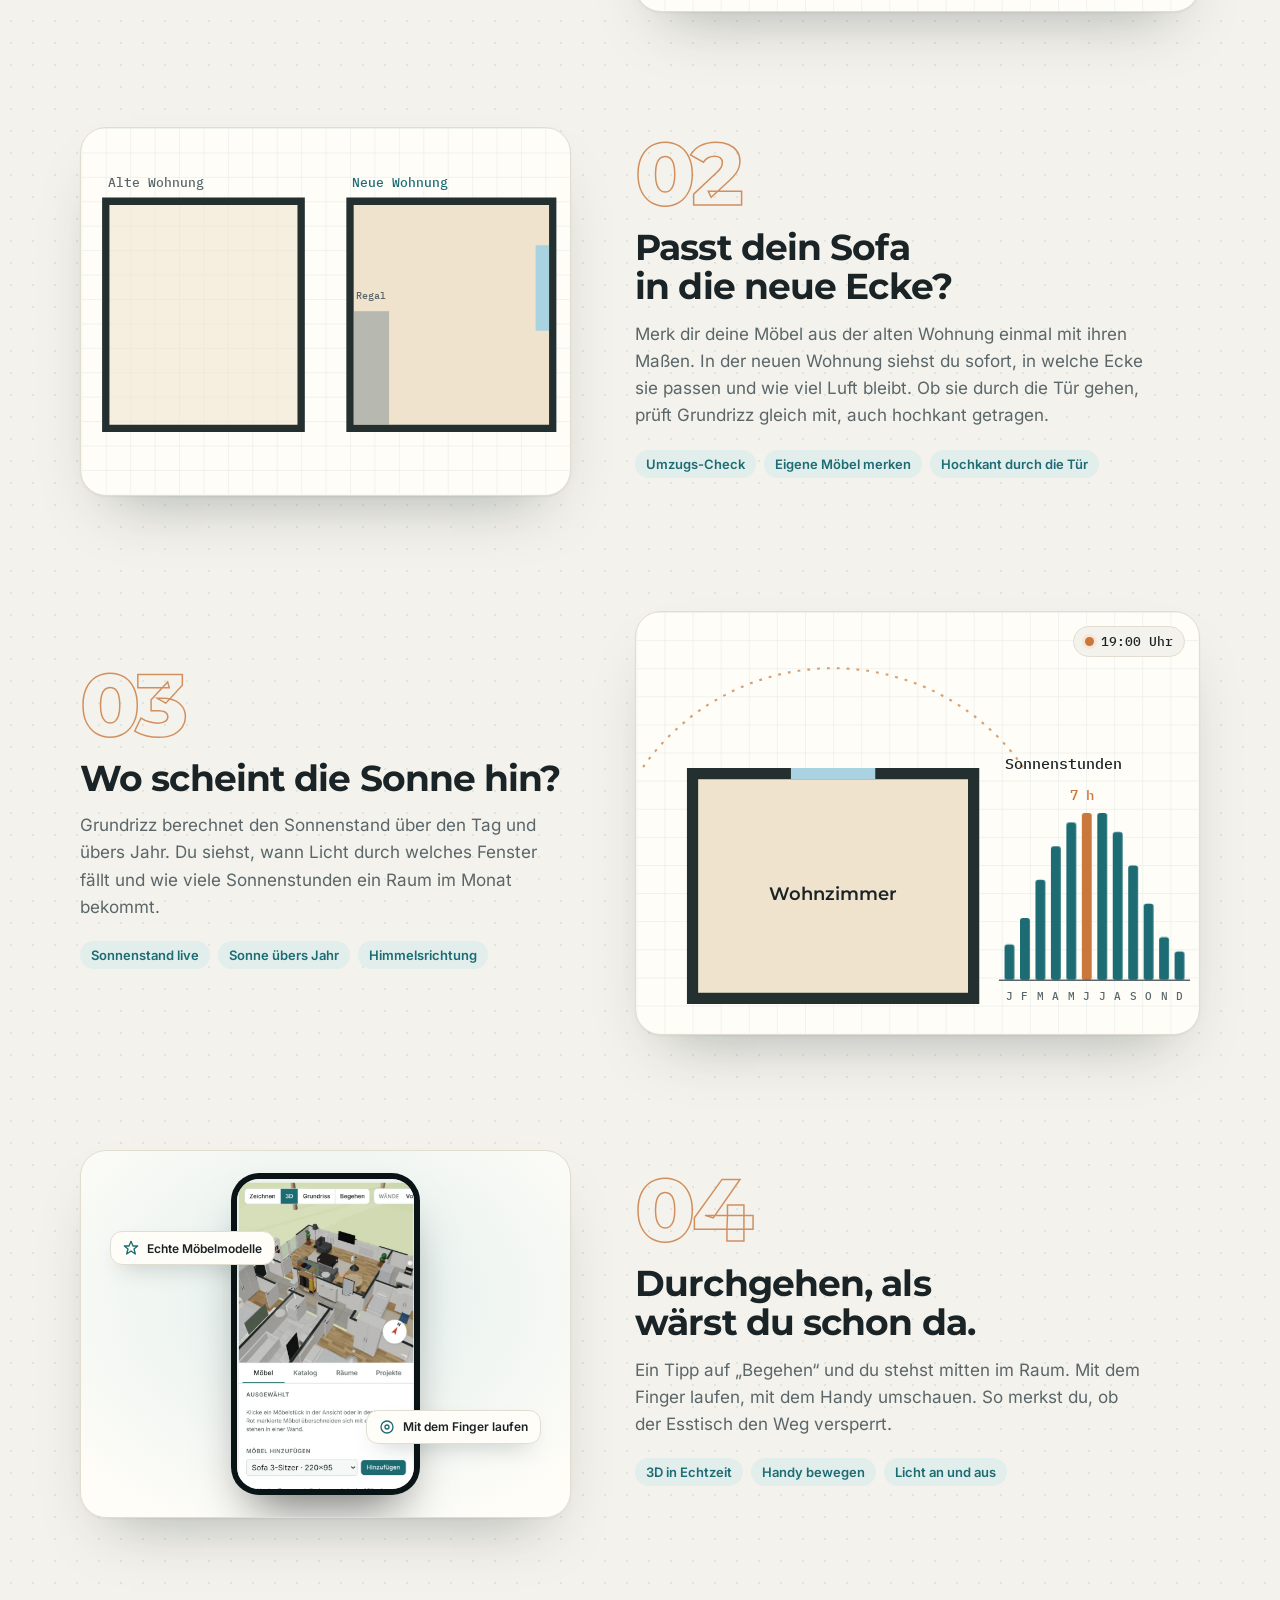
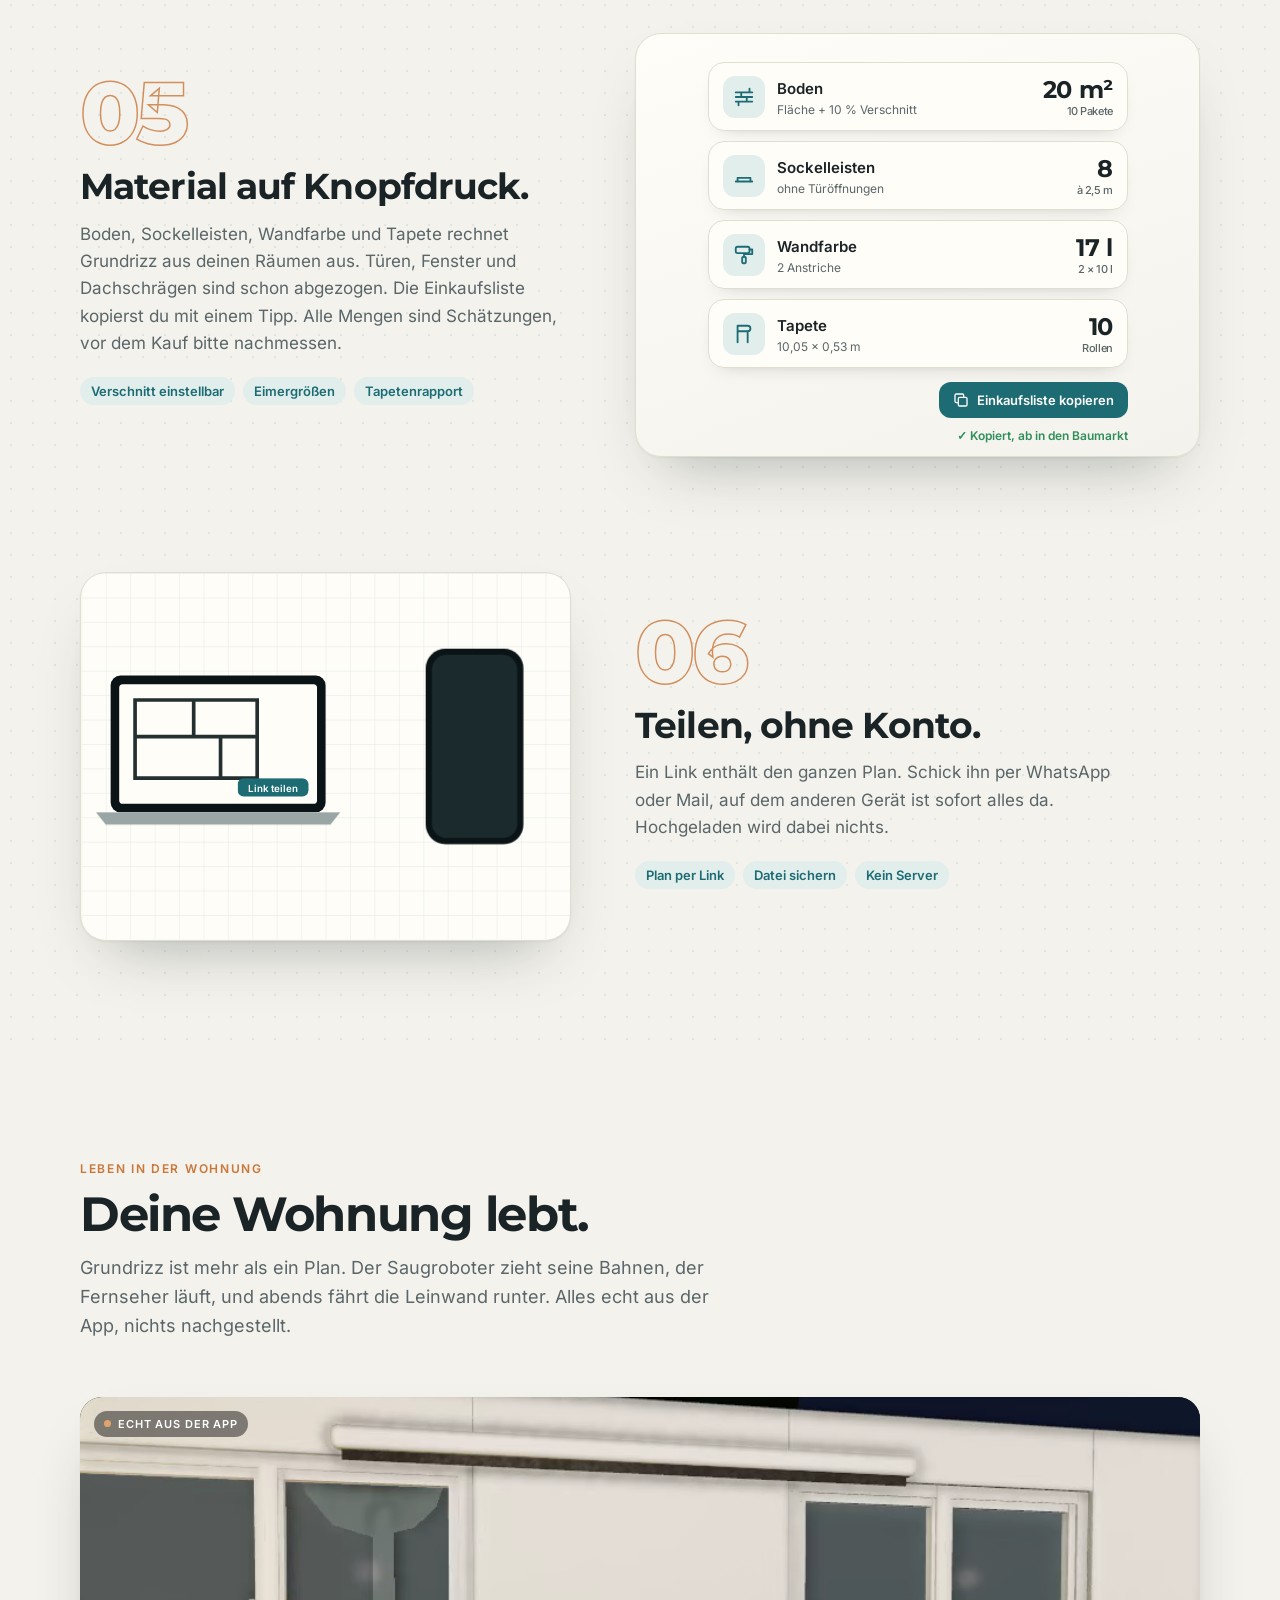
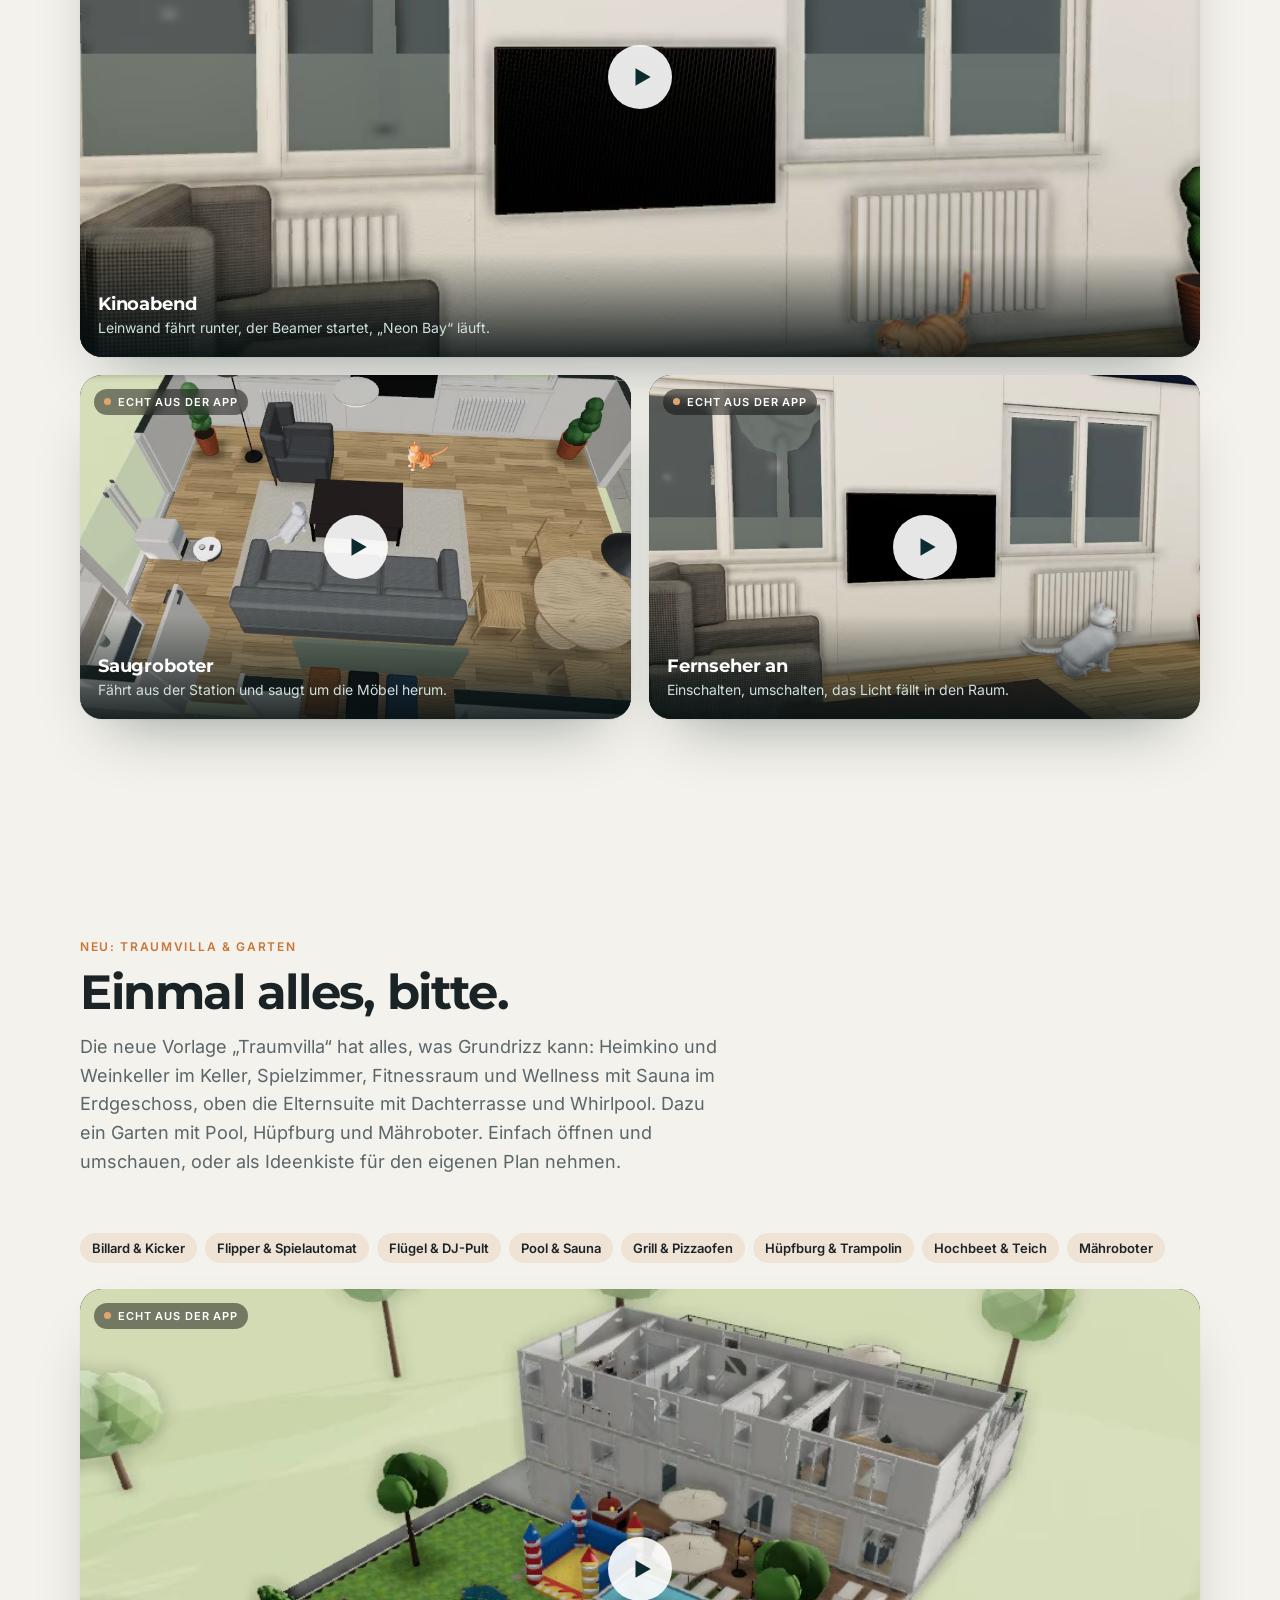
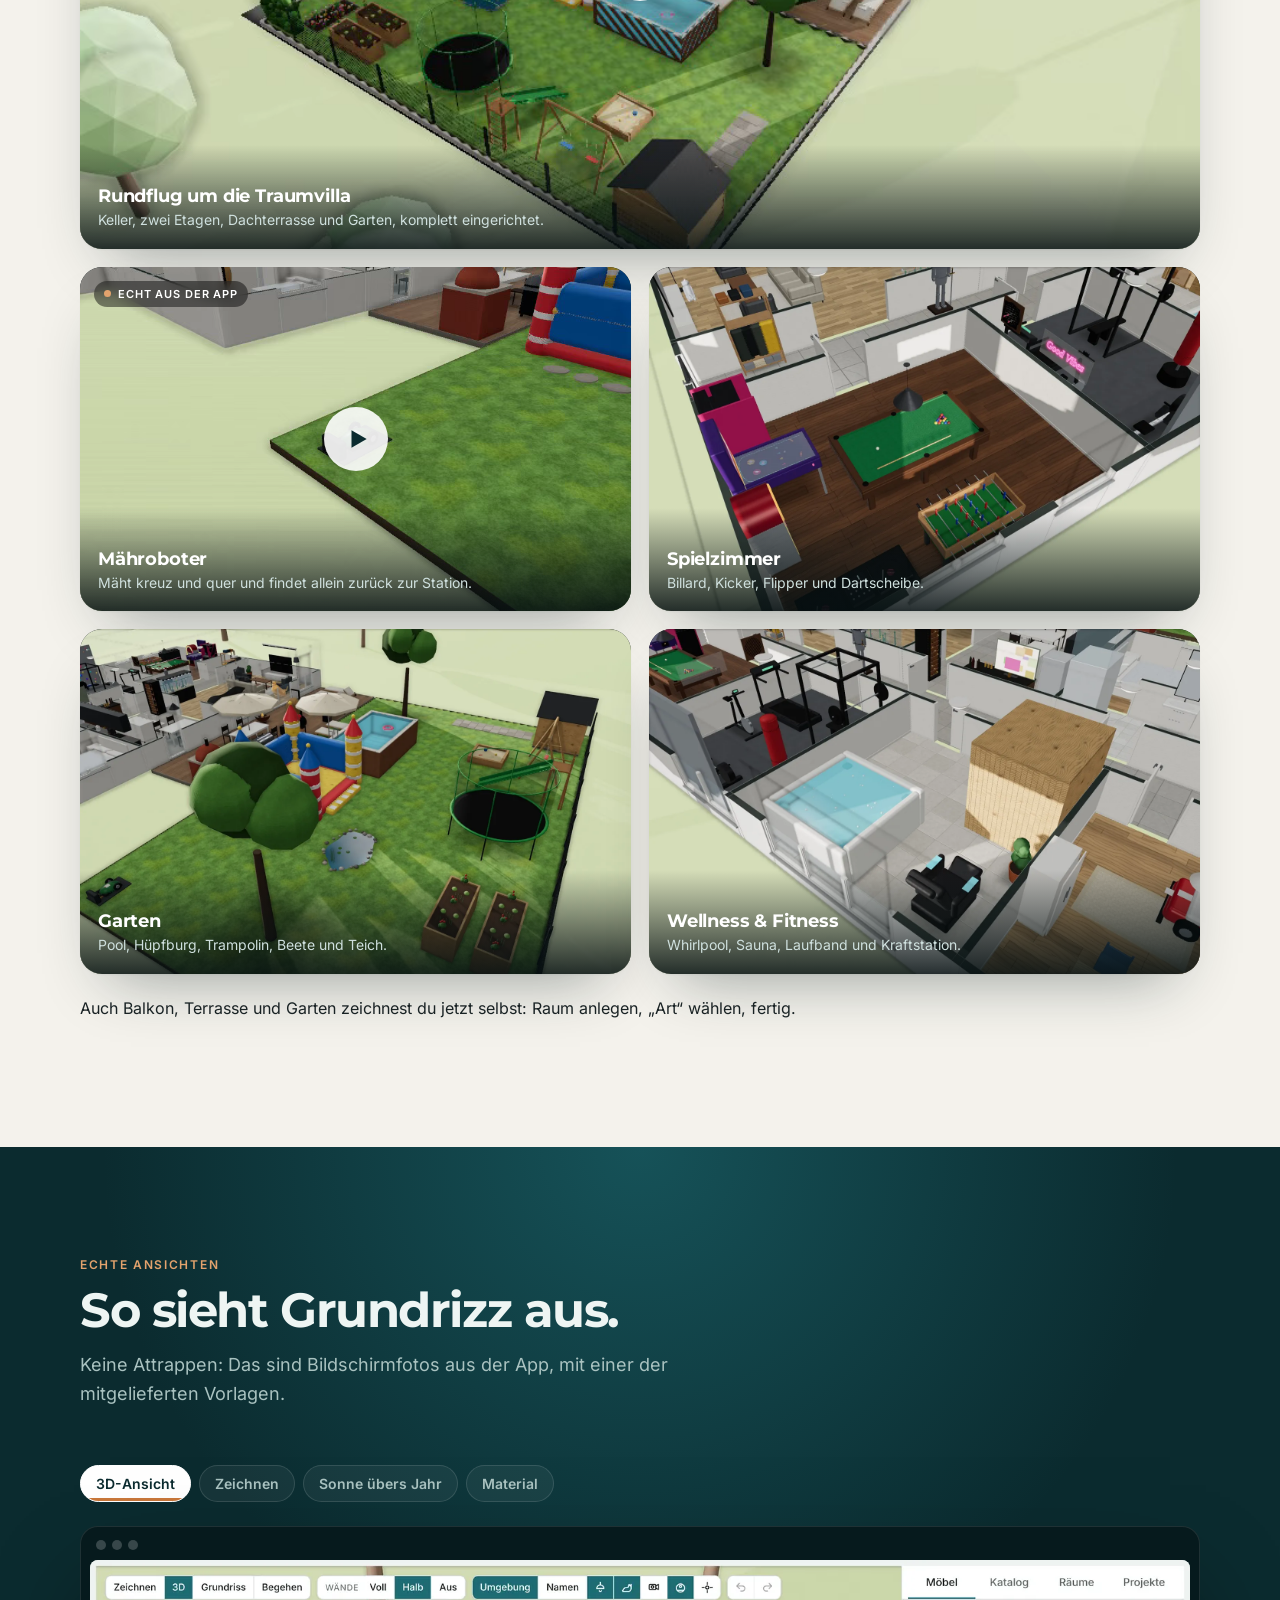
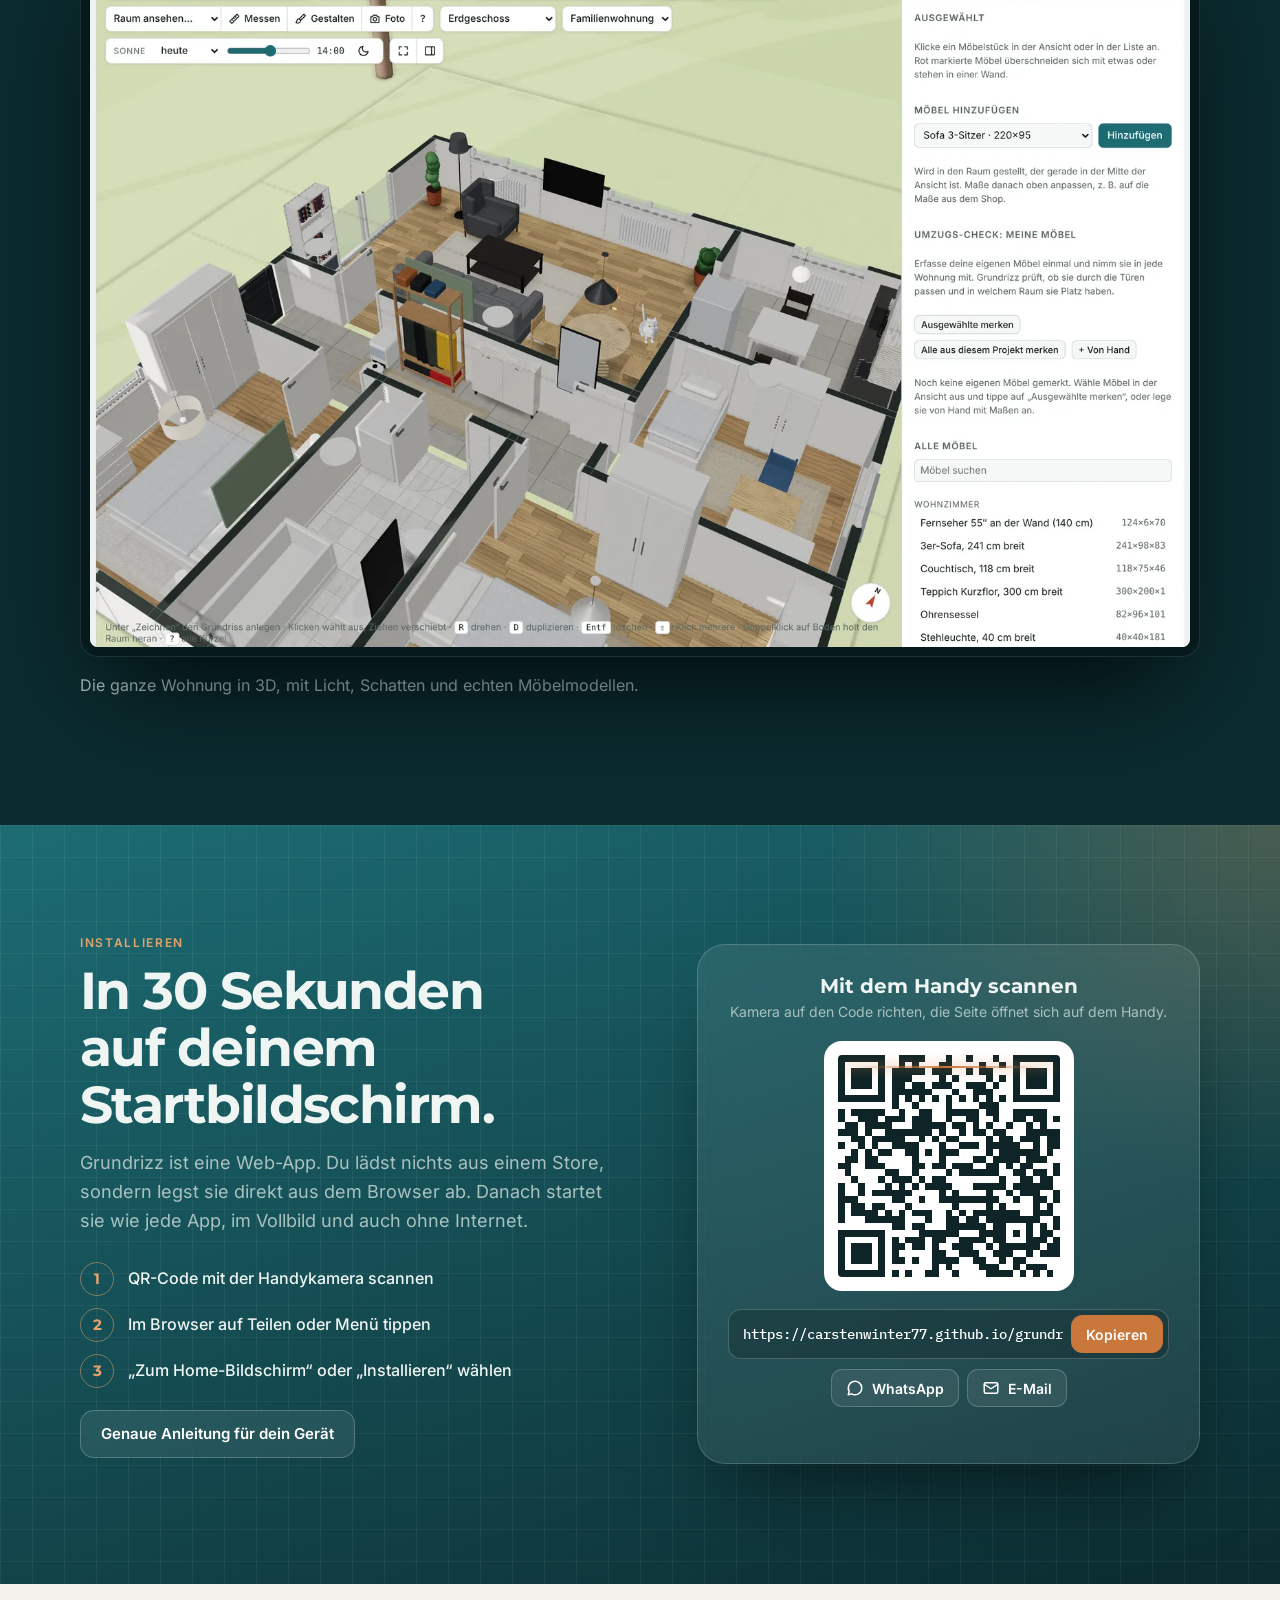
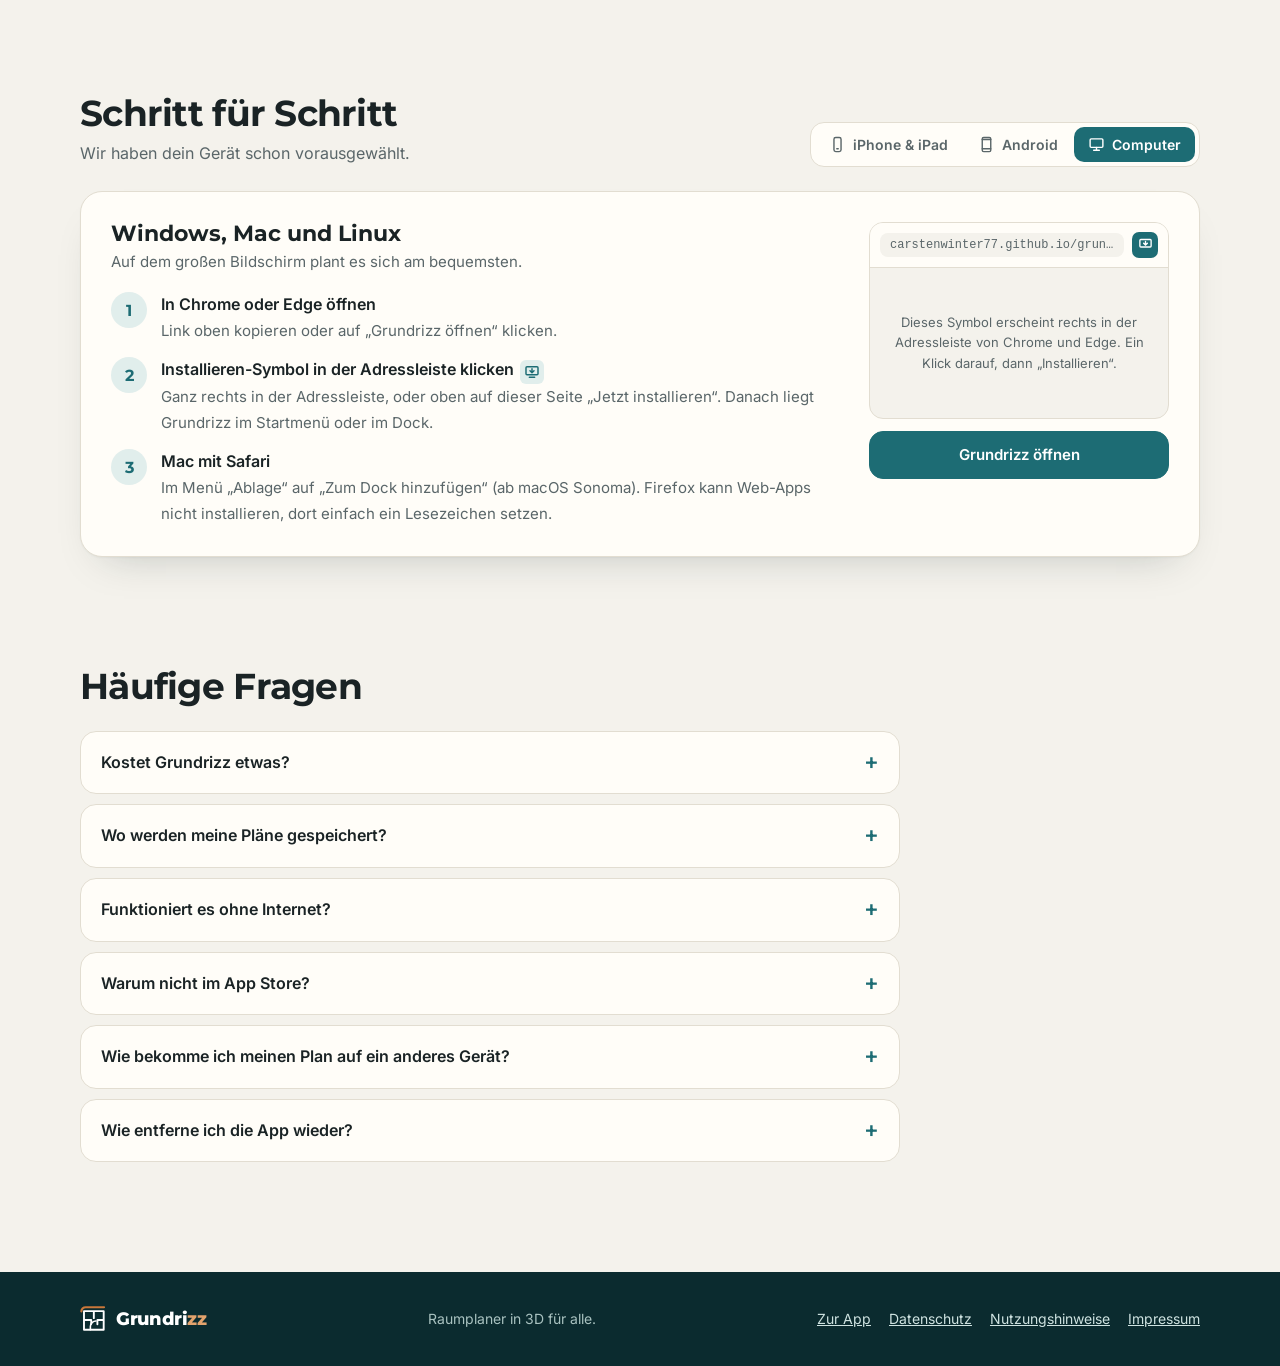
==== commit 212ac0a7: "Werbeseite: Rundflug um die mehrstöckige Traumvilla, Text angepasst Co-Authored-By: Claude Opus 5.5 " ====
--- a/installieren/index.html
+++ b/installieren/index.html
@@ -590,10 +590,10 @@
 </div></section>
 
 <section class="life newk" id="villa"><div class="wrap">
-  <div class="sh rv"><div class="kick">Neu: Traumvilla &amp; Garten</div><h2>Einmal alles, bitte.</h2><p>Die neue Vorlage „Traumvilla“ hat alles, was Grundrizz kann: Spielzimmer, Fitnessraum, Wellness mit Whirlpool und Sauna, eine große Terrasse und einen Garten mit Pool, Hüpfburg und Mähroboter. Einfach öffnen und umschauen, oder als Ideenkiste für den eigenen Plan nehmen.</p></div>
+  <div class="sh rv"><div class="kick">Neu: Traumvilla &amp; Garten</div><h2>Einmal alles, bitte.</h2><p>Die neue Vorlage „Traumvilla“ hat alles, was Grundrizz kann: Heimkino und Weinkeller im Keller, Spielzimmer, Fitnessraum und Wellness mit Sauna im Erdgeschoss, oben die Elternsuite mit Dachterrasse und Whirlpool. Dazu ein Garten mit Pool, Hüpfburg und Mähroboter. Einfach öffnen und umschauen, oder als Ideenkiste für den eigenen Plan nehmen.</p></div>
   <div class="pills rv"><span>Billard &amp; Kicker</span><span>Flipper &amp; Spielautomat</span><span>Flügel &amp; DJ-Pult</span><span>Pool &amp; Sauna</span><span>Grill &amp; Pizzaofen</span><span>Hüpfburg &amp; Trampolin</span><span>Hochbeet &amp; Teich</span><span>Mähroboter</span></div>
   <div class="lgrid">
-    <figure class="vc big2 rv"><video muted loop playsinline preload="metadata" poster="vid/villa.jpg" aria-label="Kamerafahrt rund um die eingerichtete Traumvilla mit Garten"><source src="vid/villa.webm" type="video/webm"><source src="vid/villa.mp4" type="video/mp4"></video><span class="live"><i></i>Echt aus der App</span><button class="pl" type="button" aria-label="Abspielen"><svg viewBox="0 0 24 24" fill="currentColor"><path d="M6 4l14 8-14 8z"/></svg></button><figcaption><b>Rundflug um die Traumvilla</b><span>Neun Räume, Terrasse und Garten, komplett eingerichtet.</span></figcaption></figure>
+    <figure class="vc big2 rv"><video muted loop playsinline preload="metadata" poster="vid/villa.jpg" aria-label="Kamerafahrt rund um die eingerichtete Traumvilla mit Garten"><source src="vid/villa.webm" type="video/webm"><source src="vid/villa.mp4" type="video/mp4"></video><span class="live"><i></i>Echt aus der App</span><button class="pl" type="button" aria-label="Abspielen"><svg viewBox="0 0 24 24" fill="currentColor"><path d="M6 4l14 8-14 8z"/></svg></button><figcaption><b>Rundflug um die Traumvilla</b><span>Keller, zwei Etagen, Dachterrasse und Garten, komplett eingerichtet.</span></figcaption></figure>
     <figure class="vc  rv"><video muted loop playsinline preload="metadata" poster="vid/mow.jpg" aria-label="Mähroboter fährt aus der Station über den Rasen"><source src="vid/mow.webm" type="video/webm"><source src="vid/mow.mp4" type="video/mp4"></video><span class="live"><i></i>Echt aus der App</span><button class="pl" type="button" aria-label="Abspielen"><svg viewBox="0 0 24 24" fill="currentColor"><path d="M6 4l14 8-14 8z"/></svg></button><figcaption><b>Mähroboter</b><span>Mäht kreuz und quer und findet allein zurück zur Station.</span></figcaption></figure>
     <figure class="vc rv"><img src="img/villa-spiel.webp" alt="Spielzimmer mit Billardtisch, Kicker, Flipper und Spielautomat" loading="lazy" width="1440" height="900"><figcaption><b>Spielzimmer</b><span>Billard, Kicker, Flipper und Dartscheibe.</span></figcaption></figure>
     <figure class="vc rv"><img src="img/villa-garten.webp" alt="Garten mit Hüpfburg, Pool, Trampolin, Schaukel und Hochbeeten" loading="lazy" width="1440" height="900"><figcaption><b>Garten</b><span>Pool, Hüpfburg, Trampolin, Beete und Teich.</span></figcaption></figure>
